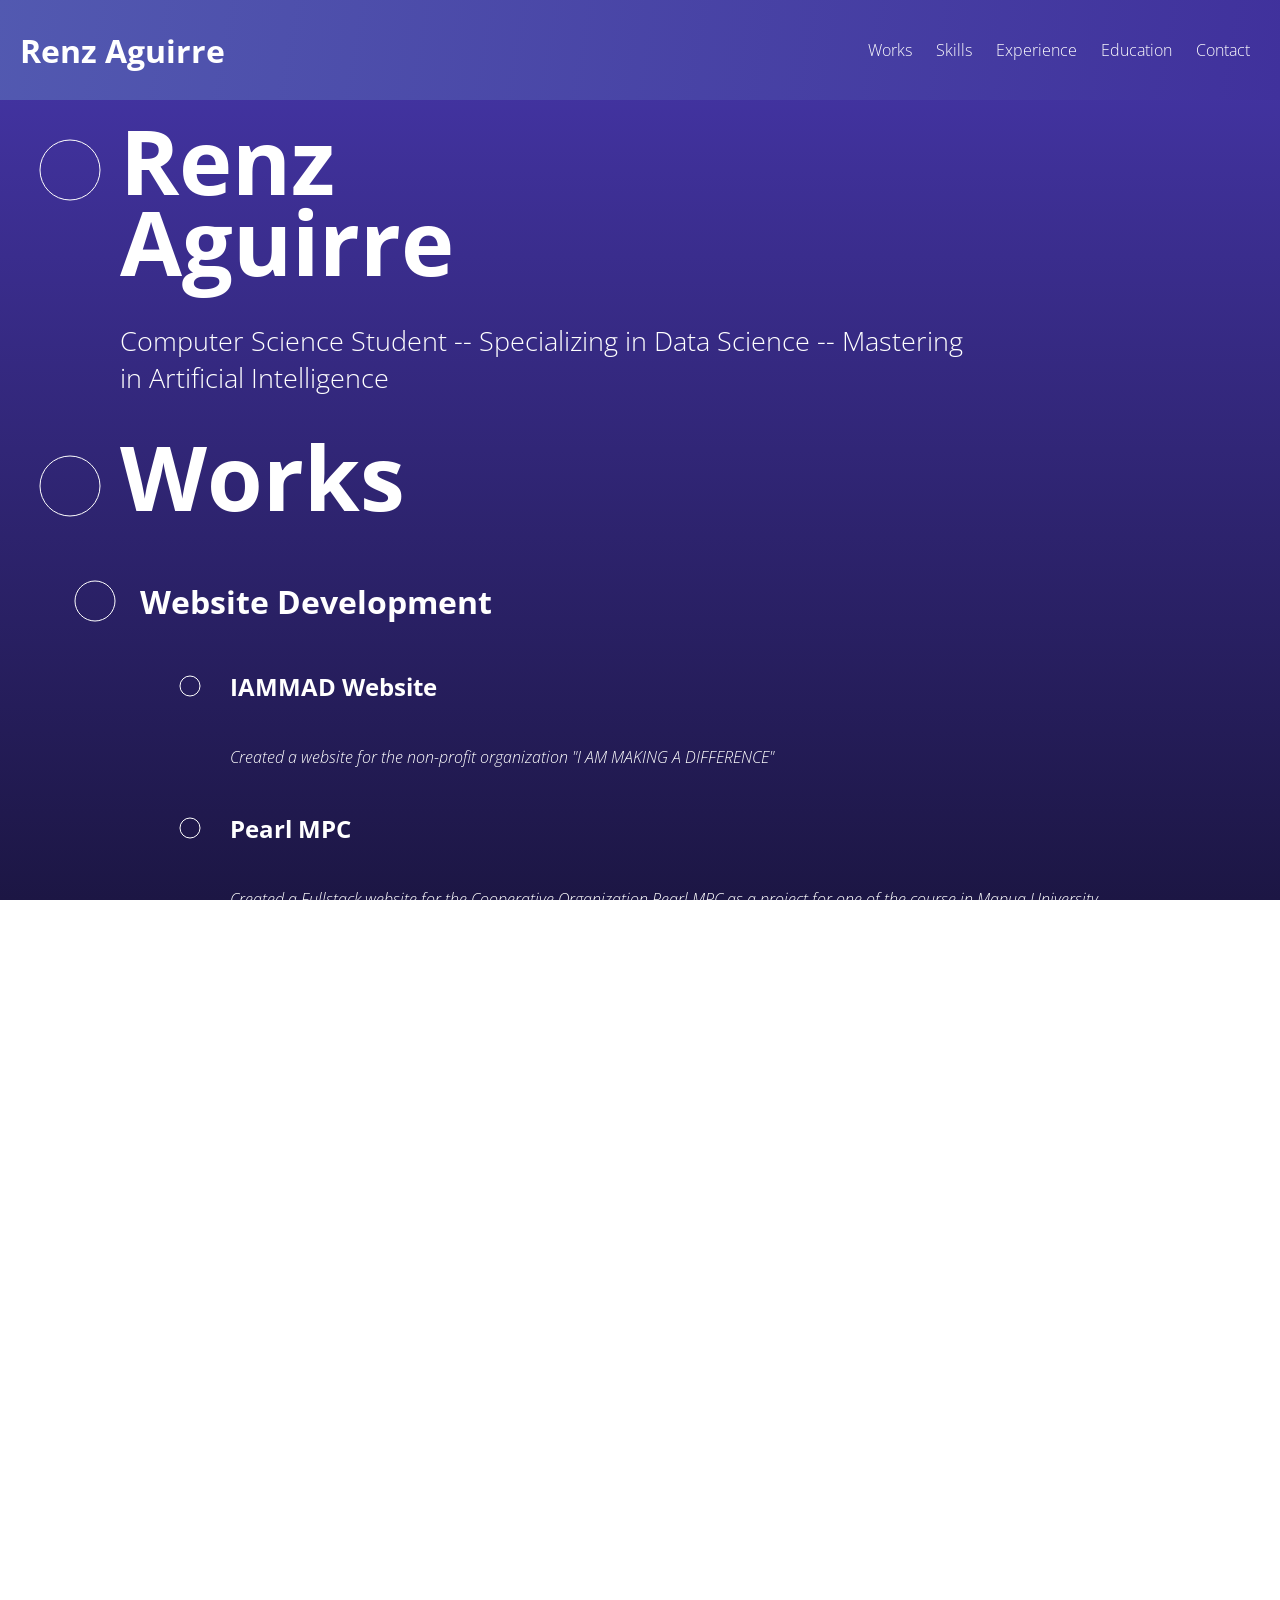
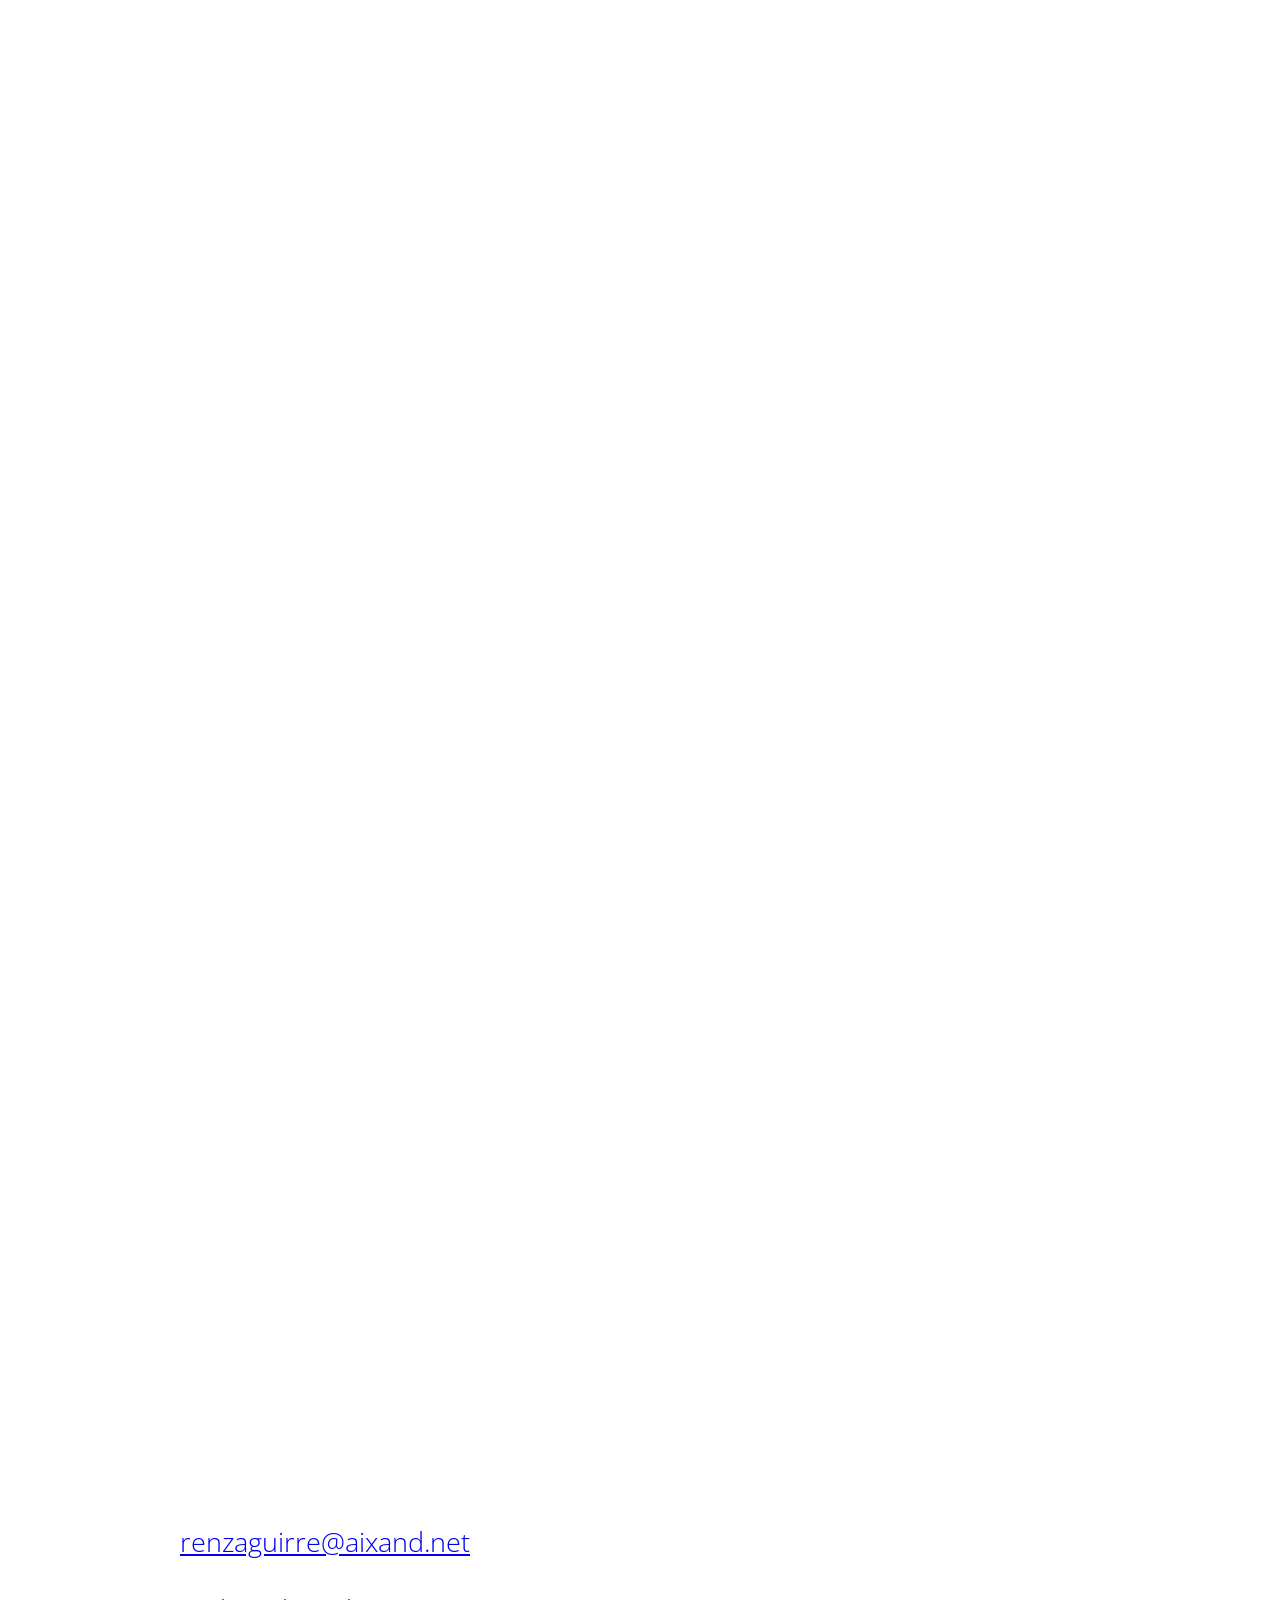
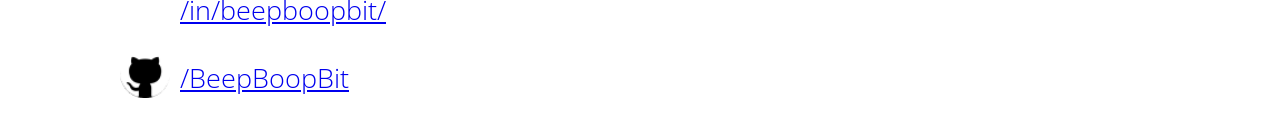
==== index.html @ 914a6bed "Added all contents (only responsive css no design)" ====
<!DOCTYPE html>
<html lang="en">

<head>
    <meta charset="UTF-8">
    <meta name="viewport" content="width=device-width, initial-scale=1.0">
    <title>BeepBoopBit | Github Portfolio</title>
    <link rel="stylesheet" href="main.css">
    <link rel="preconnect" href="https://fonts.googleapis.com">
    <link rel="preconnect" href="https://fonts.gstatic.com" crossorigin>
    <link href="https://fonts.googleapis.com/css2?family=Open+Sans:ital,wght@0,300..800;1,300..800&display=swap"
        rel="stylesheet">

    <script>

        function init_svg(el_name, h, w, cx, cy, r, fill = "none", stroke = "white", stroke_width = 1) {

            // Get all the SVGs with the same class name
            var svgs = document.getElementsByClassName(el_name);
            for (let i = 0; i < svgs.length; i++) {

                // Set the attributes of the SVG
                svgs[i].setAttribute("height", h);
                svgs[i].setAttribute("width", w);
                svgs[i].setAttribute("xmlns", "http://www.w3.org/2000/svg");

                // Create a circle element
                let create_circle = document.createElementNS("http://www.w3.org/2000/svg", "circle");
                create_circle.setAttribute("cx", cx);
                create_circle.setAttribute("cy", cy);
                create_circle.setAttribute("r", r);
                create_circle.setAttribute("fill", fill);
                create_circle.setAttribute("stroke", stroke);
                create_circle.setAttribute("stroke-width", stroke_width);

                // Append the circle element to the SVG
                svgs[i].appendChild(create_circle);
            }

        }

        window.onload = function () {
            init_svg("big-svg", 100, 100, 50, 50, 30);
            init_svg("small-svg", 50, 50, 25, 25, 20);
            init_svg("tiny-svg", 40, 40, 20, 20, 10);
        }

    </script>
</head>

<body>
    <!-- NAVIGATION -->
    <nav id="top-nav">
        <span id="top-nav__title">
            Renz Aguirre
        </span>

        <ul id="top-nav__links">
            <li>
                <a href="#my-works-link">Works</a>
                <a href="#my-skills-link"> Skills</a>
                <a href="#my-experiences-link"> Experience</a>
                <a href="#my-education-link"> Education </a>
                <a href="#my-contact-link"> Contact</a>
            </li>
        </ul>
    </nav>

    <!-- Content -->
    <section class="main-container">
        <article class="main-title title">
            <svg class="big-svg svg"></svg>
            <span>
                Renz <br> Aguirre
            </span>
        </article>
        <article class="main-subtitle subtitle">
            <span>
                Computer Science Student -- Specializing in Data Science -- Mastering in Artificial Intelligence
            </span>
        </article>
    </section>

    <section class="main-container" id="my-works-link">
        <article class="main-title title">
            <svg class="big-svg svg"></svg>
            <span>Works</span>
        </article>


        <section class="sub-container">
            <article class="sub-title">
                <svg class="small-svg svg"></svg>
                <span>Website Development</span>
            </article>

            <section class="data-container">
                <article class="data-title">
                    <svg class="tiny-svg svg"></svg>
                    <span>
                        IAMMAD Website
                    </span>
                </article>
                <article class="data-subtitle">
                    <span>
                        Created a website for the non-profit organization
                        "I AM MAKING A DIFFERENCE"
                    </span>
                </article>
            </section>

            <section class="data-container">
                <article class="data-title">
                    <svg class="tiny-svg svg"></svg>
                    <span>
                        Pearl MPC
                    </span>
                </article>
                <article class="data-subtitle">
                    <span>
                        Created a Fullstack website for the Cooperative Organization Pearl MPC as a project for one of
                        the course in Mapua University.
                    </span>
                </article>
            </section>

            <section class="data-container">
                <article class="data-title">
                    <svg class="tiny-svg svg"></svg>
                    <span>
                        Sweet Solution Website
                    </span>
                </article>
                <article class="data-subtitle">
                    <span>
                        Created a Fullstack website for the Cooperative Organization Pearl MPC as a project for one of
                        the course in Mapua University.
                    </span>
                </article>
            </section>

            <section class="data-container">
                <article class="data-title">
                    <svg class="tiny-svg svg"></svg>
                    <span>
                        Other Website Commissions
                    </span>
                </article>
                <article class="data-subtitle">
                    <span>
                        Created some frontend-only and fullstack commissions websites
                    </span>
                </article>
            </section>
        </section>

        <section class="sub-container">
            <article class="sub-title">
                <svg class="small-svg svg"></svg>
                <span>Software Development</span>
            </article>

            <section class="data-container">
                <article class="data-title">
                    <svg class="tiny-svg svg"></svg>
                    <span>
                        Laboratory Environment
                    </span>
                </article>
                <article class="data-subtitle">
                    <span>
                        A Digital Twin project that lets a user simulate a laboratory environment for observing
                        reactions.
                    </span>
                </article>
            </section>

            <section class="data-container">
                <article class="data-title">
                    <svg class="tiny-svg svg"></svg>
                    <span>
                        Condo Management System
                    </span>
                </article>
                <article class="data-subtitle">
                    <span>
                        A CRUD Project to create a condo management system using Java.
                    </span>
                </article>
            </section>

            <section class="data-container">
                <article class="data-title">
                    <svg class="tiny-svg svg"></svg>
                    <span>
                        Ticket System
                    </span>
                </article>
                <article class="data-subtitle">
                    <span>
                        A CRUD Project for ticketing system
                    </span>
                </article>
            </section>

            <section class="data-container">
                <article class="data-title">
                    <svg class="tiny-svg svg"></svg>
                    <span>
                        Memory Viewer
                    </span>
                </article>
                <article class="data-subtitle">
                    <span>
                        A Memory Viewer Simulator with different scheduling algorithms.
                    </span>
                </article>
            </section>
        </section>


        <section class="sub-container">
            <article class="sub-title">
                <svg class="small-svg svg"></svg>
                <span>Game Development</span>
            </article>

            <section class="data-container">
                <article class="data-title">
                    <svg class="tiny-svg svg"></svg>
                    <span>
                        The Night Of Juan
                    </span>
                </article>
                <article class="data-subtitle">
                    <span>
                        Created a 2D RPG Game for a bootcamp.
                    </span>
                </article>
            </section>

            <section class="data-container">
                <article class="data-title">
                    <svg class="tiny-svg svg"></svg>
                    <span>
                        Whack-A-Melon
                    </span>
                </article>
                <article class="data-subtitle">
                    <span>
                        A simple Whack-A-Mole game with a twist.
                    </span>
                </article>
            </section>

            <section class="data-container">
                <article class="data-title">
                    <svg class="tiny-svg svg"></svg>
                    <span>
                        Console Snake Game
                    </span>
                </article>
                <article class="data-subtitle">
                    <span>
                        Testing Snake Game but in the console.
                    </span>
                </article>
            </section>
        </section>

        <section class="sub-container">
            <article class="sub-title">
                <svg class="small-svg svg"></svg>
                <span>Others</span>
            </article>

            <section class="data-container">
                <article class="data-title">
                    <svg class="tiny-svg svg"></svg>
                    <span>
                        HLint
                    </span>
                </article>
                <article class="data-subtitle">
                    <span>
                        A Basic Interpreter that can do mathematical and conditional operations
                    </span>
                </article>
            </section>

            <section class="data-container">
                <article class="data-title">
                    <svg class="tiny-svg svg"></svg>
                    <span>
                        Assembly Calculator
                    </span>
                </article>
                <article class="data-subtitle">
                    <span>
                        An 8-bit Calculator with some UI made in Assembly Language.
                    </span>
                </article>
            </section>
        </section>
    </section>


    <section class="main-container" id="my-skills-link">
        <article class="main-title title">
            <svg class="big-svg svg"></svg>
            <span>Skills</span>
        </article>
        <section class="sub-container">
            <article class="sub-title">
                <svg class="small-svg svg"></svg>
                <span>Languages</span>
            </article>

            <section class="data-container">
                <table class="data-table">
                    <tr>
                        <th> Beginner </th>
                        <th> Intermediate </th>
                        <th> Advanced </th>
                    </tr>
                    <tr>
                        <td>C</td>
                        <td>C++</td>
                        <td>HTML</td>
                    </tr>
                    <tr>
                        <td>RUST</td>
                        <td>Python</td>
                        <td>CSS</td>
                    </tr>
                    <tr>
                        <td></td>
                        <td>Typescript</td>
                        <td></td>
                    </tr>
                    <tr>
                        <td></td>
                        <td>Javascript</td>
                        <td></td>
                    </tr>

                </table>
            </section>
        </section>
        <section class="sub-container">
            <article class="sub-title">
                <svg class="small-svg svg"></svg>
                <span>Tools and Frameworks</span>
            </article>

            <section class="data-container">
                <table class="data-table">
                    <tr>
                        <th> Beginner </th>
                        <th> Intermediate </th>
                        <th> Advanced </th>
                    </tr>
                    <tr>
                        <td>React</td>
                        <td>Angular</td>
                        <td>Neovim</td>
                    </tr>
                    <tr>
                        <td>Unity</td>
                        <td>Linux CLI</td>
                        <td>VS Code</td>
                    </tr>
                    <tr>
                        <td>Tensortflow</td>
                        <td>Git</td>
                        <td></td>
                    </tr>
                    <tr>
                        <td>Keras</td>
                        <td>MySQL</td>
                        <td></td>
                    </tr>
                    <tr>
                        <td>Pytorch</td>
                        <td>PostgreSQL</td>
                        <td></td>
                    </tr>
                    <tr>
                        <td>Docker</td>
                        <td>MongoDB</td>
                        <td></td>
                    </tr>

                </table>
            </section>
        </section>
        <section class="sub-container">
            <article class="sub-title">
                <svg class="small-svg svg"></svg>
                <span>Soft Skills</span>
            </article>

            <section class="data-container">
                <table class="data-table">
                    <tr>
                        <th> Beginner </th>
                        <th> Intermediate </th>
                        <th> Advanced </th>
                    </tr>
                    <tr>
                        <td>Emotional</br>Intelligence</td>
                        <td>Presentation</td>
                        <td>Reliability</td>
                    </tr>
                    <tr>
                        <td></td>
                        <td>Communication</td>
                        <td>Research</td>
                    </tr>
                    <tr>
                        <td></td>
                        <td>Management</td>
                        <td></td>
                    </tr>
                    <tr>
                        <td></td>
                        <td>Leadership</td>
                        <td></td>
                    </tr>
                    <tr>
                        <td></td>
                        <td>Analysis</td>
                        <td></td>
                    </tr>
                    <tr>
                        <td></td>
                        <td>Confidence</td>
                        <td></td>
                    </tr>

                </table>
            </section>
        </section>
        <section class="sub-container">
            <article class="sub-title">
                <svg class="small-svg svg"></svg>
                <span>Others</span>
            </article>

            <section class="data-container">
                <table class="data-table">
                    <tr>
                        <th> Beginner </th>
                        <th> Intermediate </th>
                        <th> Advanced </th>
                    </tr>
                    <tr>
                        <td>REST</td>
                        <td>Data Structure</td>
                        <td></td>
                    </tr>
                    <tr>
                        <td>System Design</td>
                        <td>AI Architecture</td>
                        <td></td>
                    </tr>
                    <tr>
                        <td>Algorithms</td>
                        <td></td>
                        <td></td>
                    </tr>
                    <tr>
                        <td>SDLC</td>
                        <td></td>
                        <td></td>
                    </tr>
                </table>
            </section>
        </section>
    </section>

    <section class="main-container" id="my-experiences-link">
        <article class="main-title title">
            <svg class="big-svg svg"></svg>
            <span>Experiences</span>
        </article>
        <section class="sub-container">
            <article class="sub-title">
                <svg class="small-svg svg"></svg>
                <span>Freelancing</span>
            </article>
            <article class="sub-subtitle">
                <span>
                    Created software and applications using different tools and languages such as HTML, CSS, Javascript,
                    Python, and Java; accepted some data analysis commissions; and has experience creating technical and
                    product requirement document for software
                </span>
            </article>
        </section>
        <section class="sub-container">
            <article class="sub-title">
                <svg class="small-svg svg"></svg>
                <span>Information System Next-Gen</span>
            </article>
            <article class="sub-subtitle">
                <span>
                    Leads the Information System Next-Gen student organization. Applied leadership, management,
                    communication, documentation, etc. for different
                </span>
            </article>

            <section class="data-container">
                <article class="data-title">
                    <svg class="tiny-svg svg"></svg>
                    <span>
                        Chairperson of the Board
                    </span>
                </article>
                <article class="data-subtitle">
                    <span>
                        Leads the Board Members to develop strategies and future plans for the organization.<br/>
                        • Advices executives for their plans and goals<br/>
                        • Sets goals and makes decisions for the organization<br/>
                        • Support the organization through finding possible opportunities
                    </span>
                </article>
                <article class="data-title">
                    <svg class="tiny-svg svg"></svg>
                    <span>
                        President
                    </span>
                </article>
                <article class="data-subtitle">
                    <span>
                        Makes decisions, plans events, and engages the community of the organization. As a previous
                        creatives committee of this organization, I was able to experience problems that made
                        managing the organization hard but with a direction. This then enabled me to:<br/>
                        • Make the organization as the top 1 organization in Mapua University<br/>
                        • Enabled the communication between the organization and different companies such as PwC<br/>
                        Manila and Capgemini
                        • Rebuilt the Information System Next Generation Organization from three to 70+ Members<br/>
                        • Connect with Local Organizations for events and partnerships.
                    </span>
                </article>
                <article class="data-title">
                    <svg class="tiny-svg svg"></svg>
                    <span>
                        Creatives Committee
                    </span>
                </article>
                <article class="data-subtitle">
                    <span>
                        Part of improving my communication and creative skills. I joined the Information System
                        Next-Gen Organization and became a creative committee. While there's not a lot of
                        substantial achievement that we've done, I was able to learn Communication and Leadership
                        skills by carefully laying out my plans and ideas to the creative head and helping with the
                        management.
                    </span>
                </article>
            </section>
            <section class="sub-container">
                <article class="sub-title">
                    <svg class="small-svg svg"></svg>
                    <span>College Tutor</span>
                </article>
                <article class="sub-subtitle">
                    <span>
                        Teach college students full-stack development focusing on HTML, CSS, JavaScript, PHP,
                        MongoDB,
                        MySQL, Angular, and React. Also taught some information management concepts particularly
                        focusing on
                        databases.
                    </span>
                </article>
            </section>
            <section class="sub-container">
                <article class="sub-title">
                    <svg class="small-svg svg"></svg>
                    <span>Logistics Committee</span>
                </article>
                <article class="sub-subtitle">
                    <span>
                        Being a part of the Student Council in the School of Information Technology provided me with
                        soft skills that I practice even to this day. As part of the logistics committee, I was
                        tasked to facilitate events in different ways such as engaging the people, managing
                        requirements, and ensuring that everything was in place. I also was introduced to the
                        leadership summit as part of my performance.<br/><br/>

                        Key Skills Applied:<br/>
                        • Communication<br/>
                        • Management<br/>
                        • Leadership
                    </span>
                </article>
            </section>
        </section>

        <section class="main-container" id="my-education-link">
            <article class="main-title title">
                <svg class="big-svg svg"></svg>
                <span>
                    Education
                </span>
            </article>

            <section class="sub-container">
                <article class="sub-title">
                    <svg class="small-svg svg"></svg>
                    <span>Mapua University</span>
                </article>

                <section class="data-container">
                    <article class="data-title">
                        <svg class="tiny-svg svg"></svg>
                        <span>
                            Bachelor of Science in Computer Science -- Specializing in Data Science <br />
                            (2021 - 2025)
                        </span>
                    </article>
                    <article class="data-title">
                        <svg class="tiny-svg svg"></svg>
                        <span>
                            Master of Science in Artificial Intelligence <br />
                            (2021 - 2025)
                        </span>
                    </article>
                </section>
            </section>
        </section>

        <section class="main-container" id="my-contact-link">
            <article class="main-title title">
                <svg class="big-svg svg"></svg>
                <span>
                    Contacts
                </span>
            </article>
            <article class="main-subtitle subtitle">
                <ul id="main__contacts">
                    <li>
                        <a href="mailto:renzaguirre@aixand.com"><img src="assets/email.png" alt=""></a>
                        <a href="mailto:renzaguirre@aixand.com">renzaguirre@aixand.net</a>
                    </li>
                    <li>
                        <a href="https://www.linkedin.com/in/beepboopbit/"><img src="assets/linkedin.png" alt=""></a>
                        <a href="https://www.linkedin.com/in/beepboopbit/"> /in/beepboopbit/ </a>
                    </li>
                    <li>
                        <a href="https://github.com/BeepBoopBit"><img src="assets/github-white.png" alt=""></a>
                        <a href="https://github.com/BeepBoopBit"> /BeepBoopBit </a>
                    </li>
                </ul>
            </article>
        </section>

</body>

</html>
---- main.css ----
*, *::before, *::after {
    box-sizing: border-box;
    margin: 0;
    padding: 0;
    font-family: "Open Sans", sans-serif;
}

html{
    height: 100%;
}

body{
    height: 100%;
    background: rgb(70,54,170);
    background: linear-gradient(180deg, rgba(70,54,170,1) 0%, rgba(28,22,68,1) 100%);
    background-repeat: no-repeat;
    background-attachment: fixed;
}




/* Top Navigation */

#top-nav{
    background: rgb(64,49,156);
    background: linear-gradient(-80deg, rgba(64,49,156,1) 0%, rgba(100,129,197,1) 200%);
    display:flex;
    height: 100px;
    width: 100%;
    justify-content: space-between;
    align-items: center;
}

#top-nav__title{
    color: white;
    margin: 0px 20px;
    font-size: 2em;
    font-weight: bold;
}

#top-nav__links{
    display: flex;
    justify-content: space-between;
    margin: 0px 20px;
}

#top-nav__links li{
    list-style: none;
}

#top-nav__links li a{
    color: white;
    text-decoration: none;
    margin: 0px 10px;
    font-weight: 300;
}

#top-nav__links li a:hover{
    color: black;
}

@media screen and (max-width: 600px){
    #top-nav{
        justify-content: center;
    }
    #top-nav__links{
        display: none;
    }
    
    #top-nav__title{
        margin: 0px auto;
    }
}


/* General */
.title{
    font-size: 10vh;
}

.subtitle{
    font-size: 3vh;
    font-weight: 300;
}

.normal-text{
    font-size: 1vh;
    font-weight: 300;
}

@media screen and (max-width: 720px){
    .title{
        font-size: 12vw;
    }

    .subtitle{
        font-size: 5vw;
    }

    .normal-text{
        font-size: 1.5vw;
    }
}

/* Container */

.sub-container{
    margin-left: 50px;
}

.data-container{
    margin-left: 100px;
}

@media screen and (max-width: 720px){
    .sub-container{
        margin: 0;
    }
    .data-container{
        margin: 0;
    }
}

/* SVG */

.small-svg{
    margin-right: 20px;
}

.tiny-svg{
    margin-right: 20px;
}


/* Contents */

.main-title{
    display:flex;
    flex-direction: row;
    color: white;
    line-height: 0.9;
    padding: 20px;
    font-weight: bold;
}

.main-subtitle{
    color: white;
    font-weight: 300;
    margin-left: 100px;
    min-width: 884px;
    max-width: 884px;
    padding: 20px;
}

@media screen and (max-width: 905px){
    .main-subtitle{
        min-width: 400px;
    }
}


@media screen and (max-width: 720px){
    .main-title{
        align-items: center;
        justify-content: center;
        margin: 0;
        text-align: center;
        width: 100%;
    }

    .main-subtitle{
        min-width: 0;
        margin: 0;
        text-align: center;
        width: 100%;
    }
    .svg{
        display: none;
    }
}

.sub-title{
    align-items: center;
    color: white;
    display: flex;
    flex-direction: row;
    font-size: 2em;
    font-weight: bold;
    padding: 20px;
}

.sub-subtitle{
    color: white;
    font-weight: 300;
    padding: 20px;
}

@media screen and (max-width: 720px){
    .sub-title{
        align-items: center;
        justify-content: center;
        margin: 0;
        text-align: center;
        width: 100%;
    }

    .sub-subtitle{
        margin: 0;
        text-align: center;
        width: 100%;
    }
}

.data-title{
    align-items: center;
    color: white;
    display: flex;
    flex-direction: row;
    font-size: 1.5em;
    font-weight: bold;
    padding: 20px;
}

.data-subtitle{
    color: white;
    font-weight: 300;
    font-style: italic;
    padding: 20px;
    margin-left: 60px;
}

.data-table{
    color: white;
    font-weight: 300;
    text-align: center;
}

.data-table table{
    border-collapse: collapse;
    width: 100%;
}

.data-table td, .data-table th{
    padding: 5px 20px;
}

@media screen and (max-width: 720px){
    .data-title{
        align-items: center;
        justify-content: center;
        margin: 0;
        text-align: center;
        width: 100%;
    }

    .data-subtitle{
        margin: 0;
        text-align: center;
        width: 100%;
    }
    .data-table{
        display: flex;
        justify-content: center;
        align-items:center;
        margin-left: 0;
    }
}

#main__contacts{
    list-style-type: none;
}

#main__contacts li{
    display: flex;
    flex-direction: row;
    align-items: center;
    margin: 10px 0;
}

#main__contacts li img{
    margin-right: 10px;
    width: 50px;
    height: 50px;
}

@media screen and (max-width: 720px){
    #main__contacts{
        display: flex;
        flex-direction: column;
        justify-content: center;
        align-items: center;
        margin: 0;
    }
    #main__contacts li img{
        width: 30px;
        height: 30px;
    }
}
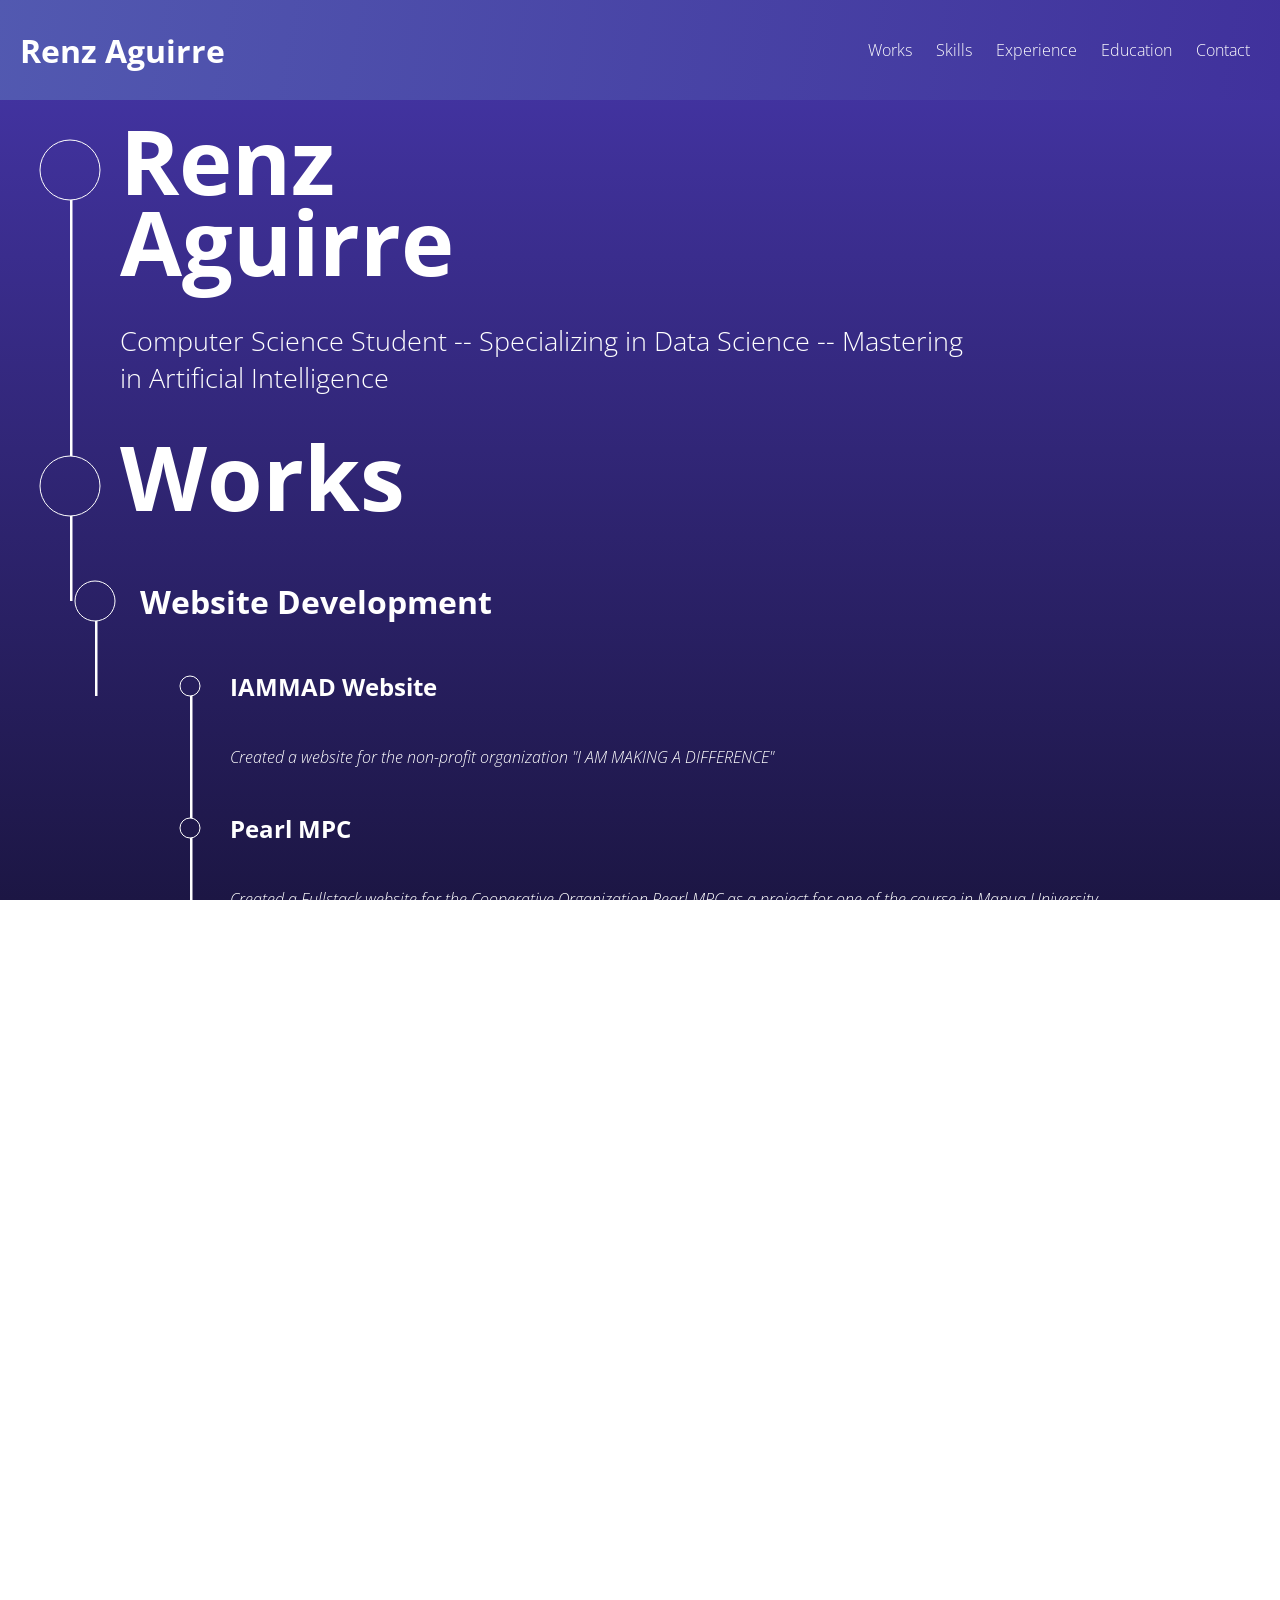
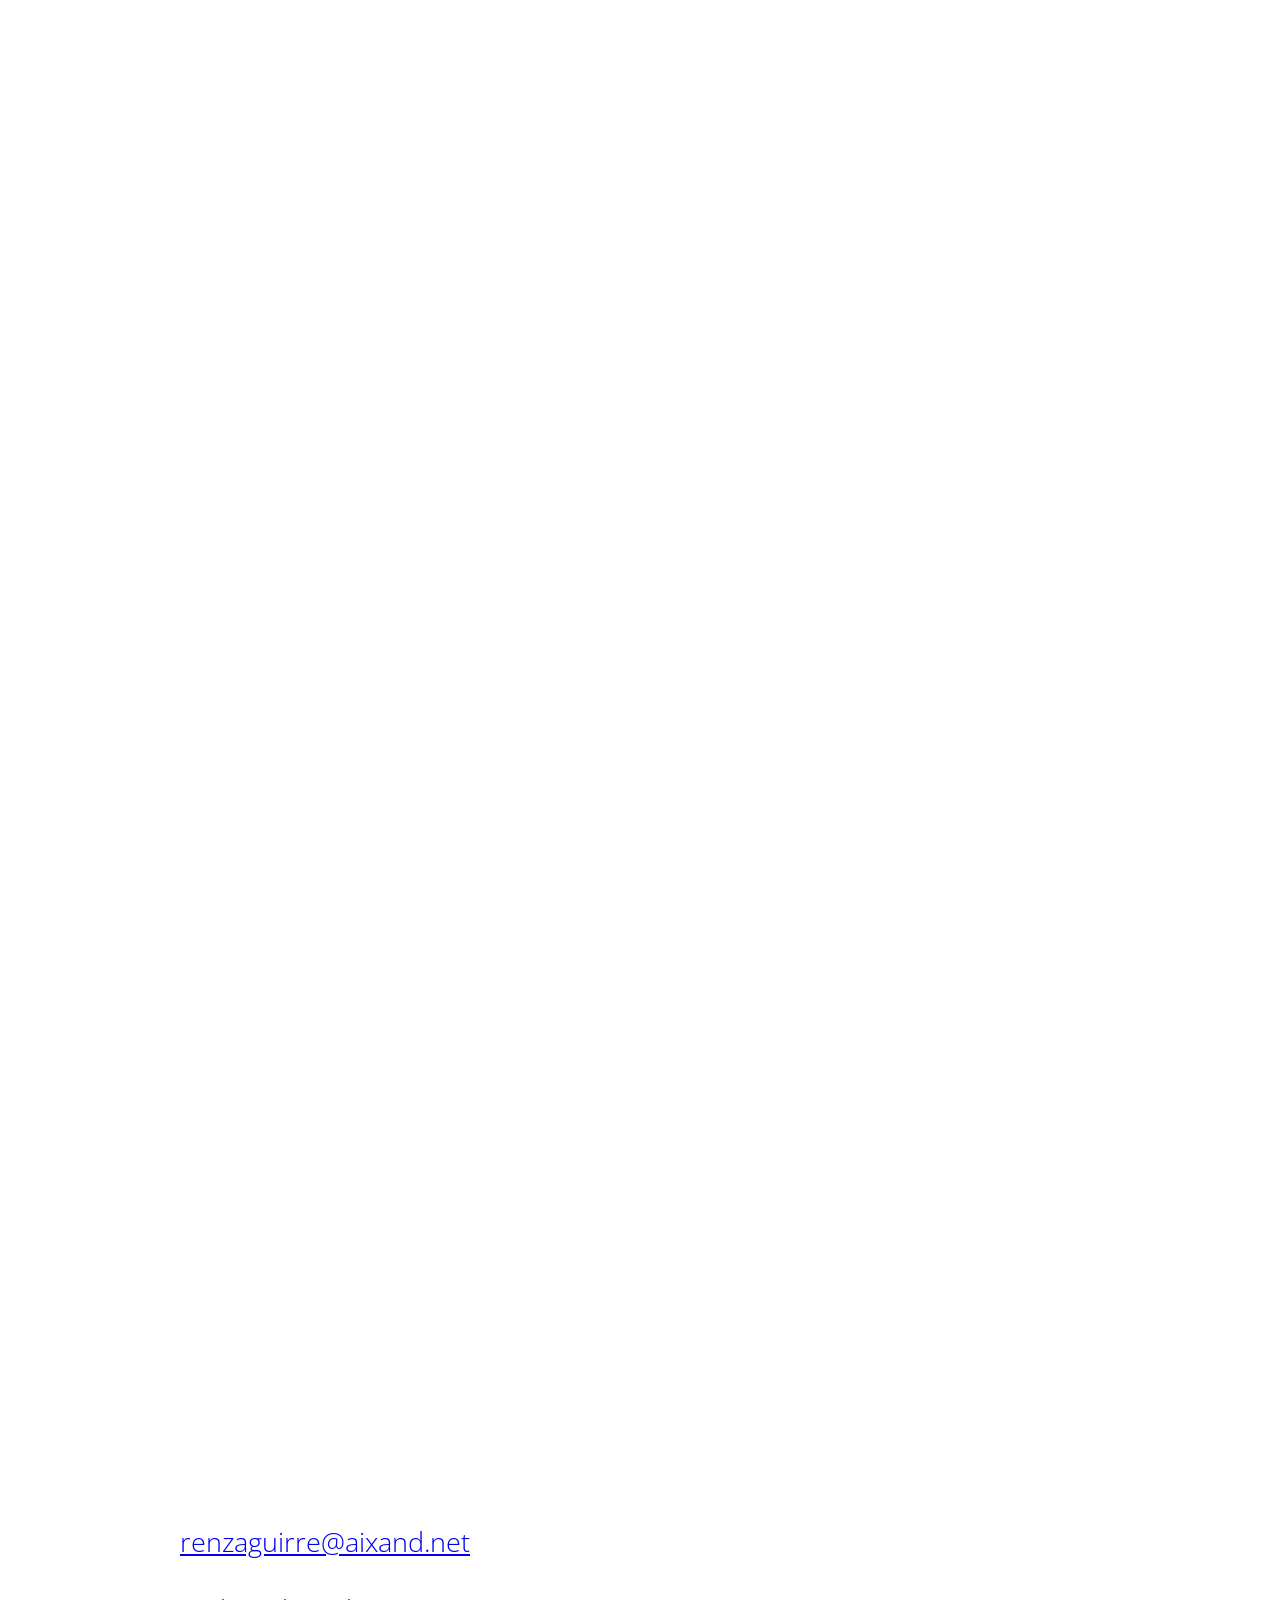
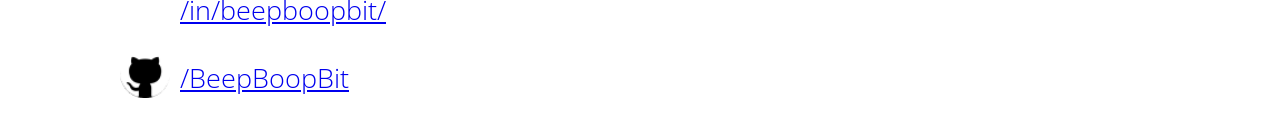
==== commit 625980b4: "Added line JS functionality (non-responsive, no-css)" ====
--- a/index.html
+++ b/index.html
@@ -12,12 +12,31 @@
         rel="stylesheet">
 
     <script>
+        /*
+            TODO: Create an Update Function per each change in viewport
+            TODO: Create a function to smooth the curves of the lines
+        */
+
+
+        // Get the real position of element with respect to the page
+        function getOffset(el) {
+            const rect = el.getBoundingClientRect();
+            return {
+                x: rect.left + window.scrollX,
+                y: rect.top + window.scrollY,
+                left: rect.left + window.scrollX,
+                top: rect.top + window.scrollY,
+                width: rect.width,
+                height: rect.height
+            };
+        }
 
         function init_svg(el_name, h, w, cx, cy, r, fill = "none", stroke = "white", stroke_width = 1) {
 
             // Get all the SVGs with the same class name
             var svgs = document.getElementsByClassName(el_name);
             for (let i = 0; i < svgs.length; i++) {
+
 
                 // Set the attributes of the SVG
                 svgs[i].setAttribute("height", h);
@@ -33,16 +52,108 @@
                 create_circle.setAttribute("stroke", stroke);
                 create_circle.setAttribute("stroke-width", stroke_width);
 
+                var id = el_name + "-id-" + i;
+                create_circle.setAttribute("id", id);
+
                 // Append the circle element to the SVG
                 svgs[i].appendChild(create_circle);
+
             }
-
         }
+        
+        function connect_line(el_0, el_1, stroke = "white", stroke_width = 5) {
+
+            // Get the circle elements
+            var circle_0 = document.getElementById(el_0);
+            var circle_1 = document.getElementById(el_1);
+
+            // Create SVG Element
+            var svg = document.createElementNS("http://www.w3.org/2000/svg", "svg");
+            svg.style.position = "absolute";
+
+            // Get the bounding rectangle of the circle elements
+            var rect_0 = getOffset(circle_0);
+            var rect_1 = getOffset(circle_1);
+            //var rect_1 = circle_1.getBoundingClientRect();
+
+
+            // Set the width and height of the SVG
+            svg.style.width = "10px";
+            svg.style.height =  Math.max(rect_0.top, rect_1.top) - Math.min(rect_0.top, rect_1.top) + "px";
+
+            // set the left and top of the SVG
+            var left = Math.min(rect_0.x, rect_1.x) + (Math.max(rect_0.width, rect_1.width) / 2);
+            var top = Math.min(rect_0.y, rect_1.y) + Math.max(rect_0.height, rect_1.height);
+
+            svg.style.left = left + "px";
+            svg.style.top = top + "px";
+
+            var x0 = 0;
+            var y0 = 0;
+
+            var x1 = 0;
+            var y1 = (rect_1.y - rect_0.y) - rect_1.height;
+
+            var line = document.createElementNS("http://www.w3.org/2000/svg", "line");
+            line.setAttribute("x1", 0);
+            line.setAttribute("y1", 0);
+            line.setAttribute("x2", 0);
+            line.setAttribute("y2", y1);
+            line.setAttribute("stroke", stroke);
+            line.setAttribute("stroke-width", stroke_width);
+            line.style.zIndex = -1;
+
+
+            svg.appendChild(line);
+            document.body.appendChild(svg);
+        }
 
         window.onload = function () {
+            // Ensure that the user is at the top of the page
+
             init_svg("big-svg", 100, 100, 50, 50, 30);
             init_svg("small-svg", 50, 50, 25, 25, 20);
             init_svg("tiny-svg", 40, 40, 20, 20, 10);
+
+            // TImeout for 1 second
+            setTimeout(() => { }, 1000);
+
+            connect_line("big-svg-id-0", "big-svg-id-1");
+            connect_line("big-svg-id-1", "small-svg-id-0");
+            connect_line("small-svg-id-0", "tiny-svg-id-0");
+            connect_line("tiny-svg-id-0", "tiny-svg-id-1");
+            connect_line("tiny-svg-id-1", "tiny-svg-id-2");
+            connect_line("tiny-svg-id-2", "tiny-svg-id-3");
+            connect_line("tiny-svg-id-3", "small-svg-id-1");
+            connect_line("small-svg-id-1", "tiny-svg-id-4");
+            connect_line("tiny-svg-id-4", "tiny-svg-id-5");
+            connect_line("tiny-svg-id-5", "tiny-svg-id-6");
+            connect_line("tiny-svg-id-6", "tiny-svg-id-7");
+            connect_line("tiny-svg-id-7", "small-svg-id-2");
+            connect_line("small-svg-id-2", "tiny-svg-id-8");
+            connect_line("tiny-svg-id-8", "tiny-svg-id-9");
+            connect_line("tiny-svg-id-9", "tiny-svg-id-10");
+            connect_line("tiny-svg-id-10", "small-svg-id-3");
+            connect_line("small-svg-id-3", "tiny-svg-id-11");
+            connect_line("tiny-svg-id-11", "tiny-svg-id-12");
+            connect_line("tiny-svg-id-12", "big-svg-id-2");
+            connect_line("big-svg-id-2", "small-svg-id-4");
+            connect_line("small-svg-id-4", "small-svg-id-5");
+            connect_line("small-svg-id-5", "small-svg-id-6");
+            connect_line("small-svg-id-6", "small-svg-id-7");
+            connect_line("small-svg-id-7", "big-svg-id-3");
+            connect_line("big-svg-id-3", "small-svg-id-8");
+            connect_line("small-svg-id-8", "small-svg-id-9");
+            connect_line("small-svg-id-9", "tiny-svg-id-13");
+            connect_line("tiny-svg-id-13", "tiny-svg-id-14");
+            connect_line("tiny-svg-id-14", "tiny-svg-id-15");
+            connect_line("tiny-svg-id-15", "small-svg-id-10");
+            connect_line("small-svg-id-10", "small-svg-id-11");
+            connect_line("small-svg-id-11", "big-svg-id-4");
+            connect_line("big-svg-id-4", "small-svg-id-12");
+            connect_line("small-svg-id-12", "tiny-svg-id-16");
+            connect_line("tiny-svg-id-16", "tiny-svg-id-17");
+            connect_line("tiny-svg-id-17", "big-svg-id-5");
         }
 
     </script>
@@ -518,9 +629,9 @@
                 </article>
                 <article class="data-subtitle">
                     <span>
-                        Leads the Board Members to develop strategies and future plans for the organization.<br/>
-                        • Advices executives for their plans and goals<br/>
-                        • Sets goals and makes decisions for the organization<br/>
+                        Leads the Board Members to develop strategies and future plans for the organization.<br />
+                        • Advices executives for their plans and goals<br />
+                        • Sets goals and makes decisions for the organization<br />
                         • Support the organization through finding possible opportunities
                     </span>
                 </article>
@@ -534,11 +645,11 @@
                     <span>
                         Makes decisions, plans events, and engages the community of the organization. As a previous
                         creatives committee of this organization, I was able to experience problems that made
-                        managing the organization hard but with a direction. This then enabled me to:<br/>
-                        • Make the organization as the top 1 organization in Mapua University<br/>
-                        • Enabled the communication between the organization and different companies such as PwC<br/>
+                        managing the organization hard but with a direction. This then enabled me to:<br />
+                        • Make the organization as the top 1 organization in Mapua University<br />
+                        • Enabled the communication between the organization and different companies such as PwC<br />
                         Manila and Capgemini
-                        • Rebuilt the Information System Next Generation Organization from three to 70+ Members<br/>
+                        • Rebuilt the Information System Next Generation Organization from three to 70+ Members<br />
                         • Connect with Local Organizations for events and partnerships.
                     </span>
                 </article>
@@ -584,11 +695,11 @@
                         soft skills that I practice even to this day. As part of the logistics committee, I was
                         tasked to facilitate events in different ways such as engaging the people, managing
                         requirements, and ensuring that everything was in place. I also was introduced to the
-                        leadership summit as part of my performance.<br/><br/>
-
-                        Key Skills Applied:<br/>
-                        • Communication<br/>
-                        • Management<br/>
+                        leadership summit as part of my performance.<br /><br />
+
+                        Key Skills Applied:<br />
+                        • Communication<br />
+                        • Management<br />
                         • Leadership
                     </span>
                 </article>
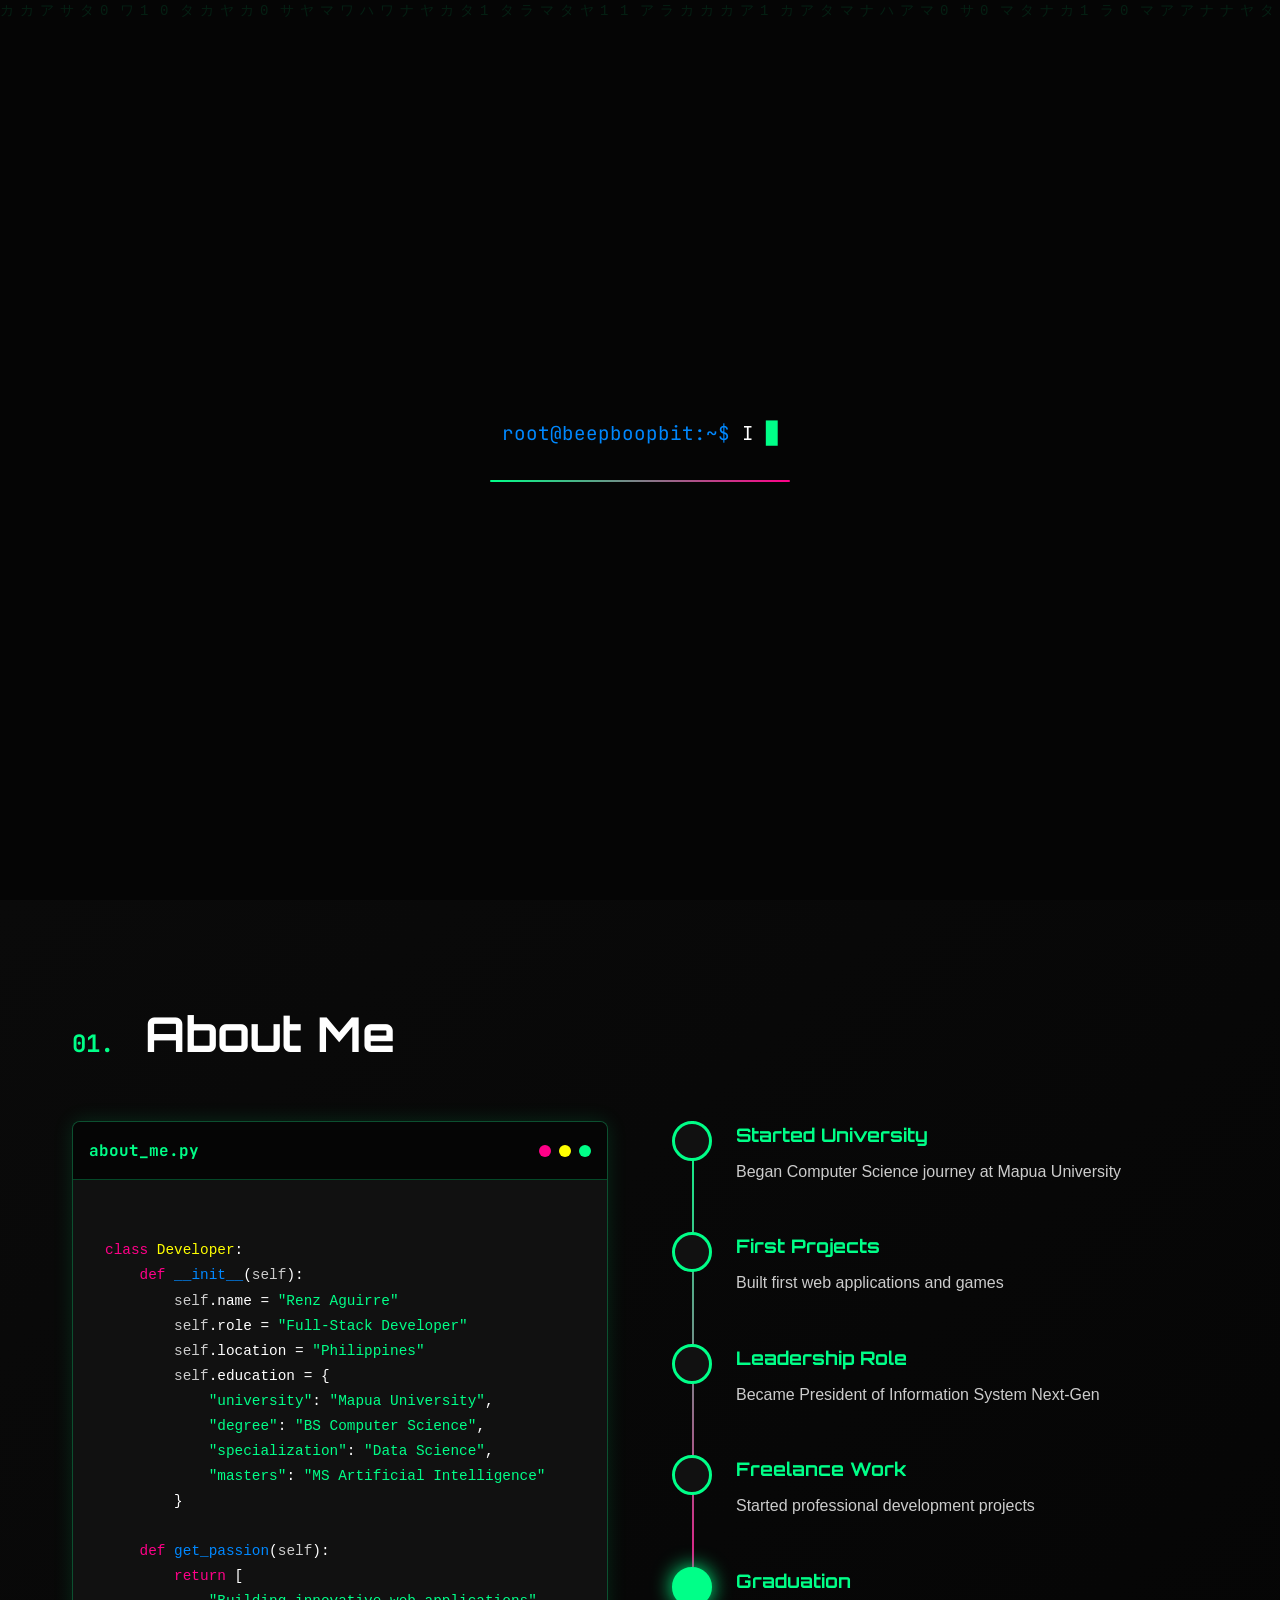
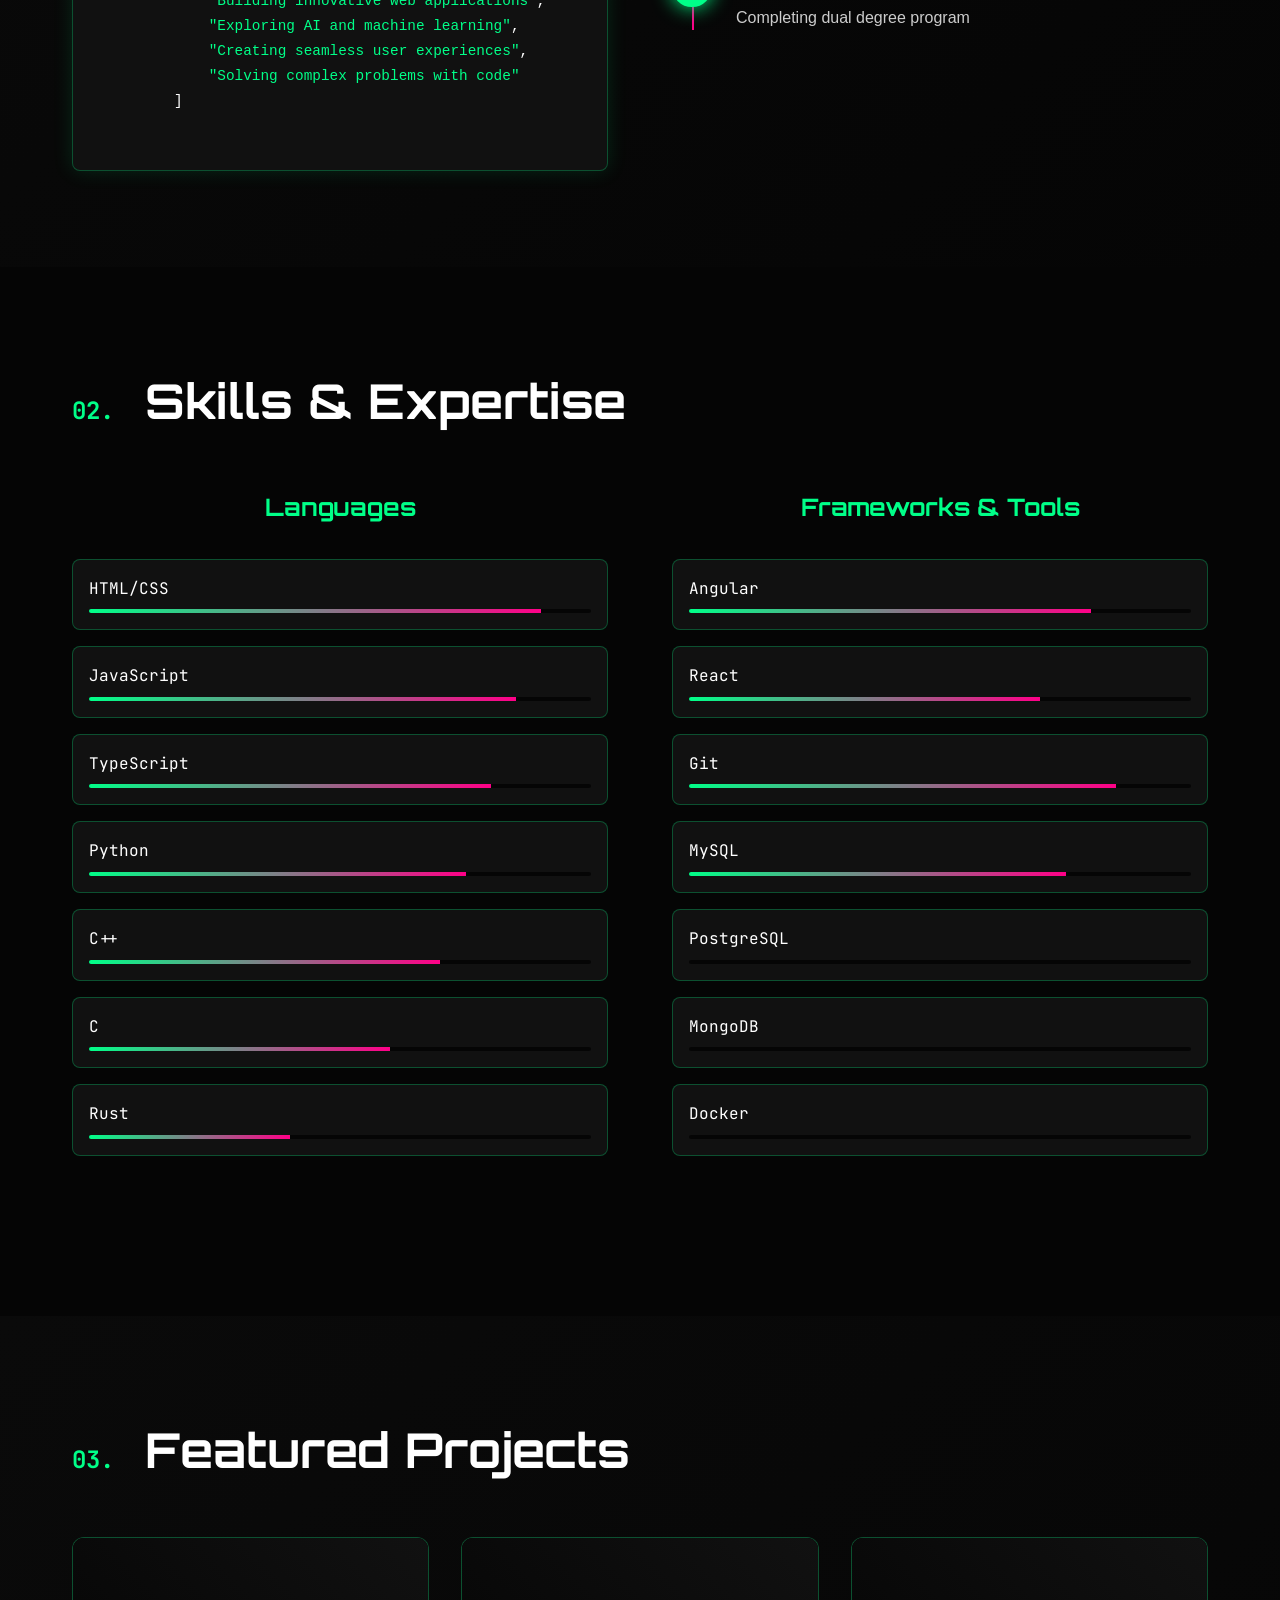
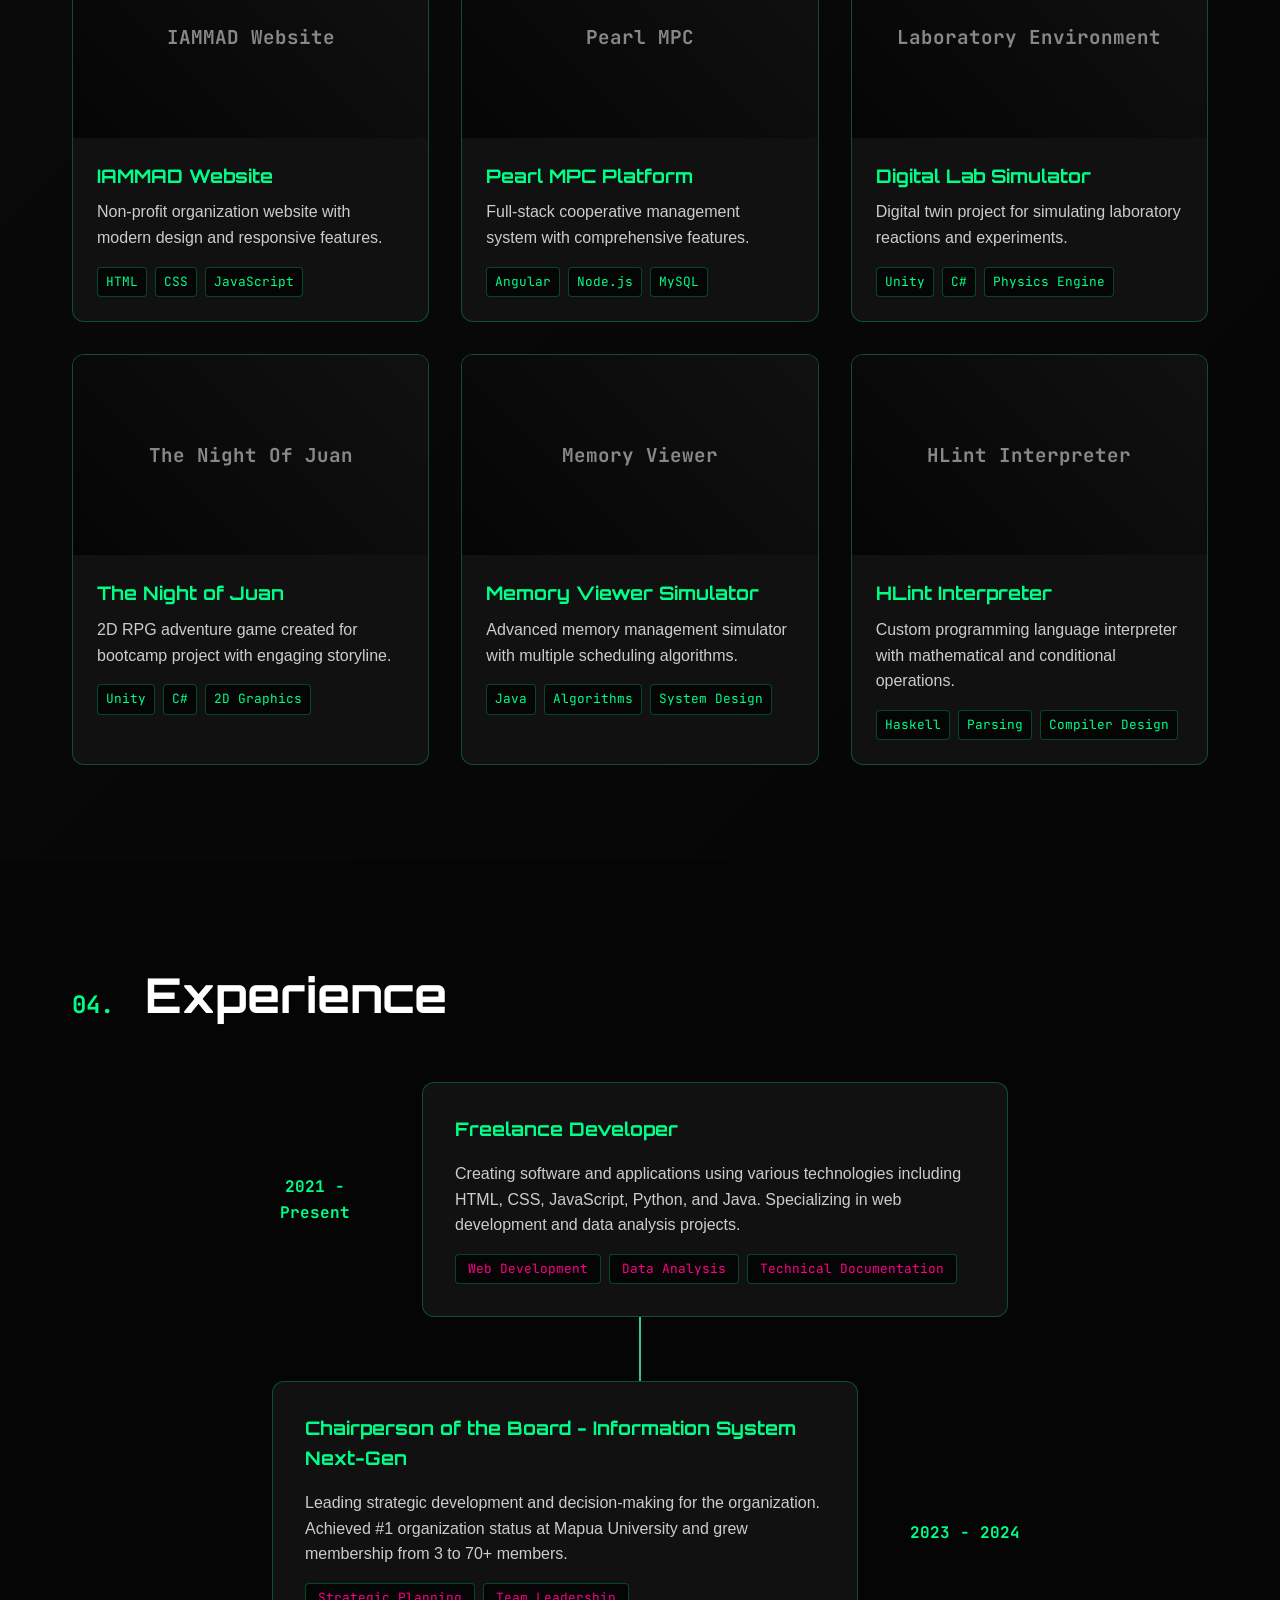
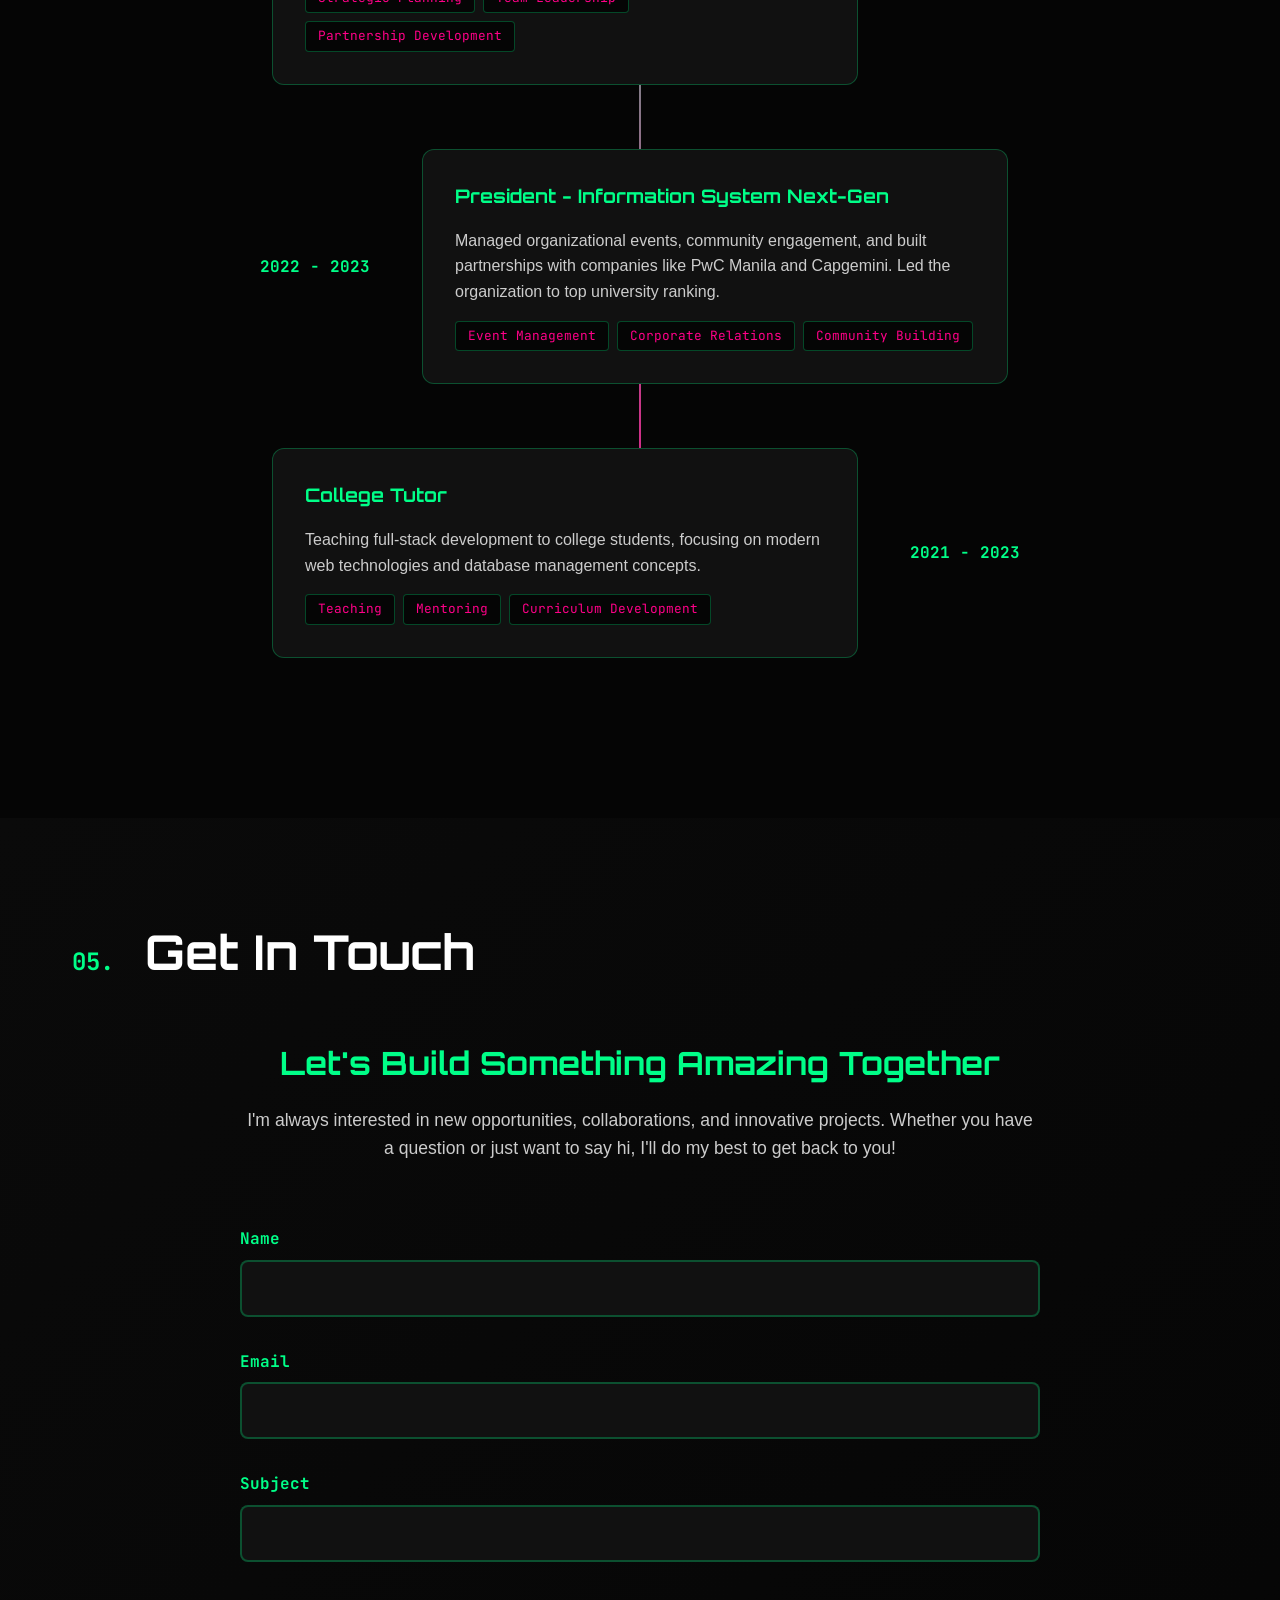
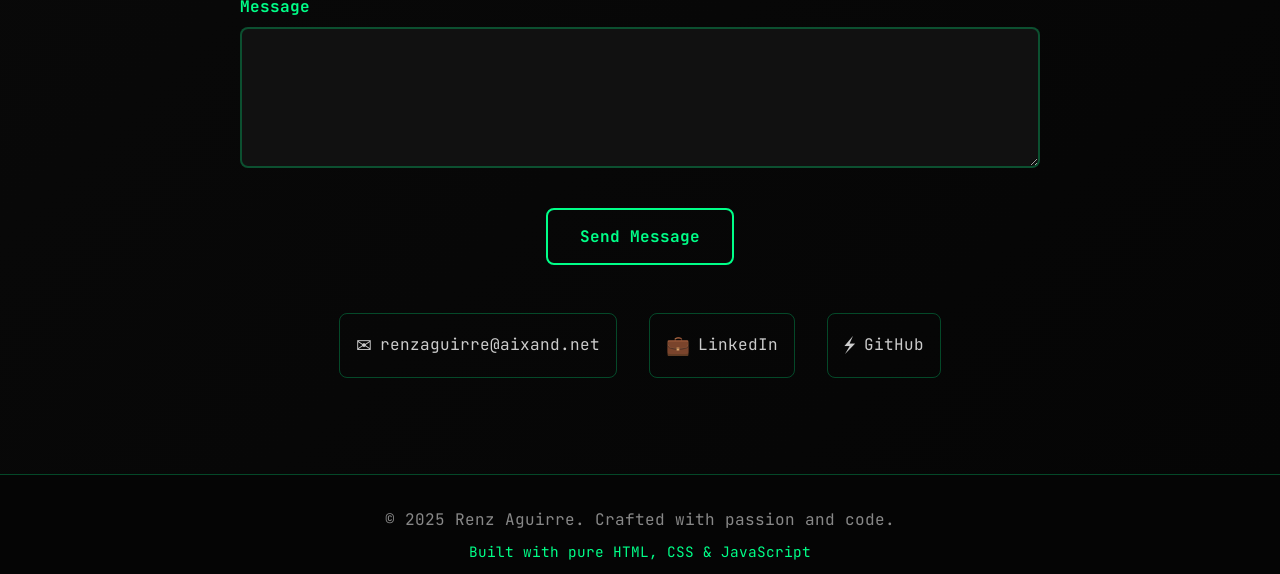
==== commit 8726797a: "Atomic Bomb" ====
--- a/index.html
+++ b/index.html
@@ -1,769 +1,592 @@
 <!DOCTYPE html>
 <html lang="en">
-
 <head>
     <meta charset="UTF-8">
     <meta name="viewport" content="width=device-width, initial-scale=1.0">
-    <title>BeepBoopBit | Github Portfolio</title>
-    <link rel="stylesheet" href="main.css">
+    <title>Renz Aguirre | Cyber Portfolio</title>
+    <link rel="stylesheet" href="styles.css">
     <link rel="preconnect" href="https://fonts.googleapis.com">
     <link rel="preconnect" href="https://fonts.gstatic.com" crossorigin>
-    <link href="https://fonts.googleapis.com/css2?family=Open+Sans:ital,wght@0,300..800;1,300..800&display=swap"
-        rel="stylesheet">
-
-    <script>
-        /*
-            TODO: Create an Update Function per each change in viewport
-            TODO: Create a function to smooth the curves of the lines
-        */
-
-
-        // Get the real position of element with respect to the page
-        function getOffset(el) {
-            const rect = el.getBoundingClientRect();
-            return {
-                x: rect.left + window.scrollX,
-                y: rect.top + window.scrollY,
-                left: rect.left + window.scrollX,
-                top: rect.top + window.scrollY,
-                width: rect.width,
-                height: rect.height
-            };
+    <link href="https://fonts.googleapis.com/css2?family=JetBrains+Mono:wght@300;400;500;700&family=Orbitron:wght@400;700;900&display=swap" rel="stylesheet">
+</head>
+<body>
+    <!-- Custom Cursor -->
+    <div class="cursor"></div>
+    <div class="cursor-trail"></div>
+    
+    <!-- Loading Screen -->
+    <div id="loading-screen" class="loading-screen">
+        <div class="loading-content">
+            <div class="loading-text">
+                <span class="loading-prompt">root@beepboopbit:~$</span>
+                <span class="loading-command"></span>
+                <span class="loading-cursor">█</span>
+            </div>
+            <div class="loading-progress">
+                <div class="loading-bar"></div>
+            </div>
+        </div>
+        <div class="matrix-rain"></div>
+    </div>
+
+    <!-- Scroll Progress Indicator -->
+    <div class="scroll-progress"></div>
+
+    <!-- Navigation -->
+    <nav class="nav" id="nav">
+        <div class="nav-brand">
+            <span class="nav-logo">&lt;/&gt;</span>
+            <span class="nav-name">Renz.exe</span>
+        </div>
+        <ul class="nav-links">
+            <li><a href="#hero" data-text="home">home</a></li>
+            <li><a href="#about" data-text="about">about</a></li>
+            <li><a href="#skills" data-text="skills">skills</a></li>
+            <li><a href="#projects" data-text="projects">projects</a></li>
+            <li><a href="#experience" data-text="experience">experience</a></li>
+            <li><a href="#contact" data-text="contact">contact</a></li>
+        </ul>
+        <div class="nav-toggle">
+            <span></span>
+            <span></span>
+            <span></span>
+        </div>
+    </nav>
+
+    <!-- Hero Section -->
+    <section id="hero" class="hero">
+        <div class="hero-bg">
+            <div class="particles" id="particles"></div>
+            <div class="grid-overlay"></div>
+        </div>
+        <div class="hero-content">
+            <div class="glitch-text">
+                <h1 class="hero-title">
+                    <span class="glitch" data-text="Renz Aguirre">Renz Aguirre</span>
+                </h1>
+            </div>
+            <div class="typewriter-container">
+                <span class="typewriter-prefix">I am a </span>
+                <span class="typewriter" id="typewriter"></span>
+                <span class="typewriter-cursor">█</span>
+            </div>
+            <p class="hero-subtitle">Computer Science Student • Data Science Specialist • AI Enthusiast</p>
+            <div class="hero-cta">
+                <a href="#projects" class="cta-button">
+                    <span>View My Work</span>
+                    <div class="cta-effects"></div>
+                </a>
+            </div>
+        </div>
+        <div class="scroll-indicator">
+            <div class="scroll-mouse">
+                <div class="scroll-wheel"></div>
+            </div>
+            <span>Scroll to explore</span>
+        </div>
+    </section>
+
+    <!-- About Section -->
+    <section id="about" class="section about">
+        <div class="container">
+            <h2 class="section-title">
+                <span class="section-number">01.</span>
+                About Me
+            </h2>
+            <div class="about-content">
+                <div class="about-text">
+                    <div class="code-block">
+                        <div class="code-header">
+                            <span class="code-title">about_me.py</span>
+                            <div class="code-controls">
+                                <span class="control close"></span>
+                                <span class="control minimize"></span>
+                                <span class="control maximize"></span>
+                            </div>
+                        </div>
+                        <div class="code-content">
+                            <pre><code class="code-animation">
+<span class="code-keyword">class</span> <span class="code-class">Developer</span>:
+    <span class="code-keyword">def</span> <span class="code-function">__init__</span>(<span class="code-self">self</span>):
+        <span class="code-self">self</span>.name = <span class="code-string">"Renz Aguirre"</span>
+        <span class="code-self">self</span>.role = <span class="code-string">"Full-Stack Developer"</span>
+        <span class="code-self">self</span>.location = <span class="code-string">"Philippines"</span>
+        <span class="code-self">self</span>.education = {
+            <span class="code-string">"university"</span>: <span class="code-string">"Mapua University"</span>,
+            <span class="code-string">"degree"</span>: <span class="code-string">"BS Computer Science"</span>,
+            <span class="code-string">"specialization"</span>: <span class="code-string">"Data Science"</span>,
+            <span class="code-string">"masters"</span>: <span class="code-string">"MS Artificial Intelligence"</span>
         }
 
-        function init_svg(el_name, h, w, cx, cy, r, fill = "none", stroke = "white", stroke_width = 1) {
-
-            // Get all the SVGs with the same class name
-            var svgs = document.getElementsByClassName(el_name);
-            for (let i = 0; i < svgs.length; i++) {
-
-
-                // Set the attributes of the SVG
-                svgs[i].setAttribute("height", h);
-                svgs[i].setAttribute("width", w);
-                svgs[i].setAttribute("xmlns", "http://www.w3.org/2000/svg");
-
-                // Create a circle element
-                let create_circle = document.createElementNS("http://www.w3.org/2000/svg", "circle");
-                create_circle.setAttribute("cx", cx);
-                create_circle.setAttribute("cy", cy);
-                create_circle.setAttribute("r", r);
-                create_circle.setAttribute("fill", fill);
-                create_circle.setAttribute("stroke", stroke);
-                create_circle.setAttribute("stroke-width", stroke_width);
-
-                var id = el_name + "-id-" + i;
-                create_circle.setAttribute("id", id);
-
-                // Append the circle element to the SVG
-                svgs[i].appendChild(create_circle);
-
-            }
-        }
-        
-        function connect_line(el_0, el_1, stroke = "white", stroke_width = 5) {
-
-            // Get the circle elements
-            var circle_0 = document.getElementById(el_0);
-            var circle_1 = document.getElementById(el_1);
-
-            // Create SVG Element
-            var svg = document.createElementNS("http://www.w3.org/2000/svg", "svg");
-            svg.style.position = "absolute";
-
-            // Get the bounding rectangle of the circle elements
-            var rect_0 = getOffset(circle_0);
-            var rect_1 = getOffset(circle_1);
-            //var rect_1 = circle_1.getBoundingClientRect();
-
-
-            // Set the width and height of the SVG
-            svg.style.width = "10px";
-            svg.style.height =  Math.max(rect_0.top, rect_1.top) - Math.min(rect_0.top, rect_1.top) + "px";
-
-            // set the left and top of the SVG
-            var left = Math.min(rect_0.x, rect_1.x) + (Math.max(rect_0.width, rect_1.width) / 2);
-            var top = Math.min(rect_0.y, rect_1.y) + Math.max(rect_0.height, rect_1.height);
-
-            svg.style.left = left + "px";
-            svg.style.top = top + "px";
-
-            var x0 = 0;
-            var y0 = 0;
-
-            var x1 = 0;
-            var y1 = (rect_1.y - rect_0.y) - rect_1.height;
-
-            var line = document.createElementNS("http://www.w3.org/2000/svg", "line");
-            line.setAttribute("x1", 0);
-            line.setAttribute("y1", 0);
-            line.setAttribute("x2", 0);
-            line.setAttribute("y2", y1);
-            line.setAttribute("stroke", stroke);
-            line.setAttribute("stroke-width", stroke_width);
-            line.style.zIndex = -1;
-
-
-            svg.appendChild(line);
-            document.body.appendChild(svg);
-        }
-
-        window.onload = function () {
-            // Ensure that the user is at the top of the page
-
-            init_svg("big-svg", 100, 100, 50, 50, 30);
-            init_svg("small-svg", 50, 50, 25, 25, 20);
-            init_svg("tiny-svg", 40, 40, 20, 20, 10);
-
-            // TImeout for 1 second
-            setTimeout(() => { }, 1000);
-
-            connect_line("big-svg-id-0", "big-svg-id-1");
-            connect_line("big-svg-id-1", "small-svg-id-0");
-            connect_line("small-svg-id-0", "tiny-svg-id-0");
-            connect_line("tiny-svg-id-0", "tiny-svg-id-1");
-            connect_line("tiny-svg-id-1", "tiny-svg-id-2");
-            connect_line("tiny-svg-id-2", "tiny-svg-id-3");
-            connect_line("tiny-svg-id-3", "small-svg-id-1");
-            connect_line("small-svg-id-1", "tiny-svg-id-4");
-            connect_line("tiny-svg-id-4", "tiny-svg-id-5");
-            connect_line("tiny-svg-id-5", "tiny-svg-id-6");
-            connect_line("tiny-svg-id-6", "tiny-svg-id-7");
-            connect_line("tiny-svg-id-7", "small-svg-id-2");
-            connect_line("small-svg-id-2", "tiny-svg-id-8");
-            connect_line("tiny-svg-id-8", "tiny-svg-id-9");
-            connect_line("tiny-svg-id-9", "tiny-svg-id-10");
-            connect_line("tiny-svg-id-10", "small-svg-id-3");
-            connect_line("small-svg-id-3", "tiny-svg-id-11");
-            connect_line("tiny-svg-id-11", "tiny-svg-id-12");
-            connect_line("tiny-svg-id-12", "big-svg-id-2");
-            connect_line("big-svg-id-2", "small-svg-id-4");
-            connect_line("small-svg-id-4", "small-svg-id-5");
-            connect_line("small-svg-id-5", "small-svg-id-6");
-            connect_line("small-svg-id-6", "small-svg-id-7");
-            connect_line("small-svg-id-7", "big-svg-id-3");
-            connect_line("big-svg-id-3", "small-svg-id-8");
-            connect_line("small-svg-id-8", "small-svg-id-9");
-            connect_line("small-svg-id-9", "tiny-svg-id-13");
-            connect_line("tiny-svg-id-13", "tiny-svg-id-14");
-            connect_line("tiny-svg-id-14", "tiny-svg-id-15");
-            connect_line("tiny-svg-id-15", "small-svg-id-10");
-            connect_line("small-svg-id-10", "small-svg-id-11");
-            connect_line("small-svg-id-11", "big-svg-id-4");
-            connect_line("big-svg-id-4", "small-svg-id-12");
-            connect_line("small-svg-id-12", "tiny-svg-id-16");
-            connect_line("tiny-svg-id-16", "tiny-svg-id-17");
-            connect_line("tiny-svg-id-17", "big-svg-id-5");
-        }
-
-    </script>
-</head>
-
-<body>
-    <!-- NAVIGATION -->
-    <nav id="top-nav">
-        <span id="top-nav__title">
-            Renz Aguirre
-        </span>
-
-        <ul id="top-nav__links">
-            <li>
-                <a href="#my-works-link">Works</a>
-                <a href="#my-skills-link"> Skills</a>
-                <a href="#my-experiences-link"> Experience</a>
-                <a href="#my-education-link"> Education </a>
-                <a href="#my-contact-link"> Contact</a>
-            </li>
-        </ul>
-    </nav>
-
-    <!-- Content -->
-    <section class="main-container">
-        <article class="main-title title">
-            <svg class="big-svg svg"></svg>
-            <span>
-                Renz <br> Aguirre
-            </span>
-        </article>
-        <article class="main-subtitle subtitle">
-            <span>
-                Computer Science Student -- Specializing in Data Science -- Mastering in Artificial Intelligence
-            </span>
-        </article>
+    <span class="code-keyword">def</span> <span class="code-function">get_passion</span>(<span class="code-self">self</span>):
+        <span class="code-keyword">return</span> [
+            <span class="code-string">"Building innovative web applications"</span>,
+            <span class="code-string">"Exploring AI and machine learning"</span>,
+            <span class="code-string">"Creating seamless user experiences"</span>,
+            <span class="code-string">"Solving complex problems with code"</span>
+        ]
+                            </code></pre>
+                        </div>
+                    </div>
+                </div>
+                <div class="about-visual">
+                    <div class="timeline-container">
+                        <div class="timeline-line"></div>
+                        <div class="timeline-item" data-year="2021">
+                            <div class="timeline-marker"></div>
+                            <div class="timeline-content">
+                                <h3>Started University</h3>
+                                <p>Began Computer Science journey at Mapua University</p>
+                            </div>
+                        </div>
+                        <div class="timeline-item" data-year="2022">
+                            <div class="timeline-marker"></div>
+                            <div class="timeline-content">
+                                <h3>First Projects</h3>
+                                <p>Built first web applications and games</p>
+                            </div>
+                        </div>
+                        <div class="timeline-item" data-year="2023">
+                            <div class="timeline-marker"></div>
+                            <div class="timeline-content">
+                                <h3>Leadership Role</h3>
+                                <p>Became President of Information System Next-Gen</p>
+                            </div>
+                        </div>
+                        <div class="timeline-item" data-year="2024">
+                            <div class="timeline-marker"></div>
+                            <div class="timeline-content">
+                                <h3>Freelance Work</h3>
+                                <p>Started professional development projects</p>
+                            </div>
+                        </div>
+                        <div class="timeline-item" data-year="2025">
+                            <div class="timeline-marker active"></div>
+                            <div class="timeline-content">
+                                <h3>Graduation</h3>
+                                <p>Completing dual degree program</p>
+                            </div>
+                        </div>
+                    </div>
+                </div>
+            </div>
+        </div>
     </section>
 
-    <section class="main-container" id="my-works-link">
-        <article class="main-title title">
-            <svg class="big-svg svg"></svg>
-            <span>Works</span>
-        </article>
-
-
-        <section class="sub-container">
-            <article class="sub-title">
-                <svg class="small-svg svg"></svg>
-                <span>Website Development</span>
-            </article>
-
-            <section class="data-container">
-                <article class="data-title">
-                    <svg class="tiny-svg svg"></svg>
-                    <span>
-                        IAMMAD Website
-                    </span>
-                </article>
-                <article class="data-subtitle">
-                    <span>
-                        Created a website for the non-profit organization
-                        "I AM MAKING A DIFFERENCE"
-                    </span>
-                </article>
-            </section>
-
-            <section class="data-container">
-                <article class="data-title">
-                    <svg class="tiny-svg svg"></svg>
-                    <span>
-                        Pearl MPC
-                    </span>
-                </article>
-                <article class="data-subtitle">
-                    <span>
-                        Created a Fullstack website for the Cooperative Organization Pearl MPC as a project for one of
-                        the course in Mapua University.
-                    </span>
-                </article>
-            </section>
-
-            <section class="data-container">
-                <article class="data-title">
-                    <svg class="tiny-svg svg"></svg>
-                    <span>
-                        Sweet Solution Website
-                    </span>
-                </article>
-                <article class="data-subtitle">
-                    <span>
-                        Created a Fullstack website for the Cooperative Organization Pearl MPC as a project for one of
-                        the course in Mapua University.
-                    </span>
-                </article>
-            </section>
-
-            <section class="data-container">
-                <article class="data-title">
-                    <svg class="tiny-svg svg"></svg>
-                    <span>
-                        Other Website Commissions
-                    </span>
-                </article>
-                <article class="data-subtitle">
-                    <span>
-                        Created some frontend-only and fullstack commissions websites
-                    </span>
-                </article>
-            </section>
-        </section>
-
-        <section class="sub-container">
-            <article class="sub-title">
-                <svg class="small-svg svg"></svg>
-                <span>Software Development</span>
-            </article>
-
-            <section class="data-container">
-                <article class="data-title">
-                    <svg class="tiny-svg svg"></svg>
-                    <span>
-                        Laboratory Environment
-                    </span>
-                </article>
-                <article class="data-subtitle">
-                    <span>
-                        A Digital Twin project that lets a user simulate a laboratory environment for observing
-                        reactions.
-                    </span>
-                </article>
-            </section>
-
-            <section class="data-container">
-                <article class="data-title">
-                    <svg class="tiny-svg svg"></svg>
-                    <span>
-                        Condo Management System
-                    </span>
-                </article>
-                <article class="data-subtitle">
-                    <span>
-                        A CRUD Project to create a condo management system using Java.
-                    </span>
-                </article>
-            </section>
-
-            <section class="data-container">
-                <article class="data-title">
-                    <svg class="tiny-svg svg"></svg>
-                    <span>
-                        Ticket System
-                    </span>
-                </article>
-                <article class="data-subtitle">
-                    <span>
-                        A CRUD Project for ticketing system
-                    </span>
-                </article>
-            </section>
-
-            <section class="data-container">
-                <article class="data-title">
-                    <svg class="tiny-svg svg"></svg>
-                    <span>
-                        Memory Viewer
-                    </span>
-                </article>
-                <article class="data-subtitle">
-                    <span>
-                        A Memory Viewer Simulator with different scheduling algorithms.
-                    </span>
-                </article>
-            </section>
-        </section>
-
-
-        <section class="sub-container">
-            <article class="sub-title">
-                <svg class="small-svg svg"></svg>
-                <span>Game Development</span>
-            </article>
-
-            <section class="data-container">
-                <article class="data-title">
-                    <svg class="tiny-svg svg"></svg>
-                    <span>
-                        The Night Of Juan
-                    </span>
-                </article>
-                <article class="data-subtitle">
-                    <span>
-                        Created a 2D RPG Game for a bootcamp.
-                    </span>
-                </article>
-            </section>
-
-            <section class="data-container">
-                <article class="data-title">
-                    <svg class="tiny-svg svg"></svg>
-                    <span>
-                        Whack-A-Melon
-                    </span>
-                </article>
-                <article class="data-subtitle">
-                    <span>
-                        A simple Whack-A-Mole game with a twist.
-                    </span>
-                </article>
-            </section>
-
-            <section class="data-container">
-                <article class="data-title">
-                    <svg class="tiny-svg svg"></svg>
-                    <span>
-                        Console Snake Game
-                    </span>
-                </article>
-                <article class="data-subtitle">
-                    <span>
-                        Testing Snake Game but in the console.
-                    </span>
-                </article>
-            </section>
-        </section>
-
-        <section class="sub-container">
-            <article class="sub-title">
-                <svg class="small-svg svg"></svg>
-                <span>Others</span>
-            </article>
-
-            <section class="data-container">
-                <article class="data-title">
-                    <svg class="tiny-svg svg"></svg>
-                    <span>
-                        HLint
-                    </span>
-                </article>
-                <article class="data-subtitle">
-                    <span>
-                        A Basic Interpreter that can do mathematical and conditional operations
-                    </span>
-                </article>
-            </section>
-
-            <section class="data-container">
-                <article class="data-title">
-                    <svg class="tiny-svg svg"></svg>
-                    <span>
-                        Assembly Calculator
-                    </span>
-                </article>
-                <article class="data-subtitle">
-                    <span>
-                        An 8-bit Calculator with some UI made in Assembly Language.
-                    </span>
-                </article>
-            </section>
-        </section>
+    <!-- Skills Section -->
+    <section id="skills" class="section skills">
+        <div class="container">
+            <h2 class="section-title">
+                <span class="section-number">02.</span>
+                Skills & Expertise
+            </h2>
+            <div class="skills-content">
+                <div class="skill-categories">
+                    <div class="skill-category">
+                        <h3>Languages</h3>
+                        <div class="skill-grid">
+                            <div class="skill-item" data-level="90">
+                                <span>HTML/CSS</span>
+                                <div class="skill-bar">
+                                    <div class="skill-fill"></div>
+                                </div>
+                            </div>
+                            <div class="skill-item" data-level="85">
+                                <span>JavaScript</span>
+                                <div class="skill-bar">
+                                    <div class="skill-fill"></div>
+                                </div>
+                            </div>
+                            <div class="skill-item" data-level="80">
+                                <span>TypeScript</span>
+                                <div class="skill-bar">
+                                    <div class="skill-fill"></div>
+                                </div>
+                            </div>
+                            <div class="skill-item" data-level="75">
+                                <span>Python</span>
+                                <div class="skill-bar">
+                                    <div class="skill-fill"></div>
+                                </div>
+                            </div>
+                            <div class="skill-item" data-level="70">
+                                <span>C++</span>
+                                <div class="skill-bar">
+                                    <div class="skill-fill"></div>
+                                </div>
+                            </div>
+                            <div class="skill-item" data-level="60">
+                                <span>C</span>
+                                <div class="skill-bar">
+                                    <div class="skill-fill"></div>
+                                </div>
+                            </div>
+                            <div class="skill-item" data-level="40">
+                                <span>Rust</span>
+                                <div class="skill-bar">
+                                    <div class="skill-fill"></div>
+                                </div>
+                            </div>
+                        </div>
+                    </div>
+                    
+                    <div class="skill-category">
+                        <h3>Frameworks & Tools</h3>
+                        <div class="skill-grid">
+                            <div class="skill-item" data-level="80">
+                                <span>Angular</span>
+                                <div class="skill-bar">
+                                    <div class="skill-fill"></div>
+                                </div>
+                            </div>
+                            <div class="skill-item" data-level="70">
+                                <span>React</span>
+                                <div class="skill-bar">
+                                    <div class="skill-fill"></div>
+                                </div>
+                            </div>
+                            <div class="skill-item" data-level="85">
+                                <span>Git</span>
+                                <div class="skill-bar">
+                                    <div class="skill-fill"></div>
+                                </div>
+                            </div>
+                            <div class="skill-item" data-level="75">
+                                <span>MySQL</span>
+                                <div class="skill-bar">
+                                    <div class="skill-fill"></div>
+                                </div>
+                            </div>
+                            <div class="skill-item" data-level="70">
+                                <span>PostgreSQL</span>
+                                <div class="skill-bar">
+                                    <div class="skill-fill"></div>
+                                </div>
+                            </div>
+                            <div class="skill-item" data-level="70">
+                                <span>MongoDB</span>
+                                <div class="skill-bar">
+                                    <div class="skill-fill"></div>
+                                </div>
+                            </div>
+                            <div class="skill-item" data-level="65">
+                                <span>Docker</span>
+                                <div class="skill-bar">
+                                    <div class="skill-fill"></div>
+                                </div>
+                            </div>
+                        </div>
+                    </div>
+                </div>
+                
+                <div class="skill-cloud">
+                    <div class="floating-skill" style="--delay: 0s">AI</div>
+                    <div class="floating-skill" style="--delay: 1s">Machine Learning</div>
+                    <div class="floating-skill" style="--delay: 2s">Web Development</div>
+                    <div class="floating-skill" style="--delay: 3s">Data Science</div>
+                    <div class="floating-skill" style="--delay: 4s">Game Development</div>
+                    <div class="floating-skill" style="--delay: 5s">Full-Stack</div>
+                    <div class="floating-skill" style="--delay: 6s">Leadership</div>
+                    <div class="floating-skill" style="--delay: 7s">Problem Solving</div>
+                </div>
+            </div>
+        </div>
     </section>
 
-
-    <section class="main-container" id="my-skills-link">
-        <article class="main-title title">
-            <svg class="big-svg svg"></svg>
-            <span>Skills</span>
-        </article>
-        <section class="sub-container">
-            <article class="sub-title">
-                <svg class="small-svg svg"></svg>
-                <span>Languages</span>
-            </article>
-
-            <section class="data-container">
-                <table class="data-table">
-                    <tr>
-                        <th> Beginner </th>
-                        <th> Intermediate </th>
-                        <th> Advanced </th>
-                    </tr>
-                    <tr>
-                        <td>C</td>
-                        <td>C++</td>
-                        <td>HTML</td>
-                    </tr>
-                    <tr>
-                        <td>RUST</td>
-                        <td>Python</td>
-                        <td>CSS</td>
-                    </tr>
-                    <tr>
-                        <td></td>
-                        <td>Typescript</td>
-                        <td></td>
-                    </tr>
-                    <tr>
-                        <td></td>
-                        <td>Javascript</td>
-                        <td></td>
-                    </tr>
-
-                </table>
-            </section>
-        </section>
-        <section class="sub-container">
-            <article class="sub-title">
-                <svg class="small-svg svg"></svg>
-                <span>Tools and Frameworks</span>
-            </article>
-
-            <section class="data-container">
-                <table class="data-table">
-                    <tr>
-                        <th> Beginner </th>
-                        <th> Intermediate </th>
-                        <th> Advanced </th>
-                    </tr>
-                    <tr>
-                        <td>React</td>
-                        <td>Angular</td>
-                        <td>Neovim</td>
-                    </tr>
-                    <tr>
-                        <td>Unity</td>
-                        <td>Linux CLI</td>
-                        <td>VS Code</td>
-                    </tr>
-                    <tr>
-                        <td>Tensortflow</td>
-                        <td>Git</td>
-                        <td></td>
-                    </tr>
-                    <tr>
-                        <td>Keras</td>
-                        <td>MySQL</td>
-                        <td></td>
-                    </tr>
-                    <tr>
-                        <td>Pytorch</td>
-                        <td>PostgreSQL</td>
-                        <td></td>
-                    </tr>
-                    <tr>
-                        <td>Docker</td>
-                        <td>MongoDB</td>
-                        <td></td>
-                    </tr>
-
-                </table>
-            </section>
-        </section>
-        <section class="sub-container">
-            <article class="sub-title">
-                <svg class="small-svg svg"></svg>
-                <span>Soft Skills</span>
-            </article>
-
-            <section class="data-container">
-                <table class="data-table">
-                    <tr>
-                        <th> Beginner </th>
-                        <th> Intermediate </th>
-                        <th> Advanced </th>
-                    </tr>
-                    <tr>
-                        <td>Emotional</br>Intelligence</td>
-                        <td>Presentation</td>
-                        <td>Reliability</td>
-                    </tr>
-                    <tr>
-                        <td></td>
-                        <td>Communication</td>
-                        <td>Research</td>
-                    </tr>
-                    <tr>
-                        <td></td>
-                        <td>Management</td>
-                        <td></td>
-                    </tr>
-                    <tr>
-                        <td></td>
-                        <td>Leadership</td>
-                        <td></td>
-                    </tr>
-                    <tr>
-                        <td></td>
-                        <td>Analysis</td>
-                        <td></td>
-                    </tr>
-                    <tr>
-                        <td></td>
-                        <td>Confidence</td>
-                        <td></td>
-                    </tr>
-
-                </table>
-            </section>
-        </section>
-        <section class="sub-container">
-            <article class="sub-title">
-                <svg class="small-svg svg"></svg>
-                <span>Others</span>
-            </article>
-
-            <section class="data-container">
-                <table class="data-table">
-                    <tr>
-                        <th> Beginner </th>
-                        <th> Intermediate </th>
-                        <th> Advanced </th>
-                    </tr>
-                    <tr>
-                        <td>REST</td>
-                        <td>Data Structure</td>
-                        <td></td>
-                    </tr>
-                    <tr>
-                        <td>System Design</td>
-                        <td>AI Architecture</td>
-                        <td></td>
-                    </tr>
-                    <tr>
-                        <td>Algorithms</td>
-                        <td></td>
-                        <td></td>
-                    </tr>
-                    <tr>
-                        <td>SDLC</td>
-                        <td></td>
-                        <td></td>
-                    </tr>
-                </table>
-            </section>
-        </section>
+    <!-- Projects Section -->
+    <section id="projects" class="section projects">
+        <div class="container">
+            <h2 class="section-title">
+                <span class="section-number">03.</span>
+                Featured Projects
+            </h2>
+            <div class="projects-grid">
+                <div class="project-card" data-category="web">
+                    <div class="project-image">
+                        <div class="project-overlay">
+                            <div class="project-links">
+                                <a href="#" class="project-link">
+                                    <span>View Code</span>
+                                </a>
+                                <a href="#" class="project-link">
+                                    <span>Live Demo</span>
+                                </a>
+                            </div>
+                        </div>
+                        <div class="project-placeholder">
+                            <span>IAMMAD Website</span>
+                        </div>
+                    </div>
+                    <div class="project-content">
+                        <h3>IAMMAD Website</h3>
+                        <p>Non-profit organization website with modern design and responsive features.</p>
+                        <div class="project-tech">
+                            <span>HTML</span>
+                            <span>CSS</span>
+                            <span>JavaScript</span>
+                        </div>
+                    </div>
+                </div>
+
+                <div class="project-card" data-category="web">
+                    <div class="project-image">
+                        <div class="project-overlay">
+                            <div class="project-links">
+                                <a href="#" class="project-link">
+                                    <span>View Code</span>
+                                </a>
+                                <a href="#" class="project-link">
+                                    <span>Live Demo</span>
+                                </a>
+                            </div>
+                        </div>
+                        <div class="project-placeholder">
+                            <span>Pearl MPC</span>
+                        </div>
+                    </div>
+                    <div class="project-content">
+                        <h3>Pearl MPC Platform</h3>
+                        <p>Full-stack cooperative management system with comprehensive features.</p>
+                        <div class="project-tech">
+                            <span>Angular</span>
+                            <span>Node.js</span>
+                            <span>MySQL</span>
+                        </div>
+                    </div>
+                </div>
+
+                <div class="project-card" data-category="software">
+                    <div class="project-image">
+                        <div class="project-overlay">
+                            <div class="project-links">
+                                <a href="#" class="project-link">
+                                    <span>View Code</span>
+                                </a>
+                            </div>
+                        </div>
+                        <div class="project-placeholder">
+                            <span>Laboratory Environment</span>
+                        </div>
+                    </div>
+                    <div class="project-content">
+                        <h3>Digital Lab Simulator</h3>
+                        <p>Digital twin project for simulating laboratory reactions and experiments.</p>
+                        <div class="project-tech">
+                            <span>Unity</span>
+                            <span>C#</span>
+                            <span>Physics Engine</span>
+                        </div>
+                    </div>
+                </div>
+
+                <div class="project-card" data-category="game">
+                    <div class="project-image">
+                        <div class="project-overlay">
+                            <div class="project-links">
+                                <a href="#" class="project-link">
+                                    <span>Play Game</span>
+                                </a>
+                            </div>
+                        </div>
+                        <div class="project-placeholder">
+                            <span>The Night Of Juan</span>
+                        </div>
+                    </div>
+                    <div class="project-content">
+                        <h3>The Night of Juan</h3>
+                        <p>2D RPG adventure game created for bootcamp project with engaging storyline.</p>
+                        <div class="project-tech">
+                            <span>Unity</span>
+                            <span>C#</span>
+                            <span>2D Graphics</span>
+                        </div>
+                    </div>
+                </div>
+
+                <div class="project-card" data-category="software">
+                    <div class="project-image">
+                        <div class="project-overlay">
+                            <div class="project-links">
+                                <a href="#" class="project-link">
+                                    <span>View Code</span>
+                                </a>
+                            </div>
+                        </div>
+                        <div class="project-placeholder">
+                            <span>Memory Viewer</span>
+                        </div>
+                    </div>
+                    <div class="project-content">
+                        <h3>Memory Viewer Simulator</h3>
+                        <p>Advanced memory management simulator with multiple scheduling algorithms.</p>
+                        <div class="project-tech">
+                            <span>Java</span>
+                            <span>Algorithms</span>
+                            <span>System Design</span>
+                        </div>
+                    </div>
+                </div>
+
+                <div class="project-card" data-category="other">
+                    <div class="project-image">
+                        <div class="project-overlay">
+                            <div class="project-links">
+                                <a href="#" class="project-link">
+                                    <span>View Code</span>
+                                </a>
+                            </div>
+                        </div>
+                        <div class="project-placeholder">
+                            <span>HLint Interpreter</span>
+                        </div>
+                    </div>
+                    <div class="project-content">
+                        <h3>HLint Interpreter</h3>
+                        <p>Custom programming language interpreter with mathematical and conditional operations.</p>
+                        <div class="project-tech">
+                            <span>Haskell</span>
+                            <span>Parsing</span>
+                            <span>Compiler Design</span>
+                        </div>
+                    </div>
+                </div>
+            </div>
+        </div>
     </section>
 
-    <section class="main-container" id="my-experiences-link">
-        <article class="main-title title">
-            <svg class="big-svg svg"></svg>
-            <span>Experiences</span>
-        </article>
-        <section class="sub-container">
-            <article class="sub-title">
-                <svg class="small-svg svg"></svg>
-                <span>Freelancing</span>
-            </article>
-            <article class="sub-subtitle">
-                <span>
-                    Created software and applications using different tools and languages such as HTML, CSS, Javascript,
-                    Python, and Java; accepted some data analysis commissions; and has experience creating technical and
-                    product requirement document for software
-                </span>
-            </article>
-        </section>
-        <section class="sub-container">
-            <article class="sub-title">
-                <svg class="small-svg svg"></svg>
-                <span>Information System Next-Gen</span>
-            </article>
-            <article class="sub-subtitle">
-                <span>
-                    Leads the Information System Next-Gen student organization. Applied leadership, management,
-                    communication, documentation, etc. for different
-                </span>
-            </article>
-
-            <section class="data-container">
-                <article class="data-title">
-                    <svg class="tiny-svg svg"></svg>
-                    <span>
-                        Chairperson of the Board
-                    </span>
-                </article>
-                <article class="data-subtitle">
-                    <span>
-                        Leads the Board Members to develop strategies and future plans for the organization.<br />
-                        • Advices executives for their plans and goals<br />
-                        • Sets goals and makes decisions for the organization<br />
-                        • Support the organization through finding possible opportunities
-                    </span>
-                </article>
-                <article class="data-title">
-                    <svg class="tiny-svg svg"></svg>
-                    <span>
-                        President
-                    </span>
-                </article>
-                <article class="data-subtitle">
-                    <span>
-                        Makes decisions, plans events, and engages the community of the organization. As a previous
-                        creatives committee of this organization, I was able to experience problems that made
-                        managing the organization hard but with a direction. This then enabled me to:<br />
-                        • Make the organization as the top 1 organization in Mapua University<br />
-                        • Enabled the communication between the organization and different companies such as PwC<br />
-                        Manila and Capgemini
-                        • Rebuilt the Information System Next Generation Organization from three to 70+ Members<br />
-                        • Connect with Local Organizations for events and partnerships.
-                    </span>
-                </article>
-                <article class="data-title">
-                    <svg class="tiny-svg svg"></svg>
-                    <span>
-                        Creatives Committee
-                    </span>
-                </article>
-                <article class="data-subtitle">
-                    <span>
-                        Part of improving my communication and creative skills. I joined the Information System
-                        Next-Gen Organization and became a creative committee. While there's not a lot of
-                        substantial achievement that we've done, I was able to learn Communication and Leadership
-                        skills by carefully laying out my plans and ideas to the creative head and helping with the
-                        management.
-                    </span>
-                </article>
-            </section>
-            <section class="sub-container">
-                <article class="sub-title">
-                    <svg class="small-svg svg"></svg>
-                    <span>College Tutor</span>
-                </article>
-                <article class="sub-subtitle">
-                    <span>
-                        Teach college students full-stack development focusing on HTML, CSS, JavaScript, PHP,
-                        MongoDB,
-                        MySQL, Angular, and React. Also taught some information management concepts particularly
-                        focusing on
-                        databases.
-                    </span>
-                </article>
-            </section>
-            <section class="sub-container">
-                <article class="sub-title">
-                    <svg class="small-svg svg"></svg>
-                    <span>Logistics Committee</span>
-                </article>
-                <article class="sub-subtitle">
-                    <span>
-                        Being a part of the Student Council in the School of Information Technology provided me with
-                        soft skills that I practice even to this day. As part of the logistics committee, I was
-                        tasked to facilitate events in different ways such as engaging the people, managing
-                        requirements, and ensuring that everything was in place. I also was introduced to the
-                        leadership summit as part of my performance.<br /><br />
-
-                        Key Skills Applied:<br />
-                        • Communication<br />
-                        • Management<br />
-                        • Leadership
-                    </span>
-                </article>
-            </section>
-        </section>
-
-        <section class="main-container" id="my-education-link">
-            <article class="main-title title">
-                <svg class="big-svg svg"></svg>
-                <span>
-                    Education
-                </span>
-            </article>
-
-            <section class="sub-container">
-                <article class="sub-title">
-                    <svg class="small-svg svg"></svg>
-                    <span>Mapua University</span>
-                </article>
-
-                <section class="data-container">
-                    <article class="data-title">
-                        <svg class="tiny-svg svg"></svg>
-                        <span>
-                            Bachelor of Science in Computer Science -- Specializing in Data Science <br />
-                            (2021 - 2025)
-                        </span>
-                    </article>
-                    <article class="data-title">
-                        <svg class="tiny-svg svg"></svg>
-                        <span>
-                            Master of Science in Artificial Intelligence <br />
-                            (2021 - 2025)
-                        </span>
-                    </article>
-                </section>
-            </section>
-        </section>
-
-        <section class="main-container" id="my-contact-link">
-            <article class="main-title title">
-                <svg class="big-svg svg"></svg>
-                <span>
-                    Contacts
-                </span>
-            </article>
-            <article class="main-subtitle subtitle">
-                <ul id="main__contacts">
-                    <li>
-                        <a href="mailto:renzaguirre@aixand.com"><img src="assets/email.png" alt=""></a>
-                        <a href="mailto:renzaguirre@aixand.com">renzaguirre@aixand.net</a>
-                    </li>
-                    <li>
-                        <a href="https://www.linkedin.com/in/beepboopbit/"><img src="assets/linkedin.png" alt=""></a>
-                        <a href="https://www.linkedin.com/in/beepboopbit/"> /in/beepboopbit/ </a>
-                    </li>
-                    <li>
-                        <a href="https://github.com/BeepBoopBit"><img src="assets/github-white.png" alt=""></a>
-                        <a href="https://github.com/BeepBoopBit"> /BeepBoopBit </a>
-                    </li>
-                </ul>
-            </article>
-        </section>
-
+    <!-- Experience Section -->
+    <section id="experience" class="section experience">
+        <div class="container">
+            <h2 class="section-title">
+                <span class="section-number">04.</span>
+                Experience
+            </h2>
+            <div class="experience-timeline">
+                <div class="experience-item">
+                    <div class="experience-date">2021 - Present</div>
+                    <div class="experience-content">
+                        <h3>Freelance Developer</h3>
+                        <p>Creating software and applications using various technologies including HTML, CSS, JavaScript, Python, and Java. Specializing in web development and data analysis projects.</p>
+                        <div class="experience-highlights">
+                            <span>Web Development</span>
+                            <span>Data Analysis</span>
+                            <span>Technical Documentation</span>
+                        </div>
+                    </div>
+                </div>
+
+                <div class="experience-item">
+                    <div class="experience-date">2023 - 2024</div>
+                    <div class="experience-content">
+                        <h3>Chairperson of the Board - Information System Next-Gen</h3>
+                        <p>Leading strategic development and decision-making for the organization. Achieved #1 organization status at Mapua University and grew membership from 3 to 70+ members.</p>
+                        <div class="experience-highlights">
+                            <span>Strategic Planning</span>
+                            <span>Team Leadership</span>
+                            <span>Partnership Development</span>
+                        </div>
+                    </div>
+                </div>
+
+                <div class="experience-item">
+                    <div class="experience-date">2022 - 2023</div>
+                    <div class="experience-content">
+                        <h3>President - Information System Next-Gen</h3>
+                        <p>Managed organizational events, community engagement, and built partnerships with companies like PwC Manila and Capgemini. Led the organization to top university ranking.</p>
+                        <div class="experience-highlights">
+                            <span>Event Management</span>
+                            <span>Corporate Relations</span>
+                            <span>Community Building</span>
+                        </div>
+                    </div>
+                </div>
+
+                <div class="experience-item">
+                    <div class="experience-date">2021 - 2023</div>
+                    <div class="experience-content">
+                        <h3>College Tutor</h3>
+                        <p>Teaching full-stack development to college students, focusing on modern web technologies and database management concepts.</p>
+                        <div class="experience-highlights">
+                            <span>Teaching</span>
+                            <span>Mentoring</span>
+                            <span>Curriculum Development</span>
+                        </div>
+                    </div>
+                </div>
+            </div>
+        </div>
+    </section>
+
+    <!-- Contact Section -->
+    <section id="contact" class="section contact">
+        <div class="container">
+            <h2 class="section-title">
+                <span class="section-number">05.</span>
+                Get In Touch
+            </h2>
+            <div class="contact-content">
+                <div class="contact-text">
+                    <h3>Let's Build Something Amazing Together</h3>
+                    <p>I'm always interested in new opportunities, collaborations, and innovative projects. Whether you have a question or just want to say hi, I'll do my best to get back to you!</p>
+                </div>
+                <div class="contact-form-container">
+                    <form class="contact-form" id="contactForm">
+                        <div class="form-group">
+                            <label for="name">Name</label>
+                            <input type="text" id="name" name="name" required>
+                            <span class="form-highlight"></span>
+                        </div>
+                        <div class="form-group">
+                            <label for="email">Email</label>
+                            <input type="email" id="email" name="email" required>
+                            <span class="form-highlight"></span>
+                        </div>
+                        <div class="form-group">
+                            <label for="subject">Subject</label>
+                            <input type="text" id="subject" name="subject" required>
+                            <span class="form-highlight"></span>
+                        </div>
+                        <div class="form-group">
+                            <label for="message">Message</label>
+                            <textarea id="message" name="message" rows="5" required></textarea>
+                            <span class="form-highlight"></span>
+                        </div>
+                        <button type="submit" class="submit-btn">
+                            <span>Send Message</span>
+                            <div class="btn-effect"></div>
+                        </button>
+                    </form>
+                </div>
+                <div class="contact-links">
+                    <a href="mailto:renzaguirre@aixand.net" class="contact-link">
+                        <span class="contact-icon">✉</span>
+                        <span>renzaguirre@aixand.net</span>
+                    </a>
+                    <a href="https://www.linkedin.com/in/beepboopbit/" class="contact-link" target="_blank">
+                        <span class="contact-icon">💼</span>
+                        <span>LinkedIn</span>
+                    </a>
+                    <a href="https://github.com/BeepBoopBit" class="contact-link" target="_blank">
+                        <span class="contact-icon">⚡</span>
+                        <span>GitHub</span>
+                    </a>
+                </div>
+            </div>
+        </div>
+    </section>
+
+    <!-- Footer -->
+    <footer class="footer">
+        <div class="container">
+            <div class="footer-content">
+                <p>&copy; 2025 Renz Aguirre. Crafted with passion and code.</p>
+                <div class="footer-tech">
+                    <span>Built with pure HTML, CSS & JavaScript</span>
+                </div>
+            </div>
+        </div>
+    </footer>
+
+    <script src="script.js"></script>
 </body>
-
 </html>
--- a/styles.css
+++ b/styles.css
@@ -0,0 +1,1306 @@
+/* Reset and Base Styles */
+* {
+    margin: 0;
+    padding: 0;
+    box-sizing: border-box;
+}
+
+:root {
+    /* Cyber Color Palette */
+    --primary-neon: #00ff88;
+    --secondary-neon: #ff0088;
+    --accent-neon: #0088ff;
+    --warning-neon: #ffff00;
+    --bg-dark: #0a0a0a;
+    --bg-darker: #050505;
+    --bg-card: #111111;
+    --text-primary: #ffffff;
+    --text-secondary: #cccccc;
+    --text-muted: #888888;
+    --border-glow: #00ff8844;
+    --shadow-glow: 0 0 20px #00ff8822;
+    
+    /* Fonts */
+    --font-mono: 'JetBrains Mono', 'Courier New', monospace;
+    --font-display: 'Orbitron', sans-serif;
+    --font-body: -apple-system, BlinkMacSystemFont, 'Segoe UI', Roboto, sans-serif;
+    
+    /* Animation Timings */
+    --transition-fast: 0.2s ease;
+    --transition-normal: 0.4s ease;
+    --transition-slow: 0.8s ease;
+}
+
+html {
+    scroll-behavior: smooth;
+    font-size: 16px;
+}
+
+body {
+    font-family: var(--font-body);
+    background: var(--bg-dark);
+    color: var(--text-primary);
+    line-height: 1.6;
+    overflow-x: hidden;
+    cursor: none;
+}
+
+/* Custom Cursor */
+.cursor {
+    position: fixed;
+    width: 20px;
+    height: 20px;
+    background: var(--primary-neon);
+    border-radius: 50%;
+    pointer-events: none;
+    z-index: 9999;
+    mix-blend-mode: difference;
+    transition: transform 0.1s ease;
+}
+
+.cursor-trail {
+    position: fixed;
+    width: 8px;
+    height: 8px;
+    background: var(--secondary-neon);
+    border-radius: 50%;
+    pointer-events: none;
+    z-index: 9998;
+    opacity: 0.6;
+    transition: all 0.3s ease;
+}
+
+/* Loading Screen */
+.loading-screen {
+    position: fixed;
+    top: 0;
+    left: 0;
+    width: 100%;
+    height: 100%;
+    background: var(--bg-darker);
+    z-index: 10000;
+    display: flex;
+    align-items: center;
+    justify-content: center;
+    transition: opacity 1s ease, visibility 1s ease;
+}
+
+.loading-screen.hidden {
+    opacity: 0;
+    visibility: hidden;
+}
+
+.loading-content {
+    text-align: center;
+    font-family: var(--font-mono);
+}
+
+.loading-text {
+    font-size: 1.2rem;
+    color: var(--primary-neon);
+    margin-bottom: 2rem;
+}
+
+.loading-prompt {
+    color: var(--accent-neon);
+}
+
+.loading-command {
+    color: var(--text-primary);
+}
+
+.loading-cursor {
+    animation: blink 1s infinite;
+}
+
+.loading-progress {
+    width: 300px;
+    height: 2px;
+    background: var(--bg-card);
+    border-radius: 2px;
+    overflow: hidden;
+}
+
+.loading-bar {
+    height: 100%;
+    background: linear-gradient(90deg, var(--primary-neon), var(--secondary-neon));
+    width: 0;
+    animation: loadingProgress 3s ease-in-out forwards;
+}
+
+.matrix-rain {
+    position: absolute;
+    top: 0;
+    left: 0;
+    width: 100%;
+    height: 100%;
+    pointer-events: none;
+    opacity: 0.1;
+}
+
+/* Scroll Progress */
+.scroll-progress {
+    position: fixed;
+    top: 0;
+    left: 0;
+    width: 0;
+    height: 3px;
+    background: linear-gradient(90deg, var(--primary-neon), var(--secondary-neon));
+    z-index: 1000;
+    transition: width 0.3s ease;
+}
+
+/* Navigation */
+.nav {
+    position: fixed;
+    top: 0;
+    width: 100%;
+    padding: 1rem 2rem;
+    background: rgba(10, 10, 10, 0.9);
+    backdrop-filter: blur(10px);
+    border-bottom: 1px solid var(--border-glow);
+    z-index: 1000;
+    transition: transform 0.3s ease;
+}
+
+.nav.hidden {
+    transform: translateY(-100%);
+}
+
+.nav {
+    display: flex;
+    align-items: center;
+    justify-content: space-between;
+}
+
+.nav-brand {
+    display: flex;
+    align-items: center;
+    gap: 0.5rem;
+    font-family: var(--font-mono);
+    font-weight: bold;
+}
+
+.nav-logo {
+    color: var(--primary-neon);
+    font-size: 1.5rem;
+}
+
+.nav-name {
+    color: var(--text-primary);
+    font-size: 1.2rem;
+}
+
+.nav-links {
+    display: flex;
+    list-style: none;
+    gap: 2rem;
+}
+
+.nav-links a {
+    color: var(--text-secondary);
+    text-decoration: none;
+    font-family: var(--font-mono);
+    font-size: 0.9rem;
+    position: relative;
+    padding: 0.5rem 1rem;
+    transition: color var(--transition-fast);
+}
+
+.nav-links a::before {
+    content: attr(data-text);
+    position: absolute;
+    top: 0;
+    left: 0;
+    padding: 0.5rem 1rem;
+    color: var(--primary-neon);
+    opacity: 0;
+    transition: opacity var(--transition-fast);
+    pointer-events: none;
+}
+
+.nav-links a:hover {
+    color: transparent;
+}
+
+.nav-links a:hover::before {
+    opacity: 1;
+    text-shadow: 0 0 10px var(--primary-neon);
+}
+
+.nav-toggle {
+    display: none;
+    flex-direction: column;
+    gap: 4px;
+    cursor: pointer;
+}
+
+.nav-toggle span {
+    width: 25px;
+    height: 3px;
+    background: var(--primary-neon);
+    transition: var(--transition-fast);
+}
+
+/* Container */
+.container {
+    max-width: 1200px;
+    margin: 0 auto;
+    padding: 0 2rem;
+}
+
+.section {
+    min-height: 100vh;
+    padding: 6rem 0;
+    position: relative;
+}
+
+.section-title {
+    font-family: var(--font-display);
+    font-size: 3rem;
+    font-weight: 700;
+    margin-bottom: 3rem;
+    color: var(--text-primary);
+    position: relative;
+}
+
+.section-number {
+    color: var(--primary-neon);
+    font-family: var(--font-mono);
+    font-size: 1.5rem;
+    margin-right: 1rem;
+}
+
+/* Hero Section */
+.hero {
+    height: 100vh;
+    position: relative;
+    display: flex;
+    align-items: center;
+    justify-content: center;
+    overflow: hidden;
+}
+
+.hero-bg {
+    position: absolute;
+    top: 0;
+    left: 0;
+    width: 100%;
+    height: 100%;
+    z-index: -1;
+}
+
+.particles {
+    position: absolute;
+    width: 100%;
+    height: 100%;
+}
+
+.particle {
+    position: absolute;
+    width: 2px;
+    height: 2px;
+    background: var(--primary-neon);
+    border-radius: 50%;
+    opacity: 0.8;
+    animation: float 6s ease-in-out infinite;
+}
+
+.grid-overlay {
+    position: absolute;
+    width: 100%;
+    height: 100%;
+    background-image: 
+        linear-gradient(rgba(0, 255, 136, 0.1) 1px, transparent 1px),
+        linear-gradient(90deg, rgba(0, 255, 136, 0.1) 1px, transparent 1px);
+    background-size: 50px 50px;
+    animation: gridMove 20s linear infinite;
+}
+
+.hero-content {
+    text-align: center;
+    z-index: 2;
+}
+
+.glitch-text {
+    margin-bottom: 2rem;
+}
+
+.hero-title {
+    font-family: var(--font-display);
+    font-size: 4rem;
+    font-weight: 900;
+    margin-bottom: 1rem;
+}
+
+.glitch {
+    position: relative;
+    color: var(--text-primary);
+    display: inline-block;
+}
+
+.glitch::before,
+.glitch::after {
+    content: attr(data-text);
+    position: absolute;
+    top: 0;
+    left: 0;
+    width: 100%;
+    height: 100%;
+}
+
+.glitch::before {
+    animation: glitch-1 0.5s infinite;
+    color: var(--secondary-neon);
+    z-index: -1;
+}
+
+.glitch::after {
+    animation: glitch-2 0.5s infinite;
+    color: var(--accent-neon);
+    z-index: -2;
+}
+
+.typewriter-container {
+    font-family: var(--font-mono);
+    font-size: 2rem;
+    margin-bottom: 2rem;
+    min-height: 60px;
+    display: flex;
+    align-items: center;
+    justify-content: center;
+    gap: 0.5rem;
+}
+
+.typewriter-prefix {
+    color: var(--text-secondary);
+}
+
+.typewriter {
+    color: var(--primary-neon);
+    min-width: 300px;
+    text-align: left;
+}
+
+.typewriter-cursor {
+    color: var(--primary-neon);
+    animation: blink 1s infinite;
+}
+
+.hero-subtitle {
+    font-size: 1.2rem;
+    color: var(--text-secondary);
+    margin-bottom: 3rem;
+    font-family: var(--font-mono);
+}
+
+.hero-cta {
+    margin-bottom: 4rem;
+}
+
+.cta-button {
+    display: inline-block;
+    padding: 1rem 2rem;
+    background: transparent;
+    border: 2px solid var(--primary-neon);
+    color: var(--primary-neon);
+    text-decoration: none;
+    font-family: var(--font-mono);
+    font-weight: bold;
+    position: relative;
+    overflow: hidden;
+    transition: var(--transition-normal);
+}
+
+.cta-button:hover {
+    color: var(--bg-dark);
+    box-shadow: var(--shadow-glow);
+}
+
+.cta-effects {
+    position: absolute;
+    top: 0;
+    left: -100%;
+    width: 100%;
+    height: 100%;
+    background: var(--primary-neon);
+    transition: left var(--transition-normal);
+    z-index: -1;
+}
+
+.cta-button:hover .cta-effects {
+    left: 0;
+}
+
+.scroll-indicator {
+    position: absolute;
+    bottom: 2rem;
+    left: 50%;
+    transform: translateX(-50%);
+    text-align: center;
+    color: var(--text-muted);
+    font-family: var(--font-mono);
+    font-size: 0.9rem;
+}
+
+.scroll-mouse {
+    width: 24px;
+    height: 40px;
+    border: 2px solid var(--primary-neon);
+    border-radius: 12px;
+    margin: 0 auto 1rem;
+    position: relative;
+}
+
+.scroll-wheel {
+    width: 4px;
+    height: 8px;
+    background: var(--primary-neon);
+    border-radius: 2px;
+    position: absolute;
+    top: 6px;
+    left: 50%;
+    transform: translateX(-50%);
+    animation: scrollWheel 2s infinite;
+}
+
+/* About Section */
+.about {
+    background: linear-gradient(135deg, var(--bg-dark) 0%, var(--bg-darker) 100%);
+}
+
+.about-content {
+    display: grid;
+    grid-template-columns: 1fr 1fr;
+    gap: 4rem;
+    align-items: start;
+}
+
+.code-block {
+    background: var(--bg-card);
+    border: 1px solid var(--border-glow);
+    border-radius: 8px;
+    overflow: hidden;
+    box-shadow: var(--shadow-glow);
+}
+
+.code-header {
+    background: var(--bg-darker);
+    padding: 1rem;
+    display: flex;
+    align-items: center;
+    justify-content: space-between;
+    border-bottom: 1px solid var(--border-glow);
+}
+
+.code-title {
+    font-family: var(--font-mono);
+    color: var(--primary-neon);
+    font-weight: bold;
+}
+
+.code-controls {
+    display: flex;
+    gap: 0.5rem;
+}
+
+.control {
+    width: 12px;
+    height: 12px;
+    border-radius: 50%;
+}
+
+.control.close { background: var(--secondary-neon); }
+.control.minimize { background: var(--warning-neon); }
+.control.maximize { background: var(--primary-neon); }
+
+.code-content {
+    padding: 2rem;
+}
+
+.code-content pre {
+    font-family: var(--font-mono);
+    font-size: 0.9rem;
+    line-height: 1.6;
+    overflow-x: auto;
+}
+
+.code-keyword { color: var(--secondary-neon); }
+.code-class { color: var(--warning-neon); }
+.code-function { color: var(--accent-neon); }
+.code-string { color: var(--primary-neon); }
+.code-self { color: var(--text-secondary); }
+
+.code-animation {
+    opacity: 0;
+    animation: typeCode 3s ease-out forwards;
+}
+
+/* Timeline */
+.timeline-container {
+    position: relative;
+}
+
+.timeline-line {
+    position: absolute;
+    left: 20px;
+    top: 0;
+    bottom: 0;
+    width: 2px;
+    background: linear-gradient(180deg, var(--primary-neon), var(--secondary-neon));
+}
+
+.timeline-item {
+    position: relative;
+    margin-bottom: 3rem;
+    padding-left: 4rem;
+}
+
+.timeline-marker {
+    position: absolute;
+    left: 0;
+    top: 0;
+    width: 40px;
+    height: 40px;
+    background: var(--bg-card);
+    border: 3px solid var(--primary-neon);
+    border-radius: 50%;
+    display: flex;
+    align-items: center;
+    justify-content: center;
+    font-family: var(--font-mono);
+    font-size: 0.8rem;
+    font-weight: bold;
+    color: var(--primary-neon);
+}
+
+.timeline-marker.active {
+    background: var(--primary-neon);
+    color: var(--bg-dark);
+    box-shadow: 0 0 20px var(--primary-neon);
+}
+
+.timeline-marker::before {
+    content: attr(data-year);
+}
+
+.timeline-content h3 {
+    color: var(--primary-neon);
+    margin-bottom: 0.5rem;
+    font-family: var(--font-display);
+}
+
+.timeline-content p {
+    color: var(--text-secondary);
+    line-height: 1.6;
+}
+
+/* Skills Section */
+.skills {
+    background: var(--bg-darker);
+}
+
+.skills-content {
+    position: relative;
+}
+
+.skill-categories {
+    display: grid;
+    grid-template-columns: 1fr 1fr;
+    gap: 4rem;
+    margin-bottom: 4rem;
+}
+
+.skill-category h3 {
+    color: var(--primary-neon);
+    font-family: var(--font-display);
+    font-size: 1.5rem;
+    margin-bottom: 2rem;
+    text-align: center;
+}
+
+.skill-grid {
+    display: flex;
+    flex-direction: column;
+    gap: 1rem;
+}
+
+.skill-item {
+    background: var(--bg-card);
+    padding: 1rem;
+    border: 1px solid var(--border-glow);
+    border-radius: 8px;
+    transition: var(--transition-normal);
+}
+
+.skill-item:hover {
+    border-color: var(--primary-neon);
+    box-shadow: var(--shadow-glow);
+}
+
+.skill-item span {
+    display: block;
+    color: var(--text-primary);
+    font-family: var(--font-mono);
+    margin-bottom: 0.5rem;
+}
+
+.skill-bar {
+    height: 4px;
+    background: var(--bg-darker);
+    border-radius: 2px;
+    overflow: hidden;
+}
+
+.skill-fill {
+    height: 100%;
+    background: linear-gradient(90deg, var(--primary-neon), var(--secondary-neon));
+    width: 0;
+    transition: width 1s ease;
+}
+
+.skill-cloud {
+    position: absolute;
+    top: 0;
+    left: 0;
+    width: 100%;
+    height: 100%;
+    pointer-events: none;
+    z-index: -1;
+}
+
+.floating-skill {
+    position: absolute;
+    color: var(--text-muted);
+    font-family: var(--font-mono);
+    font-size: 0.8rem;
+    opacity: 0.3;
+    animation: floatSkill 10s ease-in-out infinite;
+    animation-delay: var(--delay);
+}
+
+/* Projects Section */
+.projects {
+    background: linear-gradient(135deg, var(--bg-dark) 0%, var(--bg-darker) 100%);
+}
+
+.projects-grid {
+    display: grid;
+    grid-template-columns: repeat(auto-fit, minmax(350px, 1fr));
+    gap: 2rem;
+}
+
+.project-card {
+    background: var(--bg-card);
+    border: 1px solid var(--border-glow);
+    border-radius: 12px;
+    overflow: hidden;
+    transition: var(--transition-normal);
+    cursor: pointer;
+}
+
+.project-card:hover {
+    transform: translateY(-10px) rotateY(5deg);
+    border-color: var(--primary-neon);
+    box-shadow: 0 20px 40px rgba(0, 255, 136, 0.2);
+}
+
+.project-image {
+    position: relative;
+    height: 200px;
+    background: var(--bg-darker);
+    overflow: hidden;
+}
+
+.project-placeholder {
+    position: absolute;
+    top: 0;
+    left: 0;
+    width: 100%;
+    height: 100%;
+    display: flex;
+    align-items: center;
+    justify-content: center;
+    background: linear-gradient(45deg, var(--bg-darker), var(--bg-card));
+    color: var(--text-muted);
+    font-family: var(--font-mono);
+    font-size: 1.2rem;
+    font-weight: bold;
+}
+
+.project-overlay {
+    position: absolute;
+    top: 0;
+    left: 0;
+    width: 100%;
+    height: 100%;
+    background: rgba(0, 255, 136, 0.9);
+    display: flex;
+    align-items: center;
+    justify-content: center;
+    opacity: 0;
+    transition: var(--transition-normal);
+}
+
+.project-card:hover .project-overlay {
+    opacity: 1;
+}
+
+.project-links {
+    display: flex;
+    gap: 1rem;
+}
+
+.project-link {
+    padding: 0.5rem 1rem;
+    background: var(--bg-dark);
+    color: var(--primary-neon);
+    text-decoration: none;
+    font-family: var(--font-mono);
+    font-weight: bold;
+    border-radius: 4px;
+    border: 1px solid var(--primary-neon);
+    transition: var(--transition-fast);
+}
+
+.project-link:hover {
+    background: var(--primary-neon);
+    color: var(--bg-dark);
+}
+
+.project-content {
+    padding: 1.5rem;
+}
+
+.project-content h3 {
+    color: var(--primary-neon);
+    font-family: var(--font-display);
+    margin-bottom: 0.5rem;
+}
+
+.project-content p {
+    color: var(--text-secondary);
+    margin-bottom: 1rem;
+    line-height: 1.6;
+}
+
+.project-tech {
+    display: flex;
+    flex-wrap: wrap;
+    gap: 0.5rem;
+}
+
+.project-tech span {
+    padding: 0.25rem 0.5rem;
+    background: var(--bg-darker);
+    color: var(--primary-neon);
+    font-family: var(--font-mono);
+    font-size: 0.8rem;
+    border-radius: 4px;
+    border: 1px solid var(--border-glow);
+}
+
+/* Experience Section */
+.experience {
+    background: var(--bg-darker);
+}
+
+.experience-timeline {
+    position: relative;
+    max-width: 800px;
+    margin: 0 auto;
+}
+
+.experience-timeline::before {
+    content: '';
+    position: absolute;
+    left: 50%;
+    top: 0;
+    bottom: 0;
+    width: 2px;
+    background: linear-gradient(180deg, var(--primary-neon), var(--secondary-neon));
+    transform: translateX(-50%);
+}
+
+.experience-item {
+    position: relative;
+    margin-bottom: 4rem;
+    display: flex;
+    align-items: center;
+}
+
+.experience-item:nth-child(odd) {
+    flex-direction: row;
+}
+
+.experience-item:nth-child(even) {
+    flex-direction: row-reverse;
+}
+
+.experience-date {
+    flex: 0 0 150px;
+    text-align: center;
+    font-family: var(--font-mono);
+    color: var(--primary-neon);
+    font-weight: bold;
+    padding: 1rem;
+}
+
+.experience-content {
+    flex: 1;
+    background: var(--bg-card);
+    padding: 2rem;
+    border: 1px solid var(--border-glow);
+    border-radius: 12px;
+    margin: 0 2rem;
+    position: relative;
+    transition: var(--transition-normal);
+}
+
+.experience-content:hover {
+    border-color: var(--primary-neon);
+    box-shadow: var(--shadow-glow);
+}
+
+.experience-content h3 {
+    color: var(--primary-neon);
+    font-family: var(--font-display);
+    margin-bottom: 1rem;
+}
+
+.experience-content p {
+    color: var(--text-secondary);
+    margin-bottom: 1rem;
+    line-height: 1.6;
+}
+
+.experience-highlights {
+    display: flex;
+    flex-wrap: wrap;
+    gap: 0.5rem;
+}
+
+.experience-highlights span {
+    padding: 0.25rem 0.75rem;
+    background: var(--bg-darker);
+    color: var(--secondary-neon);
+    font-family: var(--font-mono);
+    font-size: 0.8rem;
+    border-radius: 4px;
+    border: 1px solid var(--border-glow);
+}
+
+/* Contact Section */
+.contact {
+    background: linear-gradient(135deg, var(--bg-dark) 0%, var(--bg-darker) 100%);
+}
+
+.contact-content {
+    max-width: 800px;
+    margin: 0 auto;
+}
+
+.contact-text {
+    text-align: center;
+    margin-bottom: 4rem;
+}
+
+.contact-text h3 {
+    color: var(--primary-neon);
+    font-family: var(--font-display);
+    font-size: 2rem;
+    margin-bottom: 1rem;
+}
+
+.contact-text p {
+    color: var(--text-secondary);
+    font-size: 1.1rem;
+    line-height: 1.6;
+}
+
+.contact-form-container {
+    margin-bottom: 3rem;
+}
+
+.contact-form {
+    display: grid;
+    gap: 2rem;
+}
+
+.form-group {
+    position: relative;
+}
+
+.form-group label {
+    display: block;
+    color: var(--primary-neon);
+    font-family: var(--font-mono);
+    font-weight: bold;
+    margin-bottom: 0.5rem;
+}
+
+.form-group input,
+.form-group textarea {
+    width: 100%;
+    padding: 1rem;
+    background: var(--bg-card);
+    border: 2px solid var(--border-glow);
+    border-radius: 8px;
+    color: var(--text-primary);
+    font-family: var(--font-mono);
+    font-size: 1rem;
+    transition: var(--transition-fast);
+    resize: vertical;
+}
+
+.form-group input:focus,
+.form-group textarea:focus {
+    outline: none;
+    border-color: var(--primary-neon);
+    box-shadow: var(--shadow-glow);
+}
+
+.form-highlight {
+    position: absolute;
+    bottom: 0;
+    left: 0;
+    width: 0;
+    height: 2px;
+    background: var(--primary-neon);
+    transition: width var(--transition-normal);
+}
+
+.form-group input:focus + .form-highlight,
+.form-group textarea:focus + .form-highlight {
+    width: 100%;
+}
+
+.submit-btn {
+    padding: 1rem 2rem;
+    background: transparent;
+    border: 2px solid var(--primary-neon);
+    color: var(--primary-neon);
+    font-family: var(--font-mono);
+    font-weight: bold;
+    font-size: 1rem;
+    border-radius: 8px;
+    cursor: pointer;
+    position: relative;
+    overflow: hidden;
+    transition: var(--transition-normal);
+    justify-self: center;
+}
+
+.submit-btn:hover {
+    color: var(--bg-dark);
+    box-shadow: var(--shadow-glow);
+}
+
+.btn-effect {
+    position: absolute;
+    top: 0;
+    left: -100%;
+    width: 100%;
+    height: 100%;
+    background: var(--primary-neon);
+    transition: left var(--transition-normal);
+    z-index: -1;
+}
+
+.submit-btn:hover .btn-effect {
+    left: 0;
+}
+
+.contact-links {
+    display: flex;
+    justify-content: center;
+    gap: 2rem;
+}
+
+.contact-link {
+    display: flex;
+    align-items: center;
+    gap: 0.5rem;
+    color: var(--text-secondary);
+    text-decoration: none;
+    font-family: var(--font-mono);
+    padding: 1rem;
+    border: 1px solid var(--border-glow);
+    border-radius: 8px;
+    transition: var(--transition-fast);
+}
+
+.contact-link:hover {
+    color: var(--primary-neon);
+    border-color: var(--primary-neon);
+    box-shadow: var(--shadow-glow);
+}
+
+.contact-icon {
+    font-size: 1.2rem;
+}
+
+/* Footer */
+.footer {
+    background: var(--bg-darker);
+    padding: 2rem 0;
+    border-top: 1px solid var(--border-glow);
+}
+
+.footer-content {
+    text-align: center;
+}
+
+.footer-content p {
+    color: var(--text-muted);
+    font-family: var(--font-mono);
+    margin-bottom: 0.5rem;
+}
+
+.footer-tech {
+    color: var(--primary-neon);
+    font-family: var(--font-mono);
+    font-size: 0.9rem;
+}
+
+/* Animations */
+@keyframes blink {
+    0%, 50% { opacity: 1; }
+    51%, 100% { opacity: 0; }
+}
+
+@keyframes loadingProgress {
+    0% { width: 0; }
+    100% { width: 100%; }
+}
+
+@keyframes glitch-1 {
+    0% { transform: translate(0); }
+    20% { transform: translate(-2px, 2px); }
+    40% { transform: translate(-2px, -2px); }
+    60% { transform: translate(2px, 2px); }
+    80% { transform: translate(2px, -2px); }
+    100% { transform: translate(0); }
+}
+
+@keyframes glitch-2 {
+    0% { transform: translate(0); }
+    20% { transform: translate(2px, -2px); }
+    40% { transform: translate(2px, 2px); }
+    60% { transform: translate(-2px, -2px); }
+    80% { transform: translate(-2px, 2px); }
+    100% { transform: translate(0); }
+}
+
+@keyframes float {
+    0%, 100% { transform: translateY(0px) rotate(0deg); }
+    33% { transform: translateY(-20px) rotate(120deg); }
+    66% { transform: translateY(10px) rotate(240deg); }
+}
+
+@keyframes gridMove {
+    0% { transform: translate(0, 0); }
+    100% { transform: translate(50px, 50px); }
+}
+
+@keyframes scrollWheel {
+    0% { transform: translateX(-50%) translateY(0); opacity: 0; }
+    50% { opacity: 1; }
+    100% { transform: translateX(-50%) translateY(16px); opacity: 0; }
+}
+
+@keyframes typeCode {
+    0% { opacity: 0; }
+    100% { opacity: 1; }
+}
+
+@keyframes floatSkill {
+    0%, 100% { 
+        transform: translate(0, 0) rotate(0deg);
+        opacity: 0.3;
+    }
+    25% { 
+        transform: translate(100px, -50px) rotate(90deg);
+        opacity: 0.5;
+    }
+    50% { 
+        transform: translate(200px, 0) rotate(180deg);
+        opacity: 0.3;
+    }
+    75% { 
+        transform: translate(100px, 50px) rotate(270deg);
+        opacity: 0.5;
+    }
+}
+
+/* Reveal Animation */
+.reveal {
+    opacity: 0;
+    transform: translateY(50px);
+    transition: all 0.8s ease;
+}
+
+.reveal.revealed {
+    opacity: 1;
+    transform: translateY(0);
+}
+
+/* Responsive Design */
+@media (max-width: 1024px) {
+    .about-content {
+        grid-template-columns: 1fr;
+        gap: 2rem;
+    }
+    
+    .skill-categories {
+        grid-template-columns: 1fr;
+        gap: 2rem;
+    }
+    
+    .projects-grid {
+        grid-template-columns: repeat(auto-fit, minmax(300px, 1fr));
+    }
+    
+    .experience-timeline::before {
+        left: 20px;
+    }
+    
+    .experience-item {
+        flex-direction: column;
+        align-items: flex-start;
+        padding-left: 3rem;
+    }
+    
+    .experience-item:nth-child(even) {
+        flex-direction: column;
+        align-items: flex-start;
+    }
+    
+    .experience-date {
+        flex: none;
+        text-align: left;
+        padding: 0;
+        margin-bottom: 1rem;
+    }
+    
+    .experience-content {
+        margin: 0;
+    }
+}
+
+@media (max-width: 768px) {
+    .container {
+        padding: 0 1rem;
+    }
+    
+    .nav {
+        padding: 1rem;
+    }
+    
+    .nav-links {
+        display: none;
+        position: absolute;
+        top: 100%;
+        left: 0;
+        width: 100%;
+        background: rgba(10, 10, 10, 0.95);
+        backdrop-filter: blur(10px);
+        flex-direction: column;
+        padding: 2rem;
+        border-top: 1px solid var(--border-glow);
+    }
+    
+    .nav-links.active {
+        display: flex;
+    }
+    
+    .nav-toggle {
+        display: flex;
+    }
+    
+    .hero-title {
+        font-size: 2.5rem;
+    }
+    
+    .typewriter-container {
+        font-size: 1.2rem;
+        flex-direction: column;
+        gap: 0;
+    }
+    
+    .typewriter {
+        min-width: auto;
+        text-align: center;
+    }
+    
+    .section-title {
+        font-size: 2rem;
+    }
+    
+    .projects-grid {
+        grid-template-columns: 1fr;
+    }
+    
+    .contact-links {
+        flex-direction: column;
+        align-items: center;
+    }
+    
+    .project-card:hover {
+        transform: translateY(-5px);
+    }
+}
+
+@media (max-width: 480px) {
+    .hero-title {
+        font-size: 2rem;
+    }
+    
+    .typewriter-container {
+        font-size: 1rem;
+    }
+    
+    .section {
+        padding: 4rem 0;
+    }
+    
+    .code-content {
+        padding: 1rem;
+    }
+    
+    .code-content pre {
+        font-size: 0.8rem;
+    }
+    
+    .timeline-item {
+        padding-left: 2rem;
+    }
+    
+    .timeline-marker {
+        width: 30px;
+        height: 30px;
+        font-size: 0.7rem;
+    }
+}
+
+/* Utilities */
+.text-glow {
+    text-shadow: 0 0 10px var(--primary-neon);
+}
+
+.border-glow {
+    box-shadow: 0 0 10px var(--primary-neon);
+}
+
+.hidden {
+    display: none !important;
+}
+
+.fade-in {
+    animation: fadeIn 1s ease-out;
+}
+
+@keyframes fadeIn {
+    from { opacity: 0; }
+    to { opacity: 1; }
+}
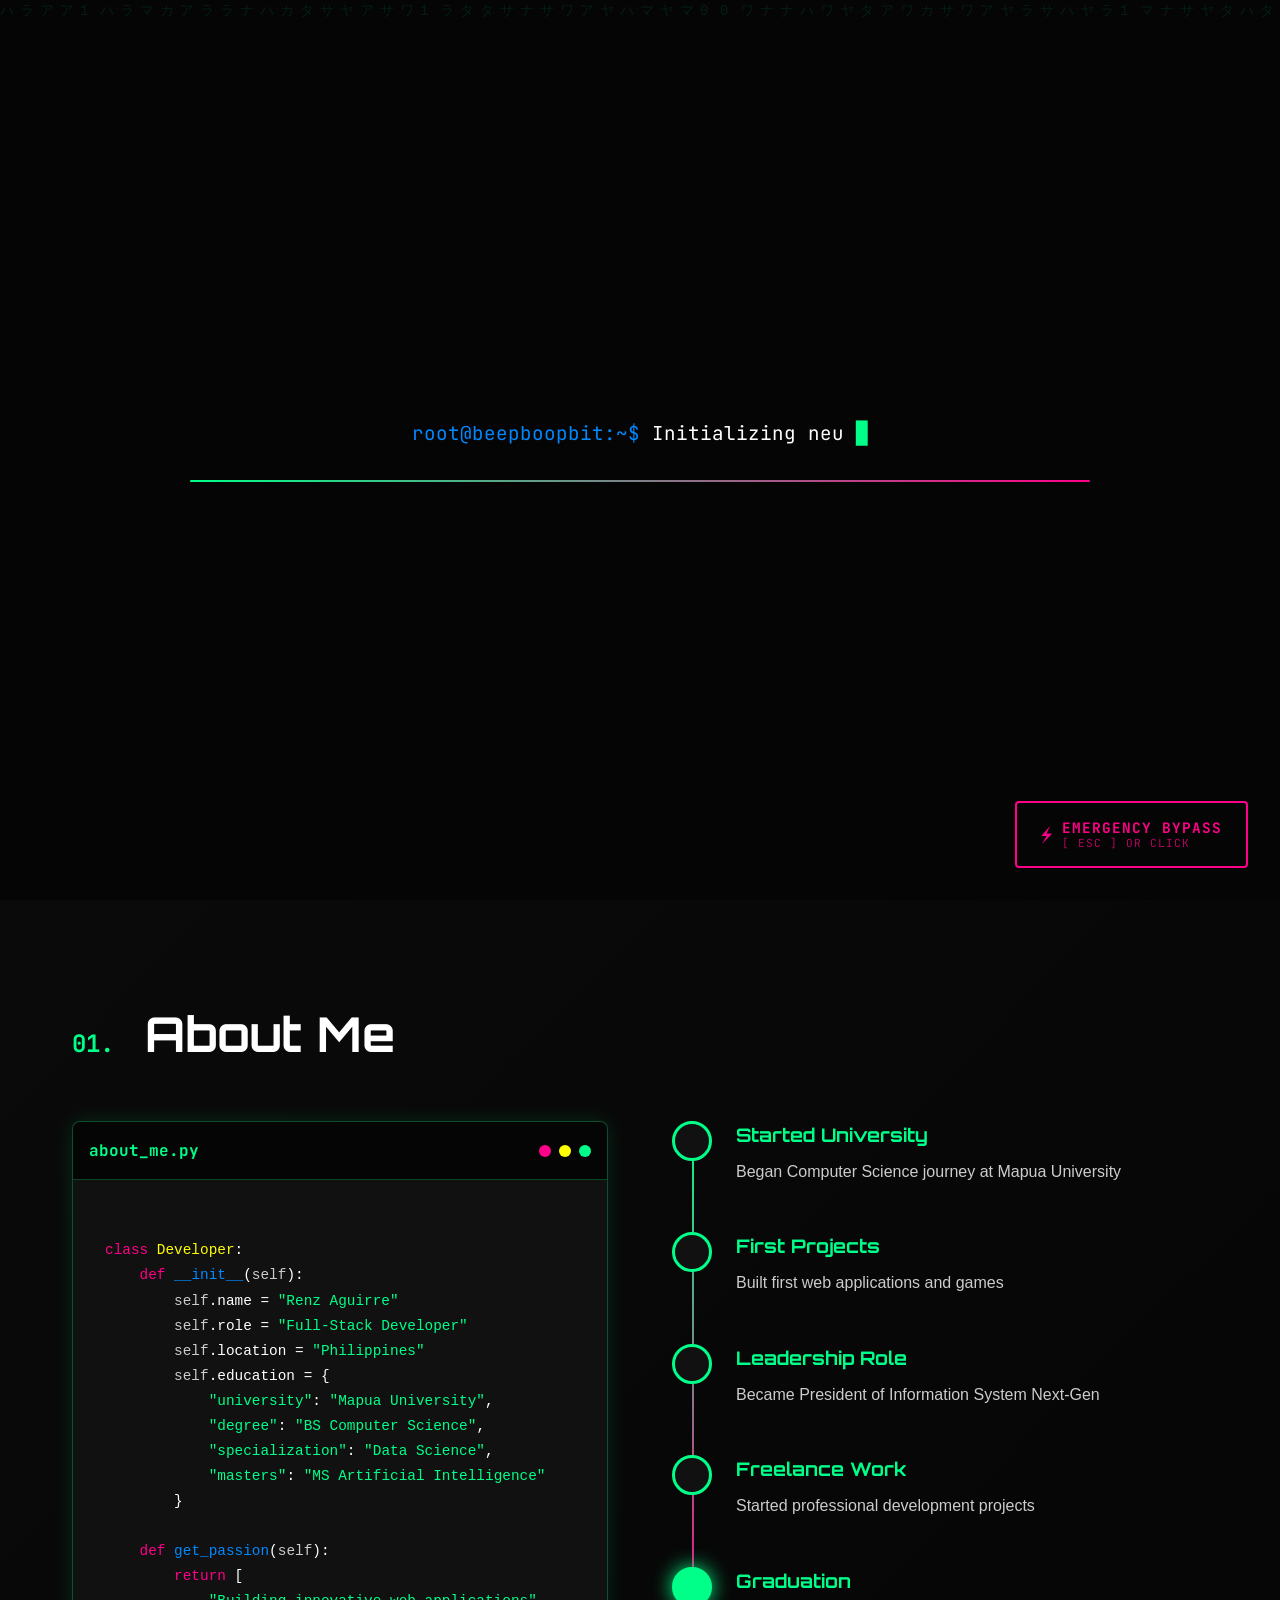
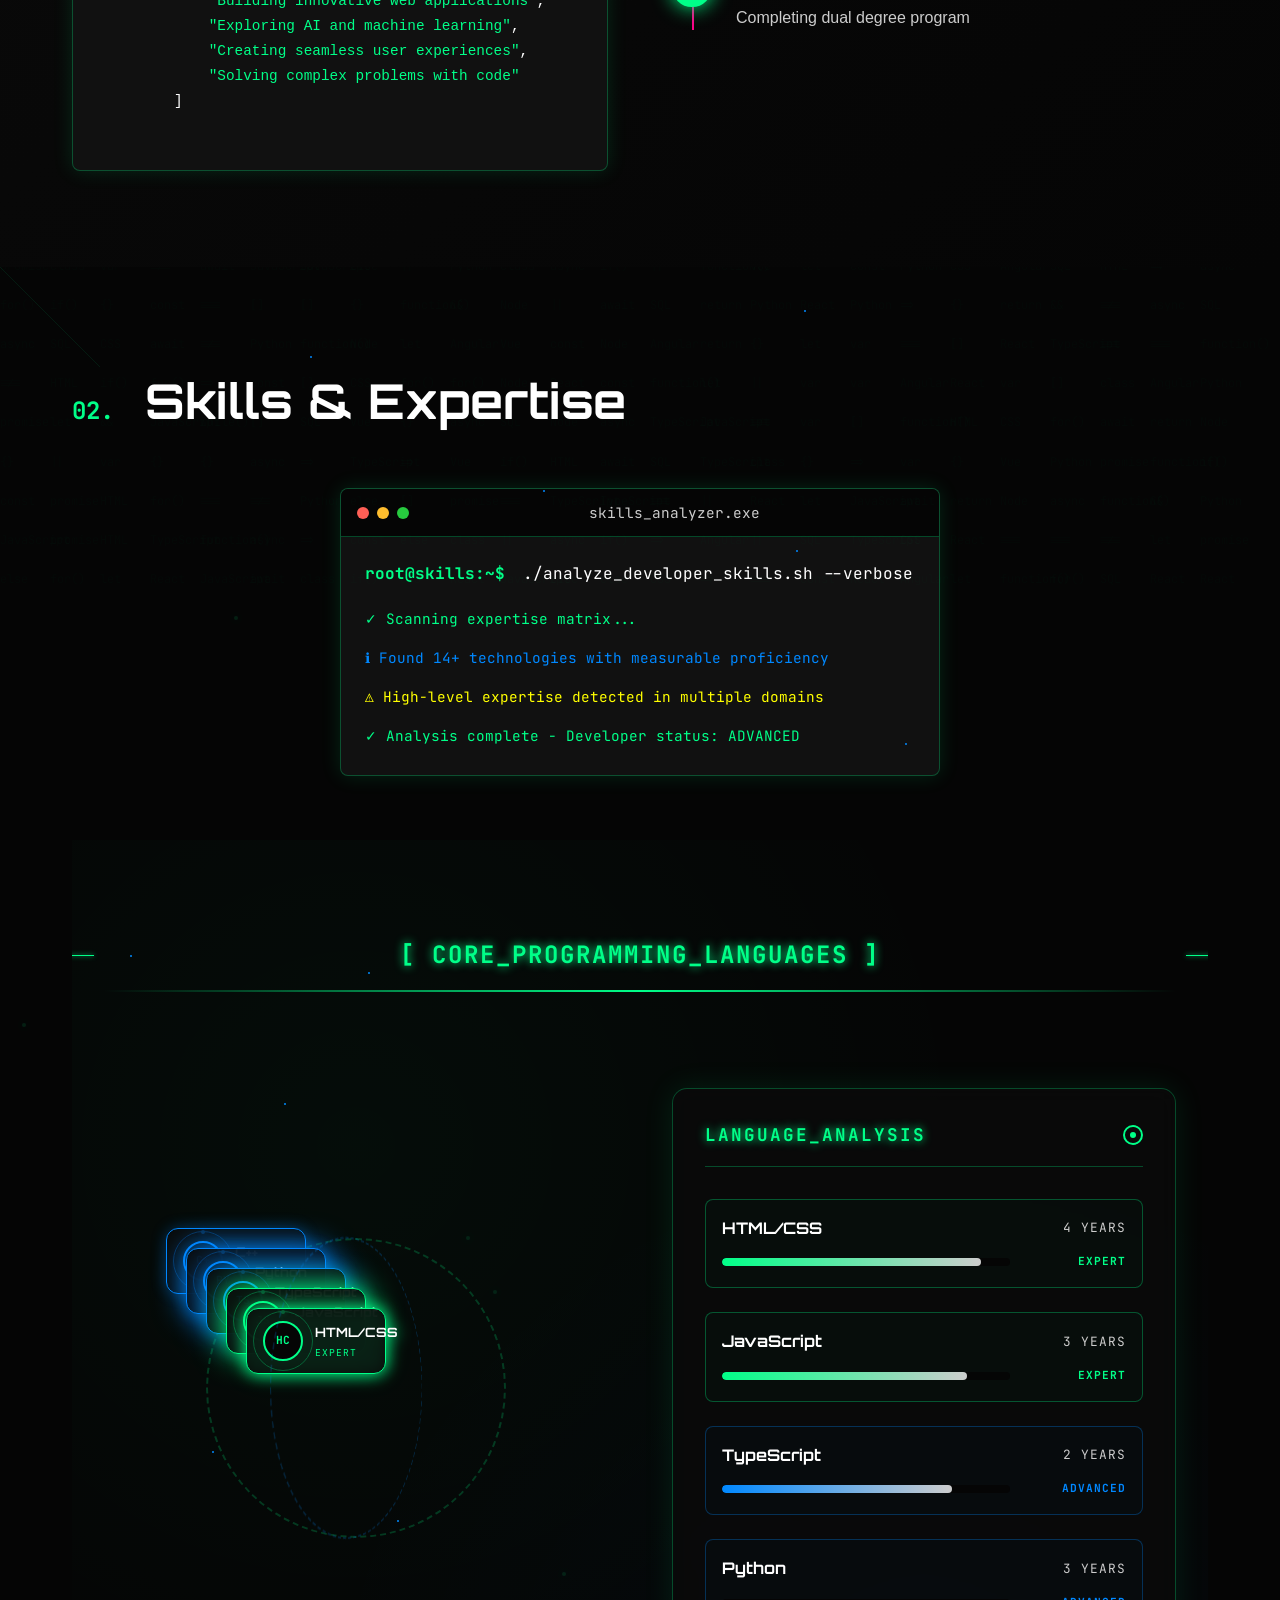
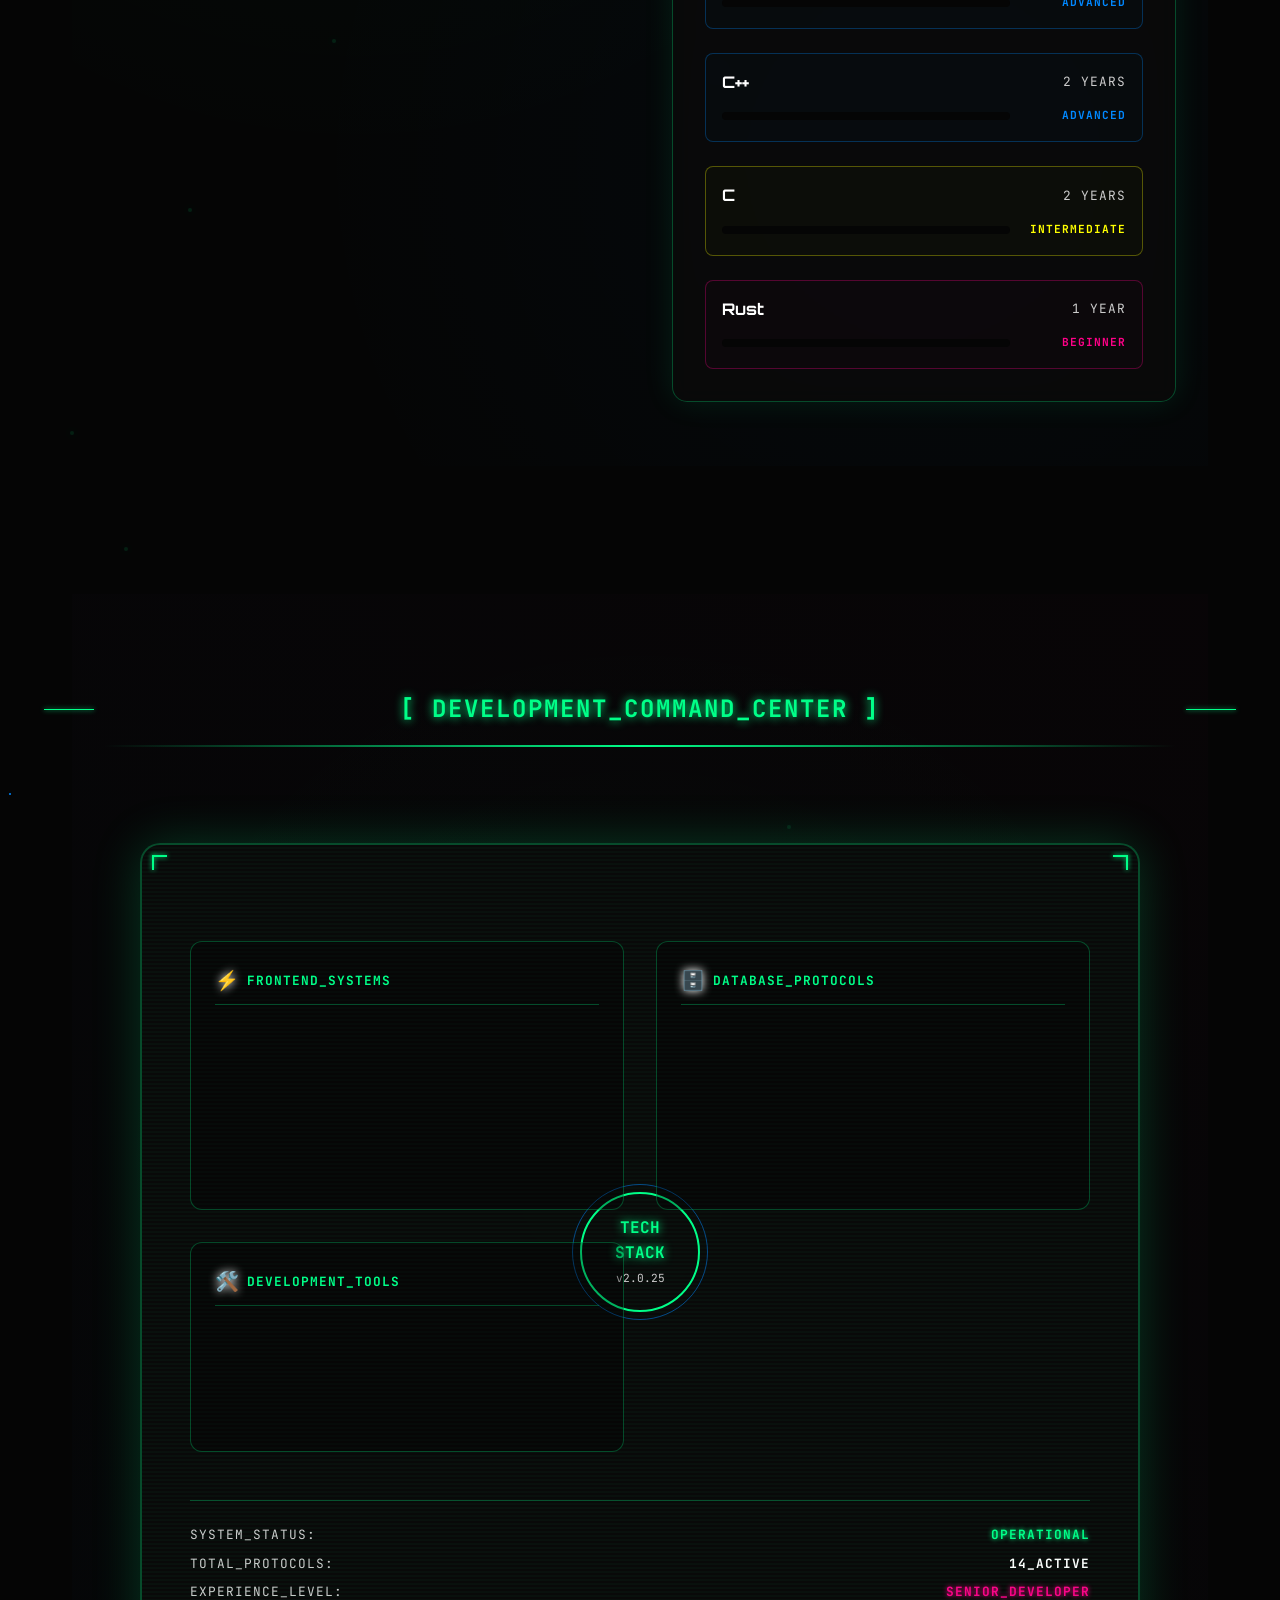
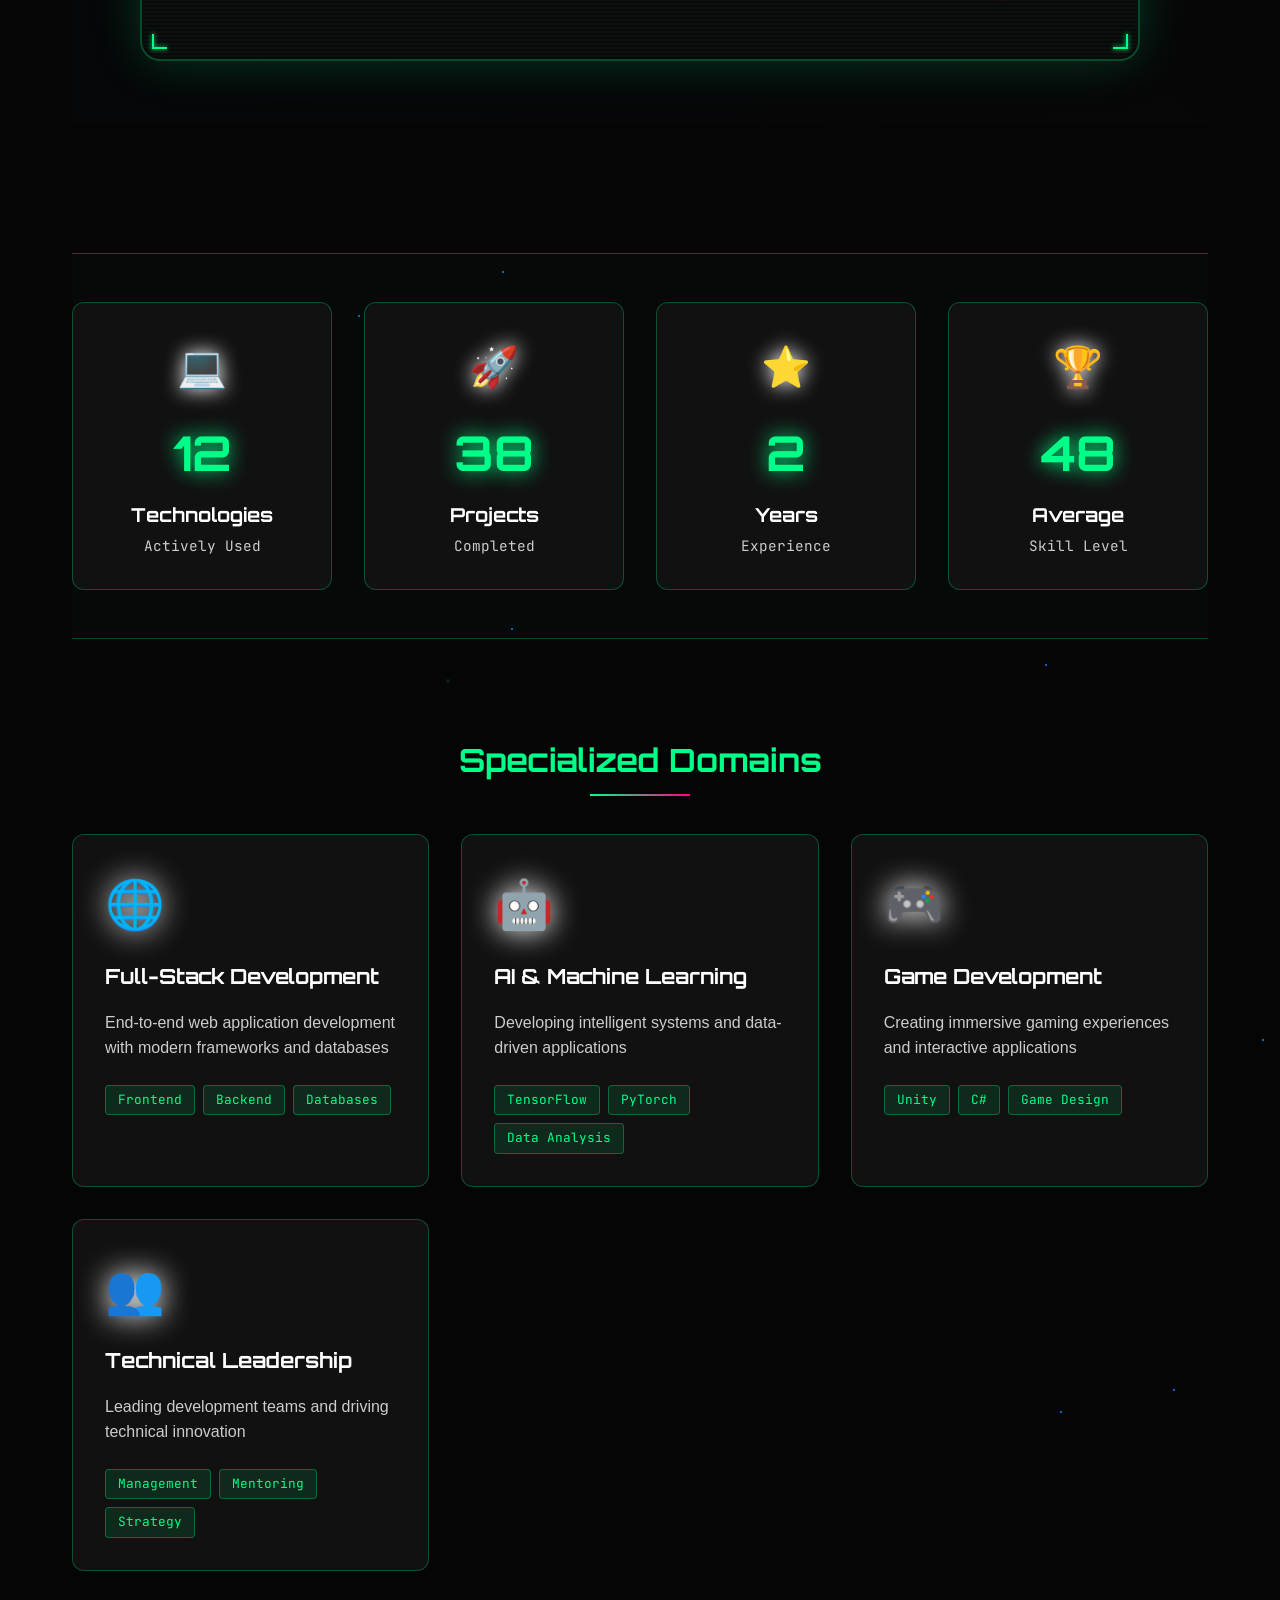
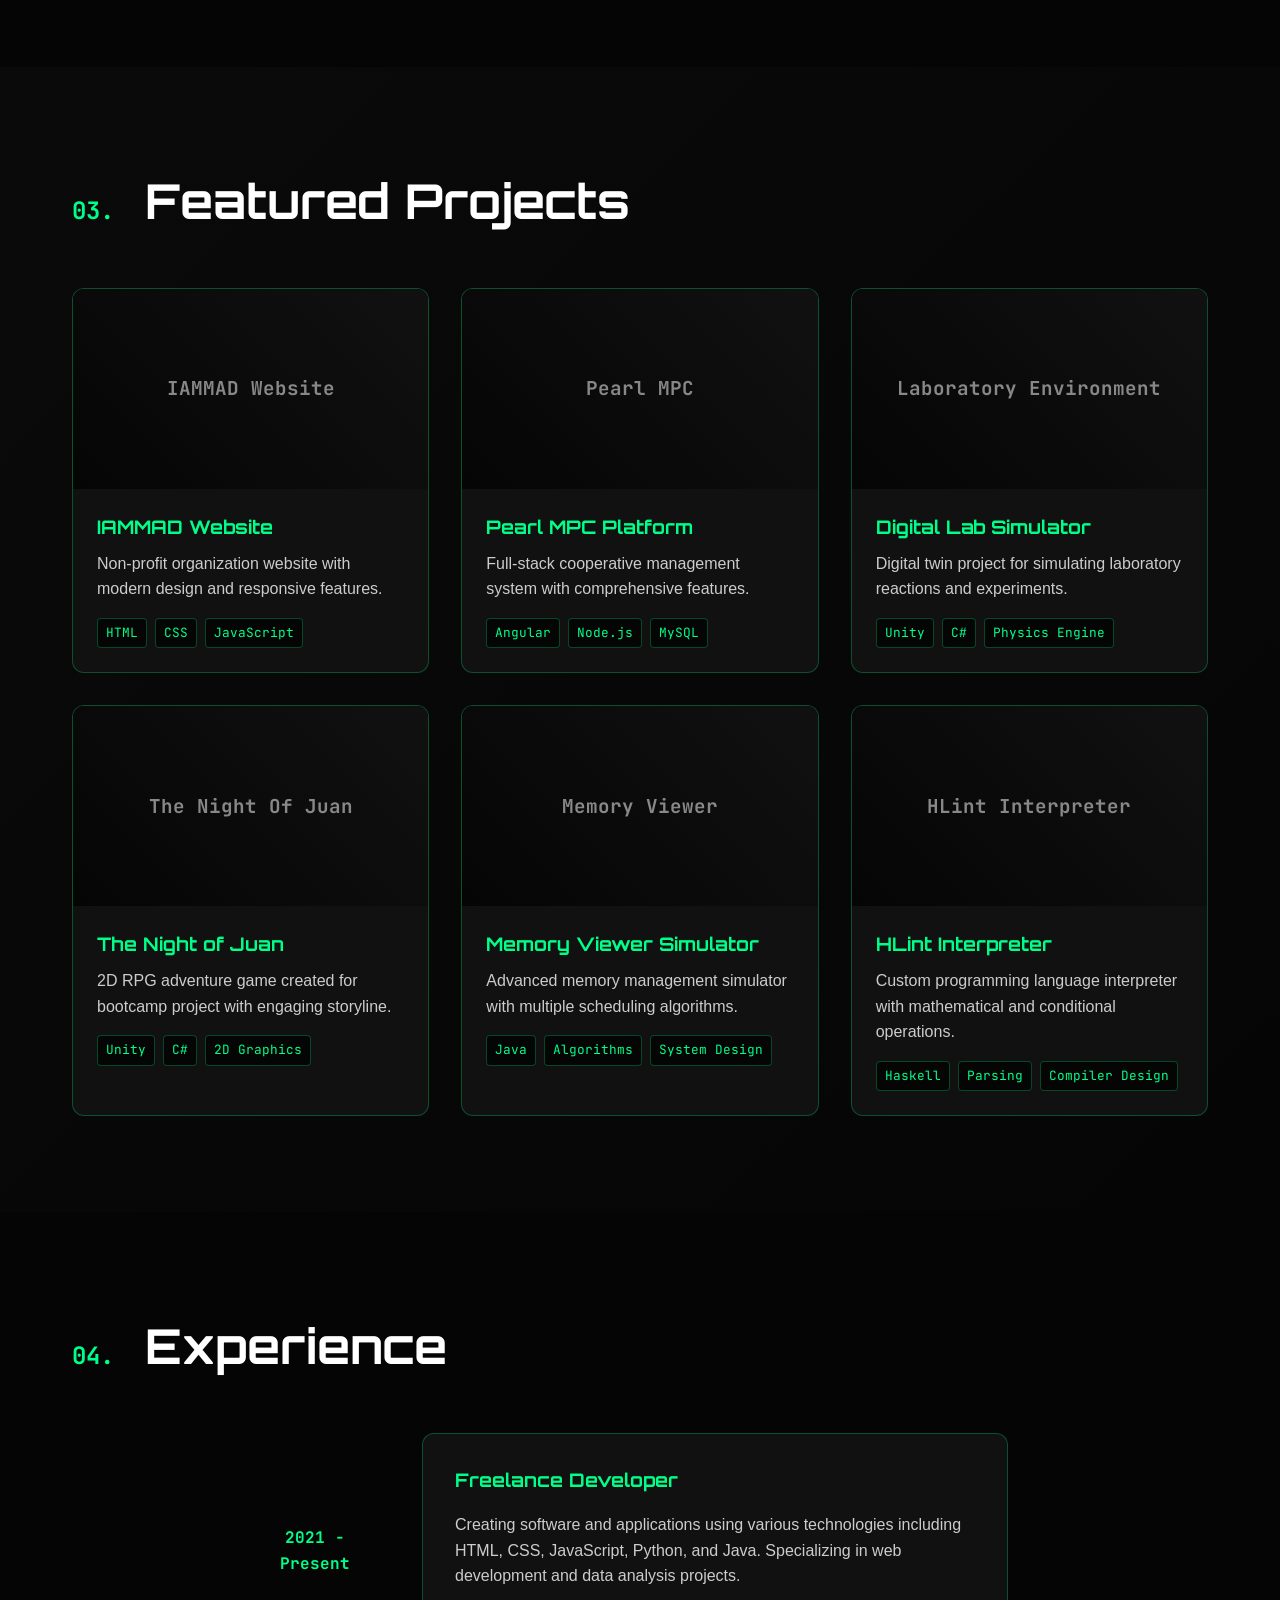
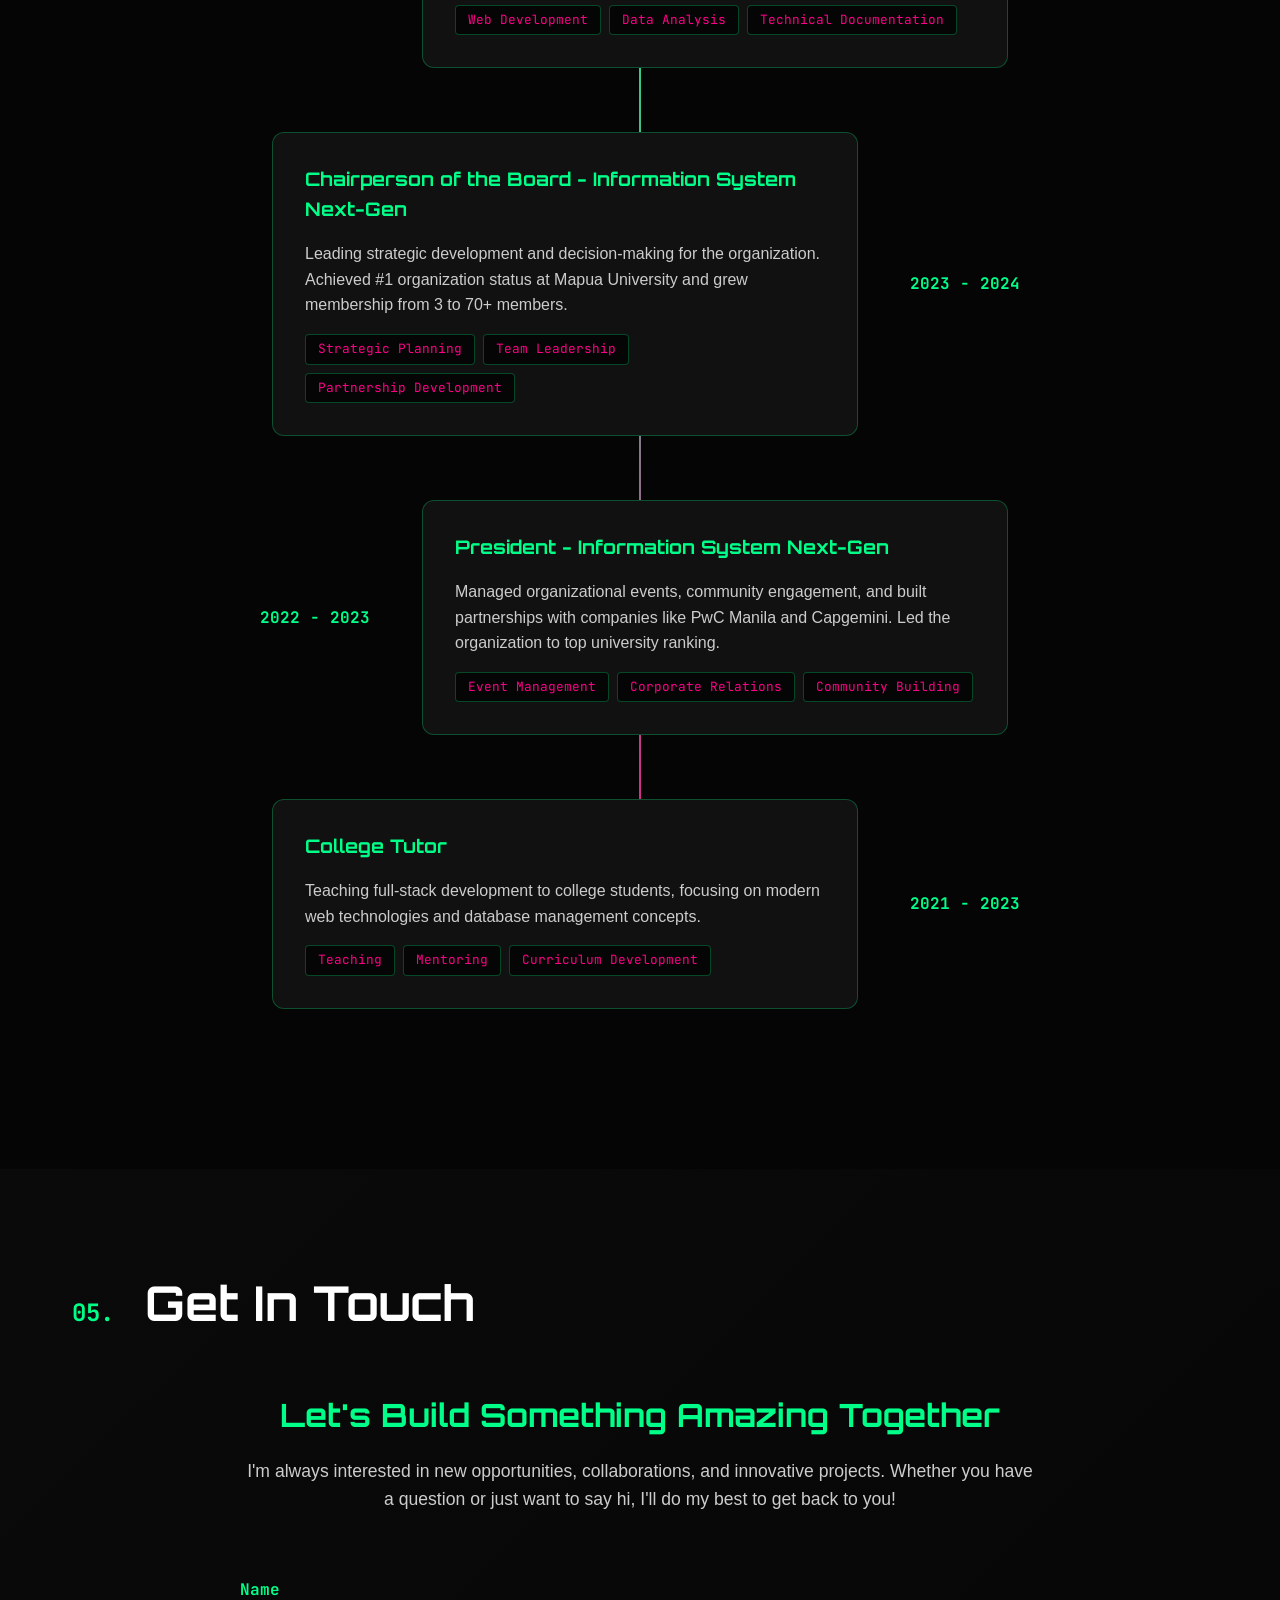
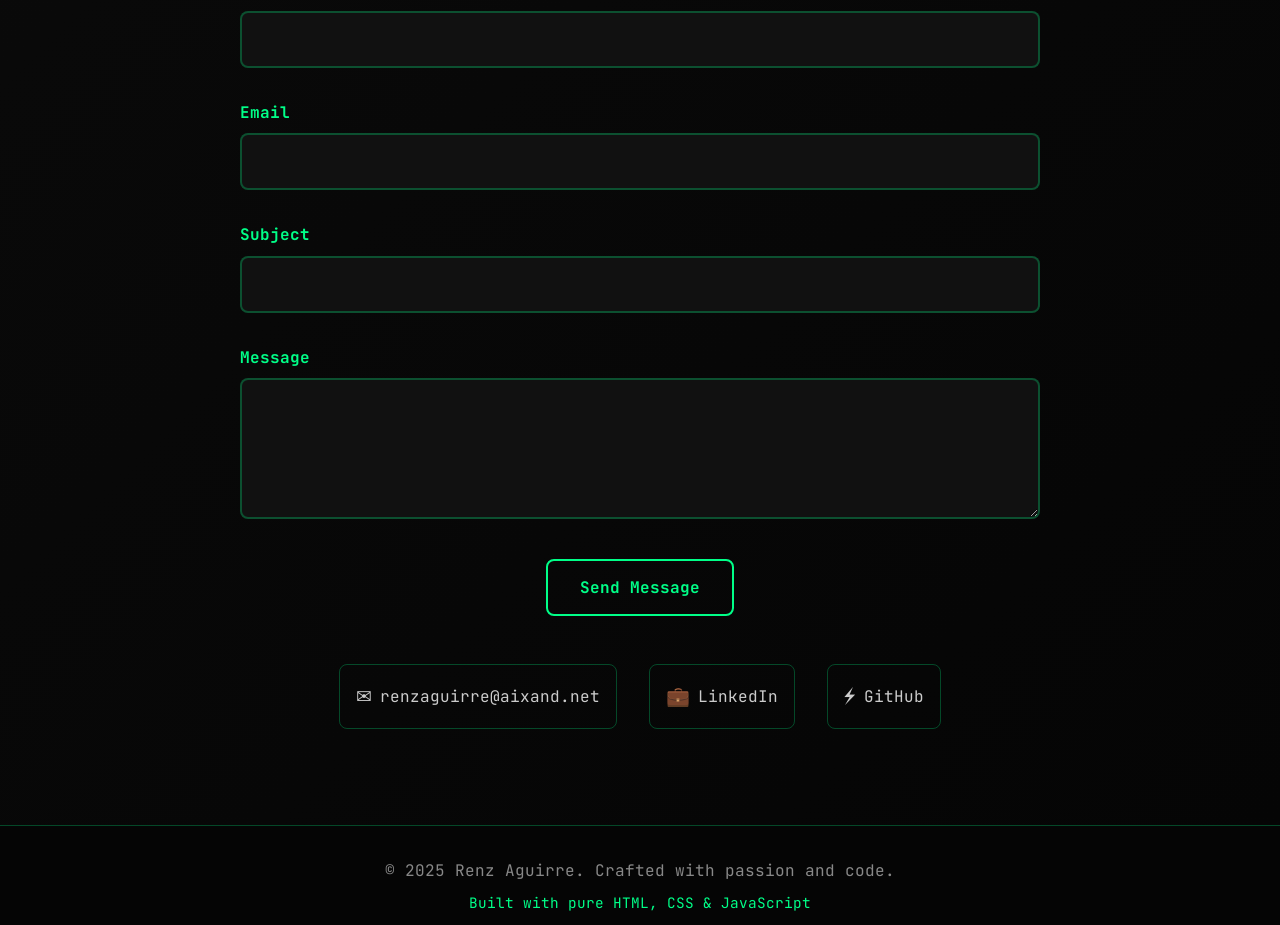
==== commit 52d23bec: "feat: better UI/UX" ====
--- a/index.html
+++ b/index.html
@@ -26,6 +26,16 @@
                 <div class="loading-bar"></div>
             </div>
         </div>
+        <div class="emergency-bypass">
+            <button class="bypass-btn" id="bypassBtn">
+                <span class="bypass-icon">⚡</span>
+                <div class="bypass-text">
+                    <div class="bypass-main">EMERGENCY BYPASS</div>
+                    <div class="bypass-sub">[ ESC ] or CLICK</div>
+                </div>
+                <div class="bypass-glow"></div>
+            </button>
+        </div>
         <div class="matrix-rain"></div>
     </div>
 
@@ -171,123 +181,479 @@
                 </div>
             </div>
         </div>
-    </section>
+            </section>
 
     <!-- Skills Section -->
     <section id="skills" class="section skills">
+        <div class="skills-background">
+            <div class="neural-network" id="neuralNetwork"></div>
+            <div class="code-rain" id="codeRain"></div>
+            <div class="skill-particles" id="skillParticles"></div>
+        </div>
         <div class="container">
             <h2 class="section-title">
                 <span class="section-number">02.</span>
                 Skills & Expertise
             </h2>
+            <div class="skills-intro">
+                <div class="terminal-window">
+                    <div class="terminal-header">
+                        <div class="terminal-controls">
+                            <span class="terminal-dot red"></span>
+                            <span class="terminal-dot yellow"></span>
+                            <span class="terminal-dot green"></span>
+                        </div>
+                        <span class="terminal-title">skills_analyzer.exe</span>
+                    </div>
+                    <div class="terminal-body">
+                        <div class="terminal-line">
+                            <span class="prompt">root@skills:~$</span>
+                            <span class="command">./analyze_developer_skills.sh --verbose</span>
+                        </div>
+                        <div class="terminal-output">
+                            <span class="success">✓ Scanning expertise matrix...</span>
+                            <span class="info">ℹ Found 14+ technologies with measurable proficiency</span>
+                            <span class="warning">⚠ High-level expertise detected in multiple domains</span>
+                            <span class="success">✓ Analysis complete - Developer status: ADVANCED</span>
+                        </div>
+                    </div>
+                </div>
+            </div>
             <div class="skills-content">
-                <div class="skill-categories">
-                    <div class="skill-category">
-                        <h3>Languages</h3>
-                        <div class="skill-grid">
-                            <div class="skill-item" data-level="90">
-                                <span>HTML/CSS</span>
-                                <div class="skill-bar">
-                                    <div class="skill-fill"></div>
-                                </div>
-                            </div>
-                            <div class="skill-item" data-level="85">
-                                <span>JavaScript</span>
-                                <div class="skill-bar">
-                                    <div class="skill-fill"></div>
-                                </div>
-                            </div>
-                            <div class="skill-item" data-level="80">
-                                <span>TypeScript</span>
-                                <div class="skill-bar">
-                                    <div class="skill-fill"></div>
-                                </div>
-                            </div>
-                            <div class="skill-item" data-level="75">
-                                <span>Python</span>
-                                <div class="skill-bar">
-                                    <div class="skill-fill"></div>
-                                </div>
-                            </div>
-                            <div class="skill-item" data-level="70">
-                                <span>C++</span>
-                                <div class="skill-bar">
-                                    <div class="skill-fill"></div>
-                                </div>
-                            </div>
-                            <div class="skill-item" data-level="60">
-                                <span>C</span>
-                                <div class="skill-bar">
-                                    <div class="skill-fill"></div>
-                                </div>
-                            </div>
-                            <div class="skill-item" data-level="40">
-                                <span>Rust</span>
-                                <div class="skill-bar">
-                                    <div class="skill-fill"></div>
-                                </div>
-                            </div>
-                        </div>
+                <!-- Programming Languages DNA Helix -->
+                <div class="languages-section">
+                    <div class="section-header">
+                        <h3>[ CORE_PROGRAMMING_LANGUAGES ]</h3>
+                        <div class="header-scanner"></div>
+                    </div>
+                    <div class="languages-layout">
+                        <div class="dna-container">
+                            <div class="dna-helix" id="dnaHelix">
+                                <div class="dna-strand strand-1"></div>
+                                <div class="dna-strand strand-2"></div>
+                                
+                                <div class="orbit-ring ring-1">
+                                    <div class="language-molecule expert" data-skill="HTML/CSS" data-level="90" data-years="4" style="--orbit-delay: 0s">
+                                        <div class="molecule-core">
+                                            <span class="molecule-symbol">HC</span>
+                                            <div class="electron-orbit">
+                                                <div class="electron"></div>
+                                            </div>
+                                        </div>
+                                        <div class="molecule-data">
+                                            <span class="molecule-name">HTML/CSS</span>
+                                            <span class="molecule-level">EXPERT</span>
+                                        </div>
+                                    </div>
+                                </div>
+                                
+                                <div class="orbit-ring ring-2">
+                                    <div class="language-molecule expert" data-skill="JavaScript" data-level="85" data-years="3" style="--orbit-delay: -5s">
+                                        <div class="molecule-core">
+                                            <span class="molecule-symbol">JS</span>
+                                            <div class="electron-orbit">
+                                                <div class="electron"></div>
+                                            </div>
+                                        </div>
+                                        <div class="molecule-data">
+                                            <span class="molecule-name">JavaScript</span>
+                                            <span class="molecule-level">EXPERT</span>
+                                        </div>
+                                    </div>
+                                </div>
+                                
+                                <div class="orbit-ring ring-3">
+                                    <div class="language-molecule advanced" data-skill="TypeScript" data-level="80" data-years="2" style="--orbit-delay: -10s">
+                                        <div class="molecule-core">
+                                            <span class="molecule-symbol">TS</span>
+                                            <div class="electron-orbit">
+                                                <div class="electron"></div>
+                                            </div>
+                                        </div>
+                                        <div class="molecule-data">
+                                            <span class="molecule-name">TypeScript</span>
+                                            <span class="molecule-level">ADVANCED</span>
+                                        </div>
+                                    </div>
+                                </div>
+                                
+                                <div class="orbit-ring ring-4">
+                                    <div class="language-molecule advanced" data-skill="Python" data-level="75" data-years="3" style="--orbit-delay: -15s">
+                                        <div class="molecule-core">
+                                            <span class="molecule-symbol">PY</span>
+                                            <div class="electron-orbit">
+                                                <div class="electron"></div>
+                                            </div>
+                                        </div>
+                                        <div class="molecule-data">
+                                            <span class="molecule-name">Python</span>
+                                            <span class="molecule-level">ADVANCED</span>
+                                        </div>
+                                    </div>
+                                </div>
+                                
+                                <div class="orbit-ring ring-5">
+                                    <div class="language-molecule advanced" data-skill="C++" data-level="70" data-years="2" style="--orbit-delay: -20s">
+                                        <div class="molecule-core">
+                                            <span class="molecule-symbol">C+</span>
+                                            <div class="electron-orbit">
+                                                <div class="electron"></div>
+                                            </div>
+                                        </div>
+                                        <div class="molecule-data">
+                                            <span class="molecule-name">C++</span>
+                                            <span class="molecule-level">ADVANCED</span>
+                                        </div>
+                                    </div>
+                                </div>
+                                
+                                <div class="orbit-ring ring-6">
+                                    <div class="language-molecule intermediate" data-skill="C" data-level="60" data-years="2" style="--orbit-delay: -25s">
+                                        <div class="molecule-core">
+                                            <span class="molecule-symbol">C</span>
+                                            <div class="electron-orbit">
+                                                <div class="electron"></div>
+                                            </div>
+                                        </div>
+                                        <div class="molecule-data">
+                                            <span class="molecule-name">C</span>
+                                            <span class="molecule-level">INTERMEDIATE</span>
+                                        </div>
+                                    </div>
+                                </div>
+                                
+                                <div class="orbit-ring ring-7">
+                                    <div class="language-molecule beginner" data-skill="Rust" data-level="40" data-years="1" style="--orbit-delay: -30s">
+                                        <div class="molecule-core">
+                                            <span class="molecule-symbol">RS</span>
+                                            <div class="electron-orbit">
+                                                <div class="electron"></div>
+                                            </div>
+                                        </div>
+                                        <div class="molecule-data">
+                                            <span class="molecule-name">Rust</span>
+                                            <span class="molecule-level">BEGINNER</span>
+                                        </div>
+                                    </div>
+                                </div>
+                            </div>
+                        </div>
+                        
+                        <div class="skills-summary">
+                            <div class="summary-header">
+                                <h4>LANGUAGE_ANALYSIS</h4>
+                                <div class="scan-indicator"></div>
+                            </div>
+                            <div class="summary-list">
+                                <div class="skill-entry expert">
+                                    <div class="skill-info">
+                                        <span class="skill-name">HTML/CSS</span>
+                                        <span class="skill-years">4 YEARS</span>
+                                    </div>
+                                    <div class="skill-bar-container">
+                                        <div class="skill-bar expert" data-level="90">
+                                            <div class="bar-fill" style="--width: 90%"></div>
+                                        </div>
+                                        <span class="skill-label">EXPERT</span>
+                                    </div>
+                                </div>
+                                
+                                <div class="skill-entry expert">
+                                    <div class="skill-info">
+                                        <span class="skill-name">JavaScript</span>
+                                        <span class="skill-years">3 YEARS</span>
+                                    </div>
+                                    <div class="skill-bar-container">
+                                        <div class="skill-bar expert" data-level="85">
+                                            <div class="bar-fill" style="--width: 85%"></div>
+                                        </div>
+                                        <span class="skill-label">EXPERT</span>
+                                    </div>
+                                </div>
+                                
+                                <div class="skill-entry advanced">
+                                    <div class="skill-info">
+                                        <span class="skill-name">TypeScript</span>
+                                        <span class="skill-years">2 YEARS</span>
+                                    </div>
+                                    <div class="skill-bar-container">
+                                        <div class="skill-bar advanced" data-level="80">
+                                            <div class="bar-fill" style="--width: 80%"></div>
+                                        </div>
+                                        <span class="skill-label">ADVANCED</span>
+                                    </div>
+                                </div>
+                                
+                                <div class="skill-entry advanced">
+                                    <div class="skill-info">
+                                        <span class="skill-name">Python</span>
+                                        <span class="skill-years">3 YEARS</span>
+                                    </div>
+                                    <div class="skill-bar-container">
+                                        <div class="skill-bar advanced" data-level="75">
+                                            <div class="bar-fill" style="--width: 75%"></div>
+                                        </div>
+                                        <span class="skill-label">ADVANCED</span>
+                                    </div>
+                                </div>
+                                
+                                <div class="skill-entry advanced">
+                                    <div class="skill-info">
+                                        <span class="skill-name">C++</span>
+                                        <span class="skill-years">2 YEARS</span>
+                                    </div>
+                                    <div class="skill-bar-container">
+                                        <div class="skill-bar advanced" data-level="70">
+                                            <div class="bar-fill" style="--width: 70%"></div>
+                                        </div>
+                                        <span class="skill-label">ADVANCED</span>
+                                    </div>
+                                </div>
+                                
+                                <div class="skill-entry intermediate">
+                                    <div class="skill-info">
+                                        <span class="skill-name">C</span>
+                                        <span class="skill-years">2 YEARS</span>
+                                    </div>
+                                    <div class="skill-bar-container">
+                                        <div class="skill-bar intermediate" data-level="60">
+                                            <div class="bar-fill" style="--width: 60%"></div>
+                                        </div>
+                                        <span class="skill-label">INTERMEDIATE</span>
+                                    </div>
+                                </div>
+                                
+                                <div class="skill-entry beginner">
+                                    <div class="skill-info">
+                                        <span class="skill-name">Rust</span>
+                                        <span class="skill-years">1 YEAR</span>
+                                    </div>
+                                    <div class="skill-bar-container">
+                                        <div class="skill-bar beginner" data-level="40">
+                                            <div class="bar-fill" style="--width: 40%"></div>
+                                        </div>
+                                        <span class="skill-label">BEGINNER</span>
+                                    </div>
+                                </div>
+                            </div>
+                        </div>
+                    </div>
+                </div>
+
+                <!-- Command Center Interface -->
+                <div class="command-center-section">
+                    <div class="section-header">
+                        <h3>[ DEVELOPMENT_COMMAND_CENTER ]</h3>
+                        <div class="header-scanner"></div>
                     </div>
                     
-                    <div class="skill-category">
-                        <h3>Frameworks & Tools</h3>
-                        <div class="skill-grid">
-                            <div class="skill-item" data-level="80">
-                                <span>Angular</span>
-                                <div class="skill-bar">
-                                    <div class="skill-fill"></div>
-                                </div>
-                            </div>
-                            <div class="skill-item" data-level="70">
-                                <span>React</span>
-                                <div class="skill-bar">
-                                    <div class="skill-fill"></div>
-                                </div>
-                            </div>
-                            <div class="skill-item" data-level="85">
-                                <span>Git</span>
-                                <div class="skill-bar">
-                                    <div class="skill-fill"></div>
-                                </div>
-                            </div>
-                            <div class="skill-item" data-level="75">
-                                <span>MySQL</span>
-                                <div class="skill-bar">
-                                    <div class="skill-fill"></div>
-                                </div>
-                            </div>
-                            <div class="skill-item" data-level="70">
-                                <span>PostgreSQL</span>
-                                <div class="skill-bar">
-                                    <div class="skill-fill"></div>
-                                </div>
-                            </div>
-                            <div class="skill-item" data-level="70">
-                                <span>MongoDB</span>
-                                <div class="skill-bar">
-                                    <div class="skill-fill"></div>
-                                </div>
-                            </div>
-                            <div class="skill-item" data-level="65">
-                                <span>Docker</span>
-                                <div class="skill-bar">
-                                    <div class="skill-fill"></div>
-                                </div>
-                            </div>
-                        </div>
-                    </div>
-                </div>
+                    <div class="command-center" id="commandCenter">
+                        <div class="hud-overlay">
+                            <div class="scan-lines"></div>
+                            <div class="corner-brackets top-left"></div>
+                            <div class="corner-brackets top-right"></div>
+                            <div class="corner-brackets bottom-left"></div>
+                            <div class="corner-brackets bottom-right"></div>
+                        </div>
+                        
+                        <div class="center-display">
+                            <div class="hologram-ring"></div>
+                            <div class="data-core">
+                                <div class="core-text">TECH STACK</div>
+                                <div class="core-version">v2.0.25</div>
+                            </div>
+                        </div>
+                        
+                        <div class="data-streams">
+                            <div class="stream-group frontend-stream" data-category="Frontend">
+                                <div class="stream-header">
+                                    <span class="stream-icon">⚡</span>
+                                    <span class="stream-title">FRONTEND_SYSTEMS</span>
+                                </div>
+                                <div class="data-flow">
+                                    <div class="data-packet expert" data-name="Angular" data-level="80" data-years="2">
+                                        <span class="packet-name">ANGULAR</span>
+                                        <div class="signal-bars">
+                                            <div class="bar"></div>
+                                            <div class="bar"></div>
+                                            <div class="bar"></div>
+                                            <div class="bar"></div>
+                                        </div>
+                                        <span class="packet-power">80%</span>
+                                    </div>
+                                    <div class="data-packet advanced" data-name="React" data-level="70" data-years="1">
+                                        <span class="packet-name">REACT</span>
+                                        <div class="signal-bars">
+                                            <div class="bar"></div>
+                                            <div class="bar"></div>
+                                            <div class="bar"></div>
+                                            <div class="bar"></div>
+                                        </div>
+                                        <span class="packet-power">70%</span>
+                                    </div>
+                                </div>
+                            </div>
+                            
+                            <div class="stream-group database-stream" data-category="Database">
+                                <div class="stream-header">
+                                    <span class="stream-icon">🗄️</span>
+                                    <span class="stream-title">DATABASE_PROTOCOLS</span>
+                                </div>
+                                <div class="data-flow">
+                                    <div class="data-packet advanced" data-name="MySQL" data-level="75" data-years="2">
+                                        <span class="packet-name">MYSQL</span>
+                                        <div class="signal-bars">
+                                            <div class="bar"></div>
+                                            <div class="bar"></div>
+                                            <div class="bar"></div>
+                                            <div class="bar"></div>
+                                        </div>
+                                        <span class="packet-power">75%</span>
+                                    </div>
+                                    <div class="data-packet advanced" data-name="PostgreSQL" data-level="70" data-years="2">
+                                        <span class="packet-name">POSTGRESQL</span>
+                                        <div class="signal-bars">
+                                            <div class="bar"></div>
+                                            <div class="bar"></div>
+                                            <div class="bar"></div>
+                                            <div class="bar"></div>
+                                        </div>
+                                        <span class="packet-power">70%</span>
+                                    </div>
+                                    <div class="data-packet advanced" data-name="MongoDB" data-level="70" data-years="2">
+                                        <span class="packet-name">MONGODB</span>
+                                        <div class="signal-bars">
+                                            <div class="bar"></div>
+                                            <div class="bar"></div>
+                                            <div class="bar"></div>
+                                            <div class="bar"></div>
+                                        </div>
+                                        <span class="packet-power">70%</span>
+                                    </div>
+                                </div>
+                            </div>
+                            
+                            <div class="stream-group devtools-stream" data-category="DevTools">
+                                <div class="stream-header">
+                                    <span class="stream-icon">🛠️</span>
+                                    <span class="stream-title">DEVELOPMENT_TOOLS</span>
+                                </div>
+                                <div class="data-flow">
+                                    <div class="data-packet expert" data-name="Git" data-level="85" data-years="3">
+                                        <span class="packet-name">GIT</span>
+                                        <div class="signal-bars">
+                                            <div class="bar"></div>
+                                            <div class="bar"></div>
+                                            <div class="bar"></div>
+                                            <div class="bar"></div>
+                                        </div>
+                                        <span class="packet-power">85%</span>
+                                    </div>
+                                    <div class="data-packet intermediate" data-name="Docker" data-level="65" data-years="1">
+                                        <span class="packet-name">DOCKER</span>
+                                        <div class="signal-bars">
+                                            <div class="bar"></div>
+                                            <div class="bar"></div>
+                                            <div class="bar"></div>
+                                            <div class="bar"></div>
+                                        </div>
+                                        <span class="packet-power">65%</span>
+                                    </div>
+                                </div>
+                            </div>
+                        </div>
+                        
+                        <div class="system-status">
+                            <div class="status-line">
+                                <span class="status-label">SYSTEM_STATUS:</span>
+                                <span class="status-value online">OPERATIONAL</span>
+                            </div>
+                            <div class="status-line">
+                                <span class="status-label">TOTAL_PROTOCOLS:</span>
+                                <span class="status-value">14_ACTIVE</span>
+                            </div>
+                            <div class="status-line">
+                                <span class="status-label">EXPERIENCE_LEVEL:</span>
+                                <span class="status-value expert">SENIOR_DEVELOPER</span>
+                            </div>
+                        </div>
+                    </div>
+                </div>
+            </div>
                 
-                <div class="skill-cloud">
-                    <div class="floating-skill" style="--delay: 0s">AI</div>
-                    <div class="floating-skill" style="--delay: 1s">Machine Learning</div>
-                    <div class="floating-skill" style="--delay: 2s">Web Development</div>
-                    <div class="floating-skill" style="--delay: 3s">Data Science</div>
-                    <div class="floating-skill" style="--delay: 4s">Game Development</div>
-                    <div class="floating-skill" style="--delay: 5s">Full-Stack</div>
-                    <div class="floating-skill" style="--delay: 6s">Leadership</div>
-                    <div class="floating-skill" style="--delay: 7s">Problem Solving</div>
+                <div class="skills-statistics">
+                    <div class="stats-grid">
+                        <div class="stat-card">
+                            <div class="stat-icon">💻</div>
+                            <div class="stat-number" data-target="14">0</div>
+                            <div class="stat-label">Technologies</div>
+                            <div class="stat-detail">Actively Used</div>
+                        </div>
+                        <div class="stat-card">
+                            <div class="stat-icon">🚀</div>
+                            <div class="stat-number" data-target="50">0</div>
+                            <div class="stat-label">Projects</div>
+                            <div class="stat-detail">Completed</div>
+                        </div>
+                        <div class="stat-card">
+                            <div class="stat-icon">⭐</div>
+                            <div class="stat-number" data-target="4">0</div>
+                            <div class="stat-label">Years</div>
+                            <div class="stat-detail">Experience</div>
+                        </div>
+                        <div class="stat-card">
+                            <div class="stat-icon">🏆</div>
+                            <div class="stat-number" data-target="85">0</div>
+                            <div class="stat-label">Average</div>
+                            <div class="stat-detail">Skill Level</div>
+                        </div>
+                    </div>
+                </div>
+                
+                <div class="skill-domains">
+                    <h3 class="domains-title">Specialized Domains</h3>
+                    <div class="domains-grid">
+                        <div class="domain-card">
+                            <div class="domain-icon">🌐</div>
+                            <h4>Full-Stack Development</h4>
+                            <p>End-to-end web application development with modern frameworks and databases</p>
+                            <div class="domain-tech">
+                                <span>Frontend</span>
+                                <span>Backend</span>
+                                <span>Databases</span>
+                            </div>
+                        </div>
+                        <div class="domain-card">
+                            <div class="domain-icon">🤖</div>
+                            <h4>AI & Machine Learning</h4>
+                            <p>Developing intelligent systems and data-driven applications</p>
+                            <div class="domain-tech">
+                                <span>TensorFlow</span>
+                                <span>PyTorch</span>
+                                <span>Data Analysis</span>
+                            </div>
+                        </div>
+                        <div class="domain-card">
+                            <div class="domain-icon">🎮</div>
+                            <h4>Game Development</h4>
+                            <p>Creating immersive gaming experiences and interactive applications</p>
+                            <div class="domain-tech">
+                                <span>Unity</span>
+                                <span>C#</span>
+                                <span>Game Design</span>
+                            </div>
+                        </div>
+                        <div class="domain-card">
+                            <div class="domain-icon">👥</div>
+                            <h4>Technical Leadership</h4>
+                            <p>Leading development teams and driving technical innovation</p>
+                            <div class="domain-tech">
+                                <span>Management</span>
+                                <span>Mentoring</span>
+                                <span>Strategy</span>
+                            </div>
+                        </div>
+                    </div>
                 </div>
             </div>
         </div>
@@ -515,7 +881,7 @@
                 </div>
             </div>
         </div>
-    </section>
+        </section>
 
     <!-- Contact Section -->
     <section id="contact" class="section contact">
@@ -573,7 +939,7 @@
                 </div>
             </div>
         </div>
-    </section>
+        </section>
 
     <!-- Footer -->
     <footer class="footer">
--- a/styles.css
+++ b/styles.css
@@ -45,6 +45,14 @@
     cursor: none;
 }
 
+body.loading {
+    overflow: hidden;
+}
+
+body.zoom-in {
+    animation: zoomInFromLoading 1.5s ease-out forwards;
+}
+
 /* Custom Cursor */
 .cursor {
     position: fixed;
@@ -114,7 +122,7 @@
 }
 
 .loading-progress {
-    width: 300px;
+    width: 900px;
     height: 2px;
     background: var(--bg-card);
     border-radius: 2px;
@@ -136,6 +144,82 @@
     height: 100%;
     pointer-events: none;
     opacity: 0.1;
+}
+
+/* Emergency Bypass Button */
+.emergency-bypass {
+    position: absolute;
+    bottom: 2rem;
+    right: 2rem;
+    z-index: 10001;
+}
+
+.bypass-btn {
+    background: transparent;
+    border: 2px solid var(--secondary-neon);
+    color: var(--secondary-neon);
+    padding: 1rem 1.5rem;
+    cursor: pointer;
+    font-family: var(--font-mono);
+    font-size: 0.9rem;
+    font-weight: bold;
+    position: relative;
+    overflow: hidden;
+    display: flex;
+    align-items: center;
+    gap: 0.5rem;
+    transition: all var(--transition-fast);
+    border-radius: 4px;
+    text-transform: uppercase;
+    letter-spacing: 1px;
+}
+
+.bypass-btn:hover {
+    border-color: var(--warning-neon);
+    color: var(--warning-neon);
+    transform: scale(1.05);
+    box-shadow: 0 0 20px var(--secondary-neon);
+}
+
+.bypass-btn:active {
+    transform: scale(0.95);
+}
+
+.bypass-icon {
+    font-size: 1.2rem;
+    animation: pulseGlow 2s ease-in-out infinite;
+}
+
+.bypass-text {
+    display: flex;
+    flex-direction: column;
+    align-items: flex-start;
+    line-height: 1.2;
+}
+
+.bypass-main {
+    font-weight: bold;
+}
+
+.bypass-sub {
+    font-size: 0.7rem;
+    opacity: 0.7;
+    font-weight: normal;
+}
+
+.bypass-glow {
+    position: absolute;
+    top: 0;
+    left: -100%;
+    width: 100%;
+    height: 100%;
+    background: linear-gradient(90deg, transparent, var(--secondary-neon), transparent);
+    opacity: 0.3;
+    transition: left 0.6s ease;
+}
+
+.bypass-btn:hover .bypass-glow {
+    left: 100%;
 }
 
 /* Scroll Progress */
@@ -598,65 +682,1113 @@
 /* Skills Section */
 .skills {
     background: var(--bg-darker);
+    position: relative;
+    overflow: hidden;
+}
+
+.skills-background {
+    position: absolute;
+    top: 0;
+    left: 0;
+    width: 100%;
+    height: 100%;
+    pointer-events: none;
+    z-index: 0;
+}
+
+.neural-network {
+    position: absolute;
+    width: 100%;
+    height: 100%;
+    opacity: 0.1;
+}
+
+.code-rain {
+    position: absolute;
+    width: 100%;
+    height: 100%;
+    opacity: 0.05;
+    font-family: var(--font-mono);
+    font-size: 12px;
+    color: var(--primary-neon);
+}
+
+.skill-particles {
+    position: absolute;
+    width: 100%;
+    height: 100%;
+    overflow: hidden;
 }
 
 .skills-content {
     position: relative;
-}
-
-.skill-categories {
+    z-index: 2;
+}
+
+.skills-intro {
+    margin-bottom: 4rem;
+    display: flex;
+    justify-content: center;
+}
+
+.terminal-window {
+    background: var(--bg-card);
+    border: 1px solid var(--border-glow);
+    border-radius: 8px;
+    box-shadow: var(--shadow-glow);
+    max-width: 600px;
+    width: 100%;
+    font-family: var(--font-mono);
+    overflow: hidden;
+}
+
+.terminal-header {
+    background: var(--bg-darker);
+    padding: 0.75rem 1rem;
+    display: flex;
+    align-items: center;
+    gap: 1rem;
+    border-bottom: 1px solid var(--border-glow);
+}
+
+.terminal-controls {
+    display: flex;
+    gap: 0.5rem;
+}
+
+.terminal-dot {
+    width: 12px;
+    height: 12px;
+    border-radius: 50%;
+}
+
+.terminal-dot.red { background: #ff5f56; }
+.terminal-dot.yellow { background: #ffbd2e; }
+.terminal-dot.green { background: #27ca3f; }
+
+.terminal-title {
+    color: var(--text-secondary);
+    font-size: 0.9rem;
+    flex: 1;
+    text-align: center;
+}
+
+.terminal-body {
+    padding: 1.5rem;
+}
+
+.terminal-line {
+    margin-bottom: 1rem;
+}
+
+.prompt {
+    color: var(--primary-neon);
+    font-weight: bold;
+}
+
+.command {
+    color: var(--text-primary);
+    margin-left: 0.5rem;
+}
+
+.terminal-output {
+    display: flex;
+    flex-direction: column;
+    gap: 0.5rem;
+}
+
+.terminal-output span {
+    font-size: 0.9rem;
+    padding: 0.25rem 0;
+}
+
+.success { color: var(--primary-neon); }
+.info { color: var(--accent-neon); }
+.warning { color: var(--warning-neon); }
+
+/* Section Headers - Sci-Fi Style */
+.section-header {
+    text-align: center;
+    margin-bottom: 4rem;
+    position: relative;
+    padding: 2rem;
+}
+
+.section-header h3 {
+    color: var(--primary-neon);
+    font-family: var(--font-mono);
+    font-size: 1.5rem;
+    font-weight: 700;
+    margin-bottom: 1rem;
+    text-shadow: 0 0 10px var(--primary-neon);
+    letter-spacing: 2px;
+    position: relative;
+}
+
+.section-header h3::before,
+.section-header h3::after {
+    content: '';
+    position: absolute;
+    top: 50%;
+    width: 50px;
+    height: 1px;
+    background: var(--primary-neon);
+    box-shadow: 0 0 5px var(--primary-neon);
+}
+
+.section-header h3::before {
+    left: -60px;
+}
+
+.section-header h3::after {
+    right: -60px;
+}
+
+.header-scanner {
+    width: 100%;
+    height: 2px;
+    background: linear-gradient(90deg, transparent, var(--primary-neon), transparent);
+    animation: scannerMove 3s ease-in-out infinite;
+}
+
+@keyframes scannerMove {
+    0%, 100% { transform: translateX(-100%); }
+    50% { transform: translateX(100%); }
+}
+
+/* DNA Helix Programming Languages */
+.languages-section {
+    margin-bottom: 8rem;
+    padding: 4rem 0;
+    background: 
+        radial-gradient(circle at 25% 25%, rgba(0, 255, 136, 0.03) 0%, transparent 50%),
+        radial-gradient(circle at 75% 75%, rgba(0, 136, 255, 0.03) 0%, transparent 50%);
+    position: relative;
+    overflow: hidden;
+}
+
+.languages-layout {
     display: grid;
     grid-template-columns: 1fr 1fr;
     gap: 4rem;
-    margin-bottom: 4rem;
-}
-
-.skill-category h3 {
-    color: var(--primary-neon);
+    align-items: start;
+    max-width: 1200px;
+    margin: 0 auto;
+    padding: 0 2rem;
+}
+
+.dna-container {
+    display: flex;
+    justify-content: center;
+    align-items: center;
+    min-height: 600px;
+    perspective: 1000px;
+}
+
+.dna-helix {
+    position: relative;
+    width: 400px;
+    height: 500px;
+    transform-style: preserve-3d;
+}
+
+.dna-strand {
+    position: absolute;
+    width: 300px;
+    height: 300px;
+    border-radius: 50%;
+    top: 50%;
+    left: 50%;
+    transform: translate(-50%, -50%);
+}
+
+.strand-1 {
+    border: 2px dashed var(--primary-neon);
+    opacity: 0.2;
+    animation: strandPulse1 8s ease-in-out infinite;
+}
+
+.strand-2 {
+    border: 2px dashed var(--accent-neon);
+    opacity: 0.2;
+    transform: translate(-50%, -50%) rotateY(60deg);
+    animation: strandPulse2 8s ease-in-out infinite 4s;
+}
+
+.orbit-ring {
+    position: absolute;
+    width: 100px;
+    height: 100px;
+    top: 50%;
+    left: 50%;
+    transform: translate(-50%, -50%);
+    animation: slowOrbit 40s linear infinite;
+}
+
+.ring-1 { 
+    width: 120px; 
+    height: 120px; 
+    animation-delay: var(--orbit-delay);
+    z-index: 7;
+}
+.ring-2 { 
+    width: 160px; 
+    height: 160px; 
+    animation-delay: var(--orbit-delay);
+    z-index: 6;
+}
+.ring-3 { 
+    width: 200px; 
+    height: 200px; 
+    animation-delay: var(--orbit-delay);
+    z-index: 5;
+}
+.ring-4 { 
+    width: 240px; 
+    height: 240px; 
+    animation-delay: var(--orbit-delay);
+    z-index: 4;
+}
+.ring-5 { 
+    width: 280px; 
+    height: 280px; 
+    animation-delay: var(--orbit-delay);
+    z-index: 3;
+}
+.ring-6 { 
+    width: 320px; 
+    height: 320px; 
+    animation-delay: var(--orbit-delay);
+    z-index: 2;
+}
+.ring-7 { 
+    width: 360px; 
+    height: 360px; 
+    animation-delay: var(--orbit-delay);
+    z-index: 1;
+}
+
+.language-molecule {
+    position: absolute;
+    display: flex;
+    align-items: center;
+    gap: 0.75rem;
+    padding: 0.75rem 1rem;
+    background: rgba(10, 10, 10, 0.9);
+    border: 1px solid;
+    border-radius: 12px;
+    backdrop-filter: blur(10px);
+    transition: all var(--transition-normal);
+    cursor: pointer;
+    top: -20px;
+    left: -50px;
+    width: 140px;
+    transform: rotate(calc(-1 * (var(--orbit-delay) / 40s) * 360deg));
+}
+
+.language-molecule.expert {
+    border-color: var(--primary-neon);
+    box-shadow: 0 0 15px rgba(0, 255, 136, 0.3);
+}
+
+.language-molecule.advanced {
+    border-color: var(--accent-neon);
+    box-shadow: 0 0 15px rgba(0, 136, 255, 0.3);
+}
+
+.language-molecule.intermediate {
+    border-color: var(--warning-neon);
+    box-shadow: 0 0 15px rgba(255, 255, 0, 0.3);
+}
+
+.language-molecule.beginner {
+    border-color: var(--secondary-neon);
+    box-shadow: 0 0 15px rgba(255, 0, 136, 0.3);
+}
+
+.language-molecule:hover {
+    transform: rotate(calc(-1 * (var(--orbit-delay) / 40s) * 360deg)) scale(1.1);
+    z-index: 10;
+    filter: brightness(1.2);
+}
+
+.molecule-core {
+    position: relative;
+    width: 40px;
+    height: 40px;
+    background: var(--bg-darker);
+    border: 2px solid currentColor;
+    border-radius: 50%;
+    display: flex;
+    align-items: center;
+    justify-content: center;
+    flex-shrink: 0;
+}
+
+.molecule-symbol {
+    font-family: var(--font-mono);
+    font-weight: bold;
+    font-size: 0.7rem;
+    color: currentColor;
+}
+
+.electron-orbit {
+    position: absolute;
+    width: 60px;
+    height: 60px;
+    border: 1px solid currentColor;
+    border-radius: 50%;
+    opacity: 0.3;
+    top: 50%;
+    left: 50%;
+    transform: translate(-50%, -50%);
+    animation: electronSpin 3s linear infinite;
+}
+
+.electron {
+    position: absolute;
+    width: 4px;
+    height: 4px;
+    background: currentColor;
+    border-radius: 50%;
+    top: -2px;
+    left: 50%;
+    transform: translateX(-50%);
+    box-shadow: 0 0 6px currentColor;
+}
+
+.molecule-data {
+    display: flex;
+    flex-direction: column;
+    flex: 1;
+}
+
+.molecule-name {
     font-family: var(--font-display);
-    font-size: 1.5rem;
+    font-weight: bold;
+    color: var(--text-primary);
+    font-size: 0.8rem;
+    margin-bottom: 0.15rem;
+    white-space: nowrap;
+}
+
+.molecule-level {
+    font-family: var(--font-mono);
+    font-size: 0.6rem;
+    color: currentColor;
+    text-transform: uppercase;
+    letter-spacing: 1px;
+}
+
+/* Skills Summary Panel */
+.skills-summary {
+    background: rgba(10, 10, 10, 0.8);
+    border: 1px solid var(--border-glow);
+    border-radius: 15px;
+    padding: 2rem;
+    backdrop-filter: blur(10px);
+    box-shadow: 0 0 30px rgba(0, 255, 136, 0.1);
+    align-self: stretch;
+}
+
+.summary-header {
+    display: flex;
+    align-items: center;
+    justify-content: space-between;
     margin-bottom: 2rem;
+    padding-bottom: 1rem;
+    border-bottom: 1px solid var(--border-glow);
+}
+
+.summary-header h4 {
+    font-family: var(--font-mono);
+    color: var(--primary-neon);
+    font-size: 1.1rem;
+    font-weight: bold;
+    letter-spacing: 2px;
+    text-shadow: 0 0 10px var(--primary-neon);
+}
+
+.scan-indicator {
+    width: 20px;
+    height: 20px;
+    border: 2px solid var(--primary-neon);
+    border-radius: 50%;
+    position: relative;
+    animation: scannerPulse 2s ease-in-out infinite;
+}
+
+.scan-indicator::after {
+    content: '';
+    position: absolute;
+    top: 50%;
+    left: 50%;
+    width: 6px;
+    height: 6px;
+    background: var(--primary-neon);
+    border-radius: 50%;
+    transform: translate(-50%, -50%);
+    animation: scannerBlink 1s ease-in-out infinite;
+}
+
+.summary-list {
+    display: flex;
+    flex-direction: column;
+    gap: 1.5rem;
+}
+
+.skill-entry {
+    padding: 1rem;
+    border: 1px solid;
+    border-radius: 8px;
+    transition: all var(--transition-normal);
+}
+
+.skill-entry.expert {
+    border-color: rgba(0, 255, 136, 0.3);
+    background: rgba(0, 255, 136, 0.02);
+}
+
+.skill-entry.advanced {
+    border-color: rgba(0, 136, 255, 0.3);
+    background: rgba(0, 136, 255, 0.02);
+}
+
+.skill-entry.intermediate {
+    border-color: rgba(255, 255, 0, 0.3);
+    background: rgba(255, 255, 0, 0.02);
+}
+
+.skill-entry.beginner {
+    border-color: rgba(255, 0, 136, 0.3);
+    background: rgba(255, 0, 136, 0.02);
+}
+
+.skill-entry:hover {
+    transform: translateX(5px);
+    border-color: currentColor;
+    box-shadow: 0 5px 20px rgba(0, 0, 0, 0.3);
+}
+
+.skill-info {
+    display: flex;
+    justify-content: space-between;
+    align-items: center;
+    margin-bottom: 0.75rem;
+}
+
+.skill-name {
+    font-family: var(--font-display);
+    color: var(--text-primary);
+    font-weight: bold;
+    font-size: 1rem;
+}
+
+.skill-years {
+    font-family: var(--font-mono);
+    color: var(--text-secondary);
+    font-size: 0.8rem;
+    letter-spacing: 1px;
+}
+
+.skill-bar-container {
+    display: flex;
+    align-items: center;
+    gap: 1rem;
+}
+
+.skill-bar {
+    flex: 1;
+    height: 8px;
+    background: var(--bg-darker);
+    border-radius: 4px;
+    overflow: hidden;
+    position: relative;
+}
+
+.bar-fill {
+    height: 100%;
+    background: linear-gradient(90deg, currentColor, rgba(255, 255, 255, 0.8));
+    border-radius: 4px;
+    width: 0;
+    transition: width 1.5s cubic-bezier(0.4, 0, 0.2, 1);
+    position: relative;
+    overflow: hidden;
+}
+
+.bar-fill::after {
+    content: '';
+    position: absolute;
+    top: 0;
+    left: -100%;
+    width: 100%;
+    height: 100%;
+    background: linear-gradient(90deg, transparent, rgba(255, 255, 255, 0.6), transparent);
+    animation: skillBarShine 2.5s ease-in-out infinite;
+}
+
+.skill-label {
+    font-family: var(--font-mono);
+    color: currentColor;
+    font-size: 0.7rem;
+    font-weight: bold;
+    text-transform: uppercase;
+    letter-spacing: 1px;
+    min-width: 100px;
+    text-align: right;
+}
+
+/* Command Center Interface */
+.command-center-section {
+    margin-bottom: 8rem;
+    padding: 4rem 0;
+    position: relative;
+    background: 
+        radial-gradient(circle at 50% 50%, rgba(0, 255, 136, 0.02) 0%, transparent 70%),
+        linear-gradient(45deg, rgba(0, 136, 255, 0.01) 0%, rgba(255, 0, 136, 0.01) 100%);
+}
+
+.command-center {
+    position: relative;
+    max-width: 1000px;
+    margin: 0 auto;
+    padding: 3rem;
+    background: rgba(10, 10, 10, 0.9);
+    border: 2px solid var(--border-glow);
+    border-radius: 20px;
+    backdrop-filter: blur(20px);
+    box-shadow: 0 0 50px rgba(0, 255, 136, 0.2);
+}
+
+.hud-overlay {
+    position: absolute;
+    top: 0;
+    left: 0;
+    right: 0;
+    bottom: 0;
+    pointer-events: none;
+    border-radius: 20px;
+    overflow: hidden;
+}
+
+.scan-lines {
+    position: absolute;
+    top: 0;
+    left: 0;
+    right: 0;
+    bottom: 0;
+    background: repeating-linear-gradient(
+        0deg,
+        transparent,
+        transparent 2px,
+        rgba(0, 255, 136, 0.03) 2px,
+        rgba(0, 255, 136, 0.03) 4px
+    );
+    animation: scanLines 2s linear infinite;
+}
+
+.corner-brackets {
+    position: absolute;
+    width: 30px;
+    height: 30px;
+}
+
+.corner-brackets::before,
+.corner-brackets::after {
+    content: '';
+    position: absolute;
+    background: var(--primary-neon);
+    box-shadow: 0 0 5px var(--primary-neon);
+}
+
+.top-left {
+    top: 10px;
+    left: 10px;
+}
+
+.top-left::before {
+    top: 0;
+    left: 0;
+    width: 15px;
+    height: 2px;
+}
+
+.top-left::after {
+    top: 0;
+    left: 0;
+    width: 2px;
+    height: 15px;
+}
+
+.top-right {
+    top: 10px;
+    right: 10px;
+}
+
+.top-right::before {
+    top: 0;
+    right: 0;
+    width: 15px;
+    height: 2px;
+}
+
+.top-right::after {
+    top: 0;
+    right: 0;
+    width: 2px;
+    height: 15px;
+}
+
+.bottom-left {
+    bottom: 10px;
+    left: 10px;
+}
+
+.bottom-left::before {
+    bottom: 0;
+    left: 0;
+    width: 15px;
+    height: 2px;
+}
+
+.bottom-left::after {
+    bottom: 0;
+    left: 0;
+    width: 2px;
+    height: 15px;
+}
+
+.bottom-right {
+    bottom: 10px;
+    right: 10px;
+}
+
+.bottom-right::before {
+    bottom: 0;
+    right: 0;
+    width: 15px;
+    height: 2px;
+}
+
+.bottom-right::after {
+    bottom: 0;
+    right: 0;
+    width: 2px;
+    height: 15px;
+}
+
+.center-display {
+    position: absolute;
+    top: 50%;
+    left: 50%;
+    transform: translate(-50%, -50%);
+    z-index: 2;
+}
+
+.hologram-ring {
+    width: 120px;
+    height: 120px;
+    border: 2px solid var(--primary-neon);
+    border-radius: 50%;
+    position: relative;
+    animation: hologramSpin 10s linear infinite;
+}
+
+.hologram-ring::before {
+    content: '';
+    position: absolute;
+    top: -10px;
+    left: -10px;
+    right: -10px;
+    bottom: -10px;
+    border: 1px solid var(--accent-neon);
+    border-radius: 50%;
+    opacity: 0.5;
+    animation: hologramSpin 15s linear infinite reverse;
+}
+
+.data-core {
+    position: absolute;
+    top: 50%;
+    left: 50%;
+    transform: translate(-50%, -50%);
     text-align: center;
 }
 
-.skill-grid {
+.core-text {
+    font-family: var(--font-mono);
+    font-weight: bold;
+    color: var(--primary-neon);
+    font-size: 1rem;
+    text-shadow: 0 0 10px var(--primary-neon);
+}
+
+.core-version {
+    font-family: var(--font-mono);
+    color: var(--text-secondary);
+    font-size: 0.7rem;
+    margin-top: 0.25rem;
+}
+
+.data-streams {
+    display: grid;
+    grid-template-columns: repeat(auto-fit, minmax(280px, 1fr));
+    gap: 2rem;
+    margin: 3rem 0;
+    position: relative;
+    z-index: 3;
+}
+
+.stream-group {
+    background: rgba(0, 0, 0, 0.3);
+    border: 1px solid var(--border-glow);
+    border-radius: 12px;
+    padding: 1.5rem;
+    transition: all var(--transition-normal);
+}
+
+.stream-group:hover {
+    border-color: var(--primary-neon);
+    box-shadow: 0 0 20px rgba(0, 255, 136, 0.2);
+    transform: translateY(-5px);
+}
+
+.stream-header {
+    display: flex;
+    align-items: center;
+    gap: 0.5rem;
+    margin-bottom: 1rem;
+    padding-bottom: 0.5rem;
+    border-bottom: 1px solid var(--border-glow);
+}
+
+.stream-icon {
+    font-size: 1.2rem;
+    filter: drop-shadow(0 0 5px currentColor);
+}
+
+.stream-title {
+    font-family: var(--font-mono);
+    color: var(--primary-neon);
+    font-weight: bold;
+    font-size: 0.8rem;
+    letter-spacing: 1px;
+}
+
+.data-flow {
     display: flex;
     flex-direction: column;
-    gap: 1rem;
-}
-
-.skill-item {
+    gap: 0.75rem;
+}
+
+.data-packet {
+    display: flex;
+    align-items: center;
+    justify-content: space-between;
+    padding: 0.75rem;
+    background: rgba(255, 255, 255, 0.02);
+    border: 1px solid;
+    border-radius: 8px;
+    transition: all var(--transition-fast);
+    position: relative;
+    overflow: hidden;
+}
+
+.data-packet.expert {
+    border-color: var(--primary-neon);
+}
+
+.data-packet.advanced {
+    border-color: var(--accent-neon);
+}
+
+.data-packet.intermediate {
+    border-color: var(--warning-neon);
+}
+
+.data-packet:hover {
+    background: rgba(0, 255, 136, 0.05);
+    transform: translateX(5px);
+}
+
+.packet-name {
+    font-family: var(--font-mono);
+    font-weight: bold;
+    color: var(--text-primary);
+    font-size: 0.8rem;
+    letter-spacing: 1px;
+}
+
+.signal-bars {
+    display: flex;
+    gap: 2px;
+    align-items: end;
+}
+
+.bar {
+    width: 3px;
+    background: currentColor;
+    border-radius: 1px;
+    transition: height 0.3s ease;
+}
+
+.expert .bar:nth-child(1) { height: 8px; }
+.expert .bar:nth-child(2) { height: 12px; }
+.expert .bar:nth-child(3) { height: 16px; }
+.expert .bar:nth-child(4) { height: 20px; }
+
+.advanced .bar:nth-child(1) { height: 8px; }
+.advanced .bar:nth-child(2) { height: 12px; }
+.advanced .bar:nth-child(3) { height: 16px; }
+.advanced .bar:nth-child(4) { height: 12px; }
+
+.intermediate .bar:nth-child(1) { height: 8px; }
+.intermediate .bar:nth-child(2) { height: 12px; }
+.intermediate .bar:nth-child(3) { height: 8px; }
+.intermediate .bar:nth-child(4) { height: 6px; }
+
+.packet-power {
+    font-family: var(--font-mono);
+    font-weight: bold;
+    color: currentColor;
+    font-size: 0.8rem;
+}
+
+.system-status {
+    border-top: 1px solid var(--border-glow);
+    padding-top: 1.5rem;
+    margin-top: 2rem;
+}
+
+.status-line {
+    display: flex;
+    justify-content: space-between;
+    align-items: center;
+    margin-bottom: 0.5rem;
+    font-family: var(--font-mono);
+    font-size: 0.8rem;
+}
+
+.status-label {
+    color: var(--text-secondary);
+    letter-spacing: 1px;
+}
+
+.status-value {
+    font-weight: bold;
+    letter-spacing: 1px;
+}
+
+.status-value.online {
+    color: var(--primary-neon);
+    text-shadow: 0 0 5px var(--primary-neon);
+}
+
+.status-value.expert {
+    color: var(--secondary-neon);
+    text-shadow: 0 0 5px var(--secondary-neon);
+}
+
+/* Skills Level Color Inheritance */
+.expert {
+    color: var(--primary-neon);
+}
+
+.advanced {
+    color: var(--accent-neon);
+}
+
+.intermediate {
+    color: var(--warning-neon);
+}
+
+.beginner {
+    color: var(--secondary-neon);
+}
+
+/* Skills Statistics */
+.skills-statistics {
+    margin: 6rem 0;
+    padding: 3rem 0;
+    border-top: 1px solid var(--border-glow);
+    border-bottom: 1px solid var(--border-glow);
+    background: rgba(0, 255, 136, 0.02);
+}
+
+.stats-grid {
+    display: grid;
+    grid-template-columns: repeat(auto-fit, minmax(200px, 1fr));
+    gap: 2rem;
+}
+
+.stat-card {
+    text-align: center;
+    padding: 2rem 1rem;
     background: var(--bg-card);
-    padding: 1rem;
     border: 1px solid var(--border-glow);
-    border-radius: 8px;
-    transition: var(--transition-normal);
-}
-
-.skill-item:hover {
+    border-radius: 12px;
+    position: relative;
+    overflow: hidden;
+    transition: all var(--transition-normal);
+    cursor: pointer;
+}
+
+.stat-card:hover {
+    transform: translateY(-10px);
     border-color: var(--primary-neon);
     box-shadow: var(--shadow-glow);
 }
 
-.skill-item span {
+.stat-card::before {
+    content: '';
+    position: absolute;
+    top: 0;
+    left: -100%;
+    width: 100%;
+    height: 2px;
+    background: linear-gradient(90deg, var(--primary-neon), var(--secondary-neon));
+    transition: left 0.5s ease;
+}
+
+.stat-card:hover::before {
+    left: 0;
+}
+
+.stat-icon {
+    font-size: 2.5rem;
+    margin-bottom: 1rem;
+    filter: drop-shadow(0 0 10px currentColor);
+}
+
+.stat-number {
+    font-size: 3rem;
+    font-weight: bold;
+    color: var(--primary-neon);
+    font-family: var(--font-display);
+    margin-bottom: 0.5rem;
+    text-shadow: 0 0 20px var(--primary-neon);
+}
+
+.stat-label {
+    font-size: 1.2rem;
+    color: var(--text-primary);
+    font-weight: bold;
+    margin-bottom: 0.25rem;
+    font-family: var(--font-display);
+}
+
+.stat-detail {
+    font-size: 0.9rem;
+    color: var(--text-secondary);
+    font-family: var(--font-mono);
+}
+
+/* Skill Domains */
+.skill-domains {
+    margin-top: 4rem;
+}
+
+.domains-title {
+    color: var(--primary-neon);
+    font-family: var(--font-display);
+    font-size: 2rem;
+    text-align: center;
+    margin-bottom: 3rem;
+    position: relative;
+}
+
+.domains-title::after {
+    content: '';
+    position: absolute;
+    bottom: -10px;
+    left: 50%;
+    transform: translateX(-50%);
+    width: 100px;
+    height: 2px;
+    background: linear-gradient(90deg, var(--primary-neon), var(--secondary-neon));
+}
+
+.domains-grid {
+    display: grid;
+    grid-template-columns: repeat(auto-fit, minmax(280px, 1fr));
+    gap: 2rem;
+}
+
+.domain-card {
+    background: var(--bg-card);
+    border: 1px solid var(--border-glow);
+    border-radius: 12px;
+    padding: 2rem;
+    position: relative;
+    transition: all var(--transition-normal);
+    cursor: pointer;
+    overflow: hidden;
+}
+
+.domain-card:hover {
+    transform: translateY(-10px) scale(1.02);
+    border-color: var(--primary-neon);
+    box-shadow: 0 20px 40px rgba(0, 255, 136, 0.15);
+}
+
+.domain-card::before {
+    content: '';
+    position: absolute;
+    top: -2px;
+    left: -2px;
+    right: -2px;
+    bottom: -2px;
+    background: linear-gradient(45deg, var(--primary-neon), var(--secondary-neon), var(--accent-neon), var(--primary-neon));
+    border-radius: 12px;
+    z-index: -1;
+    opacity: 0;
+    transition: opacity 0.3s ease;
+}
+
+.domain-card:hover::before {
+    opacity: 0.5;
+}
+
+.domain-icon {
+    font-size: 3rem;
+    margin-bottom: 1rem;
     display: block;
+    filter: drop-shadow(0 0 15px currentColor);
+}
+
+.domain-card h4 {
     color: var(--text-primary);
-    font-family: var(--font-mono);
-    margin-bottom: 0.5rem;
-}
-
-.skill-bar {
-    height: 4px;
-    background: var(--bg-darker);
-    border-radius: 2px;
-    overflow: hidden;
-}
-
-.skill-fill {
-    height: 100%;
-    background: linear-gradient(90deg, var(--primary-neon), var(--secondary-neon));
-    width: 0;
-    transition: width 1s ease;
+    font-family: var(--font-display);
+    font-size: 1.3rem;
+    margin-bottom: 1rem;
+}
+
+.domain-card p {
+    color: var(--text-secondary);
+    line-height: 1.6;
+    margin-bottom: 1.5rem;
+}
+
+.domain-tech {
+    display: flex;
+    flex-wrap: wrap;
+    gap: 0.5rem;
+}
+
+.domain-tech span {
+    padding: 0.25rem 0.75rem;
+    background: rgba(0, 255, 136, 0.1);
+    color: var(--primary-neon);
+    font-family: var(--font-mono);
+    font-size: 0.8rem;
+    border-radius: 4px;
+    border: 1px solid rgba(0, 255, 136, 0.3);
+    transition: all var(--transition-fast);
+}
+
+.domain-tech span:hover {
+    background: rgba(0, 255, 136, 0.2);
+    transform: scale(1.05);
 }
 
 .skill-cloud {
@@ -1155,6 +2287,78 @@
     .skill-categories {
         grid-template-columns: 1fr;
         gap: 2rem;
+    }
+    
+    /* Languages Layout Responsive */
+    .languages-layout {
+        grid-template-columns: 1fr;
+        gap: 3rem;
+        padding: 0 1rem;
+    }
+    
+    .dna-helix {
+        width: 350px;
+        height: 400px;
+    }
+    
+    .ring-1 { width: 100px; height: 100px; }
+    .ring-2 { width: 130px; height: 130px; }
+    .ring-3 { width: 160px; height: 160px; }
+    .ring-4 { width: 190px; height: 190px; }
+    .ring-5 { width: 220px; height: 220px; }
+    .ring-6 { width: 250px; height: 250px; }
+    .ring-7 { width: 280px; height: 280px; }
+    
+    .language-molecule {
+        width: 120px;
+        padding: 0.5rem 0.75rem;
+        gap: 0.5rem;
+    }
+    
+    .molecule-core {
+        width: 35px;
+        height: 35px;
+    }
+    
+    .electron-orbit {
+        width: 50px;
+        height: 50px;
+    }
+    
+    .molecule-symbol {
+        font-size: 0.6rem;
+    }
+    
+    .molecule-name {
+        font-size: 0.7rem;
+    }
+    
+    .molecule-level {
+        font-size: 0.55rem;
+    }
+    
+    .skills-summary {
+        padding: 1.5rem;
+    }
+    
+    /* Command Center Responsive */
+    .command-center {
+        padding: 2rem;
+        margin: 0 1rem;
+    }
+    
+    .data-streams {
+        grid-template-columns: 1fr;
+        gap: 1.5rem;
+    }
+    
+    .hologram-ring {
+        width: 100px;
+        height: 100px;
+    }
+    
+    .core-text {
+        font-size: 0.9rem;
     }
     
     .projects-grid {
@@ -1249,6 +2453,100 @@
     .project-card:hover {
         transform: translateY(-5px);
     }
+    
+    /* Emergency Bypass Mobile */
+    .emergency-bypass {
+        bottom: 1rem;
+        right: 1rem;
+    }
+    
+    .bypass-btn {
+        padding: 0.75rem 1rem;
+        font-size: 0.8rem;
+    }
+    
+    .bypass-text {
+        display: none;
+    }
+    
+    .bypass-icon {
+        font-size: 1rem;
+    }
+    
+    /* Skills Mobile */
+    .skill-matrix {
+        grid-template-columns: repeat(auto-fit, minmax(120px, 1fr));
+        gap: 1rem;
+    }
+    
+    .skill-hexagon {
+        width: 80px;
+        height: 80px;
+    }
+    
+    .hexagon-progress svg {
+        width: 80px;
+        height: 80px;
+    }
+    
+    .hexagon-progress circle {
+        r: 35;
+        cx: 40;
+        cy: 40;
+    }
+    
+    .skill-level {
+        font-size: 0.6rem;
+    }
+    
+    .skill-icon {
+        font-size: 1.2rem;
+    }
+    
+    .skill-info h4 {
+        font-size: 0.9rem;
+    }
+    
+    .skill-meta {
+        font-size: 0.7rem;
+        gap: 0.5rem;
+    }
+    
+    /* Skills Mobile */
+    .skills-intro {
+        margin-bottom: 2rem;
+    }
+    
+    .terminal-window {
+        max-width: 100%;
+        margin: 0 1rem;
+    }
+    
+    .terminal-body {
+        padding: 1rem;
+    }
+    
+    .stats-grid {
+        grid-template-columns: repeat(2, 1fr);
+        gap: 1rem;
+    }
+    
+    .stat-card {
+        padding: 1.5rem 0.5rem;
+    }
+    
+    .stat-number {
+        font-size: 2rem;
+    }
+    
+    .domains-grid {
+        grid-template-columns: 1fr;
+        gap: 1.5rem;
+    }
+    
+    .domain-card {
+        padding: 1.5rem;
+    }
 }
 
 @media (max-width: 480px) {
@@ -1281,6 +2579,135 @@
         height: 30px;
         font-size: 0.7rem;
     }
+    
+    /* Skills 480px */
+    .skills-statistics {
+        margin: 3rem 0;
+        padding: 2rem 0;
+    }
+    
+    .stats-grid {
+        grid-template-columns: 1fr;
+        gap: 1rem;
+    }
+    
+    .stat-number {
+        font-size: 1.8rem;
+    }
+    
+    .domains-title {
+        font-size: 1.5rem;
+    }
+    
+    .domain-icon {
+        font-size: 2.5rem;
+    }
+    
+    /* Mobile DNA & Command Center */
+    .dna-helix {
+        width: 250px;
+        height: 300px;
+    }
+    
+    .ring-1 { width: 80px; height: 80px; }
+    .ring-2 { width: 100px; height: 100px; }
+    .ring-3 { width: 120px; height: 120px; }
+    .ring-4 { width: 140px; height: 140px; }
+    .ring-5 { width: 160px; height: 160px; }
+    .ring-6 { width: 180px; height: 180px; }
+    .ring-7 { width: 200px; height: 200px; }
+    
+    .language-molecule {
+        width: 100px;
+        padding: 0.4rem 0.6rem;
+        gap: 0.4rem;
+        font-size: 0.7rem;
+        flex-direction: column;
+        text-align: center;
+        top: -15px;
+        left: -35px;
+    }
+    
+    .molecule-core {
+        width: 30px;
+        height: 30px;
+    }
+    
+    .electron-orbit {
+        width: 45px;
+        height: 45px;
+    }
+    
+    .molecule-symbol {
+        font-size: 0.6rem;
+    }
+    
+    .molecule-name {
+        font-size: 0.6rem;
+    }
+    
+    .molecule-level {
+        font-size: 0.5rem;
+    }
+    
+    .skills-summary {
+        padding: 1rem;
+    }
+    
+    .summary-header h4 {
+        font-size: 0.9rem;
+    }
+    
+    .skill-entry {
+        padding: 0.75rem;
+    }
+    
+    .skill-name {
+        font-size: 0.9rem;
+    }
+    
+    .skill-years {
+        font-size: 0.7rem;
+    }
+    
+    .skill-label {
+        font-size: 0.6rem;
+        min-width: 80px;
+    }
+    
+    .skill-bar {
+        height: 6px;
+    }
+    
+    .command-center {
+        padding: 1.5rem;
+        margin: 0 0.5rem;
+    }
+    
+    .center-display {
+        position: relative;
+        transform: none;
+        margin-bottom: 2rem;
+    }
+    
+    .hologram-ring {
+        width: 80px;
+        height: 80px;
+        margin: 0 auto;
+    }
+    
+    .core-text {
+        font-size: 0.8rem;
+    }
+    
+    .system-status {
+        font-size: 0.7rem;
+    }
+    
+    .section-header h3::before,
+    .section-header h3::after {
+        display: none;
+    }
 }
 
 /* Utilities */
@@ -1304,3 +2731,214 @@
     from { opacity: 0; }
     to { opacity: 1; }
 }
+
+@keyframes pulseGlow {
+    0%, 100% { 
+        opacity: 1;
+        text-shadow: 0 0 5px currentColor;
+    }
+    50% { 
+        opacity: 0.6;
+        text-shadow: 0 0 15px currentColor, 0 0 25px currentColor;
+    }
+}
+
+@keyframes neuralPulse {
+    0%, 100% {
+        opacity: 0.6;
+        transform: scale(1);
+    }
+    50% {
+        opacity: 1;
+        transform: scale(1.5);
+    }
+}
+
+@keyframes neuralFlow {
+    0% {
+        opacity: 0;
+        stroke-dasharray: 0 100;
+    }
+    50% {
+        opacity: 0.5;
+        stroke-dasharray: 50 50;
+    }
+    100% {
+        opacity: 0;
+        stroke-dasharray: 100 0;
+    }
+}
+
+@keyframes codefall {
+    to {
+        transform: translateY(100vh);
+        opacity: 0;
+    }
+}
+
+@keyframes skillParticleFloat {
+    0%, 100% {
+        transform: translateY(0px) translateX(0px);
+        opacity: 0.4;
+    }
+    25% {
+        transform: translateY(-30px) translateX(20px);
+        opacity: 0.8;
+    }
+    50% {
+        transform: translateY(-60px) translateX(-10px);
+        opacity: 0.6;
+    }
+    75% {
+        transform: translateY(-30px) translateX(-20px);
+        opacity: 0.8;
+    }
+}
+
+@keyframes zoomInFromLoading {
+    0% {
+        transform: scale(0.1) translateZ(-1000px);
+        opacity: 0;
+        filter: blur(10px);
+    }
+    20% {
+        transform: scale(0.3) translateZ(-500px);
+        opacity: 0.3;
+        filter: blur(5px);
+    }
+    60% {
+        transform: scale(0.8) translateZ(-100px);
+        opacity: 0.8;
+        filter: blur(2px);
+    }
+    80% {
+        transform: scale(1.1) translateZ(50px);
+        opacity: 0.95;
+        filter: blur(1px);
+    }
+    100% {
+        transform: scale(1) translateZ(0);
+        opacity: 1;
+        filter: blur(0);
+    }
+}
+
+/* Hyperspace particles during zoom */
+body.zoom-in::before {
+    content: '';
+    position: fixed;
+    top: 0;
+    left: 0;
+    width: 100%;
+    height: 100%;
+    pointer-events: none;
+    z-index: 10000;
+    background: 
+        radial-gradient(2px 2px at 20% 30%, #fff, transparent),
+        radial-gradient(2px 2px at 40% 70%, #fff, transparent),
+        radial-gradient(1px 1px at 60% 10%, #fff, transparent),
+        radial-gradient(1px 1px at 80% 50%, #fff, transparent),
+        radial-gradient(2px 2px at 30% 80%, #fff, transparent);
+    background-size: 200px 200px, 300px 300px, 100px 100px, 250px 250px, 150px 150px;
+    animation: hyperspaceStars 1.5s ease-out forwards;
+}
+
+@keyframes hyperspaceStars {
+    0% {
+        transform: scale(0.1) translateZ(-2000px);
+        opacity: 0;
+    }
+    50% {
+        opacity: 1;
+    }
+    100% {
+        transform: scale(20) translateZ(2000px);
+        opacity: 0;
+    }
+}
+
+@keyframes hubPulse {
+    0%, 100% {
+        box-shadow: 0 0 30px var(--primary-neon);
+        border-color: var(--primary-neon);
+    }
+    50% {
+        box-shadow: 0 0 50px var(--primary-neon), 0 0 80px rgba(0, 255, 136, 0.3);
+        border-color: var(--secondary-neon);
+    }
+}
+
+@keyframes slowOrbit {
+    from {
+        transform: translate(-50%, -50%) rotate(0deg);
+    }
+    to {
+        transform: translate(-50%, -50%) rotate(360deg);
+    }
+}
+
+@keyframes scannerPulse {
+    0%, 100% {
+        border-color: var(--primary-neon);
+        box-shadow: 0 0 10px var(--primary-neon);
+    }
+    50% {
+        border-color: var(--accent-neon);
+        box-shadow: 0 0 20px var(--accent-neon);
+    }
+}
+
+@keyframes scannerBlink {
+    0%, 100% { opacity: 1; }
+    50% { opacity: 0.3; }
+}
+
+@keyframes skillBarShine {
+    0% { left: -100%; }
+    50%, 100% { left: 100%; }
+}
+
+@keyframes progressShine {
+    0% {
+        left: -100%;
+    }
+    50%, 100% {
+        left: 100%;
+    }
+}
+
+/* DNA & Command Center Animations */
+@keyframes dnaRotate {
+    from { transform: rotateY(0deg); }
+    to { transform: rotateY(360deg); }
+}
+
+@keyframes strandPulse1 {
+    0%, 100% { opacity: 0.3; transform: scale(1); }
+    50% { opacity: 0.8; transform: scale(1.05); }
+}
+
+@keyframes strandPulse2 {
+    0%, 100% { opacity: 0.3; transform: rotateY(60deg) scale(1); }
+    50% { opacity: 0.8; transform: rotateY(60deg) scale(1.05); }
+}
+
+@keyframes electronSpin {
+    from { transform: translateX(-50%) rotate(0deg); }
+    to { transform: translateX(-50%) rotate(360deg); }
+}
+
+@keyframes hologramSpin {
+    from { transform: rotate(0deg); }
+    to { transform: rotate(360deg); }
+}
+
+@keyframes scanLines {
+    0% { transform: translateY(-100%); }
+    100% { transform: translateY(100%); }
+}
+
+@keyframes textGlow {
+    0%, 100% { text-shadow: 0 0 5px currentColor; }
+    50% { text-shadow: 0 0 20px currentColor, 0 0 30px currentColor; }
+}
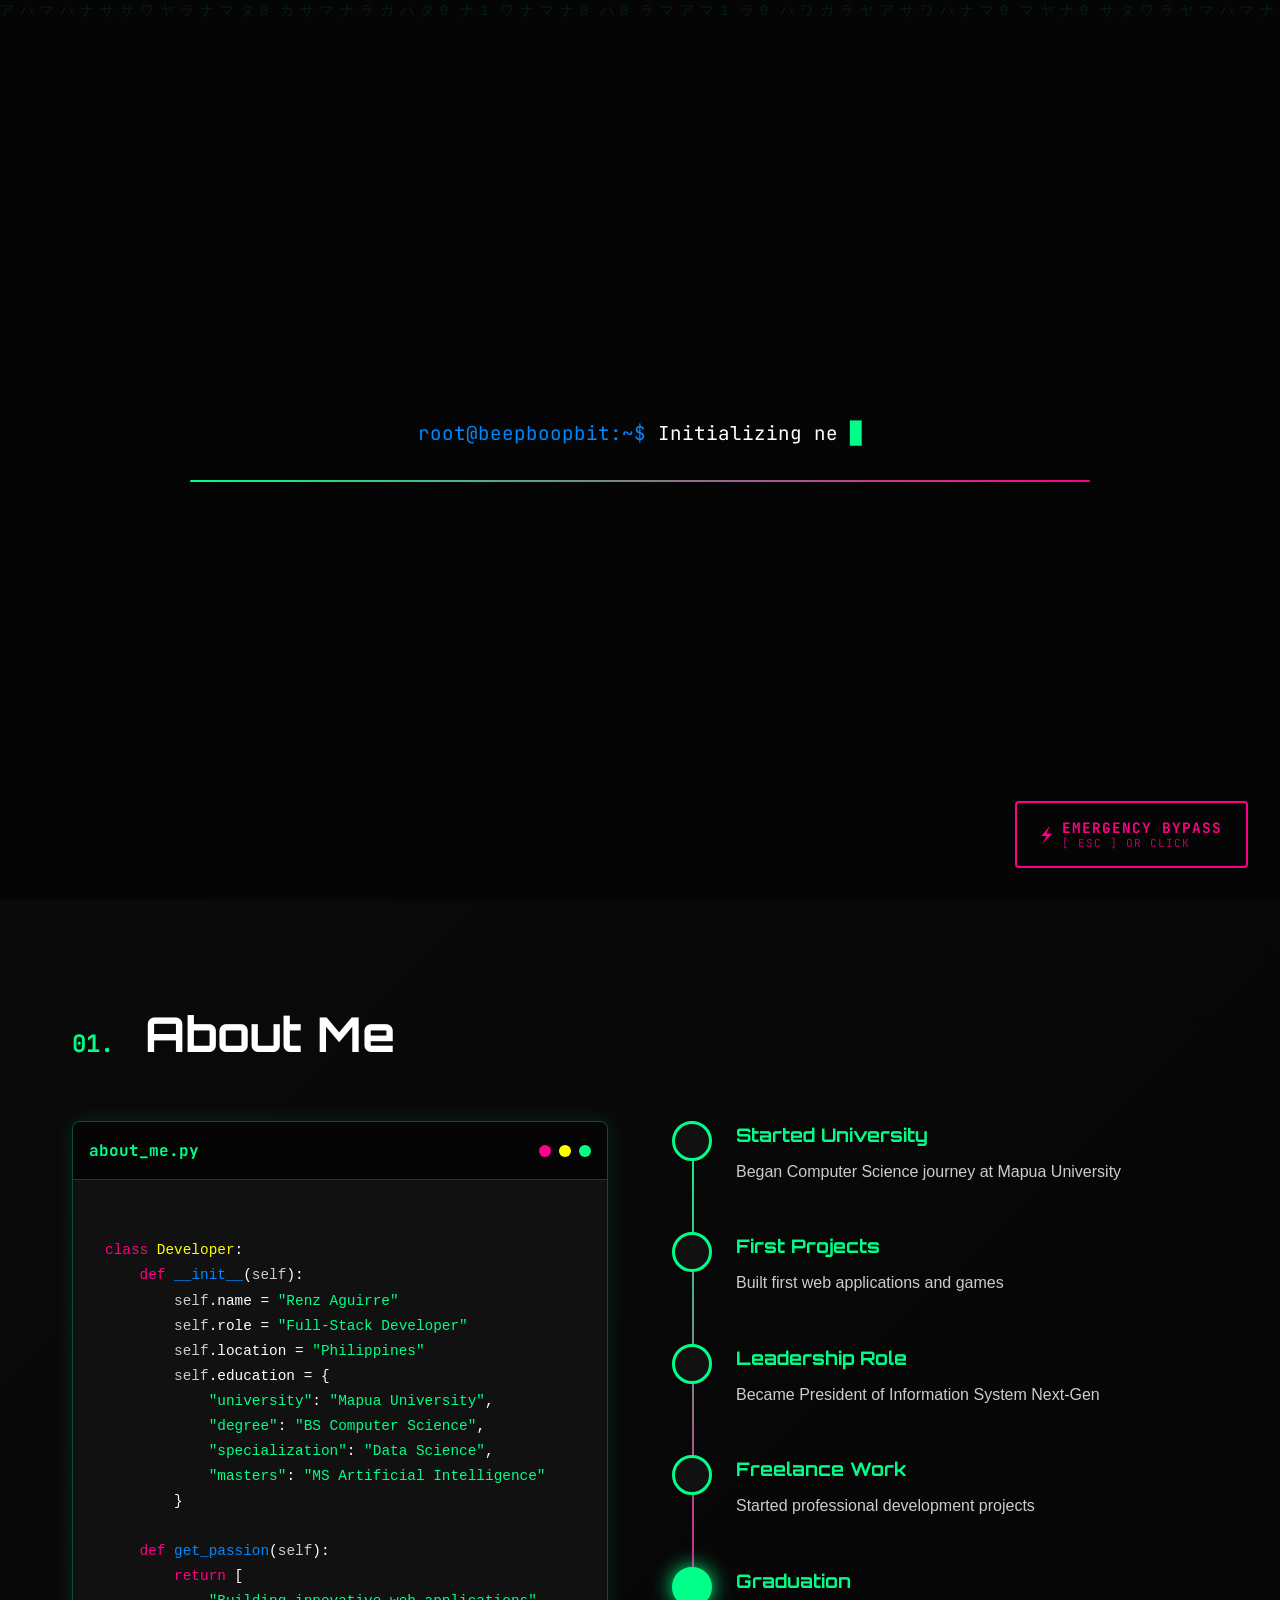
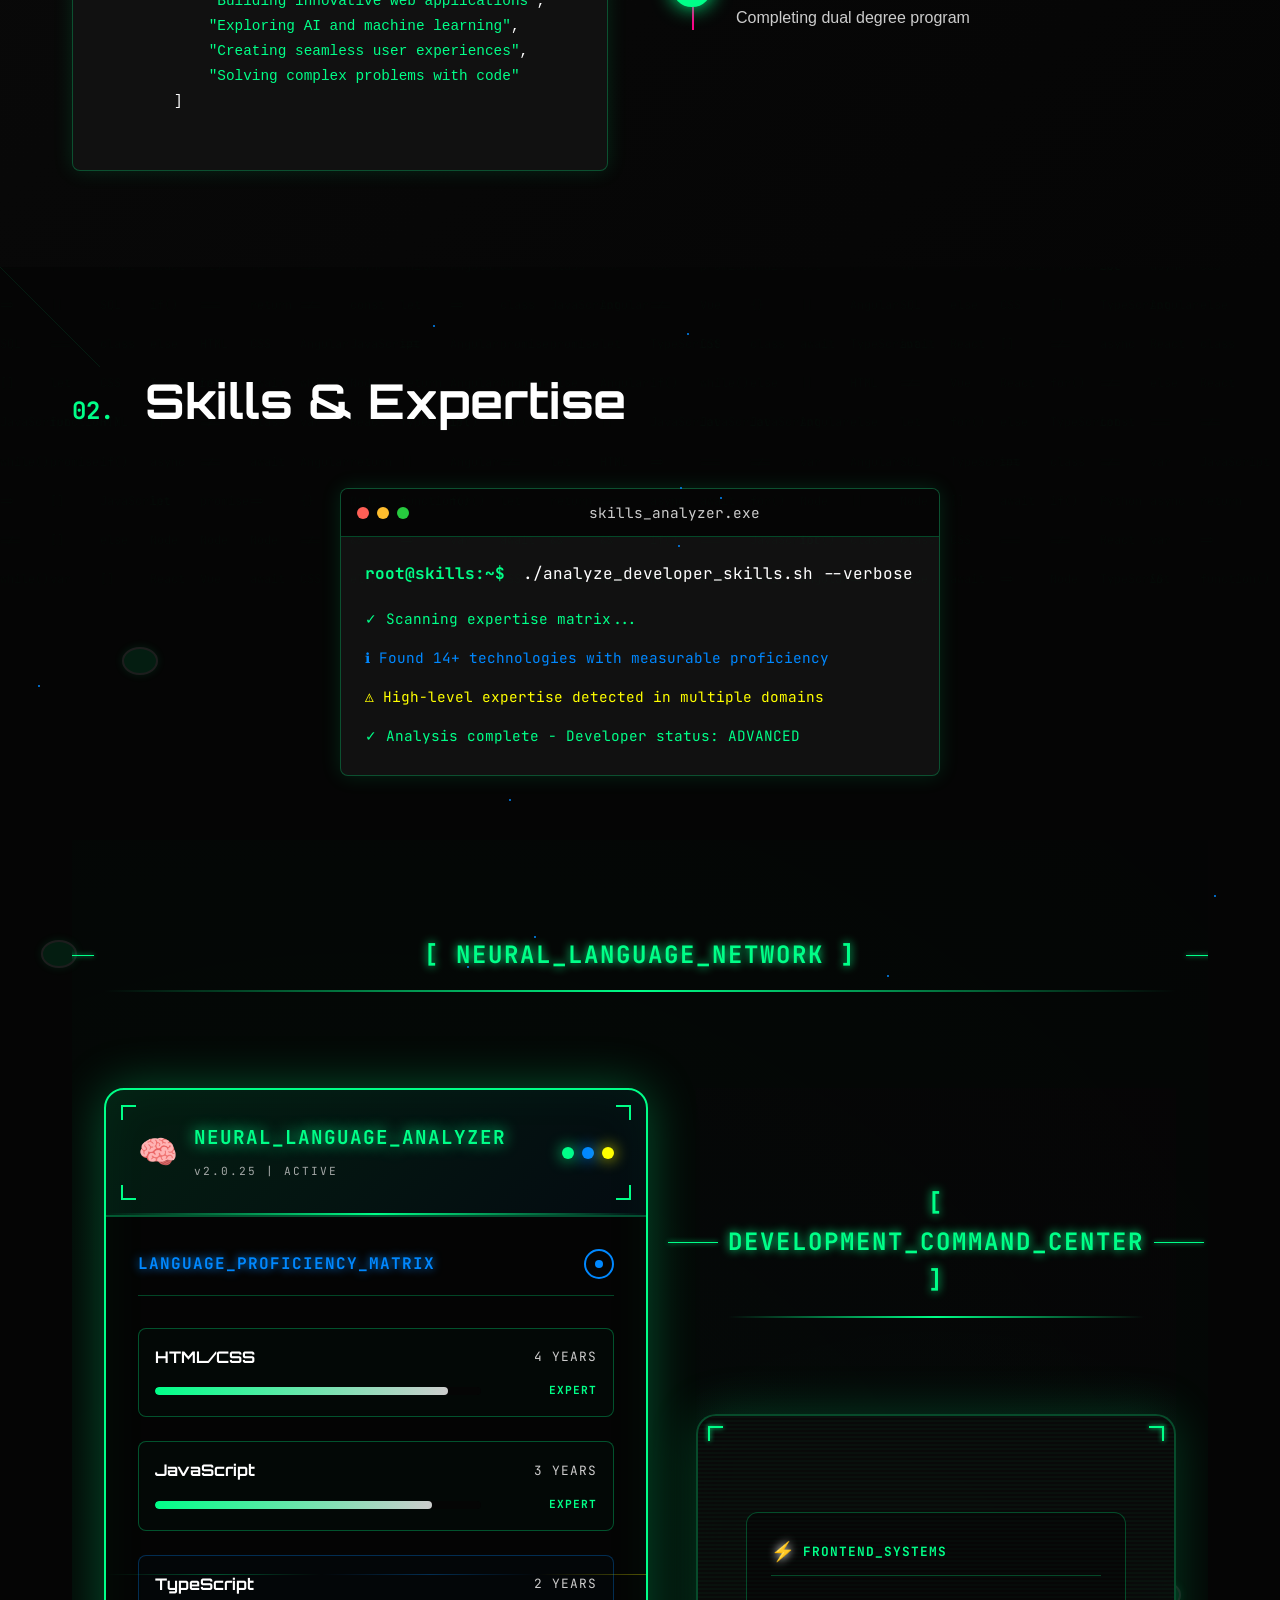
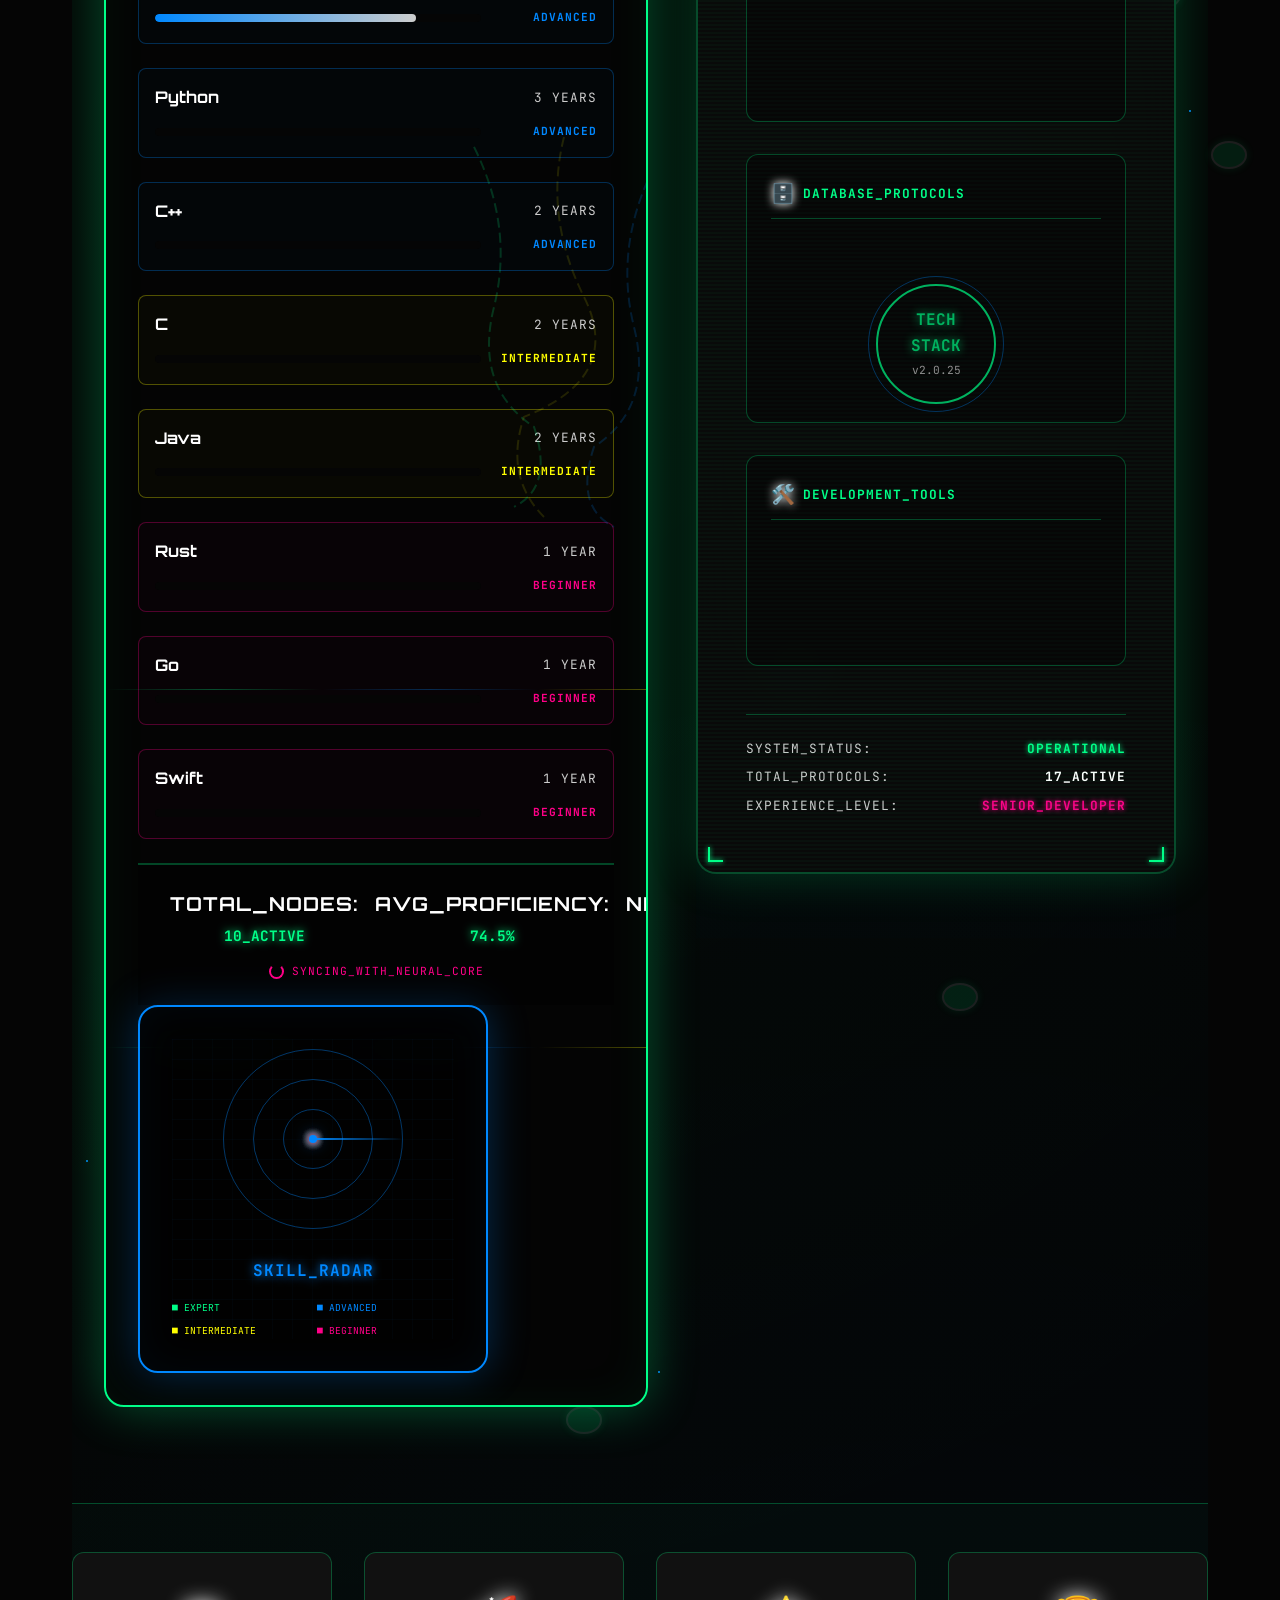
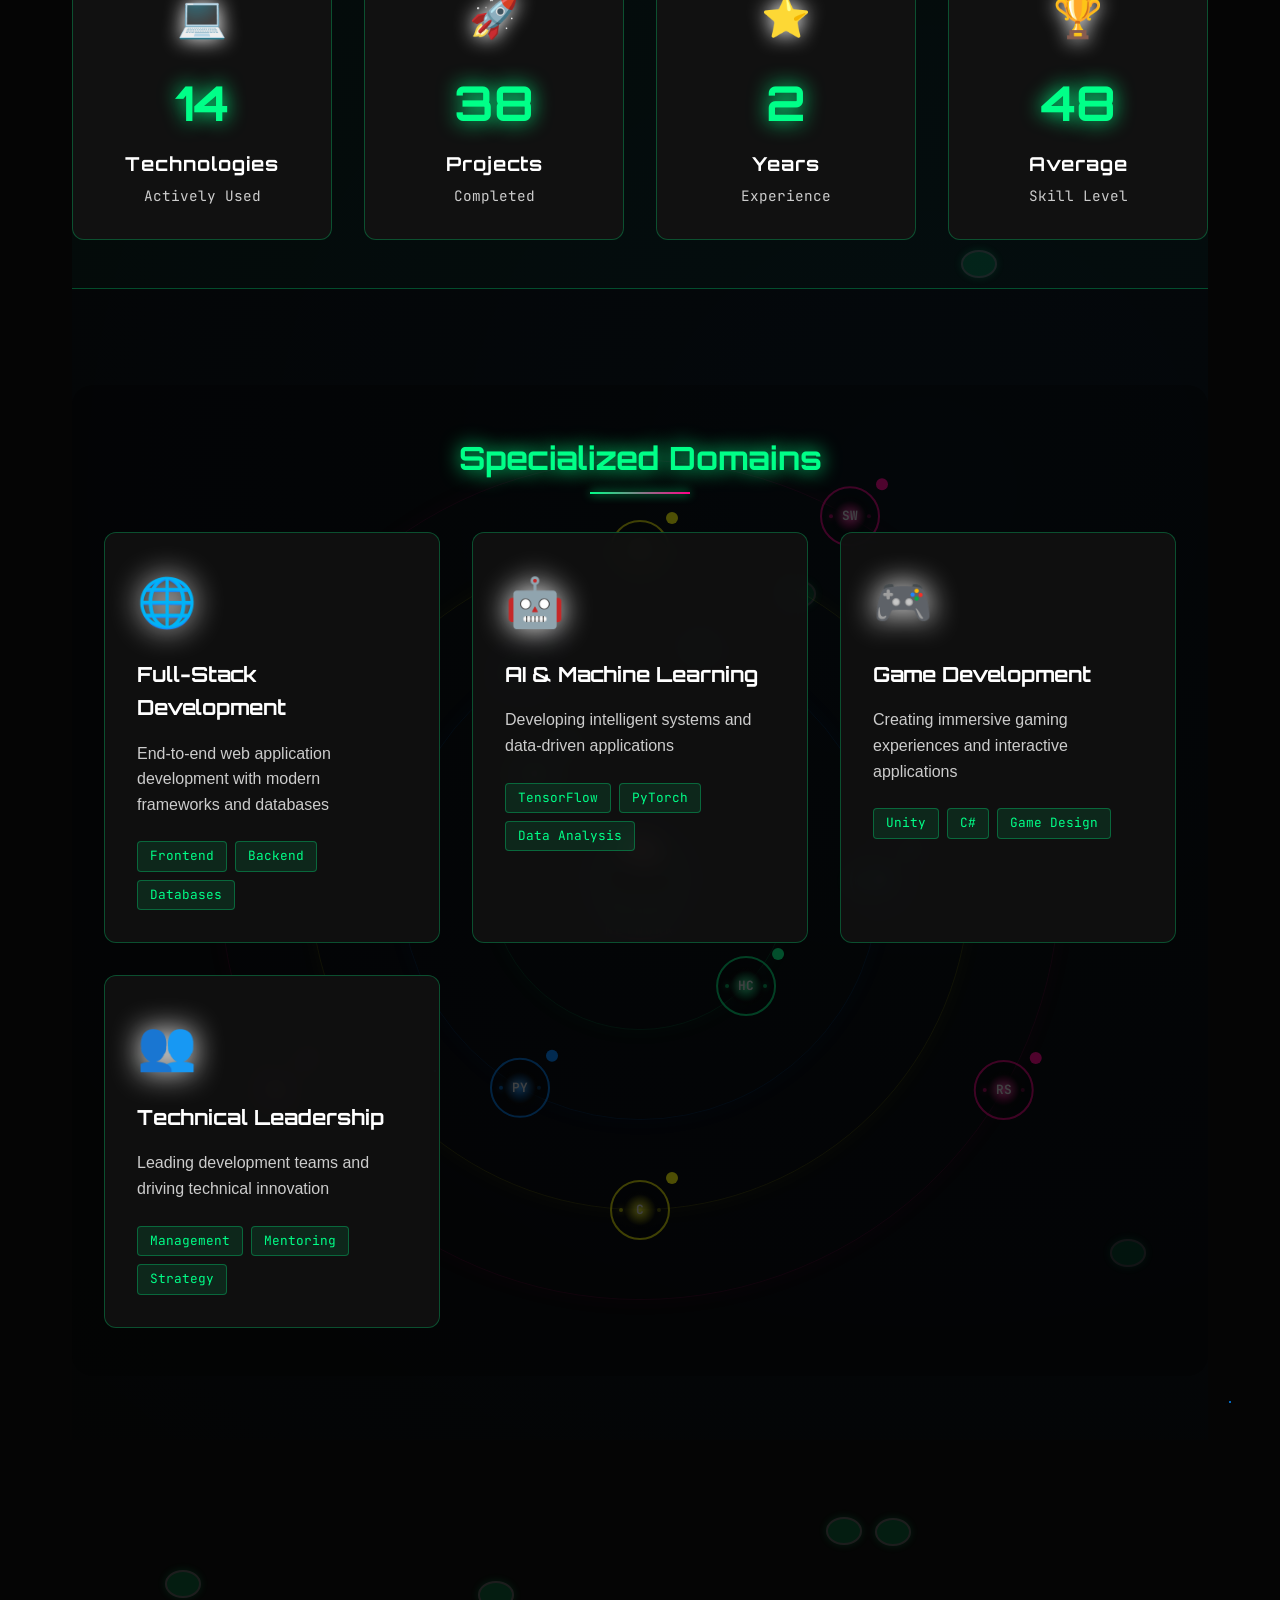
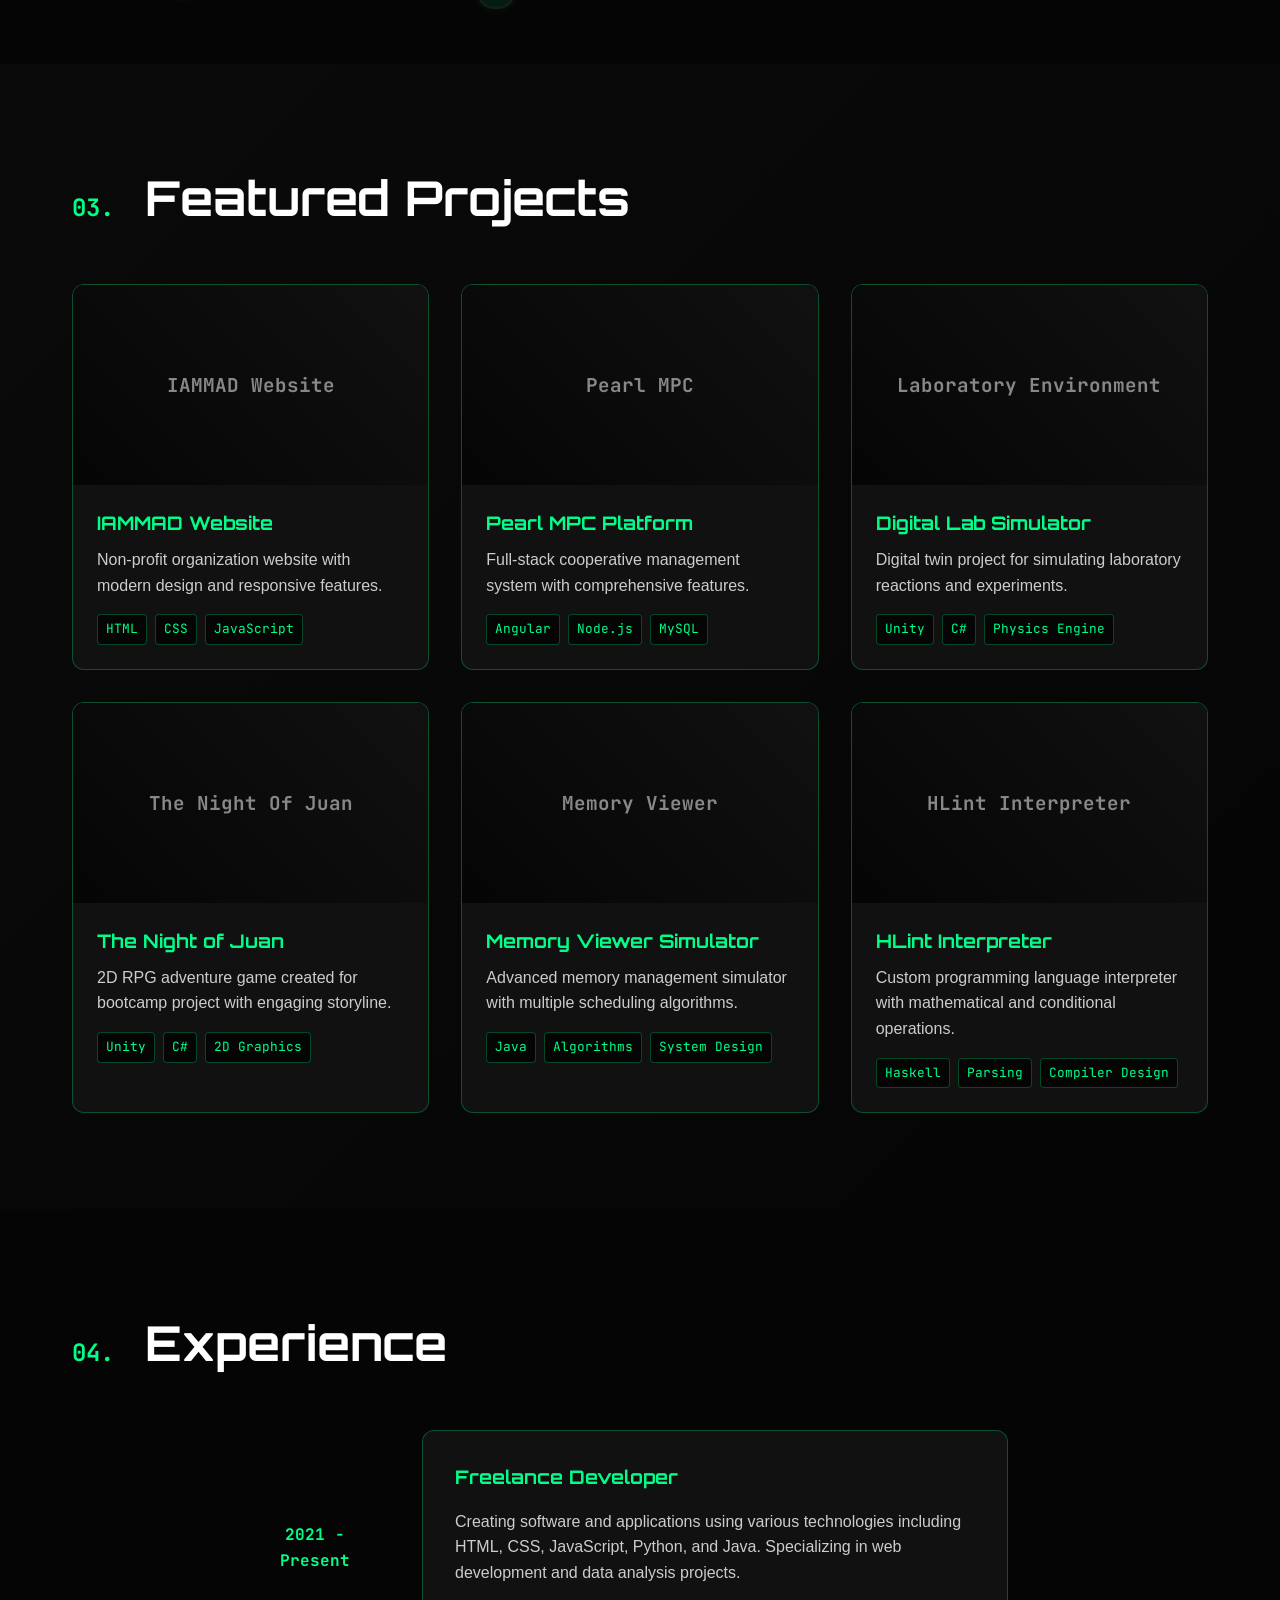
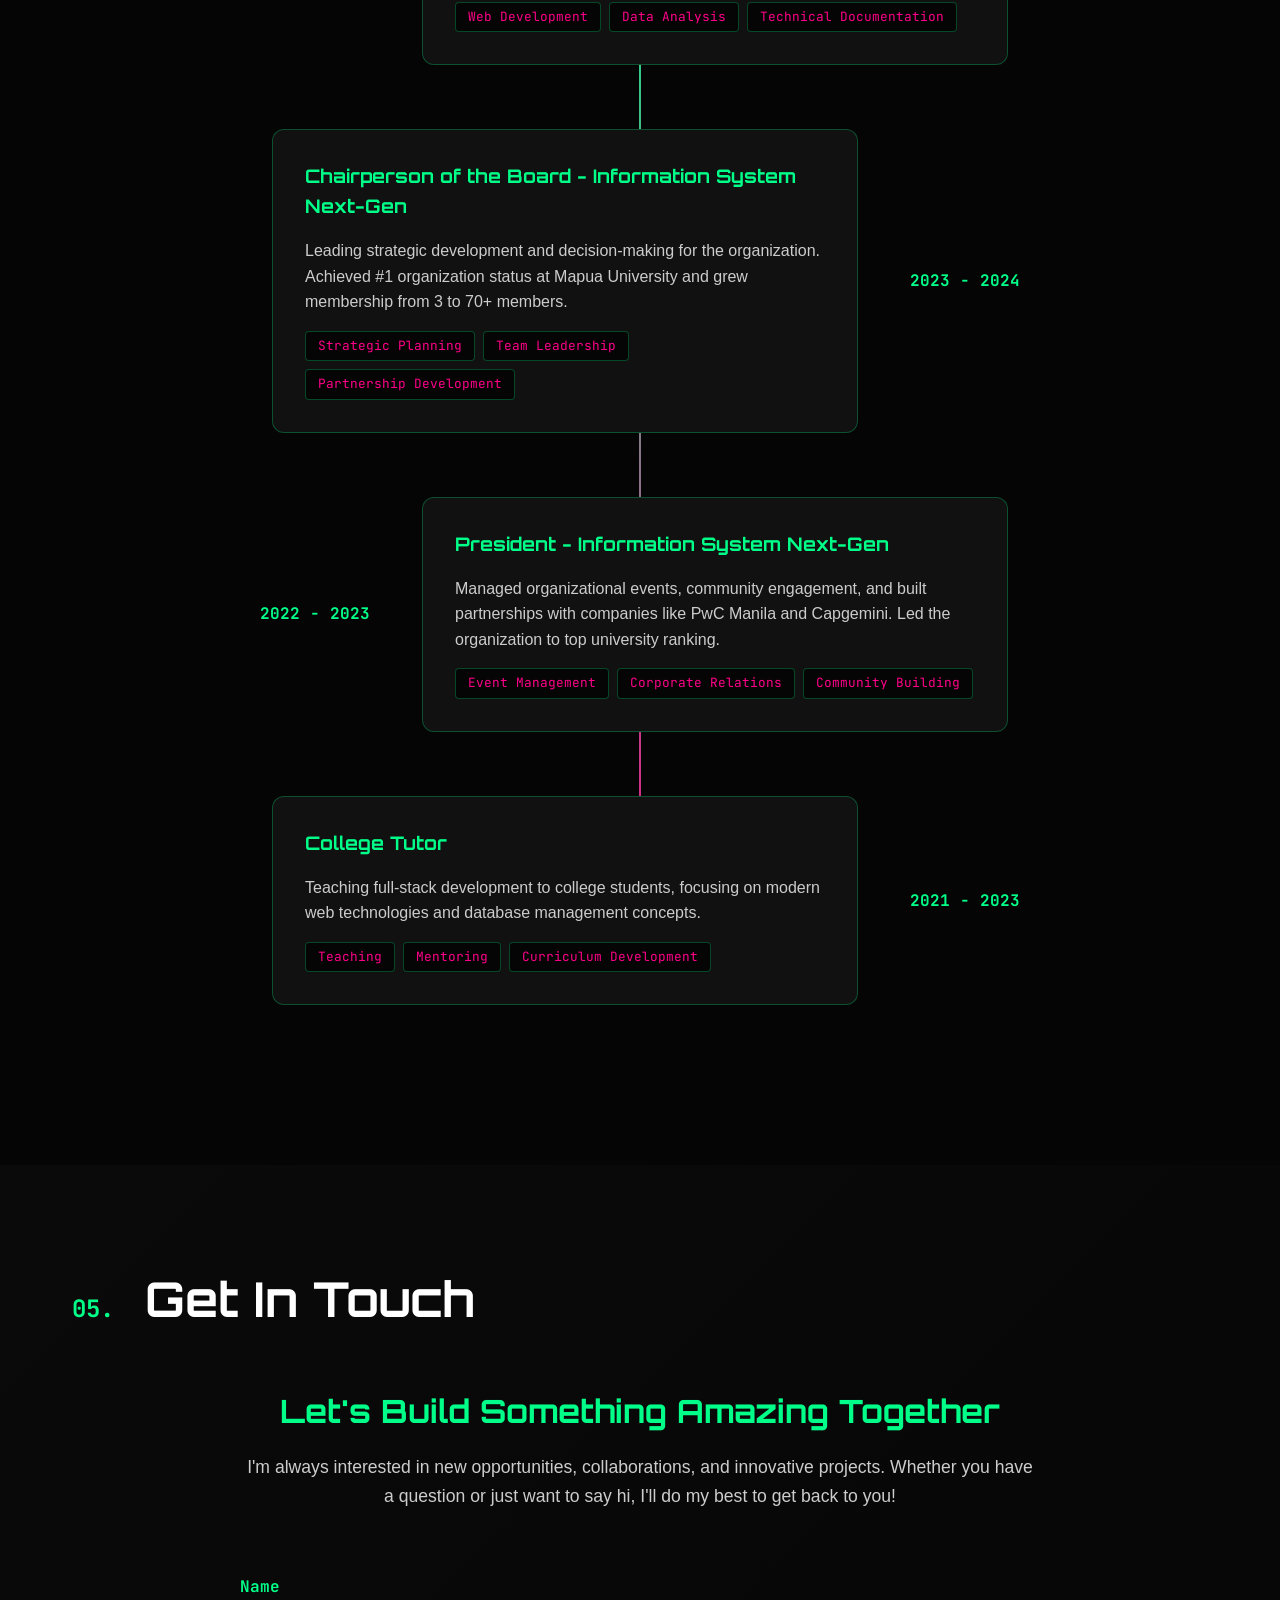
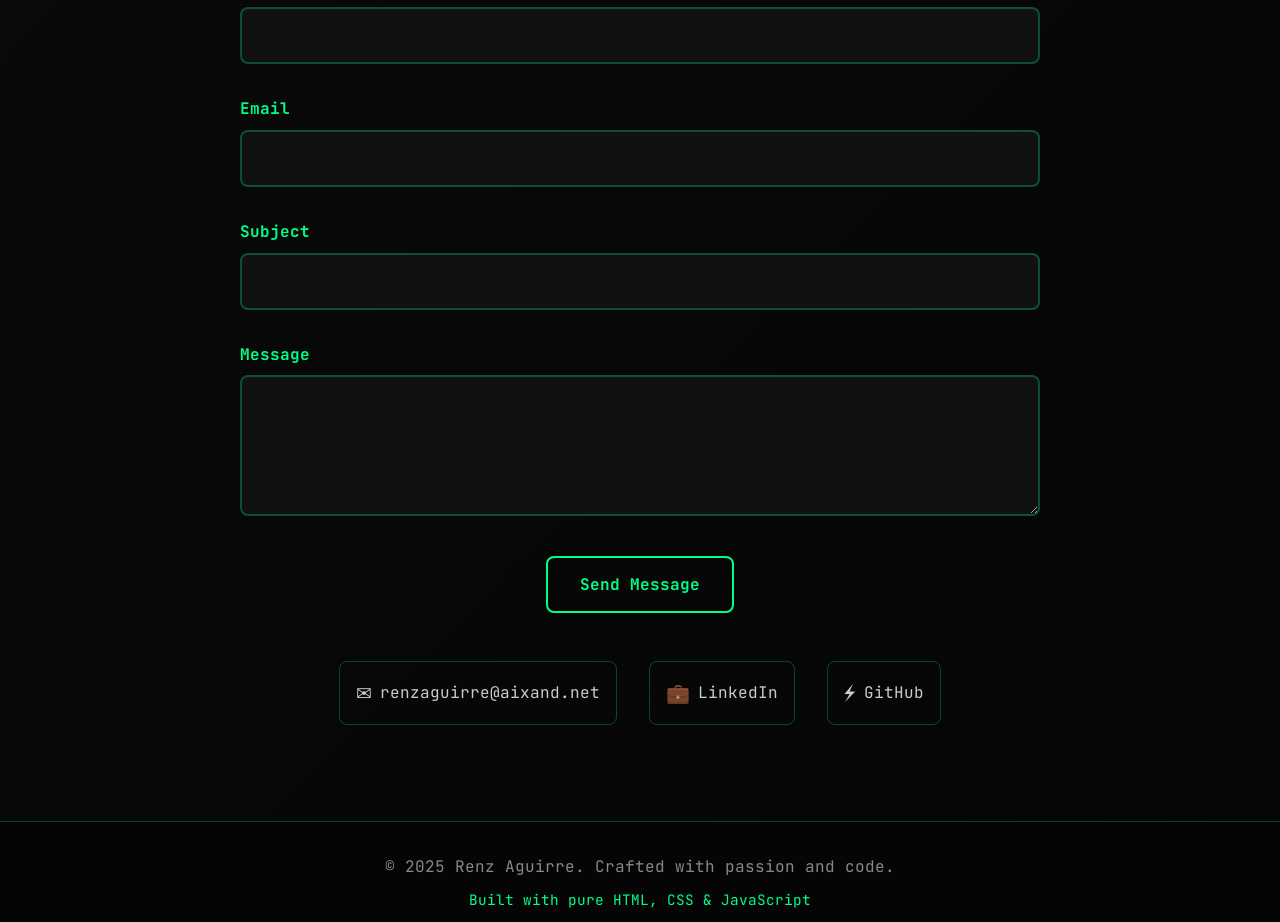
==== commit dfe50fbd: "feat: language analysis" ====
--- a/index.html
+++ b/index.html
@@ -220,131 +220,58 @@
                 </div>
             </div>
             <div class="skills-content">
-                <!-- Programming Languages DNA Helix -->
+                <!-- Programming Languages Neural Network Hub -->
                 <div class="languages-section">
                     <div class="section-header">
-                        <h3>[ CORE_PROGRAMMING_LANGUAGES ]</h3>
+                        <h3>[ NEURAL_LANGUAGE_NETWORK ]</h3>
                         <div class="header-scanner"></div>
                     </div>
                     <div class="languages-layout">
-                        <div class="dna-container">
-                            <div class="dna-helix" id="dnaHelix">
-                                <div class="dna-strand strand-1"></div>
-                                <div class="dna-strand strand-2"></div>
-                                
-                                <div class="orbit-ring ring-1">
-                                    <div class="language-molecule expert" data-skill="HTML/CSS" data-level="90" data-years="4" style="--orbit-delay: 0s">
-                                        <div class="molecule-core">
-                                            <span class="molecule-symbol">HC</span>
-                                            <div class="electron-orbit">
-                                                <div class="electron"></div>
+                        
+                        <div class="neural-analysis-dashboard">
+                            <!-- Dashboard Header with HUD Elements -->
+                            <div class="dashboard-header">
+                                <div class="hud-frame">
+                                    <div class="corner-indicators">
+                                        <div class="corner-light top-left"></div>
+                                        <div class="corner-light top-right"></div>
+                                        <div class="corner-light bottom-left"></div>
+                                        <div class="corner-light bottom-right"></div>
+                                    </div>
+                                    <div class="header-content">
+                                        <div class="dashboard-title">
+                                            <span class="title-icon">🧠</span>
+                                            <div class="title-text">
+                                                <h4>NEURAL_LANGUAGE_ANALYZER</h4>
+                                                <span class="version">v2.0.25 | ACTIVE</span>
                                             </div>
                                         </div>
-                                        <div class="molecule-data">
-                                            <span class="molecule-name">HTML/CSS</span>
-                                            <span class="molecule-level">EXPERT</span>
-                                        </div>
-                                    </div>
-                                </div>
-                                
-                                <div class="orbit-ring ring-2">
-                                    <div class="language-molecule expert" data-skill="JavaScript" data-level="85" data-years="3" style="--orbit-delay: -5s">
-                                        <div class="molecule-core">
-                                            <span class="molecule-symbol">JS</span>
-                                            <div class="electron-orbit">
-                                                <div class="electron"></div>
-                                            </div>
-                                        </div>
-                                        <div class="molecule-data">
-                                            <span class="molecule-name">JavaScript</span>
-                                            <span class="molecule-level">EXPERT</span>
-                                        </div>
-                                    </div>
-                                </div>
-                                
-                                <div class="orbit-ring ring-3">
-                                    <div class="language-molecule advanced" data-skill="TypeScript" data-level="80" data-years="2" style="--orbit-delay: -10s">
-                                        <div class="molecule-core">
-                                            <span class="molecule-symbol">TS</span>
-                                            <div class="electron-orbit">
-                                                <div class="electron"></div>
-                                            </div>
-                                        </div>
-                                        <div class="molecule-data">
-                                            <span class="molecule-name">TypeScript</span>
-                                            <span class="molecule-level">ADVANCED</span>
-                                        </div>
-                                    </div>
-                                </div>
-                                
-                                <div class="orbit-ring ring-4">
-                                    <div class="language-molecule advanced" data-skill="Python" data-level="75" data-years="3" style="--orbit-delay: -15s">
-                                        <div class="molecule-core">
-                                            <span class="molecule-symbol">PY</span>
-                                            <div class="electron-orbit">
-                                                <div class="electron"></div>
-                                            </div>
-                                        </div>
-                                        <div class="molecule-data">
-                                            <span class="molecule-name">Python</span>
-                                            <span class="molecule-level">ADVANCED</span>
-                                        </div>
-                                    </div>
-                                </div>
-                                
-                                <div class="orbit-ring ring-5">
-                                    <div class="language-molecule advanced" data-skill="C++" data-level="70" data-years="2" style="--orbit-delay: -20s">
-                                        <div class="molecule-core">
-                                            <span class="molecule-symbol">C+</span>
-                                            <div class="electron-orbit">
-                                                <div class="electron"></div>
-                                            </div>
-                                        </div>
-                                        <div class="molecule-data">
-                                            <span class="molecule-name">C++</span>
-                                            <span class="molecule-level">ADVANCED</span>
-                                        </div>
-                                    </div>
-                                </div>
-                                
-                                <div class="orbit-ring ring-6">
-                                    <div class="language-molecule intermediate" data-skill="C" data-level="60" data-years="2" style="--orbit-delay: -25s">
-                                        <div class="molecule-core">
-                                            <span class="molecule-symbol">C</span>
-                                            <div class="electron-orbit">
-                                                <div class="electron"></div>
-                                            </div>
-                                        </div>
-                                        <div class="molecule-data">
-                                            <span class="molecule-name">C</span>
-                                            <span class="molecule-level">INTERMEDIATE</span>
-                                        </div>
-                                    </div>
-                                </div>
-                                
-                                <div class="orbit-ring ring-7">
-                                    <div class="language-molecule beginner" data-skill="Rust" data-level="40" data-years="1" style="--orbit-delay: -30s">
-                                        <div class="molecule-core">
-                                            <span class="molecule-symbol">RS</span>
-                                            <div class="electron-orbit">
-                                                <div class="electron"></div>
-                                            </div>
-                                        </div>
-                                        <div class="molecule-data">
-                                            <span class="molecule-name">Rust</span>
-                                            <span class="molecule-level">BEGINNER</span>
-                                        </div>
-                                    </div>
-                                </div>
-                            </div>
-                        </div>
-                        
-                        <div class="skills-summary">
-                            <div class="summary-header">
-                                <h4>LANGUAGE_ANALYSIS</h4>
-                                <div class="scan-indicator"></div>
-                            </div>
-                            <div class="summary-list">
+                                        <div class="status-indicators">
+                                            <div class="status-dot online"></div>
+                                            <div class="status-dot processing"></div>
+                                            <div class="status-dot analyzing"></div>
+                                        </div>
+                                    </div>
+                                    <div class="scan-line"></div>
+                                </div>
+                            </div>
+                            
+                            <!-- Neural Data Streams -->
+                            <div class="neural-data-streams">
+                                <div class="data-flow-lines">
+                                    <div class="flow-line line-1"></div>
+                                    <div class="flow-line line-2"></div>
+                                    <div class="flow-line line-3"></div>
+                                </div>
+                                
+                                <!-- Language Processing Matrix -->
+                                <div class="processing-matrix">
+                                    <div class="matrix-header">
+                                        <span class="matrix-label">LANGUAGE_PROFICIENCY_MATRIX</span>
+                                        <div class="matrix-scan"></div>
+                                    </div>
+                                    
+                                    <div class="summary-list neural-grid">
                                 <div class="skill-entry expert">
                                     <div class="skill-info">
                                         <span class="skill-name">HTML/CSS</span>
@@ -423,6 +350,19 @@
                                     </div>
                                 </div>
                                 
+                                <div class="skill-entry intermediate">
+                                    <div class="skill-info">
+                                        <span class="skill-name">Java</span>
+                                        <span class="skill-years">2 YEARS</span>
+                                    </div>
+                                    <div class="skill-bar-container">
+                                        <div class="skill-bar intermediate" data-level="65">
+                                            <div class="bar-fill" style="--width: 65%"></div>
+                                        </div>
+                                        <span class="skill-label">INTERMEDIATE</span>
+                                    </div>
+                                </div>
+                                
                                 <div class="skill-entry beginner">
                                     <div class="skill-info">
                                         <span class="skill-name">Rust</span>
@@ -433,6 +373,102 @@
                                             <div class="bar-fill" style="--width: 40%"></div>
                                         </div>
                                         <span class="skill-label">BEGINNER</span>
+                                    </div>
+                                </div>
+                                
+                                <div class="skill-entry beginner">
+                                    <div class="skill-info">
+                                        <span class="skill-name">Go</span>
+                                        <span class="skill-years">1 YEAR</span>
+                                    </div>
+                                    <div class="skill-bar-container">
+                                        <div class="skill-bar beginner" data-level="35">
+                                            <div class="bar-fill" style="--width: 35%"></div>
+                                        </div>
+                                        <span class="skill-label">BEGINNER</span>
+                                    </div>
+                                </div>
+                                
+                                <div class="skill-entry beginner">
+                                    <div class="skill-info">
+                                        <span class="skill-name">Swift</span>
+                                        <span class="skill-years">1 YEAR</span>
+                                    </div>
+                                    <div class="skill-bar-container">
+                                        <div class="skill-bar beginner" data-level="30">
+                                            <div class="bar-fill" style="--width: 30%"></div>
+                                        </div>
+                                        <span class="skill-label">BEGINNER</span>
+                                    </div>
+                                </div>
+                                
+                                <!-- Neural Analytics Footer -->
+                                <div class="analytics-footer">
+                                    <div class="neural-stats">
+                                        <div class="stat-item">
+                                            <span class="stat-label">TOTAL_NODES:</span>
+                                            <span class="stat-value">10_ACTIVE</span>
+                                        </div>
+                                        <div class="stat-item">
+                                            <span class="stat-label">AVG_PROFICIENCY:</span>
+                                            <span class="stat-value">74.5%</span>
+                                        </div>
+                                        <div class="stat-item">
+                                            <span class="stat-label">NEURAL_ACTIVITY:</span>
+                                            <span class="stat-value expert">HIGH</span>
+                                        </div>
+                                    </div>
+                                    <div class="data-sync">
+                                        <div class="sync-indicator"></div>
+                                        <span class="sync-text">SYNCING_WITH_NEURAL_CORE</span>
+                                    </div>
+                                </div>
+                            </div>
+                            
+                            <!-- Neural Connection Tendrils -->
+                            <div class="neural-tendrils">
+                                <svg class="tendril-svg" viewBox="0 0 200 400">
+                                    <path class="tendril-path path-1" d="M10,20 Q50,100 30,180 T70,300 Q90,360 50,380" stroke="var(--primary-neon)" stroke-width="2" fill="none" opacity="0.3"/>
+                                    <path class="tendril-path path-2" d="M190,40 Q150,120 170,200 T130,320 Q110,380 150,400" stroke="var(--accent-neon)" stroke-width="2" fill="none" opacity="0.3"/>
+                                    <path class="tendril-path path-3" d="M100,10 Q80,90 120,170 T60,290 Q40,350 80,390" stroke="var(--warning-neon)" stroke-width="2" fill="none" opacity="0.2"/>
+                                </svg>
+                            </div>
+                        </div>
+                        
+                        <!-- Holographic Data Panel -->
+                        <div class="holographic-panel">
+                            <div class="holo-frame">
+                                <div class="holo-grid"></div>
+                                <div class="holo-content">
+                                    <div class="expertise-radar">
+                                        <div class="radar-center"></div>
+                                        <div class="radar-rings">
+                                            <div class="radar-ring ring-1"></div>
+                                            <div class="radar-ring ring-2"></div>
+                                            <div class="radar-ring ring-3"></div>
+                                        </div>
+                                        <div class="radar-sweep"></div>
+                                        <div class="expertise-markers">
+                                            <div class="marker expert" style="--angle: 45deg; --distance: 85%"></div>
+                                            <div class="marker expert" style="--angle: 90deg; --distance: 80%"></div>
+                                            <div class="marker advanced" style="--angle: 135deg; --distance: 75%"></div>
+                                            <div class="marker advanced" style="--angle: 180deg; --distance: 70%"></div>
+                                            <div class="marker advanced" style="--angle: 225deg; --distance: 65%"></div>
+                                            <div class="marker intermediate" style="--angle: 270deg; --distance: 60%"></div>
+                                            <div class="marker intermediate" style="--angle: 315deg; --distance: 55%"></div>
+                                            <div class="marker beginner" style="--angle: 0deg; --distance: 40%"></div>
+                                            <div class="marker beginner" style="--angle: 30deg; --distance: 35%"></div>
+                                            <div class="marker beginner" style="--angle: 330deg; --distance: 30%"></div>
+                                        </div>
+                                    </div>
+                                    <div class="radar-labels">
+                                        <div class="radar-title">SKILL_RADAR</div>
+                                        <div class="radar-legend">
+                                            <div class="legend-item expert">■ EXPERT</div>
+                                            <div class="legend-item advanced">■ ADVANCED</div>
+                                            <div class="legend-item intermediate">■ INTERMEDIATE</div>
+                                            <div class="legend-item beginner">■ BEGINNER</div>
+                                        </div>
                                     </div>
                                 </div>
                             </div>
@@ -570,7 +606,7 @@
                             </div>
                             <div class="status-line">
                                 <span class="status-label">TOTAL_PROTOCOLS:</span>
-                                <span class="status-value">14_ACTIVE</span>
+                                <span class="status-value">17_ACTIVE</span>
                             </div>
                             <div class="status-line">
                                 <span class="status-label">EXPERIENCE_LEVEL:</span>
@@ -585,7 +621,7 @@
                     <div class="stats-grid">
                         <div class="stat-card">
                             <div class="stat-icon">💻</div>
-                            <div class="stat-number" data-target="14">0</div>
+                            <div class="stat-number" data-target="17">0</div>
                             <div class="stat-label">Technologies</div>
                             <div class="stat-detail">Actively Used</div>
                         </div>
@@ -611,6 +647,159 @@
                 </div>
                 
                 <div class="skill-domains">
+                    <!-- Neural Network Hub Background -->
+                    <div class="neural-network-background">
+                        <div class="neural-core-bg" id="neuralCoreBg">
+                            <!-- Central Processing Core -->
+                            <div class="processing-core-bg">
+                                <div class="core-rings-bg">
+                                    <div class="core-ring-bg inner"></div>
+                                    <div class="core-ring-bg middle"></div>
+                                    <div class="core-ring-bg outer"></div>
+                                </div>
+                                <div class="core-center-bg">
+                                    <div class="brain-icon-bg">🧠</div>
+                                    <div class="core-label-bg">
+                                        <span class="core-title-bg">NEURAL</span>
+                                        <span class="core-subtitle-bg">NETWORK</span>
+                                    </div>
+                                </div>
+                            </div>
+                            
+                            <!-- Expert Level Neural Pathway - Fastest Speed (25s) -->
+                            <div class="neural-pathway-bg expert-pathway-bg">
+                                <div class="neural-node-bg expert" data-skill="HTML/CSS" style="--orbit-angle: 45deg">
+                                    <div class="node-core-bg">
+                                        <span class="node-symbol-bg">HC</span>
+                                        <div class="neural-activity-bg">
+                                            <div class="synapse-bg active"></div>
+                                            <div class="synapse-bg active"></div>
+                                            <div class="synapse-bg active"></div>
+                                        </div>
+                                    </div>
+                                    <div class="activation-pulse-bg"></div>
+                                </div>
+                                
+                                <div class="neural-node-bg expert" data-skill="JavaScript" style="--orbit-angle: 225deg">
+                                    <div class="node-core-bg">
+                                        <span class="node-symbol-bg">JS</span>
+                                        <div class="neural-activity-bg">
+                                            <div class="synapse-bg active"></div>
+                                            <div class="synapse-bg active"></div>
+                                            <div class="synapse-bg active"></div>
+                                        </div>
+                                    </div>
+                                    <div class="activation-pulse-bg"></div>
+                                </div>
+                            </div>
+                            
+                            <!-- Advanced Level Neural Pathway - Medium-Fast Speed (35s) -->
+                            <div class="neural-pathway-bg advanced-pathway-bg">
+                                <div class="neural-node-bg advanced" data-skill="TypeScript" style="--orbit-angle: 0deg">
+                                    <div class="node-core-bg">
+                                        <span class="node-symbol-bg">TS</span>
+                                        <div class="neural-activity-bg">
+                                            <div class="synapse-bg active"></div>
+                                            <div class="synapse-bg active"></div>
+                                            <div class="synapse-bg"></div>
+                                        </div>
+                                    </div>
+                                    <div class="activation-pulse-bg"></div>
+                                </div>
+                                
+                                <div class="neural-node-bg advanced" data-skill="Python" style="--orbit-angle: 120deg">
+                                    <div class="node-core-bg">
+                                        <span class="node-symbol-bg">PY</span>
+                                        <div class="neural-activity-bg">
+                                            <div class="synapse-bg active"></div>
+                                            <div class="synapse-bg active"></div>
+                                            <div class="synapse-bg"></div>
+                                        </div>
+                                    </div>
+                                    <div class="activation-pulse-bg"></div>
+                                </div>
+                                
+                                <div class="neural-node-bg advanced" data-skill="C++" style="--orbit-angle: 240deg">
+                                    <div class="node-core-bg">
+                                        <span class="node-symbol-bg">C+</span>
+                                        <div class="neural-activity-bg">
+                                            <div class="synapse-bg active"></div>
+                                            <div class="synapse-bg active"></div>
+                                            <div class="synapse-bg"></div>
+                                        </div>
+                                    </div>
+                                    <div class="activation-pulse-bg"></div>
+                                </div>
+                            </div>
+                            
+                            <!-- Intermediate Level Neural Pathway - Medium Speed (50s) -->
+                            <div class="neural-pathway-bg intermediate-pathway-bg">
+                                <div class="neural-node-bg intermediate" data-skill="C" style="--orbit-angle: 90deg">
+                                    <div class="node-core-bg">
+                                        <span class="node-symbol-bg">C</span>
+                                        <div class="neural-activity-bg">
+                                            <div class="synapse-bg active"></div>
+                                            <div class="synapse-bg"></div>
+                                            <div class="synapse-bg"></div>
+                                        </div>
+                                    </div>
+                                    <div class="activation-pulse-bg"></div>
+                                </div>
+                                
+                                <div class="neural-node-bg intermediate" data-skill="Java" style="--orbit-angle: 270deg">
+                                    <div class="node-core-bg">
+                                        <span class="node-symbol-bg">JV</span>
+                                        <div class="neural-activity-bg">
+                                            <div class="synapse-bg active"></div>
+                                            <div class="synapse-bg"></div>
+                                            <div class="synapse-bg"></div>
+                                        </div>
+                                    </div>
+                                    <div class="activation-pulse-bg"></div>
+                                </div>
+                            </div>
+                            
+                            <!-- Beginner Level Neural Pathway - Slowest Speed (70s) -->
+                            <div class="neural-pathway-bg beginner-pathway-bg">
+                                <div class="neural-node-bg beginner" data-skill="Rust" style="--orbit-angle: 30deg">
+                                    <div class="node-core-bg">
+                                        <span class="node-symbol-bg">RS</span>
+                                        <div class="neural-activity-bg">
+                                            <div class="synapse-bg active"></div>
+                                            <div class="synapse-bg"></div>
+                                            <div class="synapse-bg"></div>
+                                        </div>
+                                    </div>
+                                    <div class="activation-pulse-bg"></div>
+                                </div>
+                                
+                                <div class="neural-node-bg beginner" data-skill="Go" style="--orbit-angle: 150deg">
+                                    <div class="node-core-bg">
+                                        <span class="node-symbol-bg">GO</span>
+                                        <div class="neural-activity-bg">
+                                            <div class="synapse-bg active"></div>
+                                            <div class="synapse-bg"></div>
+                                            <div class="synapse-bg"></div>
+                                        </div>
+                                    </div>
+                                    <div class="activation-pulse-bg"></div>
+                                </div>
+                                
+                                <div class="neural-node-bg beginner" data-skill="Swift" style="--orbit-angle: 300deg">
+                                    <div class="node-core-bg">
+                                        <span class="node-symbol-bg">SW</span>
+                                        <div class="neural-activity-bg">
+                                            <div class="synapse-bg active"></div>
+                                            <div class="synapse-bg"></div>
+                                            <div class="synapse-bg"></div>
+                                        </div>
+                                    </div>
+                                    <div class="activation-pulse-bg"></div>
+                                </div>
+                            </div>
+                        </div>
+                    </div>
+                    
                     <h3 class="domains-title">Specialized Domains</h3>
                     <div class="domains-grid">
                         <div class="domain-card">
@@ -956,3 +1145,4 @@
     <script src="script.js"></script>
 </body>
 </html>
+
--- a/styles.css
+++ b/styles.css
@@ -868,202 +868,573 @@
 }
 
 .languages-layout {
-    display: grid;
-    grid-template-columns: 1fr 1fr;
-    gap: 4rem;
+    display: flex;
+    justify-content: center;
     align-items: start;
-    max-width: 1200px;
+    gap: 3rem;
+    max-width: 1400px;
     margin: 0 auto;
     padding: 0 2rem;
-}
-
-.dna-container {
+    position: relative;
+    z-index: 3;
+}
+
+.neural-network-hub {
     display: flex;
     justify-content: center;
     align-items: center;
     min-height: 600px;
     perspective: 1000px;
-}
-
-.dna-helix {
-    position: relative;
-    width: 400px;
+    position: relative;
+}
+
+.neural-core {
+    position: relative;
+    width: 500px;
     height: 500px;
     transform-style: preserve-3d;
 }
 
-.dna-strand {
-    position: absolute;
-    width: 300px;
-    height: 300px;
+/* Central Processing Core */
+.processing-core {
+    position: absolute;
+    top: 50%;
+    left: 50%;
+    transform: translate(-50%, -50%);
+    z-index: 10;
+}
+
+.core-rings {
+    position: relative;
+    width: 100px;
+    height: 100px;
+}
+
+.core-ring {
+    position: absolute;
     border-radius: 50%;
     top: 50%;
     left: 50%;
     transform: translate(-50%, -50%);
-}
-
-.strand-1 {
-    border: 2px dashed var(--primary-neon);
-    opacity: 0.2;
-    animation: strandPulse1 8s ease-in-out infinite;
-}
-
-.strand-2 {
-    border: 2px dashed var(--accent-neon);
-    opacity: 0.2;
-    transform: translate(-50%, -50%) rotateY(60deg);
-    animation: strandPulse2 8s ease-in-out infinite 4s;
-}
-
-.orbit-ring {
-    position: absolute;
+    border: 2px solid;
+}
+
+.core-ring.inner {
+    width: 60px;
+    height: 60px;
+    border-color: var(--primary-neon);
+    animation: coreRingPulse 3s ease-in-out infinite;
+}
+
+.core-ring.middle {
+    width: 80px;
+    height: 80px;
+    border-color: var(--accent-neon);
+    opacity: 0.7;
+    animation: coreRingPulse 4s ease-in-out infinite 1s;
+}
+
+.core-ring.outer {
     width: 100px;
     height: 100px;
+    border-color: var(--secondary-neon);
+    opacity: 0.5;
+    animation: coreRingPulse 5s ease-in-out infinite 2s;
+}
+
+.core-center {
+    position: absolute;
     top: 50%;
     left: 50%;
     transform: translate(-50%, -50%);
-    animation: slowOrbit 40s linear infinite;
-}
-
-.ring-1 { 
-    width: 120px; 
-    height: 120px; 
-    animation-delay: var(--orbit-delay);
-    z-index: 7;
-}
-.ring-2 { 
-    width: 160px; 
-    height: 160px; 
-    animation-delay: var(--orbit-delay);
-    z-index: 6;
-}
-.ring-3 { 
-    width: 200px; 
-    height: 200px; 
-    animation-delay: var(--orbit-delay);
-    z-index: 5;
-}
-.ring-4 { 
-    width: 240px; 
-    height: 240px; 
-    animation-delay: var(--orbit-delay);
-    z-index: 4;
-}
-.ring-5 { 
-    width: 280px; 
-    height: 280px; 
-    animation-delay: var(--orbit-delay);
-    z-index: 3;
-}
-.ring-6 { 
-    width: 320px; 
-    height: 320px; 
-    animation-delay: var(--orbit-delay);
+    text-align: center;
     z-index: 2;
 }
-.ring-7 { 
-    width: 360px; 
-    height: 360px; 
-    animation-delay: var(--orbit-delay);
-    z-index: 1;
-}
-
-.language-molecule {
-    position: absolute;
-    display: flex;
-    align-items: center;
-    gap: 0.75rem;
-    padding: 0.75rem 1rem;
-    background: rgba(10, 10, 10, 0.9);
-    border: 1px solid;
-    border-radius: 12px;
-    backdrop-filter: blur(10px);
-    transition: all var(--transition-normal);
-    cursor: pointer;
-    top: -20px;
-    left: -50px;
-    width: 140px;
-    transform: rotate(calc(-1 * (var(--orbit-delay) / 40s) * 360deg));
-}
-
-.language-molecule.expert {
-    border-color: var(--primary-neon);
-    box-shadow: 0 0 15px rgba(0, 255, 136, 0.3);
-}
-
-.language-molecule.advanced {
-    border-color: var(--accent-neon);
-    box-shadow: 0 0 15px rgba(0, 136, 255, 0.3);
-}
-
-.language-molecule.intermediate {
-    border-color: var(--warning-neon);
-    box-shadow: 0 0 15px rgba(255, 255, 0, 0.3);
-}
-
-.language-molecule.beginner {
-    border-color: var(--secondary-neon);
-    box-shadow: 0 0 15px rgba(255, 0, 136, 0.3);
-}
-
-.language-molecule:hover {
-    transform: rotate(calc(-1 * (var(--orbit-delay) / 40s) * 360deg)) scale(1.1);
-    z-index: 10;
-    filter: brightness(1.2);
-}
-
-.molecule-core {
-    position: relative;
-    width: 40px;
-    height: 40px;
-    background: var(--bg-darker);
-    border: 2px solid currentColor;
-    border-radius: 50%;
+
+.brain-icon {
+    font-size: 2rem;
+    margin-bottom: 0.5rem;
+    animation: brainPulse 2s ease-in-out infinite;
+}
+
+.core-label {
+    display: flex;
+    flex-direction: column;
+    gap: 0.1rem;
+}
+
+.core-title {
+    font-family: var(--font-mono);
+    font-size: 0.8rem;
+    font-weight: bold;
+    color: var(--primary-neon);
+    letter-spacing: 1px;
+}
+
+.core-subtitle {
+    font-family: var(--font-mono);
+    font-size: 0.6rem;
+    color: var(--text-secondary);
+    letter-spacing: 2px;
+}
+
+/* Neural Network Background */
+.neural-network-background {
+    position: absolute;
+    top: 0;
+    left: 0;
+    width: 100%;
+    height: 100%;
     display: flex;
     align-items: center;
     justify-content: center;
-    flex-shrink: 0;
-}
-
-.molecule-symbol {
-    font-family: var(--font-mono);
-    font-weight: bold;
-    font-size: 0.7rem;
-    color: currentColor;
-}
-
-.electron-orbit {
-    position: absolute;
-    width: 60px;
-    height: 60px;
-    border: 1px solid currentColor;
-    border-radius: 50%;
+    pointer-events: none;
+    z-index: 1;
     opacity: 0.3;
+    overflow: hidden;
+}
+
+.neural-core-bg {
+    position: relative;
+    width: 1200px;
+    height: 1200px;
+    transform-style: preserve-3d;
+}
+
+/* Background Central Processing Core */
+.processing-core-bg {
+    position: absolute;
     top: 50%;
     left: 50%;
     transform: translate(-50%, -50%);
-    animation: electronSpin 3s linear infinite;
-}
-
-.electron {
-    position: absolute;
+    z-index: 10;
+}
+
+.core-rings-bg {
+    position: relative;
+    width: 120px; 
+    height: 120px; 
+}
+
+.core-ring-bg {
+    position: absolute;
+    border-radius: 50%;
+    top: 50%;
+    left: 50%;
+    transform: translate(-50%, -50%);
+    border: 2px solid;
+}
+
+.core-ring-bg.inner {
+    width: 80px;
+    height: 80px;
+    border-color: var(--primary-neon);
+    animation: coreRingPulseBg 3s ease-in-out infinite;
+}
+
+.core-ring-bg.middle {
+    width: 100px;
+    height: 100px;
+    border-color: var(--accent-neon);
+    opacity: 0.7;
+    animation: coreRingPulseBg 4s ease-in-out infinite 1s;
+}
+
+.core-ring-bg.outer {
+    width: 120px;
+    height: 120px;
+    border-color: var(--secondary-neon);
+    opacity: 0.5;
+    animation: coreRingPulseBg 5s ease-in-out infinite 2s;
+}
+
+.core-center-bg {
+    position: absolute;
+    top: 50%;
+    left: 50%;
+    transform: translate(-50%, -50%);
+    text-align: center;
+    z-index: 2;
+}
+
+.brain-icon-bg {
+    font-size: 2.5rem;
+    margin-bottom: 0.5rem;
+    animation: brainPulseBg 2s ease-in-out infinite;
+    opacity: 0.8;
+}
+
+.core-label-bg {
+    display: flex;
+    flex-direction: column;
+    gap: 0.1rem;
+}
+
+.core-title-bg {
+    font-family: var(--font-mono);
+    font-size: 1rem;
+    font-weight: bold;
+    color: var(--primary-neon);
+    letter-spacing: 1px;
+    opacity: 0.8;
+}
+
+.core-subtitle-bg {
+    font-family: var(--font-mono);
+    font-size: 0.8rem;
+    color: var(--text-secondary);
+    letter-spacing: 2px;
+    opacity: 0.6;
+}
+
+/* Neural Connections SVG */
+.neural-connections {
+    position: absolute;
+    top: 0;
+    left: 0;
+    width: 100%;
+    height: 100%;
+    pointer-events: none;
+    z-index: 1;
+}
+
+/* Neural Pathways */
+.neural-pathway {
+    position: absolute;
+    top: 50%;
+    left: 50%;
+    transform: translate(-50%, -50%);
+    border-radius: 50%;
+}
+
+/* Background Neural Pathways with Orbital Movement */
+.neural-pathway-bg {
+    position: absolute;
+    top: 50%;
+    left: 50%;
+    transform: translate(-50%, -50%);
+    border-radius: 50%;
+}
+
+/* Expert Level Neural Pathway - Innermost, Fastest (25s) */
+.expert-pathway-bg {
+    width: 300px;
+    height: 300px;
+    animation: orbitalRotation 25s linear infinite;
+    z-index: 4;
+    border: 1px solid rgba(0, 255, 136, 0.2);
+    box-shadow: 0 0 30px rgba(0, 255, 136, 0.1);
+}
+
+/* Advanced Level Neural Pathway - Second ring, Medium-Fast (35s) */
+.advanced-pathway-bg {
+    width: 480px;
+    height: 480px;
+    animation: orbitalRotation 35s linear infinite;
+    z-index: 3;
+    border: 1px solid rgba(0, 136, 255, 0.2);
+    box-shadow: 0 0 30px rgba(0, 136, 255, 0.1);
+}
+
+/* Intermediate Level Neural Pathway - Third ring, Medium (50s) */
+.intermediate-pathway-bg {
+    width: 660px;
+    height: 660px;
+    animation: orbitalRotation 50s linear infinite;
+    z-index: 2;
+    border: 1px solid rgba(255, 255, 0, 0.2);
+    box-shadow: 0 0 30px rgba(255, 255, 0, 0.1);
+}
+
+/* Beginner Level Neural Pathway - Outermost, Slowest (70s) */
+.beginner-pathway-bg {
+    width: 840px;
+    height: 840px;
+    animation: orbitalRotation 70s linear infinite;
+    z-index: 1;
+    border: 1px solid rgba(255, 0, 136, 0.2);
+    box-shadow: 0 0 30px rgba(255, 0, 136, 0.1);
+}
+
+/* Background Neural Nodes that move along orbits */
+.neural-node-bg {
+    position: absolute;
+    top: 50%;
+    left: 50%;
+    width: 60px;
+    height: 60px;
+    transform: 
+        translate(-50%, -50%)
+        rotate(var(--orbit-angle))
+        translateX(calc(var(--pathway-radius-bg, 150px)))
+        rotate(calc(-1 * var(--orbit-angle)));
+    pointer-events: none;
+}
+
+.node-core-bg {
+    position: relative;
+    width: 100%;
+    height: 100%;
+    background: radial-gradient(circle, currentColor 0%, var(--bg-darker) 40%, transparent 70%);
+    border: 2px solid currentColor;
+    border-radius: 50%;
+    display: flex;
+    align-items: center;
+    justify-content: center;
+    overflow: hidden;
+    opacity: 0.8;
+}
+
+.node-symbol-bg {
+    font-family: var(--font-mono);
+    font-weight: bold;
+    font-size: 0.8rem;
+    color: var(--text-primary);
+    text-shadow: 0 0 8px currentColor;
+    z-index: 2;
+}
+
+.neural-activity-bg {
+    position: absolute;
+    width: 100%;
+    height: 100%;
+    display: flex;
+    align-items: center;
+    justify-content: space-around;
+    z-index: 1;
+}
+
+.synapse-bg {
     width: 4px;
     height: 4px;
     background: currentColor;
     border-radius: 50%;
-    top: -2px;
+    opacity: 0.4;
+    animation: synapseIdleBg 3s ease-in-out infinite;
+}
+
+.synapse-bg.active {
+    opacity: 0.8;
+    animation: synapseActiveBg 1.5s ease-in-out infinite;
+    box-shadow: 0 0 6px currentColor;
+}
+
+.activation-pulse-bg {
+    position: absolute;
+    top: -8px;
+    right: -8px;
+    width: 12px;
+    height: 12px;
+    background: currentColor;
+    border-radius: 50%;
+    animation: activationPulseBg 2s ease-in-out infinite;
+}
+
+/* Set pathway radius for each skill level */
+.expert-pathway-bg .neural-node-bg {
+    --pathway-radius-bg: 150px;
+}
+
+.advanced-pathway-bg .neural-node-bg {
+    --pathway-radius-bg: 240px;
+}
+
+.intermediate-pathway-bg .neural-node-bg {
+    --pathway-radius-bg: 330px;
+}
+
+.beginner-pathway-bg .neural-node-bg {
+    --pathway-radius-bg: 420px;
+}
+
+/* Background Neural Node Colors based on skill level */
+.neural-node-bg.expert {
+    color: var(--primary-neon);
+}
+
+.neural-node-bg.advanced {
+    color: var(--accent-neon);
+}
+
+.neural-node-bg.intermediate {
+    color: var(--warning-neon);
+}
+
+.neural-node-bg.beginner {
+    color: var(--secondary-neon);
+}
+
+/* Expert Level Neural Pathway - Innermost, Fastest (25s) */
+.expert-pathway {
+    width: 200px;
+    height: 200px;
+    animation: neuralPulse 25s linear infinite;
+    z-index: 4;
+    border: 1px solid rgba(0, 255, 136, 0.3);
+    box-shadow: 0 0 20px rgba(0, 255, 136, 0.1);
+}
+
+/* Advanced Level Neural Pathway - Second ring, Medium-Fast (35s) */
+.advanced-pathway {
+    width: 320px; 
+    height: 320px; 
+    animation: neuralPulse 35s linear infinite;
+    z-index: 3;
+    border: 1px solid rgba(0, 136, 255, 0.3);
+    box-shadow: 0 0 20px rgba(0, 136, 255, 0.1);
+}
+
+/* Intermediate Level Neural Pathway - Third ring, Medium (50s) */
+.intermediate-pathway {
+    width: 440px;
+    height: 440px;
+    animation: neuralPulse 50s linear infinite;
+    z-index: 2;
+    border: 1px solid rgba(255, 255, 0, 0.3);
+    box-shadow: 0 0 20px rgba(255, 255, 0, 0.1);
+}
+
+/* Beginner Level Neural Pathway - Outermost, Slowest (70s) */
+.beginner-pathway {
+    width: 560px;
+    height: 560px;
+    animation: neuralPulse 70s linear infinite;
+    z-index: 1;
+    border: 1px solid rgba(255, 0, 136, 0.3);
+    box-shadow: 0 0 20px rgba(255, 0, 136, 0.1);
+}
+
+.neural-node {
+    position: absolute;
+    display: flex;
+    align-items: center;
+    gap: 0.75rem;
+    padding: 0.75rem 1rem;
+    background: rgba(5, 5, 5, 0.95);
+    border: 2px solid;
+    border-radius: 15px;
+    backdrop-filter: blur(15px);
+    transition: all var(--transition-normal);
+    cursor: pointer;
+    width: 140px;
+    /* Position nodes around the neural pathway circumference */
+    top: 50%;
     left: 50%;
-    transform: translateX(-50%);
-    box-shadow: 0 0 6px currentColor;
-}
-
-.molecule-data {
+    transform: 
+        translate(-50%, -50%)
+        rotate(var(--position-angle))
+        translateX(calc(var(--pathway-radius, 100px)))
+        rotate(calc(-1 * var(--position-angle)));
+}
+
+/* Set pathway radius for each skill level */
+.expert-pathway .neural-node {
+    --pathway-radius: 100px;
+}
+
+.advanced-pathway .neural-node {
+    --pathway-radius: 160px;
+}
+
+.intermediate-pathway .neural-node {
+    --pathway-radius: 220px;
+}
+
+.beginner-pathway .neural-node {
+    --pathway-radius: 280px;
+}
+
+.neural-node.expert {
+    border-color: var(--primary-neon);
+    box-shadow: 0 0 20px rgba(0, 255, 136, 0.4);
+    background: radial-gradient(circle, rgba(0, 255, 136, 0.1) 0%, rgba(5, 5, 5, 0.95) 70%);
+}
+
+.neural-node.advanced {
+    border-color: var(--accent-neon);
+    box-shadow: 0 0 20px rgba(0, 136, 255, 0.4);
+    background: radial-gradient(circle, rgba(0, 136, 255, 0.1) 0%, rgba(5, 5, 5, 0.95) 70%);
+}
+
+.neural-node.intermediate {
+    border-color: var(--warning-neon);
+    box-shadow: 0 0 20px rgba(255, 255, 0, 0.4);
+    background: radial-gradient(circle, rgba(255, 255, 0, 0.1) 0%, rgba(5, 5, 5, 0.95) 70%);
+}
+
+.neural-node.beginner {
+    border-color: var(--secondary-neon);
+    box-shadow: 0 0 20px rgba(255, 0, 136, 0.4);
+    background: radial-gradient(circle, rgba(255, 0, 136, 0.1) 0%, rgba(5, 5, 5, 0.95) 70%);
+}
+
+.neural-node:hover {
+    transform: 
+        translate(-50%, -50%)
+        rotate(var(--position-angle))
+        translateX(calc(var(--pathway-radius, 100px)))
+        rotate(calc(-1 * var(--position-angle)))
+        scale(1.1);
+    z-index: 10;
+    filter: brightness(1.3);
+    box-shadow: 0 0 30px currentColor;
+}
+
+.node-core {
+    position: relative;
+    width: 45px;
+    height: 45px;
+    background: radial-gradient(circle, currentColor 0%, var(--bg-darker) 30%, var(--bg-darker) 100%);
+    border: 2px solid currentColor;
+    border-radius: 50%;
+    display: flex;
+    align-items: center;
+    justify-content: center;
+    flex-shrink: 0;
+    overflow: hidden;
+}
+
+.node-symbol {
+    font-family: var(--font-mono);
+    font-weight: bold;
+    font-size: 0.7rem;
+    color: var(--text-primary);
+    text-shadow: 0 0 5px currentColor;
+    z-index: 2;
+}
+
+.neural-activity {
+    position: absolute;
+    width: 100%;
+    height: 100%;
+    display: flex;
+    align-items: center;
+    justify-content: space-around;
+    z-index: 1;
+}
+
+.synapse {
+    width: 3px;
+    height: 3px;
+    background: currentColor;
+    border-radius: 50%;
+    opacity: 0.3;
+    animation: synapseIdle 3s ease-in-out infinite;
+}
+
+.synapse.active {
+    opacity: 1;
+    animation: synapseActive 1.5s ease-in-out infinite;
+    box-shadow: 0 0 4px currentColor;
+}
+
+.node-data {
     display: flex;
     flex-direction: column;
     flex: 1;
 }
 
-.molecule-name {
+.node-name {
     font-family: var(--font-display);
     font-weight: bold;
     color: var(--text-primary);
@@ -1072,7 +1443,7 @@
     white-space: nowrap;
 }
 
-.molecule-level {
+.node-level {
     font-family: var(--font-mono);
     font-size: 0.6rem;
     color: currentColor;
@@ -1080,18 +1451,232 @@
     letter-spacing: 1px;
 }
 
-/* Skills Summary Panel */
-.skills-summary {
-    background: rgba(10, 10, 10, 0.8);
-    border: 1px solid var(--border-glow);
-    border-radius: 15px;
+.activation-pulse {
+    position: absolute;
+    top: -5px;
+    right: -5px;
+    width: 10px;
+    height: 10px;
+    background: currentColor;
+    border-radius: 50%;
+    animation: activationPulse 2s ease-in-out infinite;
+}
+
+/* Neural Analysis Dashboard */
+.neural-analysis-dashboard {
+    background: rgba(5, 5, 5, 0.95);
+    border: 2px solid var(--primary-neon);
+    border-radius: 20px;
+    padding: 0;
+    backdrop-filter: blur(20px);
+    box-shadow: 
+        0 0 50px rgba(0, 255, 136, 0.3),
+        inset 0 0 50px rgba(0, 255, 136, 0.05);
+    position: relative;
+    overflow: hidden;
+    max-width: 600px;
+    width: 100%;
+}
+
+/* Dashboard Header */
+.dashboard-header {
+    position: relative;
+    padding: 0;
+    background: linear-gradient(135deg, rgba(0, 255, 136, 0.1) 0%, rgba(0, 136, 255, 0.05) 100%);
+}
+
+.hud-frame {
+    position: relative;
     padding: 2rem;
-    backdrop-filter: blur(10px);
-    box-shadow: 0 0 30px rgba(0, 255, 136, 0.1);
-    align-self: stretch;
-}
-
-.summary-header {
+    border-bottom: 2px solid var(--border-glow);
+}
+
+.corner-indicators {
+    position: absolute;
+    top: 0;
+    left: 0;
+    right: 0;
+    bottom: 0;
+    pointer-events: none;
+}
+
+.corner-light {
+    position: absolute;
+    width: 15px;
+    height: 15px;
+    border: 2px solid var(--primary-neon);
+}
+
+.corner-light.top-left {
+    top: 15px;
+    left: 15px;
+    border-right: none;
+    border-bottom: none;
+    animation: cornerPulse 3s ease-in-out infinite;
+}
+
+.corner-light.top-right {
+    top: 15px;
+    right: 15px;
+    border-left: none;
+    border-bottom: none;
+    animation: cornerPulse 3s ease-in-out infinite 0.5s;
+}
+
+.corner-light.bottom-left {
+    bottom: 15px;
+    left: 15px;
+    border-right: none;
+    border-top: none;
+    animation: cornerPulse 3s ease-in-out infinite 1s;
+}
+
+.corner-light.bottom-right {
+    bottom: 15px;
+    right: 15px;
+    border-left: none;
+    border-top: none;
+    animation: cornerPulse 3s ease-in-out infinite 1.5s;
+}
+
+.header-content {
+    display: flex;
+    justify-content: space-between;
+    align-items: center;
+    position: relative;
+    z-index: 2;
+}
+
+.dashboard-title {
+    display: flex;
+    align-items: center;
+    gap: 1rem;
+}
+
+.title-icon {
+    font-size: 2rem;
+    animation: brainPulse 2s ease-in-out infinite;
+}
+
+.title-text h4 {
+    font-family: var(--font-mono);
+    color: var(--primary-neon);
+    font-size: 1.2rem;
+    font-weight: bold;
+    letter-spacing: 1px;
+    text-shadow: 0 0 15px var(--primary-neon);
+    margin: 0;
+    margin-bottom: 0.25rem;
+}
+
+.version {
+    font-family: var(--font-mono);
+    color: var(--text-secondary);
+    font-size: 0.7rem;
+    letter-spacing: 2px;
+    opacity: 0.8;
+}
+
+.status-indicators {
+    display: flex;
+    gap: 0.5rem;
+    align-items: center;
+}
+
+.status-dot {
+    width: 12px;
+    height: 12px;
+    border-radius: 50%;
+    position: relative;
+}
+
+.status-dot.online {
+    background: var(--primary-neon);
+    box-shadow: 0 0 15px var(--primary-neon);
+    animation: statusPulse 2s ease-in-out infinite;
+}
+
+.status-dot.processing {
+    background: var(--accent-neon);
+    box-shadow: 0 0 15px var(--accent-neon);
+    animation: statusPulse 2s ease-in-out infinite 0.5s;
+}
+
+.status-dot.analyzing {
+    background: var(--warning-neon);
+    box-shadow: 0 0 15px var(--warning-neon);
+    animation: statusPulse 2s ease-in-out infinite 1s;
+}
+
+.scan-line {
+    position: absolute;
+    bottom: 0;
+    left: 0;
+    right: 0;
+    height: 2px;
+    background: linear-gradient(90deg, 
+        transparent 0%, 
+        var(--primary-neon) 50%, 
+        transparent 100%);
+    animation: scanLineMove 3s ease-in-out infinite;
+}
+
+/* Neural Data Streams */
+.neural-data-streams {
+    position: relative;
+    padding: 2rem;
+}
+
+.data-flow-lines {
+    position: absolute;
+    top: 0;
+    left: 0;
+    right: 0;
+    bottom: 0;
+    pointer-events: none;
+}
+
+.flow-line {
+    position: absolute;
+    height: 1px;
+    background: linear-gradient(90deg, 
+        transparent 0%, 
+        var(--primary-neon) 20%, 
+        transparent 40%, 
+        var(--accent-neon) 60%, 
+        transparent 80%, 
+        var(--warning-neon) 100%);
+    opacity: 0.3;
+}
+
+.flow-line.line-1 {
+    top: 20%;
+    left: 0;
+    right: 0;
+    animation: dataFlow 4s ease-in-out infinite;
+}
+
+.flow-line.line-2 {
+    top: 60%;
+    left: 0;
+    right: 0;
+    animation: dataFlow 4s ease-in-out infinite 1s;
+}
+
+.flow-line.line-3 {
+    top: 80%;
+    left: 0;
+    right: 0;
+    animation: dataFlow 4s ease-in-out infinite 2s;
+}
+
+/* Processing Matrix */
+.processing-matrix {
+    position: relative;
+    z-index: 2;
+}
+
+.matrix-header {
     display: flex;
     align-items: center;
     justify-content: space-between;
@@ -1100,36 +1685,338 @@
     border-bottom: 1px solid var(--border-glow);
 }
 
-.summary-header h4 {
-    font-family: var(--font-mono);
-    color: var(--primary-neon);
-    font-size: 1.1rem;
+.matrix-label {
+    font-family: var(--font-mono);
+    color: var(--accent-neon);
+    font-size: 1rem;
     font-weight: bold;
-    letter-spacing: 2px;
-    text-shadow: 0 0 10px var(--primary-neon);
-}
-
-.scan-indicator {
-    width: 20px;
-    height: 20px;
-    border: 2px solid var(--primary-neon);
+    letter-spacing: 1px;
+    text-shadow: 0 0 10px var(--accent-neon);
+}
+
+.matrix-scan {
+    width: 30px;
+    height: 30px;
+    border: 2px solid var(--accent-neon);
     border-radius: 50%;
     position: relative;
-    animation: scannerPulse 2s ease-in-out infinite;
-}
-
-.scan-indicator::after {
+    animation: matrixScan 2s ease-in-out infinite;
+}
+
+.matrix-scan::before {
     content: '';
     position: absolute;
     top: 50%;
     left: 50%;
-    width: 6px;
-    height: 6px;
-    background: var(--primary-neon);
+    width: 8px;
+    height: 8px;
+    background: var(--accent-neon);
     border-radius: 50%;
     transform: translate(-50%, -50%);
     animation: scannerBlink 1s ease-in-out infinite;
 }
+
+.neural-grid {
+    display: flex;
+    flex-direction: column;
+    gap: 1rem;
+}
+
+/* Analytics Footer */
+.analytics-footer {
+    background: rgba(0, 0, 0, 0.3);
+    padding: 1.5rem 2rem;
+    border-top: 2px solid var(--border-glow);
+    position: relative;
+}
+
+.neural-stats {
+    display: grid;
+    grid-template-columns: repeat(3, 1fr);
+    gap: 1rem;
+    margin-bottom: 1rem;
+}
+
+.stat-item {
+    text-align: center;
+}
+
+.stat-label {
+    display: block;
+    font-family: var(--font-mono);
+    color: var(--text-secondary);
+    font-size: 0.7rem;
+    letter-spacing: 1px;
+    margin-bottom: 0.25rem;
+}
+
+.stat-value {
+    display: block;
+    font-family: var(--font-mono);
+    color: var(--primary-neon);
+    font-size: 0.9rem;
+    font-weight: bold;
+    text-shadow: 0 0 8px var(--primary-neon);
+}
+
+.data-sync {
+    display: flex;
+    align-items: center;
+    justify-content: center;
+    gap: 0.5rem;
+}
+
+.sync-indicator {
+    width: 15px;
+    height: 15px;
+    border: 2px solid var(--secondary-neon);
+    border-radius: 50%;
+    border-top: 2px solid transparent;
+    animation: syncSpin 1.5s linear infinite;
+}
+
+.sync-text {
+    font-family: var(--font-mono);
+    color: var(--secondary-neon);
+    font-size: 0.7rem;
+    letter-spacing: 1px;
+    animation: textPulse 2s ease-in-out infinite;
+}
+
+/* Neural Connection Tendrils */
+.neural-tendrils {
+    position: absolute;
+    top: 0;
+    right: -50px;
+    width: 200px;
+    height: 100%;
+    pointer-events: none;
+    opacity: 0.6;
+}
+
+.tendril-svg {
+    width: 100%;
+    height: 100%;
+}
+
+.tendril-path {
+    stroke-dasharray: 10 5;
+    animation: tendrilFlow 8s ease-in-out infinite;
+}
+
+.tendril-path.path-1 {
+    animation-delay: 0s;
+}
+
+.tendril-path.path-2 {
+    animation-delay: 2s;
+}
+
+.tendril-path.path-3 {
+    animation-delay: 4s;
+}
+
+/* Holographic Data Panel */
+.holographic-panel {
+    background: rgba(0, 0, 0, 0.6);
+    border: 2px solid var(--accent-neon);
+    border-radius: 20px;
+    padding: 2rem;
+    backdrop-filter: blur(15px);
+    box-shadow: 
+        0 0 40px rgba(0, 136, 255, 0.3),
+        inset 0 0 40px rgba(0, 136, 255, 0.05);
+    position: relative;
+    max-width: 350px;
+    width: 100%;
+    overflow: hidden;
+}
+
+.holo-frame {
+    position: relative;
+    height: 300px;
+}
+
+.holo-grid {
+    position: absolute;
+    top: 0;
+    left: 0;
+    right: 0;
+    bottom: 0;
+    background-image: 
+        linear-gradient(rgba(0, 136, 255, 0.1) 1px, transparent 1px),
+        linear-gradient(90deg, rgba(0, 136, 255, 0.1) 1px, transparent 1px);
+    background-size: 20px 20px;
+    animation: gridShift 10s linear infinite;
+    opacity: 0.3;
+}
+
+.holo-content {
+    position: relative;
+    z-index: 2;
+    height: 100%;
+    display: flex;
+    flex-direction: column;
+    justify-content: space-between;
+}
+
+/* Expertise Radar */
+.expertise-radar {
+    position: relative;
+    width: 200px;
+    height: 200px;
+    margin: 0 auto;
+    display: flex;
+    align-items: center;
+    justify-content: center;
+}
+
+.radar-center {
+    position: absolute;
+    top: 50%;
+    left: 50%;
+    width: 8px;
+    height: 8px;
+    background: var(--accent-neon);
+    border-radius: 50%;
+    transform: translate(-50%, -50%);
+    box-shadow: 0 0 15px var(--accent-neon);
+    animation: centerPulse 2s ease-in-out infinite;
+    z-index: 5;
+}
+
+.radar-rings {
+    position: absolute;
+    top: 0;
+    left: 0;
+    width: 100%;
+    height: 100%;
+    display: flex;
+    align-items: center;
+    justify-content: center;
+}
+
+.radar-ring {
+    position: absolute;
+    border: 1px solid var(--accent-neon);
+    border-radius: 50%;
+    opacity: 0.4;
+    top: 50%;
+    left: 50%;
+    transform: translate(-50%, -50%);
+}
+
+.radar-ring.ring-1 {
+    width: 60px;
+    height: 60px;
+    animation: radarPulse 4s ease-in-out infinite;
+}
+
+.radar-ring.ring-2 {
+    width: 120px;
+    height: 120px;
+    animation: radarPulse 4s ease-in-out infinite 1s;
+}
+
+.radar-ring.ring-3 {
+    width: 180px;
+    height: 180px;
+    animation: radarPulse 4s ease-in-out infinite 2s;
+}
+
+.radar-sweep {
+    position: absolute;
+    top: 50%;
+    left: 50%;
+    width: 90px;
+    height: 2px;
+    background: linear-gradient(90deg, 
+        var(--accent-neon) 0%, 
+        transparent 100%);
+    transform-origin: 0 50%;
+    transform: translate(0, -50%);
+    animation: radarSweep 6s linear infinite;
+    z-index: 4;
+}
+
+.expertise-markers {
+    position: absolute;
+    top: 0;
+    left: 0;
+    width: 100%;
+    height: 100%;
+    display: flex;
+    align-items: center;
+    justify-content: center;
+}
+
+.marker {
+    position: absolute;
+    width: 6px;
+    height: 6px;
+    border-radius: 50%;
+    transform: 
+        translate(-50%, -50%)
+        rotate(var(--angle))
+        translateX(calc(var(--distance) * 90px))
+        rotate(calc(-1 * var(--angle)));
+    animation: markerPulse 3s ease-in-out infinite;
+}
+
+.marker.expert {
+    background: var(--primary-neon);
+    box-shadow: 0 0 8px var(--primary-neon);
+}
+
+.marker.advanced {
+    background: var(--accent-neon);
+    box-shadow: 0 0 8px var(--accent-neon);
+}
+
+.marker.intermediate {
+    background: var(--warning-neon);
+    box-shadow: 0 0 8px var(--warning-neon);
+}
+
+.marker.beginner {
+    background: var(--secondary-neon);
+    box-shadow: 0 0 8px var(--secondary-neon);
+}
+
+.radar-labels {
+    text-align: center;
+    margin-top: 1rem;
+}
+
+.radar-title {
+    font-family: var(--font-mono);
+    color: var(--accent-neon);
+    font-size: 1rem;
+    font-weight: bold;
+    letter-spacing: 1px;
+    text-shadow: 0 0 10px var(--accent-neon);
+    margin-bottom: 1rem;
+}
+
+.radar-legend {
+    display: grid;
+    grid-template-columns: 1fr 1fr;
+    gap: 0.5rem;
+    font-family: var(--font-mono);
+    font-size: 0.6rem;
+}
+
+.legend-item {
+    display: flex;
+    align-items: center;
+    gap: 0.25rem;
+    color: var(--text-secondary);
+}
+
+.legend-item.expert { color: var(--primary-neon); }
+.legend-item.advanced { color: var(--accent-neon); }
+.legend-item.intermediate { color: var(--warning-neon); }
+.legend-item.beginner { color: var(--secondary-neon); }
 
 .summary-list {
     display: flex;
@@ -1686,6 +2573,11 @@
 /* Skill Domains */
 .skill-domains {
     margin-top: 4rem;
+    position: relative;
+    overflow: hidden;
+    border-radius: 20px;
+    background: rgba(0, 0, 0, 0.3);
+    padding: 3rem 2rem;
 }
 
 .domains-title {
@@ -1695,6 +2587,8 @@
     text-align: center;
     margin-bottom: 3rem;
     position: relative;
+    z-index: 3;
+    text-shadow: 0 0 20px var(--primary-neon);
 }
 
 .domains-title::after {
@@ -1706,16 +2600,19 @@
     width: 100px;
     height: 2px;
     background: linear-gradient(90deg, var(--primary-neon), var(--secondary-neon));
+    box-shadow: 0 0 10px var(--primary-neon);
 }
 
 .domains-grid {
     display: grid;
     grid-template-columns: repeat(auto-fit, minmax(280px, 1fr));
     gap: 2rem;
+    position: relative;
+    z-index: 3;
 }
 
 .domain-card {
-    background: var(--bg-card);
+    background: rgba(17, 17, 17, 0.9);
     border: 1px solid var(--border-glow);
     border-radius: 12px;
     padding: 2rem;
@@ -1723,6 +2620,8 @@
     transition: all var(--transition-normal);
     cursor: pointer;
     overflow: hidden;
+    backdrop-filter: blur(10px);
+    z-index: 3;
 }
 
 .domain-card:hover {
@@ -2291,50 +3190,167 @@
     
     /* Languages Layout Responsive */
     .languages-layout {
-        grid-template-columns: 1fr;
-        gap: 3rem;
+        flex-direction: column;
+        gap: 2rem;
         padding: 0 1rem;
     }
     
-    .dna-helix {
-        width: 350px;
+    /* Neural Dashboard Responsive */
+    .neural-analysis-dashboard {
+        max-width: 100%;
+    }
+    
+    .dashboard-header {
+        padding: 0;
+    }
+    
+    .hud-frame {
+        padding: 1.5rem;
+    }
+    
+    .title-text h4 {
+        font-size: 1rem;
+    }
+    
+    .version {
+        font-size: 0.6rem;
+    }
+    
+    .neural-data-streams {
+        padding: 1.5rem;
+    }
+    
+    .matrix-label {
+        font-size: 0.9rem;
+    }
+    
+    .analytics-footer {
+        padding: 1rem 1.5rem;
+    }
+    
+    .neural-stats {
+        grid-template-columns: repeat(2, 1fr);
+        gap: 0.5rem;
+    }
+    
+    .stat-item:last-child {
+        grid-column: 1 / -1;
+        text-align: center;
+    }
+    
+    /* Holographic Panel Responsive */
+    .holographic-panel {
+        max-width: 100%;
+        padding: 1.5rem;
+    }
+    
+    .holo-frame {
+        height: 250px;
+    }
+    
+    .expertise-radar {
+        width: 180px;
+        height: 180px;
+    }
+    
+    .radar-title {
+        font-size: 0.9rem;
+    }
+    
+    .radar-legend {
+        font-size: 0.5rem;
+    }
+    
+    /* Neural Tendrils Responsive */
+    .neural-tendrils {
+        display: none;
+    }
+    
+    /* Neural Network Background Responsive */
+    .neural-core-bg {
+        width: 900px;
+        height: 900px;
+    }
+    
+    .expert-pathway-bg { width: 240px; height: 240px; }
+    .advanced-pathway-bg { width: 360px; height: 360px; }
+    .intermediate-pathway-bg { width: 480px; height: 480px; }
+    .beginner-pathway-bg { width: 600px; height: 600px; }
+    
+    .expert-pathway-bg .neural-node-bg { --pathway-radius-bg: 120px; }
+    .advanced-pathway-bg .neural-node-bg { --pathway-radius-bg: 180px; }
+    .intermediate-pathway-bg .neural-node-bg { --pathway-radius-bg: 240px; }
+    .beginner-pathway-bg .neural-node-bg { --pathway-radius-bg: 300px; }
+    
+    .neural-node-bg {
+        width: 50px;
+        height: 50px;
+    }
+    
+    .node-symbol-bg {
+        font-size: 0.7rem;
+    }
+    
+    .brain-icon-bg {
+        font-size: 2rem;
+    }
+    
+    .core-title-bg {
+        font-size: 0.9rem;
+    }
+    
+    .core-subtitle-bg {
+        font-size: 0.7rem;
+    }
+    
+    .neural-core {
+        width: 400px;
         height: 400px;
     }
     
-    .ring-1 { width: 100px; height: 100px; }
-    .ring-2 { width: 130px; height: 130px; }
-    .ring-3 { width: 160px; height: 160px; }
-    .ring-4 { width: 190px; height: 190px; }
-    .ring-5 { width: 220px; height: 220px; }
-    .ring-6 { width: 250px; height: 250px; }
-    .ring-7 { width: 280px; height: 280px; }
-    
-    .language-molecule {
+    .expert-pathway { width: 160px; height: 160px; }
+    .advanced-pathway { width: 260px; height: 260px; }
+    .intermediate-pathway { width: 360px; height: 360px; }
+    .beginner-pathway { width: 460px; height: 460px; }
+    
+    .expert-pathway .neural-node { --pathway-radius: 80px; }
+    .advanced-pathway .neural-node { --pathway-radius: 130px; }
+    .intermediate-pathway .neural-node { --pathway-radius: 180px; }
+    .beginner-pathway .neural-node { --pathway-radius: 230px; }
+    
+    .neural-node {
         width: 120px;
         padding: 0.5rem 0.75rem;
         gap: 0.5rem;
     }
     
-    .molecule-core {
+    .node-core {
         width: 35px;
         height: 35px;
     }
     
-    .electron-orbit {
-        width: 50px;
-        height: 50px;
-    }
-    
-    .molecule-symbol {
+    .node-symbol {
         font-size: 0.6rem;
     }
     
-    .molecule-name {
+    .node-name {
         font-size: 0.7rem;
     }
     
-    .molecule-level {
+    .node-level {
         font-size: 0.55rem;
+    }
+    
+    .brain-icon {
+        font-size: 1.5rem;
+    }
+    
+    .core-title {
+        font-size: 0.7rem;
+    }
+    
+    .core-subtitle {
+        font-size: 0.5rem;
     }
     
     .skills-summary {
@@ -2547,6 +3563,17 @@
     .domain-card {
         padding: 1.5rem;
     }
+    
+    /* Skill Domains with Neural Background */
+    .skill-domains {
+        padding: 2rem 1rem;
+        margin-top: 3rem;
+    }
+    
+    .domains-title {
+        font-size: 1.8rem;
+        margin-bottom: 2rem;
+    }
 }
 
 @media (max-width: 480px) {
@@ -2603,50 +3630,238 @@
         font-size: 2.5rem;
     }
     
-    /* Mobile DNA & Command Center */
-    .dna-helix {
-        width: 250px;
+    /* Mobile Skill Domains with Neural Background */
+    .skill-domains {
+        padding: 1.5rem 0.5rem;
+        margin-top: 2rem;
+    }
+    
+    .domains-title {
+        font-size: 1.5rem;
+        margin-bottom: 1.5rem;
+    }
+    
+    /* Mobile Neural Network Background */
+    .neural-core-bg {
+        width: 600px;
+        height: 600px;
+    }
+    
+    .expert-pathway-bg { width: 160px; height: 160px; }
+    .advanced-pathway-bg { width: 240px; height: 240px; }
+    .intermediate-pathway-bg { width: 320px; height: 320px; }
+    .beginner-pathway-bg { width: 400px; height: 400px; }
+    
+    .expert-pathway-bg .neural-node-bg { --pathway-radius-bg: 80px; }
+    .advanced-pathway-bg .neural-node-bg { --pathway-radius-bg: 120px; }
+    .intermediate-pathway-bg .neural-node-bg { --pathway-radius-bg: 160px; }
+    .beginner-pathway-bg .neural-node-bg { --pathway-radius-bg: 200px; }
+    
+    .neural-node-bg {
+        width: 40px;
+        height: 40px;
+    }
+    
+    .node-symbol-bg {
+        font-size: 0.6rem;
+    }
+    
+    .brain-icon-bg {
+        font-size: 1.8rem;
+    }
+    
+    .core-title-bg {
+        font-size: 0.8rem;
+    }
+    
+    .core-subtitle-bg {
+        font-size: 0.6rem;
+    }
+    
+    .core-rings-bg {
+        width: 100px;
+        height: 100px;
+    }
+    
+    .core-ring-bg.inner { width: 60px; height: 60px; }
+    .core-ring-bg.middle { width: 80px; height: 80px; }
+    .core-ring-bg.outer { width: 100px; height: 100px; }
+    
+    /* Mobile Neural Network */
+    .neural-core {
+        width: 300px;
         height: 300px;
     }
     
-    .ring-1 { width: 80px; height: 80px; }
-    .ring-2 { width: 100px; height: 100px; }
-    .ring-3 { width: 120px; height: 120px; }
-    .ring-4 { width: 140px; height: 140px; }
-    .ring-5 { width: 160px; height: 160px; }
-    .ring-6 { width: 180px; height: 180px; }
-    .ring-7 { width: 200px; height: 200px; }
-    
-    .language-molecule {
-        width: 100px;
+    .expert-pathway { width: 100px; height: 100px; }
+    .advanced-pathway { width: 140px; height: 140px; }
+    .intermediate-pathway { width: 180px; height: 180px; }
+    .beginner-pathway { width: 220px; height: 220px; }
+    
+    .expert-pathway .neural-node { --pathway-radius: 50px; }
+    .advanced-pathway .neural-node { --pathway-radius: 70px; }
+    .intermediate-pathway .neural-node { --pathway-radius: 90px; }
+    .beginner-pathway .neural-node { --pathway-radius: 110px; }
+    
+    .neural-node {
+        width: 90px;
         padding: 0.4rem 0.6rem;
         gap: 0.4rem;
         font-size: 0.7rem;
         flex-direction: column;
         text-align: center;
-        top: -15px;
-        left: -35px;
-    }
-    
-    .molecule-core {
+    }
+    
+    .node-core {
         width: 30px;
         height: 30px;
-    }
-    
-    .electron-orbit {
-        width: 45px;
-        height: 45px;
-    }
-    
-    .molecule-symbol {
+        margin-bottom: 0.25rem;
+    }
+    
+    .neural-activity {
+        justify-content: center;
+        gap: 2px;
+    }
+    
+    .node-symbol {
         font-size: 0.6rem;
     }
     
-    .molecule-name {
+    .node-name {
         font-size: 0.6rem;
     }
     
-    .molecule-level {
+    .node-level {
+        font-size: 0.5rem;
+    }
+    
+    .brain-icon {
+        font-size: 1.2rem;
+    }
+    
+    .core-title {
+        font-size: 0.6rem;
+    }
+    
+    .core-subtitle {
+        font-size: 0.4rem;
+    }
+    
+    .processing-core {
+        transform: translate(-50%, -50%) scale(0.8);
+    }
+    
+    /* Mobile Neural Dashboard */
+    .dashboard-title {
+        flex-direction: column;
+        gap: 0.5rem;
+        text-align: center;
+    }
+    
+    .title-icon {
+        font-size: 1.5rem;
+    }
+    
+    .title-text h4 {
+        font-size: 0.9rem;
+    }
+    
+    .version {
+        font-size: 0.5rem;
+    }
+    
+    .header-content {
+        flex-direction: column;
+        gap: 1rem;
+    }
+    
+    .status-indicators {
+        gap: 0.75rem;
+    }
+    
+    .status-dot {
+        width: 10px;
+        height: 10px;
+    }
+    
+    .neural-stats {
+        grid-template-columns: 1fr;
+        gap: 0.75rem;
+    }
+    
+    .stat-item {
+        padding: 0.5rem;
+        border: 1px solid var(--border-glow);
+        border-radius: 8px;
+        background: rgba(0, 0, 0, 0.2);
+    }
+    
+    .stat-item:last-child {
+        grid-column: auto;
+    }
+    
+    .stat-label {
+        font-size: 0.6rem;
+    }
+    
+    .stat-value {
+        font-size: 0.8rem;
+    }
+    
+    .sync-text {
+        font-size: 0.6rem;
+    }
+    
+    .sync-indicator {
+        width: 12px;
+        height: 12px;
+    }
+    
+    /* Mobile Holographic Panel */
+    .holographic-panel {
+        padding: 1rem;
+    }
+    
+    .holo-frame {
+        height: 200px;
+    }
+    
+    .expertise-radar {
+        width: 150px;
+        height: 150px;
+    }
+    
+    .radar-ring.ring-1 { width: 50px; height: 50px; }
+    .radar-ring.ring-2 { width: 100px; height: 100px; }
+    .radar-ring.ring-3 { width: 140px; height: 140px; }
+    
+    .radar-sweep {
+        width: 70px;
+    }
+    
+    .marker {
+        width: 4px;
+        height: 4px;
+        transform: 
+            translate(-50%, -50%)
+            rotate(var(--angle))
+            translateX(calc(var(--distance) * 70px))
+            rotate(calc(-1 * var(--angle)));
+    }
+    
+    .radar-center {
+        width: 6px;
+        height: 6px;
+    }
+    
+    .radar-title {
+        font-size: 0.8rem;
+        margin-bottom: 0.5rem;
+    }
+    
+    .radar-legend {
+        grid-template-columns: 1fr;
+        gap: 0.25rem;
         font-size: 0.5rem;
     }
     
@@ -2868,12 +4083,287 @@
     }
 }
 
-@keyframes slowOrbit {
+/* Neural Network Animations */
+@keyframes coreRingPulse {
+    0%, 100% {
+        opacity: 0.8;
+        transform: translate(-50%, -50%) scale(1);
+    }
+    50% {
+        opacity: 1;
+        transform: translate(-50%, -50%) scale(1.1);
+    }
+}
+
+@keyframes brainPulse {
+    0%, 100% {
+        transform: scale(1);
+        filter: drop-shadow(0 0 5px var(--primary-neon));
+    }
+    50% {
+        transform: scale(1.1);
+        filter: drop-shadow(0 0 15px var(--primary-neon));
+    }
+}
+
+/* Background Neural Network Animations */
+@keyframes coreRingPulseBg {
+    0%, 100% {
+        opacity: 0.6;
+        transform: translate(-50%, -50%) scale(1);
+    }
+    50% {
+        opacity: 1;
+        transform: translate(-50%, -50%) scale(1.1);
+    }
+}
+
+@keyframes brainPulseBg {
+    0%, 100% {
+        transform: scale(1);
+        filter: drop-shadow(0 0 8px var(--primary-neon));
+    }
+    50% {
+        transform: scale(1.1);
+        filter: drop-shadow(0 0 20px var(--primary-neon));
+    }
+}
+
+@keyframes orbitalRotation {
     from {
         transform: translate(-50%, -50%) rotate(0deg);
     }
     to {
         transform: translate(-50%, -50%) rotate(360deg);
+    }
+}
+
+@keyframes synapseIdleBg {
+    0%, 100% {
+        opacity: 0.4;
+        transform: scale(1);
+    }
+    50% {
+        opacity: 0.7;
+        transform: scale(1.2);
+    }
+}
+
+@keyframes synapseActiveBg {
+    0%, 100% {
+        opacity: 0.8;
+        transform: scale(1);
+        box-shadow: 0 0 6px currentColor;
+    }
+    50% {
+        opacity: 0.6;
+        transform: scale(1.5);
+        box-shadow: 0 0 10px currentColor;
+    }
+}
+
+@keyframes activationPulseBg {
+    0%, 100% {
+        opacity: 0;
+        transform: scale(1);
+    }
+    50% {
+        opacity: 0.8;
+        transform: scale(1.5);
+    }
+}
+
+/* Dashboard Animations */
+@keyframes cornerPulse {
+    0%, 100% {
+        opacity: 0.6;
+        border-color: var(--primary-neon);
+    }
+    50% {
+        opacity: 1;
+        border-color: var(--accent-neon);
+        box-shadow: 0 0 10px var(--primary-neon);
+    }
+}
+
+@keyframes statusPulse {
+    0%, 100% {
+        opacity: 1;
+        transform: scale(1);
+    }
+    50% {
+        opacity: 0.7;
+        transform: scale(1.2);
+    }
+}
+
+@keyframes scanLineMove {
+    0%, 100% {
+        transform: translateX(-100%);
+    }
+    50% {
+        transform: translateX(100%);
+    }
+}
+
+@keyframes dataFlow {
+    0%, 100% {
+        opacity: 0.3;
+        transform: translateX(-50px);
+    }
+    50% {
+        opacity: 0.8;
+        transform: translateX(50px);
+    }
+}
+
+@keyframes matrixScan {
+    0%, 100% {
+        opacity: 0.8;
+        transform: rotate(0deg) scale(1);
+        border-color: var(--accent-neon);
+    }
+    50% {
+        opacity: 1;
+        transform: rotate(180deg) scale(1.1);
+        border-color: var(--primary-neon);
+    }
+}
+
+@keyframes syncSpin {
+    from {
+        transform: rotate(0deg);
+    }
+    to {
+        transform: rotate(360deg);
+    }
+}
+
+@keyframes textPulse {
+    0%, 100% {
+        opacity: 0.8;
+    }
+    50% {
+        opacity: 1;
+        text-shadow: 0 0 10px currentColor;
+    }
+}
+
+@keyframes tendrilFlow {
+    0%, 100% {
+        stroke-dashoffset: 0;
+        opacity: 0.3;
+    }
+    50% {
+        stroke-dashoffset: 30;
+        opacity: 0.8;
+    }
+}
+
+@keyframes gridShift {
+    from {
+        background-position: 0 0;
+    }
+    to {
+        background-position: 20px 20px;
+    }
+}
+
+@keyframes centerPulse {
+    0%, 100% {
+        opacity: 1;
+        transform: translate(-50%, -50%) scale(1);
+    }
+    50% {
+        opacity: 0.7;
+        transform: translate(-50%, -50%) scale(1.3);
+    }
+}
+
+@keyframes radarPulse {
+    0%, 100% {
+        opacity: 0.4;
+        transform: translate(-50%, -50%) scale(1);
+    }
+    50% {
+        opacity: 0.8;
+        transform: translate(-50%, -50%) scale(1.05);
+    }
+}
+
+@keyframes radarSweep {
+    from {
+        transform: translate(0, -50%) rotate(0deg);
+    }
+    to {
+        transform: translate(0, -50%) rotate(360deg);
+    }
+}
+
+@keyframes markerPulse {
+    0%, 100% {
+        opacity: 0.8;
+        transform: 
+            translate(-50%, -50%)
+            rotate(var(--angle))
+            translateX(calc(var(--distance) * 90px))
+            rotate(calc(-1 * var(--angle)))
+            scale(1);
+    }
+    50% {
+        opacity: 1;
+        transform: 
+            translate(-50%, -50%)
+            rotate(var(--angle))
+            translateX(calc(var(--distance) * 90px))
+            rotate(calc(-1 * var(--angle)))
+            scale(1.3);
+    }
+}
+
+@keyframes neuralPulse {
+    0%, 100% {
+        opacity: 0.7;
+        transform: translate(-50%, -50%) rotate(0deg) scale(1);
+    }
+    50% {
+        opacity: 1;
+        transform: translate(-50%, -50%) rotate(0deg) scale(1.02);
+    }
+}
+
+@keyframes synapseIdle {
+    0%, 100% {
+        opacity: 0.3;
+        transform: scale(1);
+    }
+    50% {
+        opacity: 0.6;
+        transform: scale(1.2);
+    }
+}
+
+@keyframes synapseActive {
+    0%, 100% {
+        opacity: 1;
+        transform: scale(1);
+        box-shadow: 0 0 4px currentColor;
+    }
+    50% {
+        opacity: 0.7;
+        transform: scale(1.5);
+        box-shadow: 0 0 8px currentColor;
+    }
+}
+
+@keyframes activationPulse {
+    0%, 100% {
+        opacity: 0;
+        transform: scale(1);
+    }
+    50% {
+        opacity: 1;
+        transform: scale(1.5);
     }
 }
 
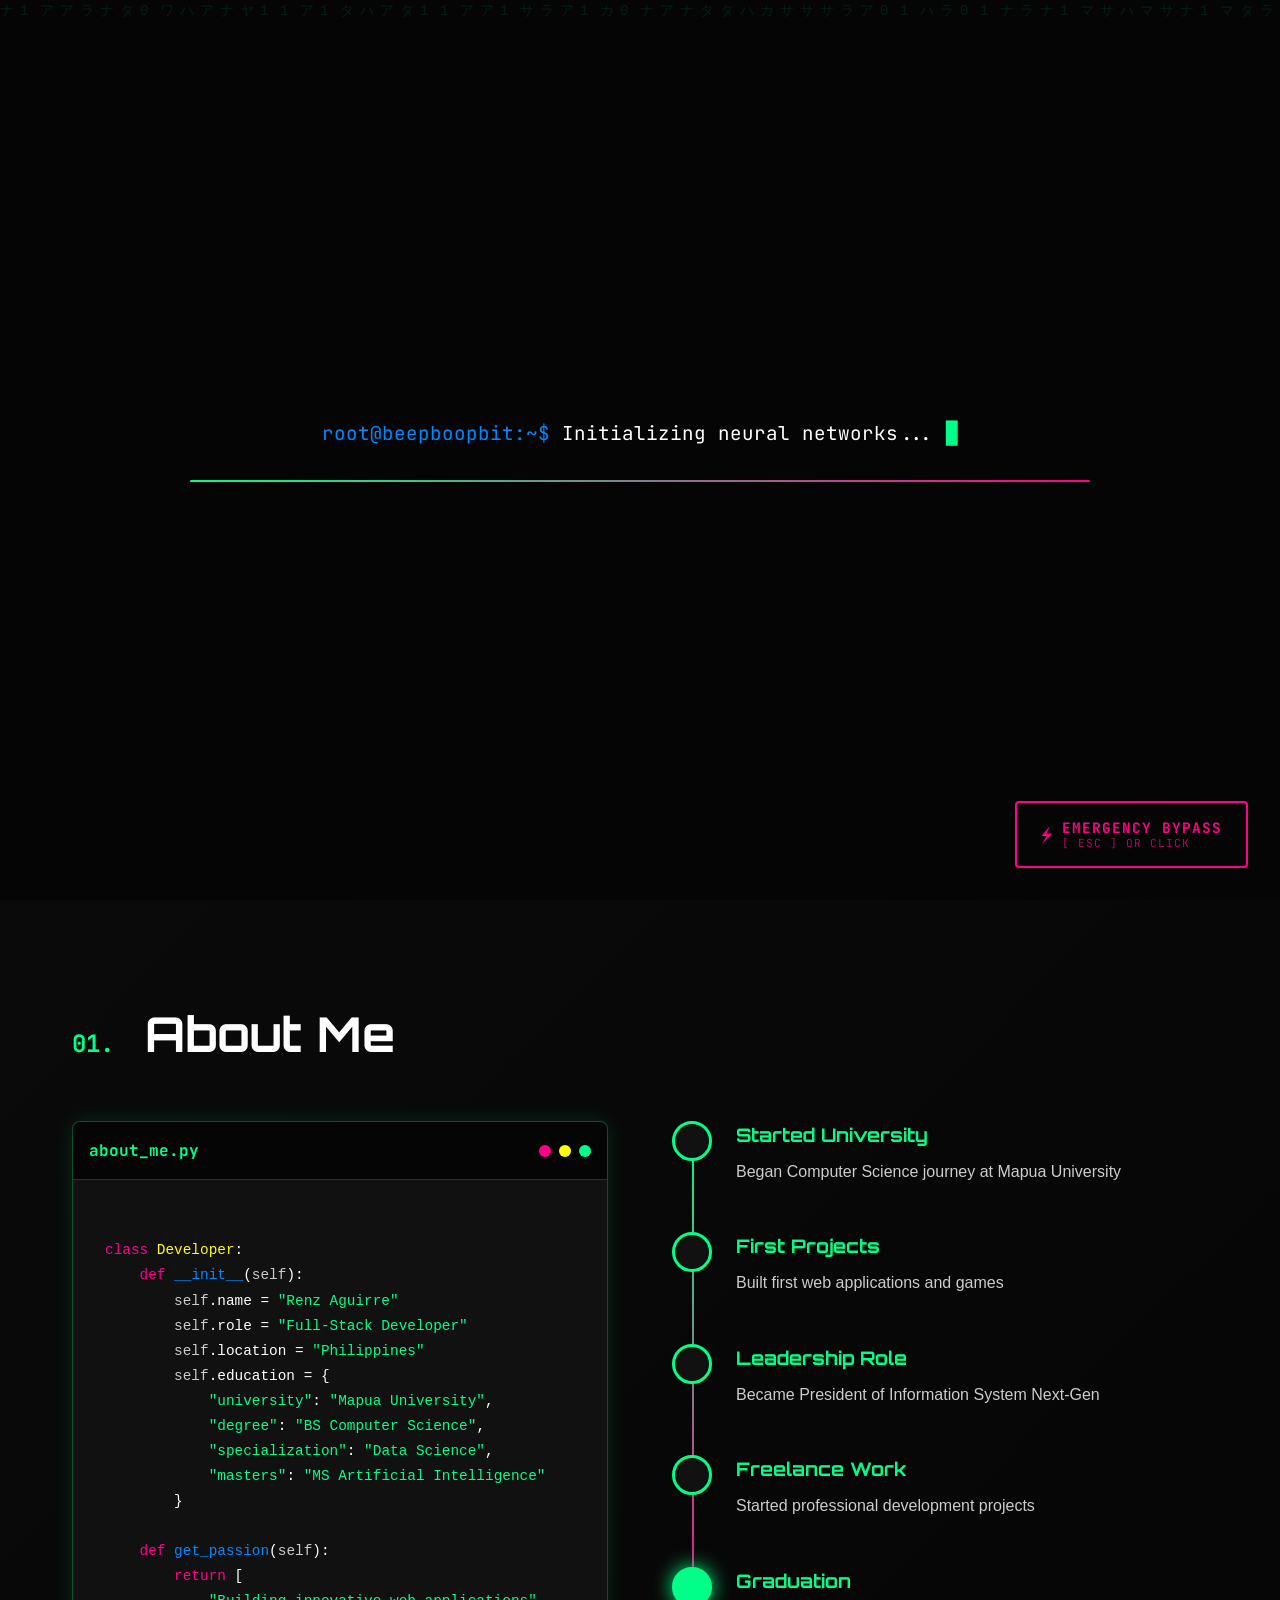
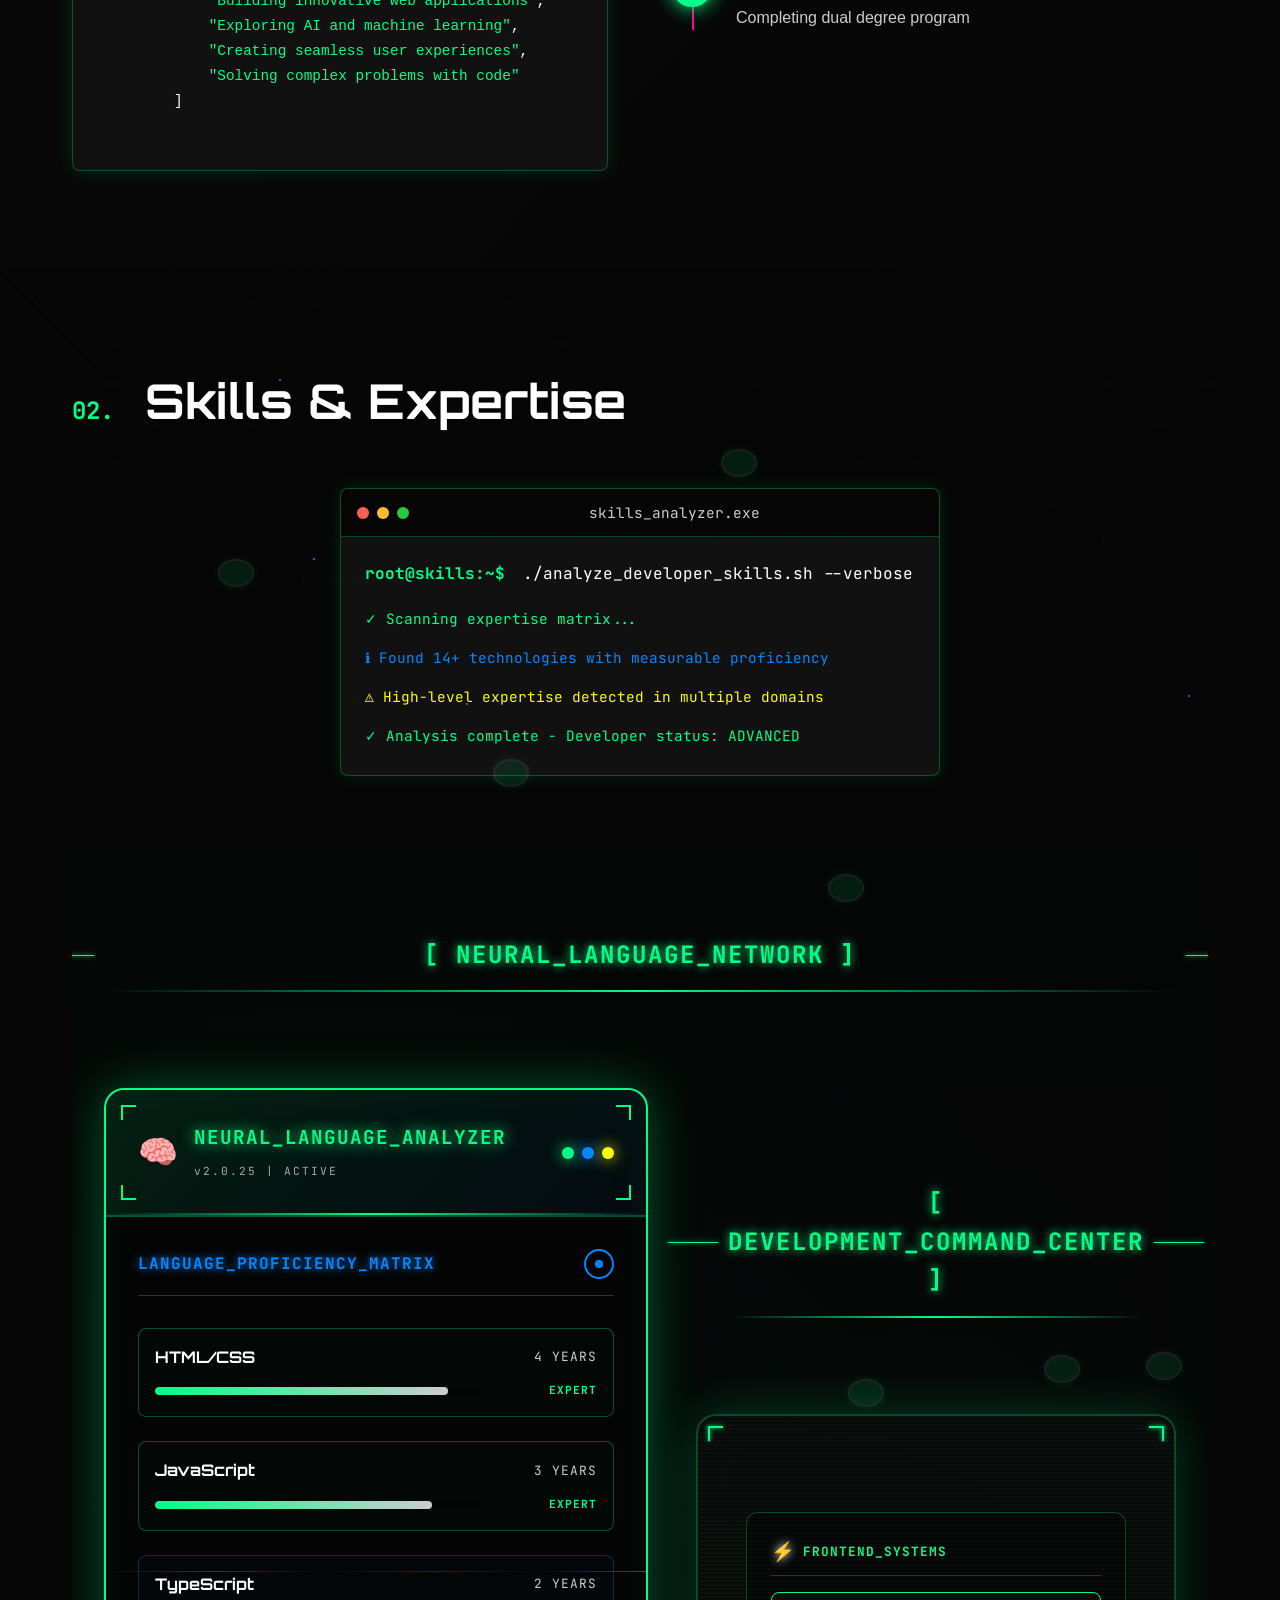
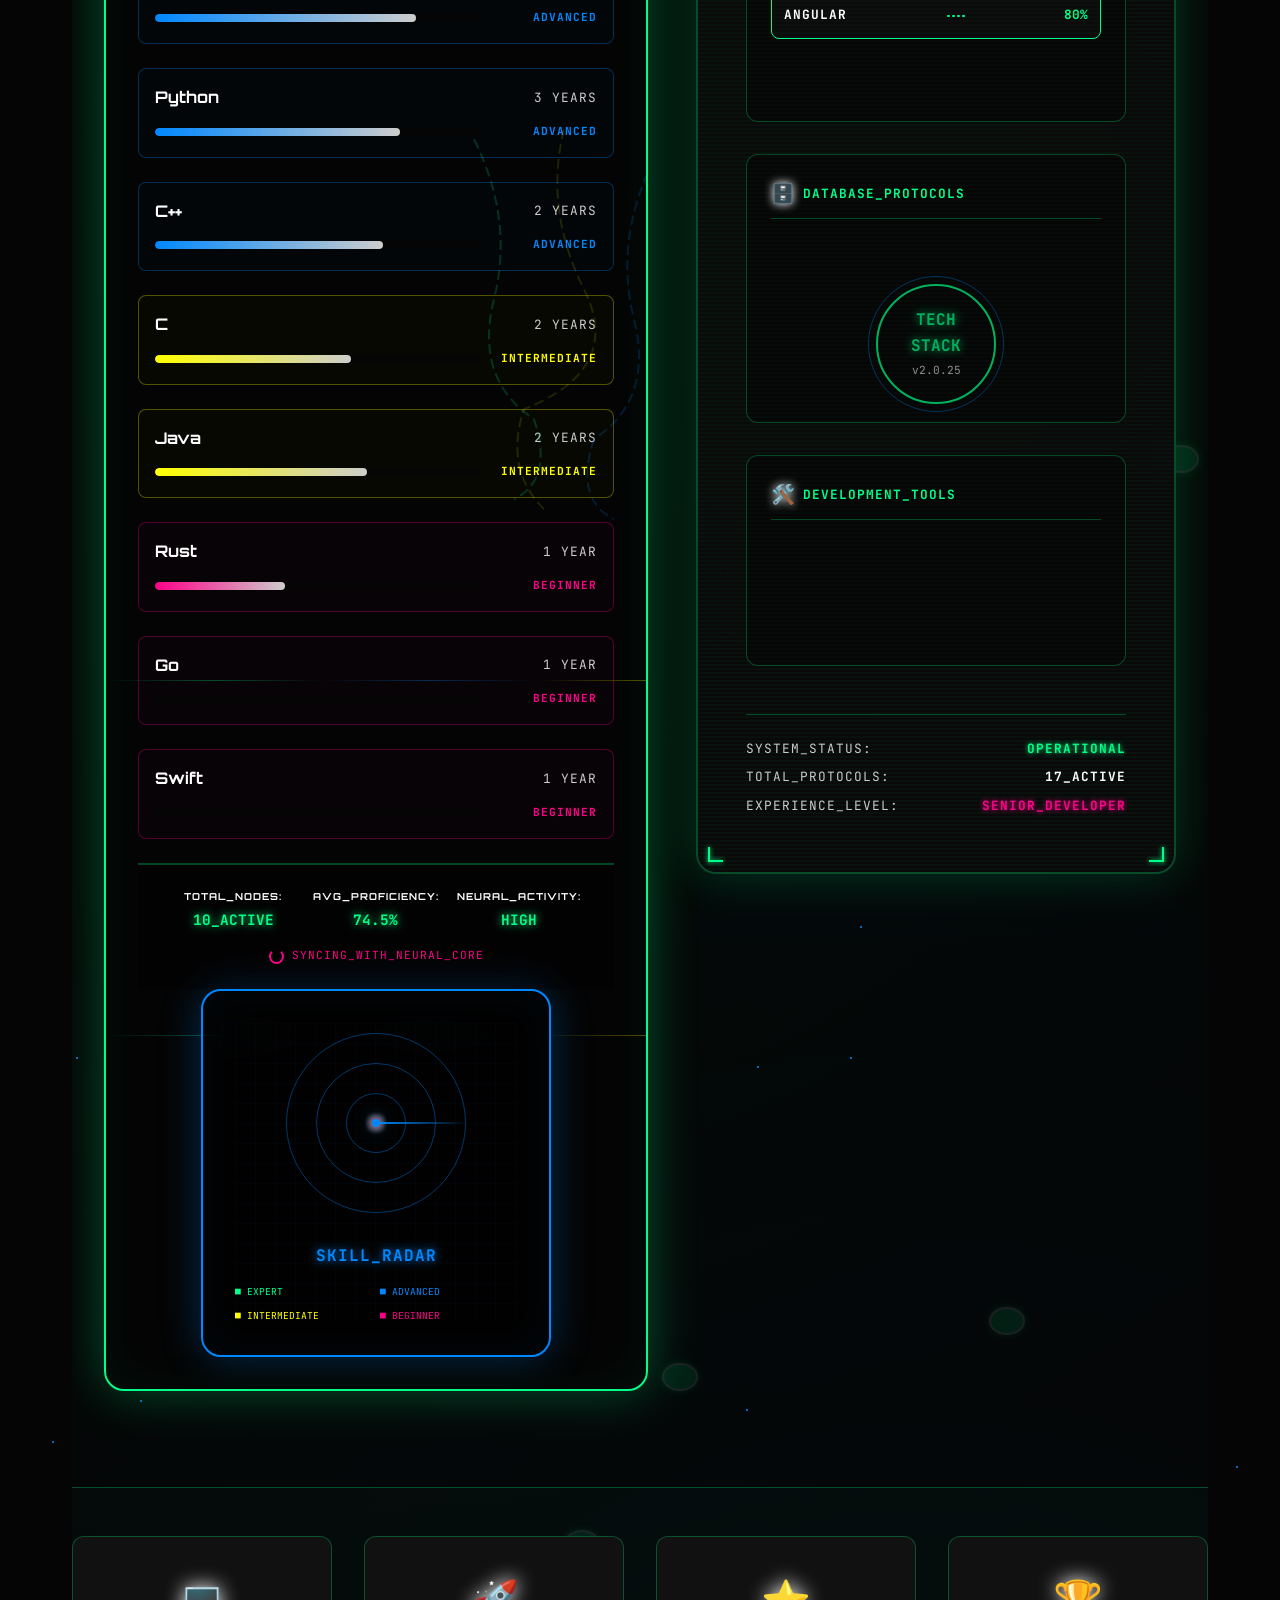
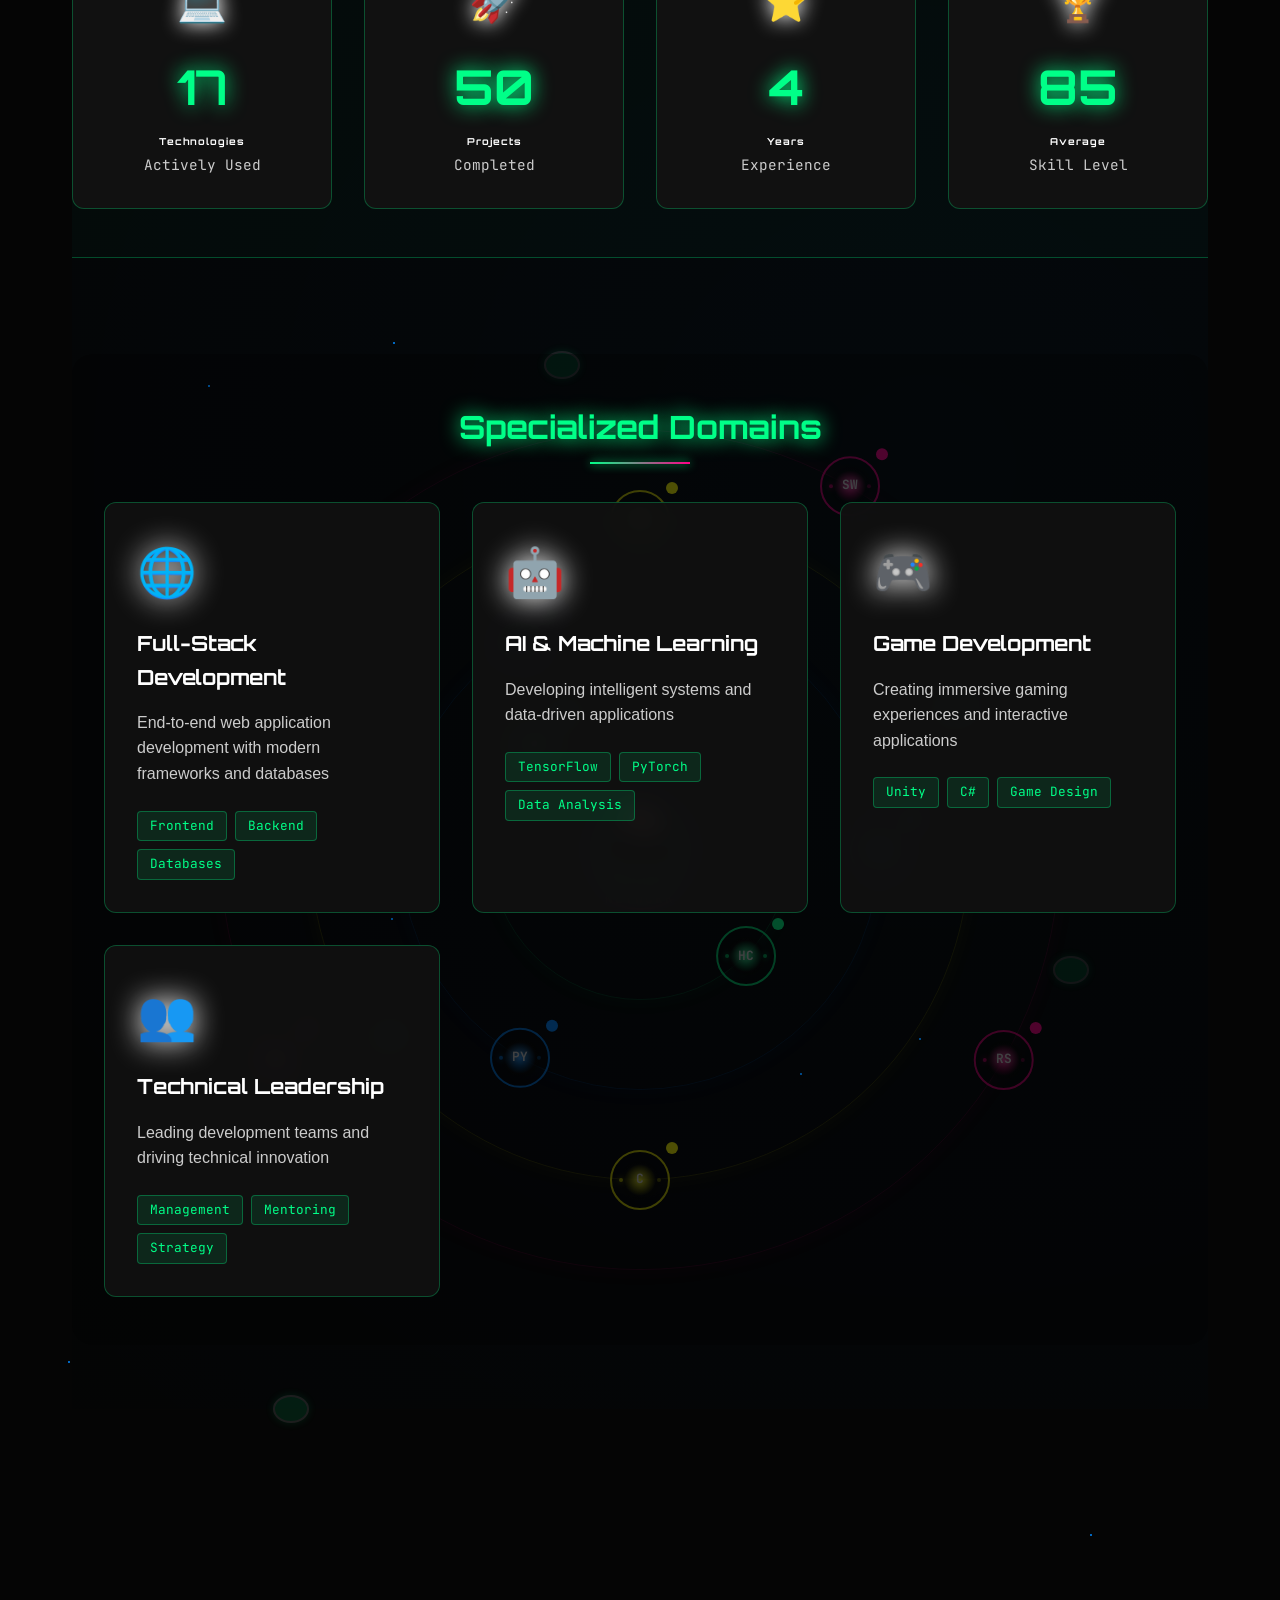
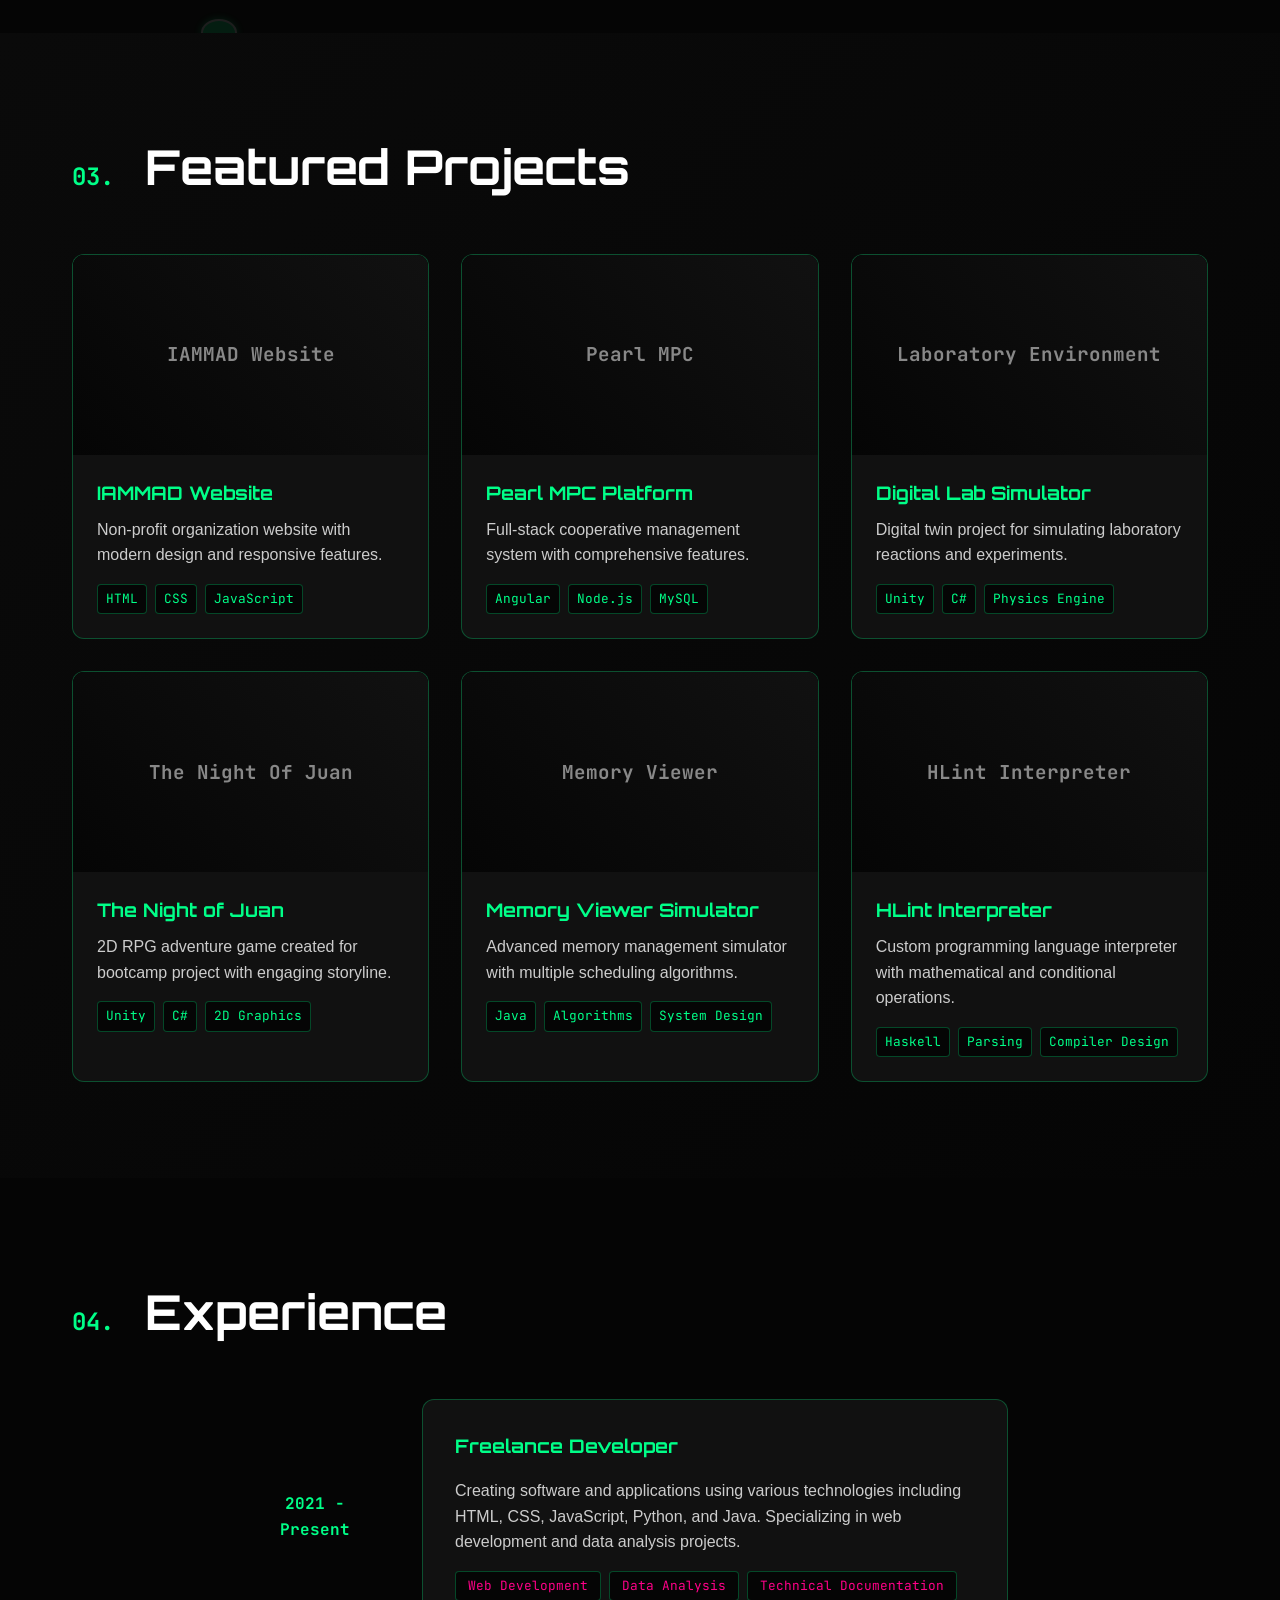
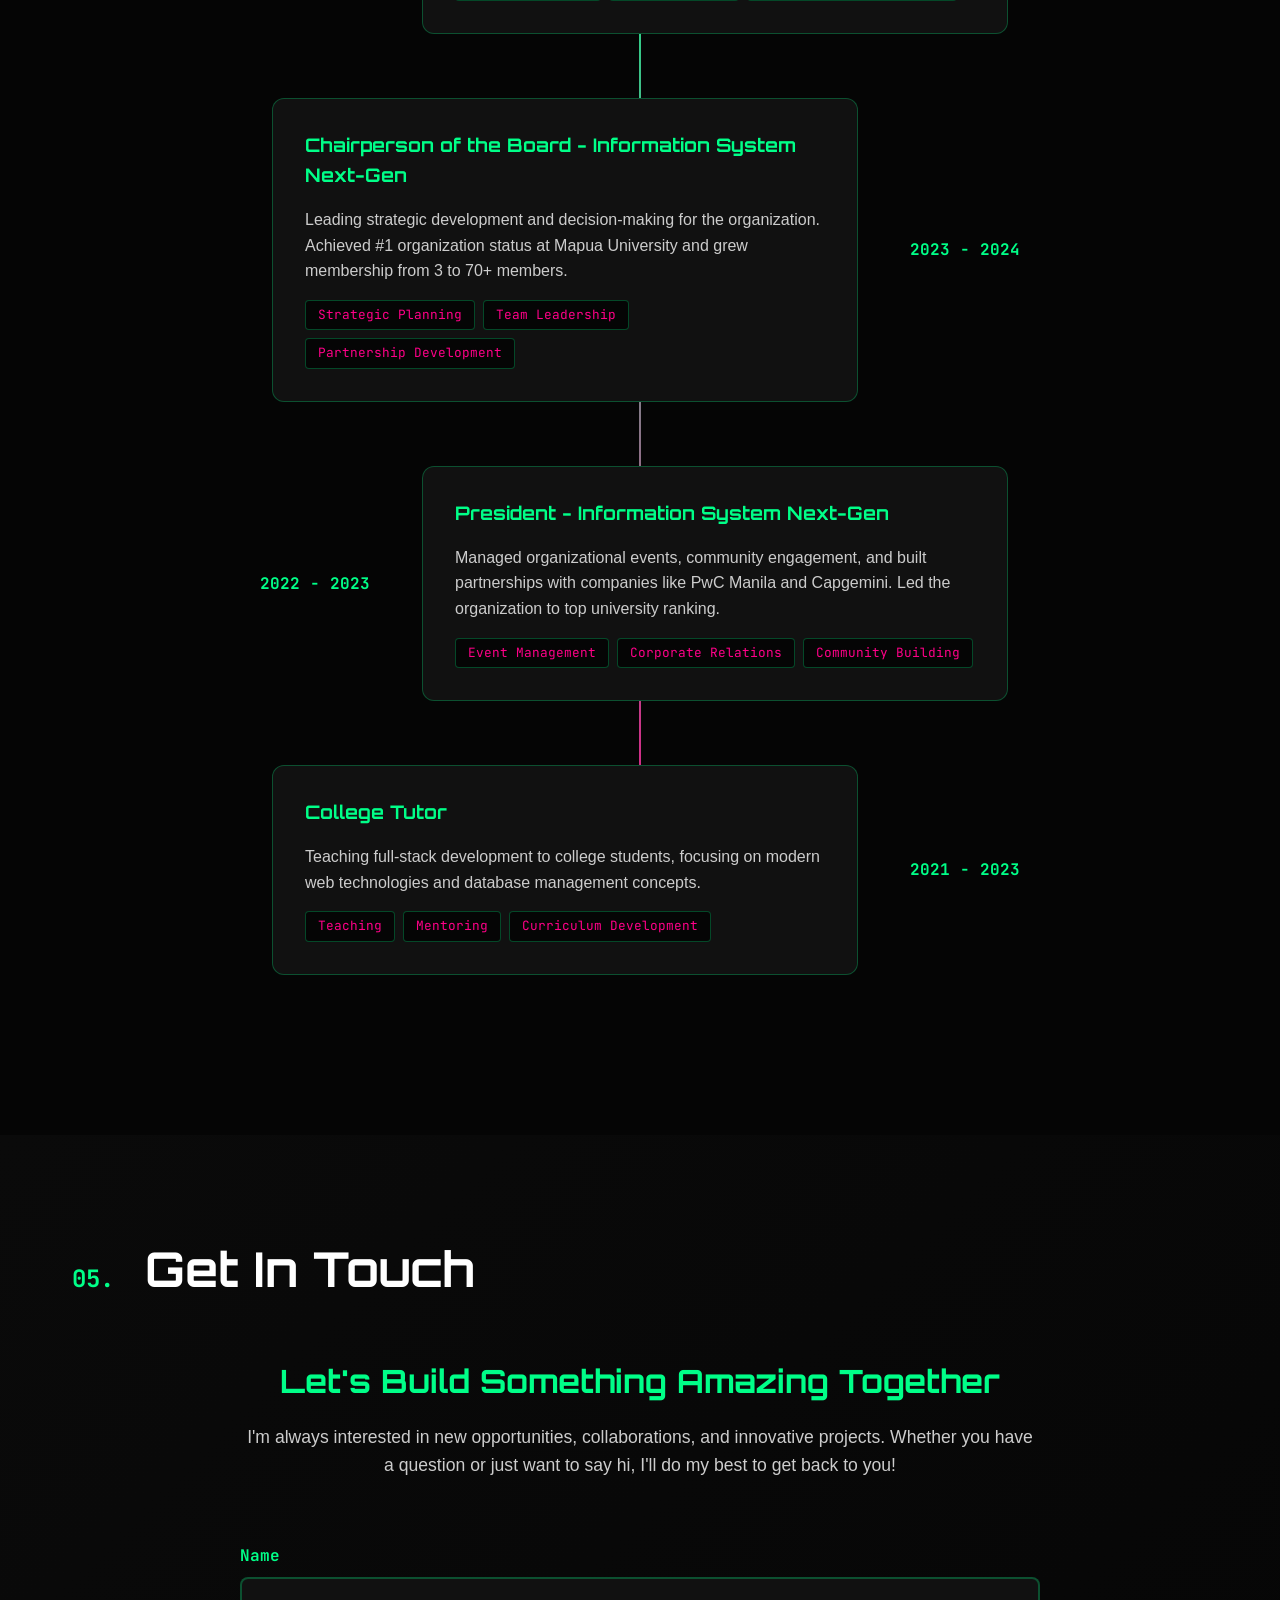
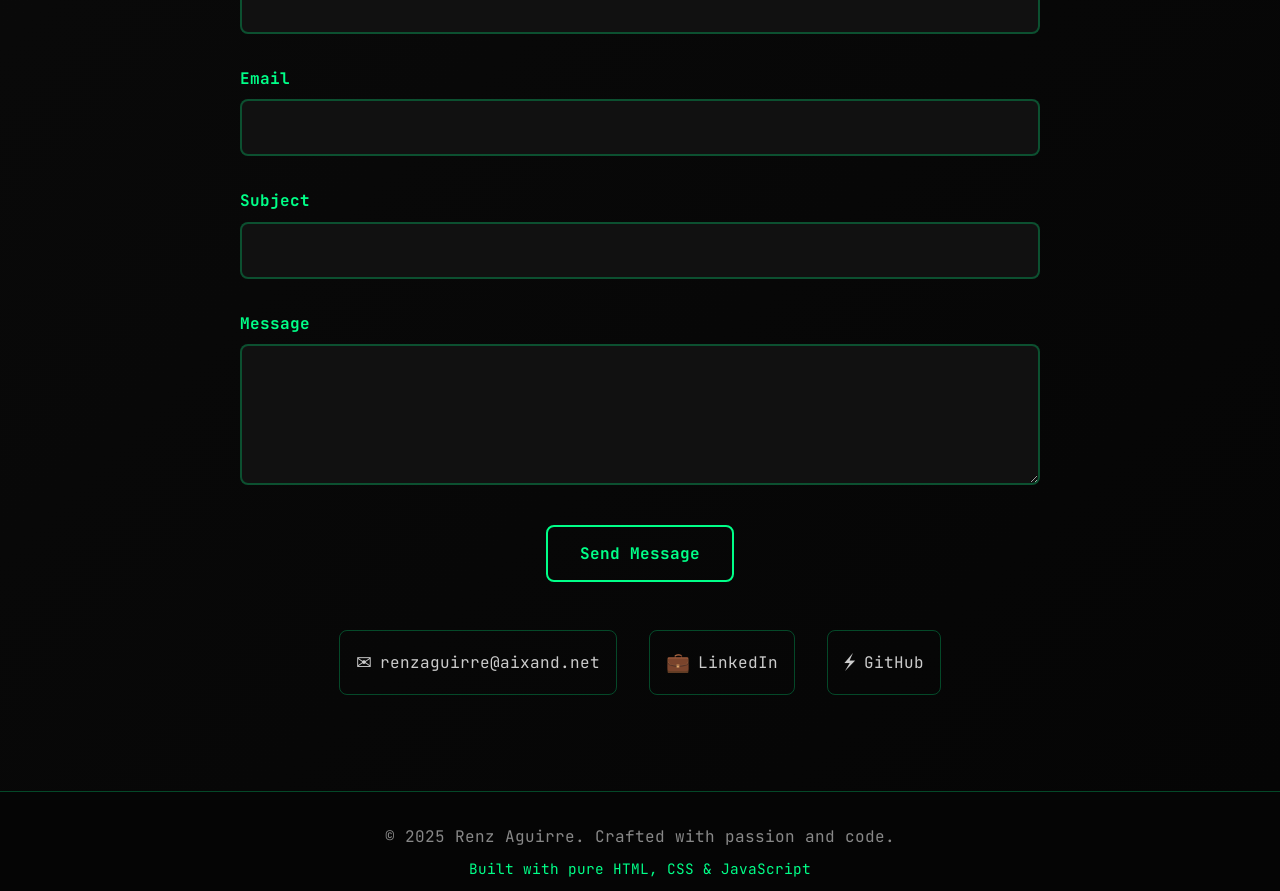
==== commit 89fd6f20: "fix: radar not in the middle" ====
--- a/index.html
+++ b/index.html
@@ -46,7 +46,7 @@
     <nav class="nav" id="nav">
         <div class="nav-brand">
             <span class="nav-logo">&lt;/&gt;</span>
-            <span class="nav-name">Renz.exe</span>
+            <span class="nav-name">BeepBoopBit.exe</span>
         </div>
         <ul class="nav-links">
             <li><a href="#hero" data-text="home">home</a></li>
--- a/styles.css
+++ b/styles.css
@@ -1830,6 +1830,7 @@
     max-width: 350px;
     width: 100%;
     overflow: hidden;
+    margin: 0 auto;
 }
 
 .holo-frame {
@@ -2557,7 +2558,7 @@
 }
 
 .stat-label {
-    font-size: 1.2rem;
+    font-size: 0.6rem;
     color: var(--text-primary);
     font-weight: bold;
     margin-bottom: 0.25rem;
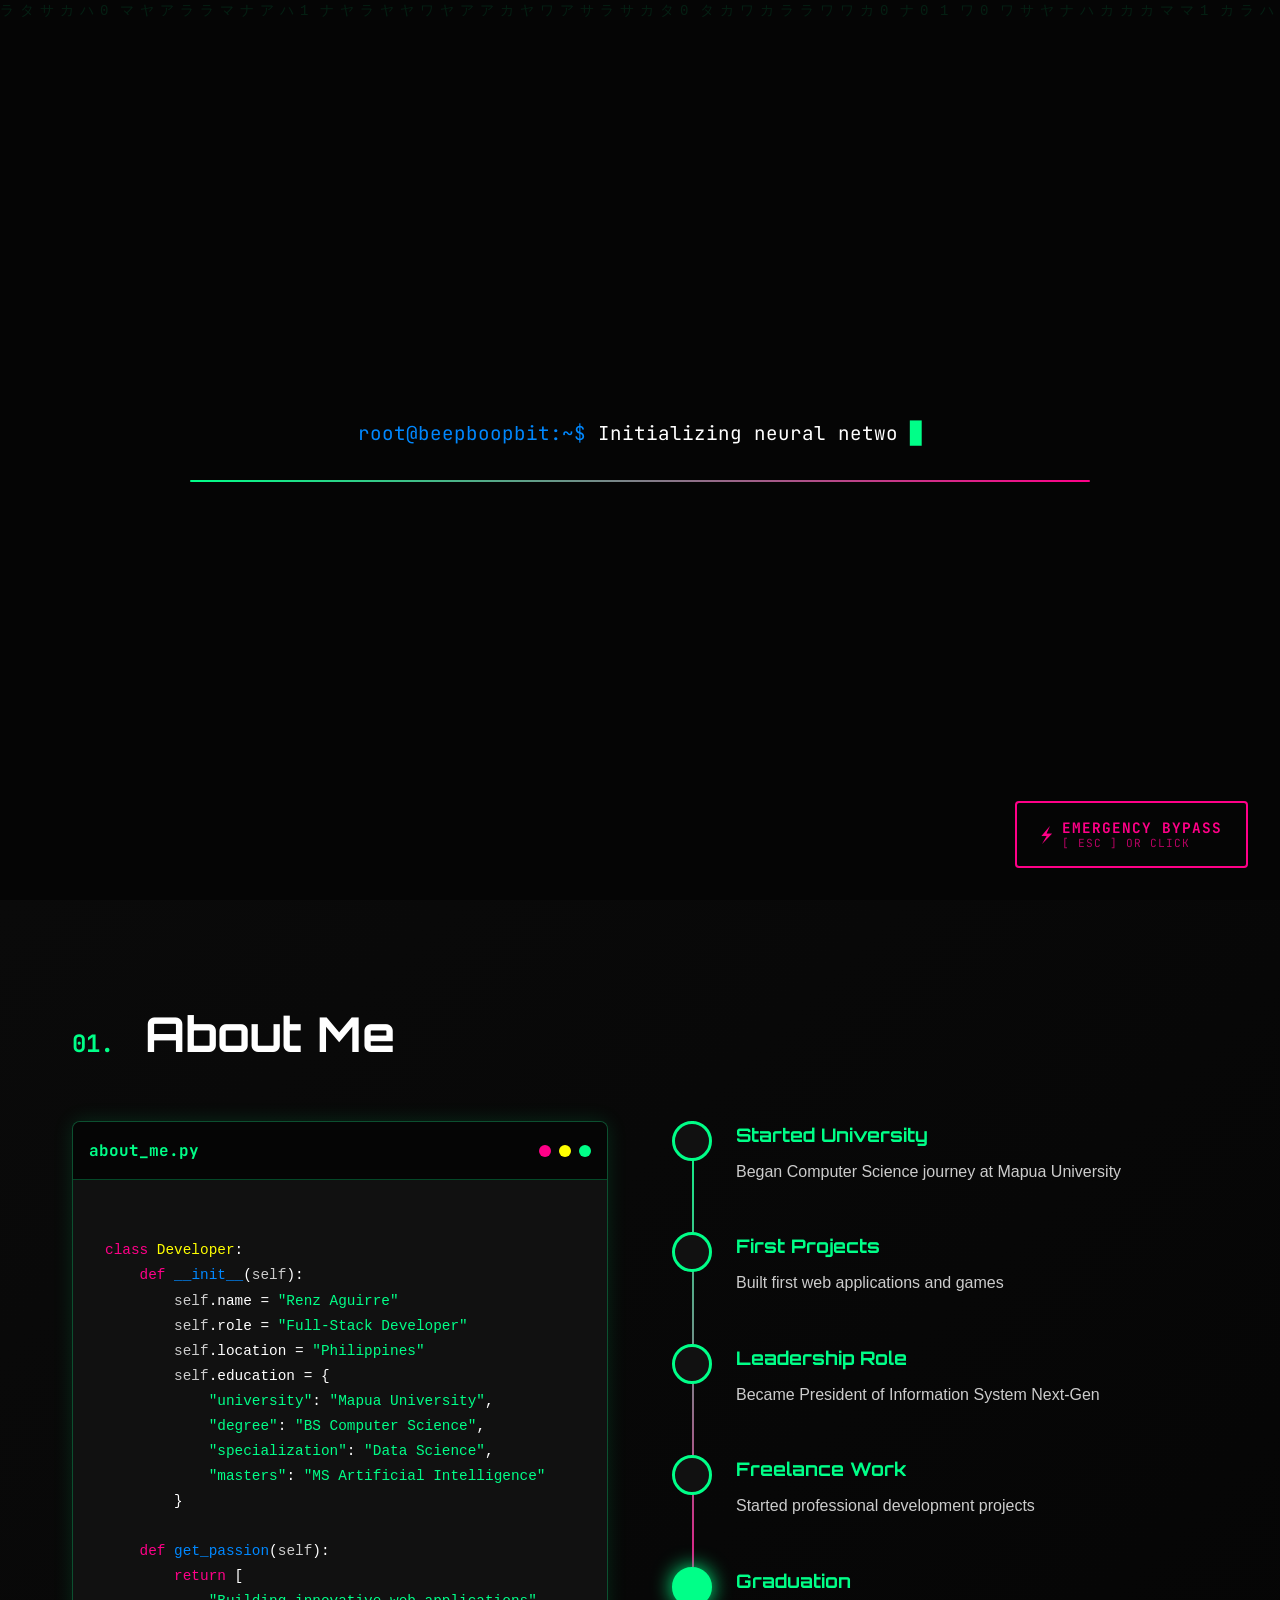
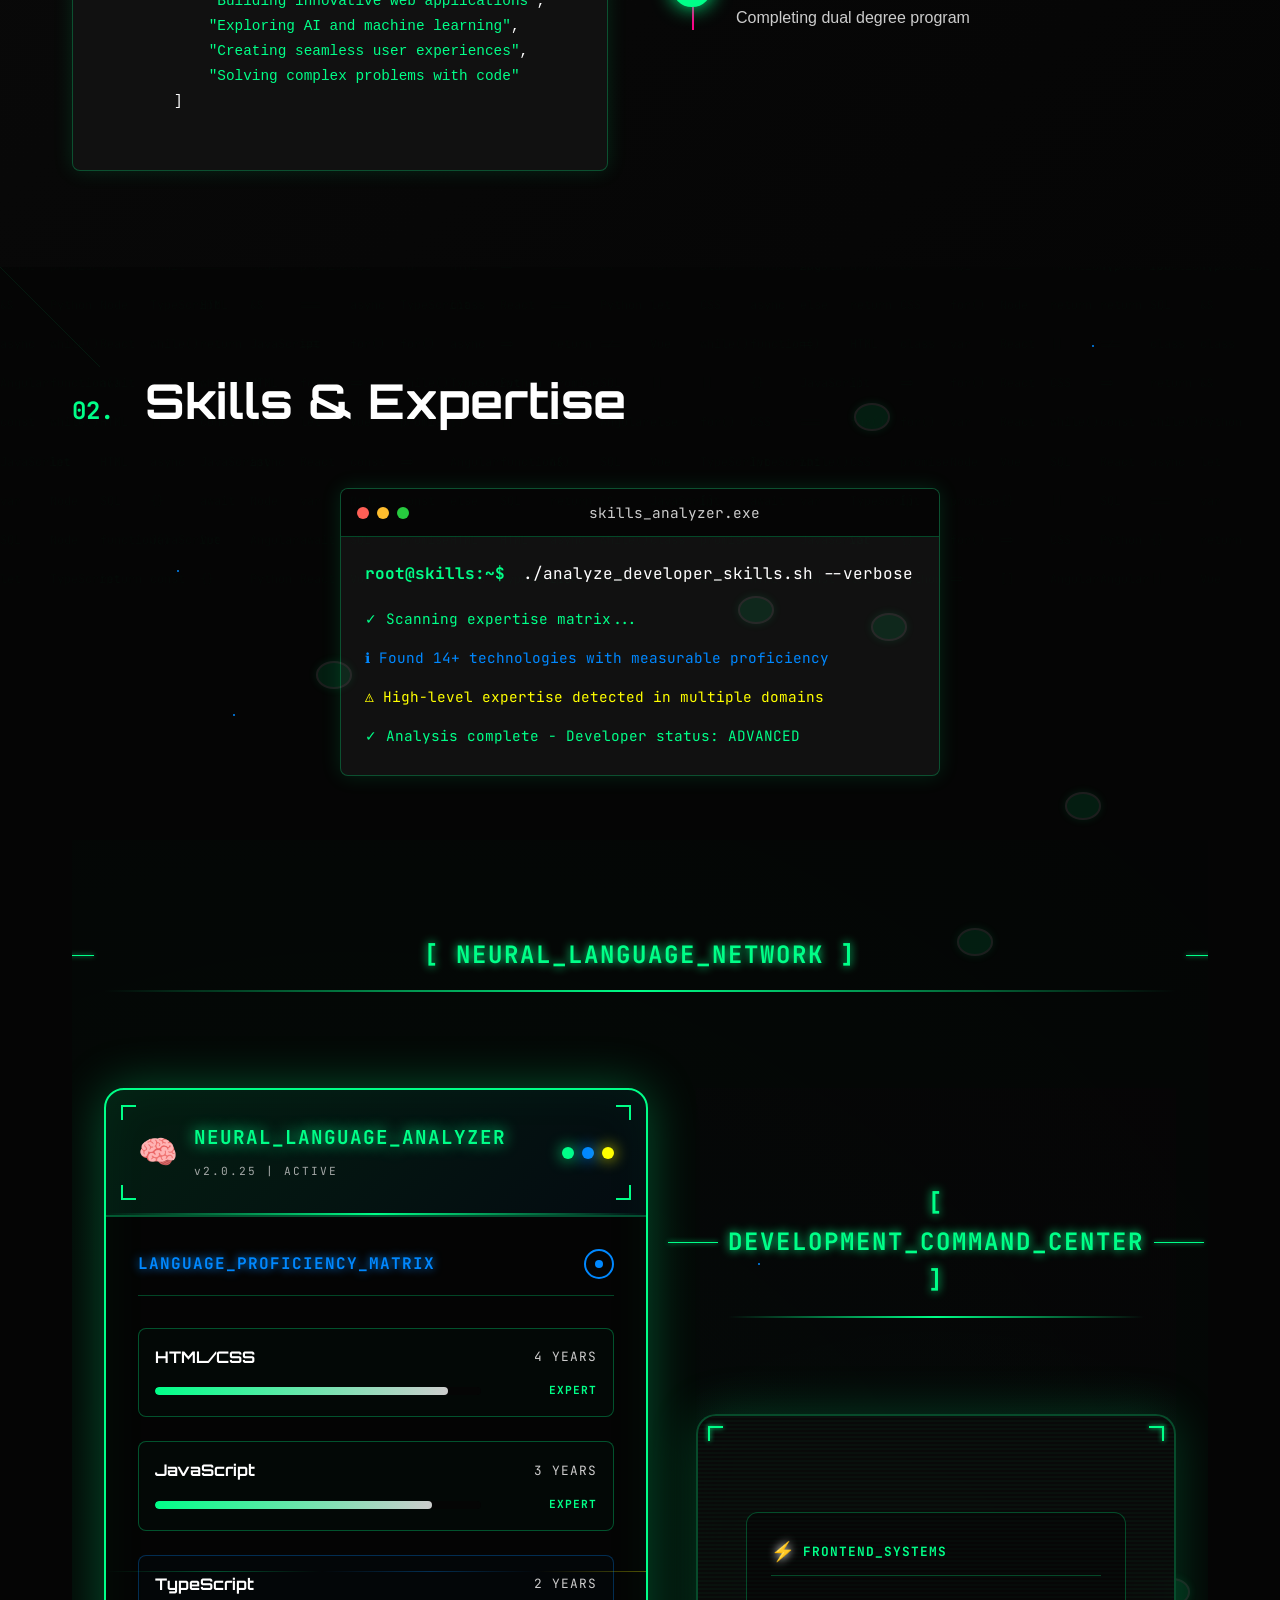
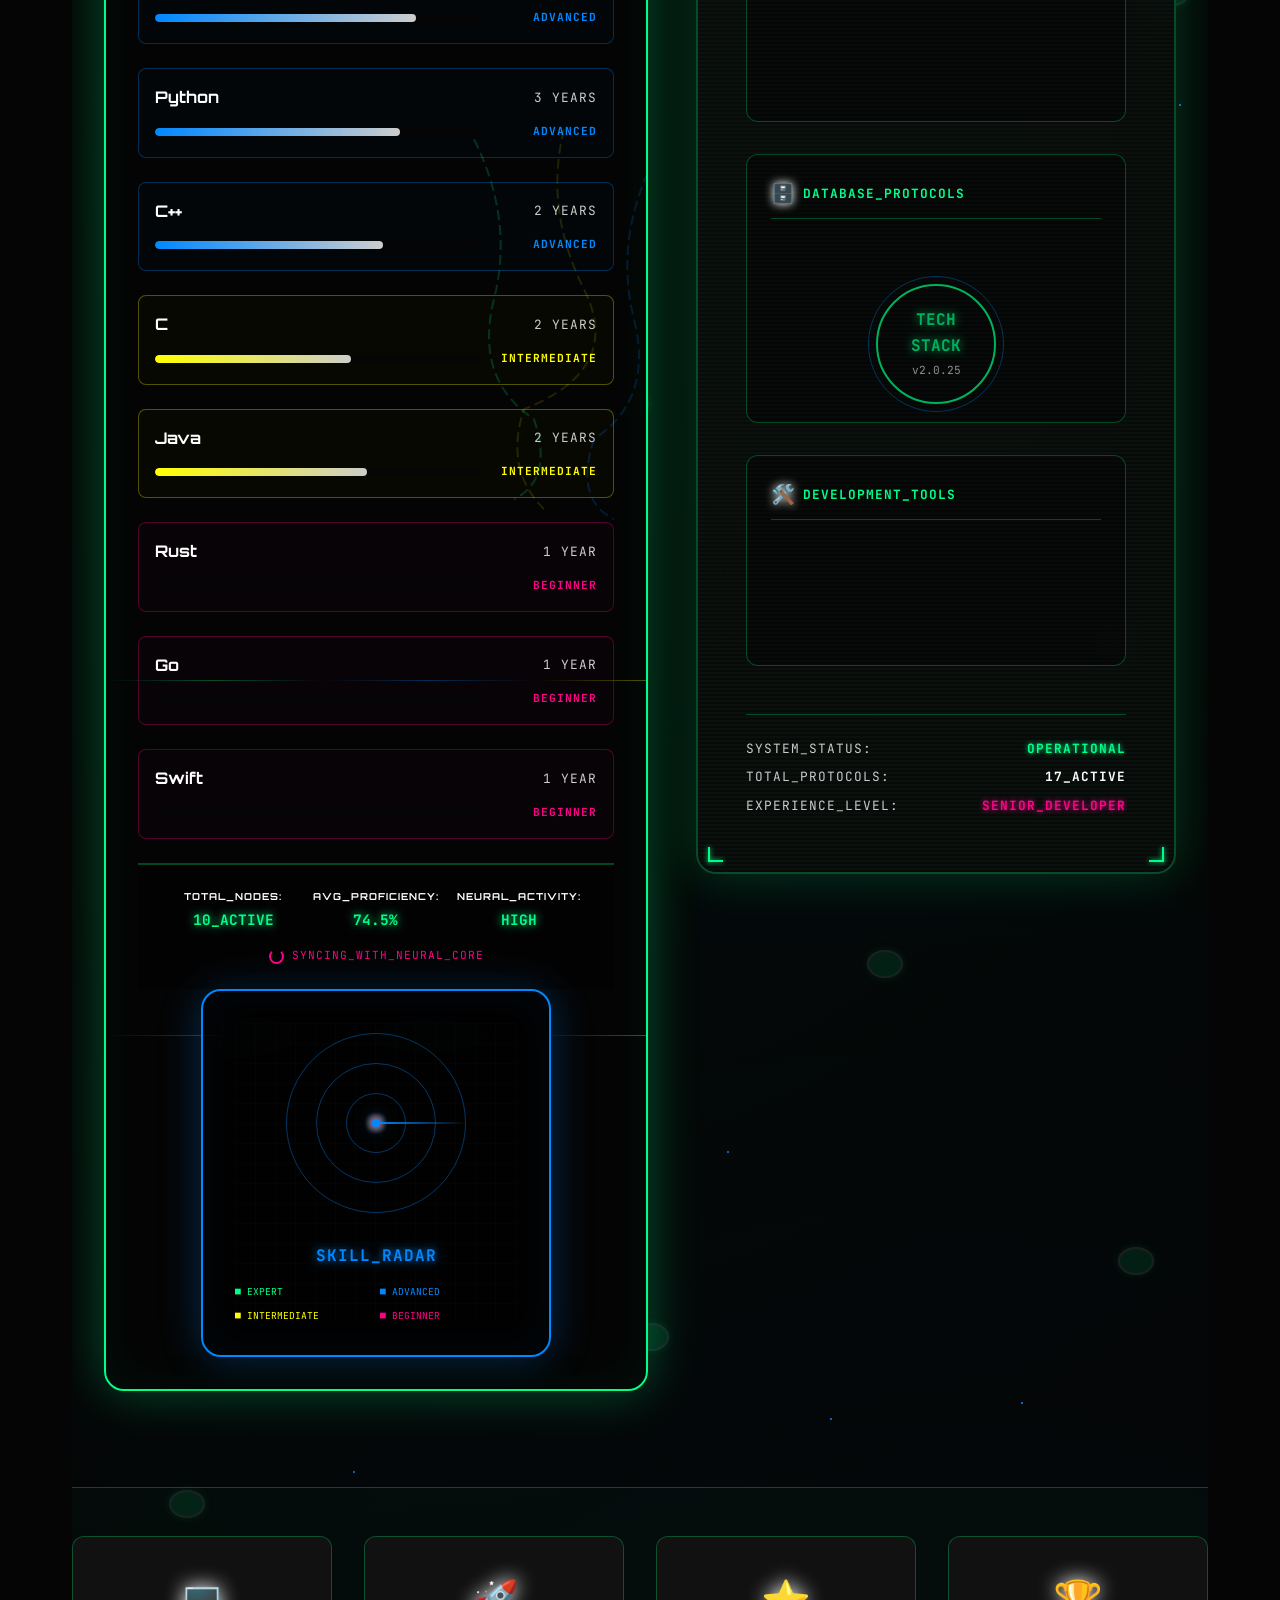
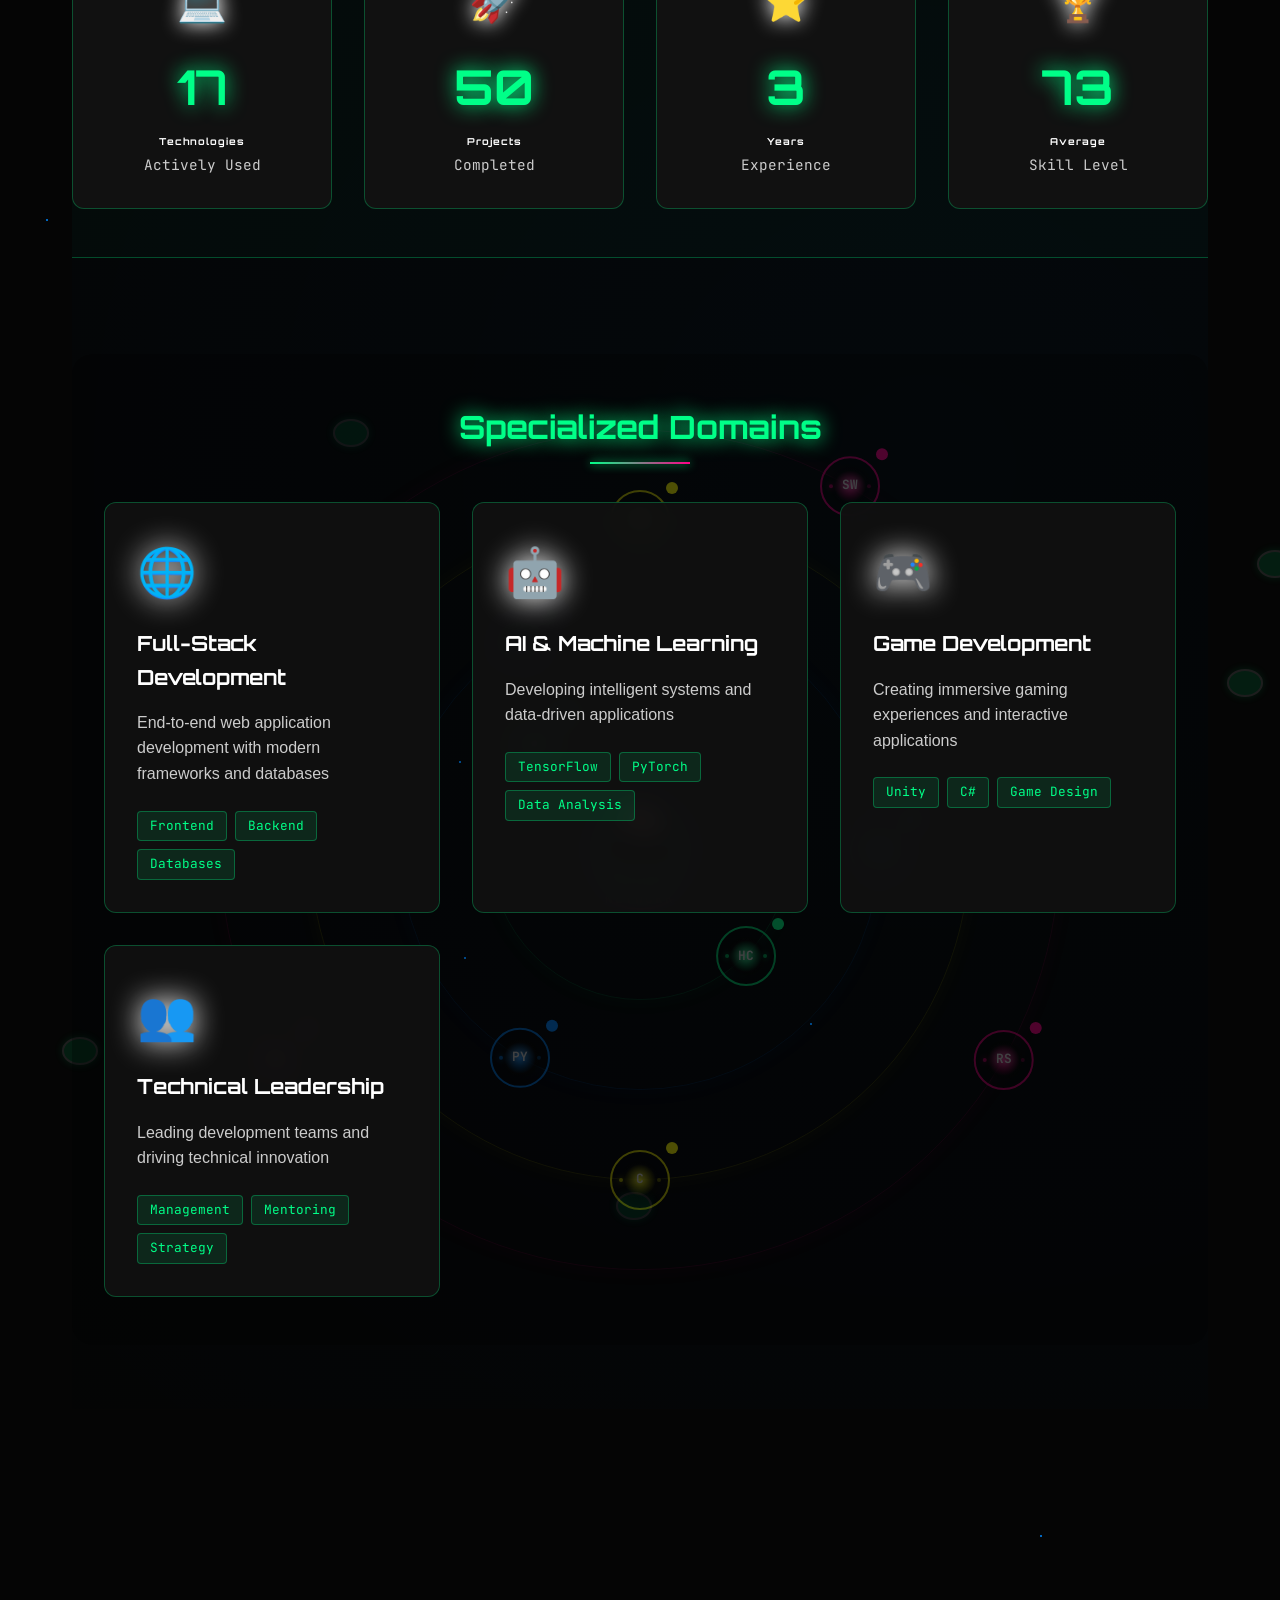
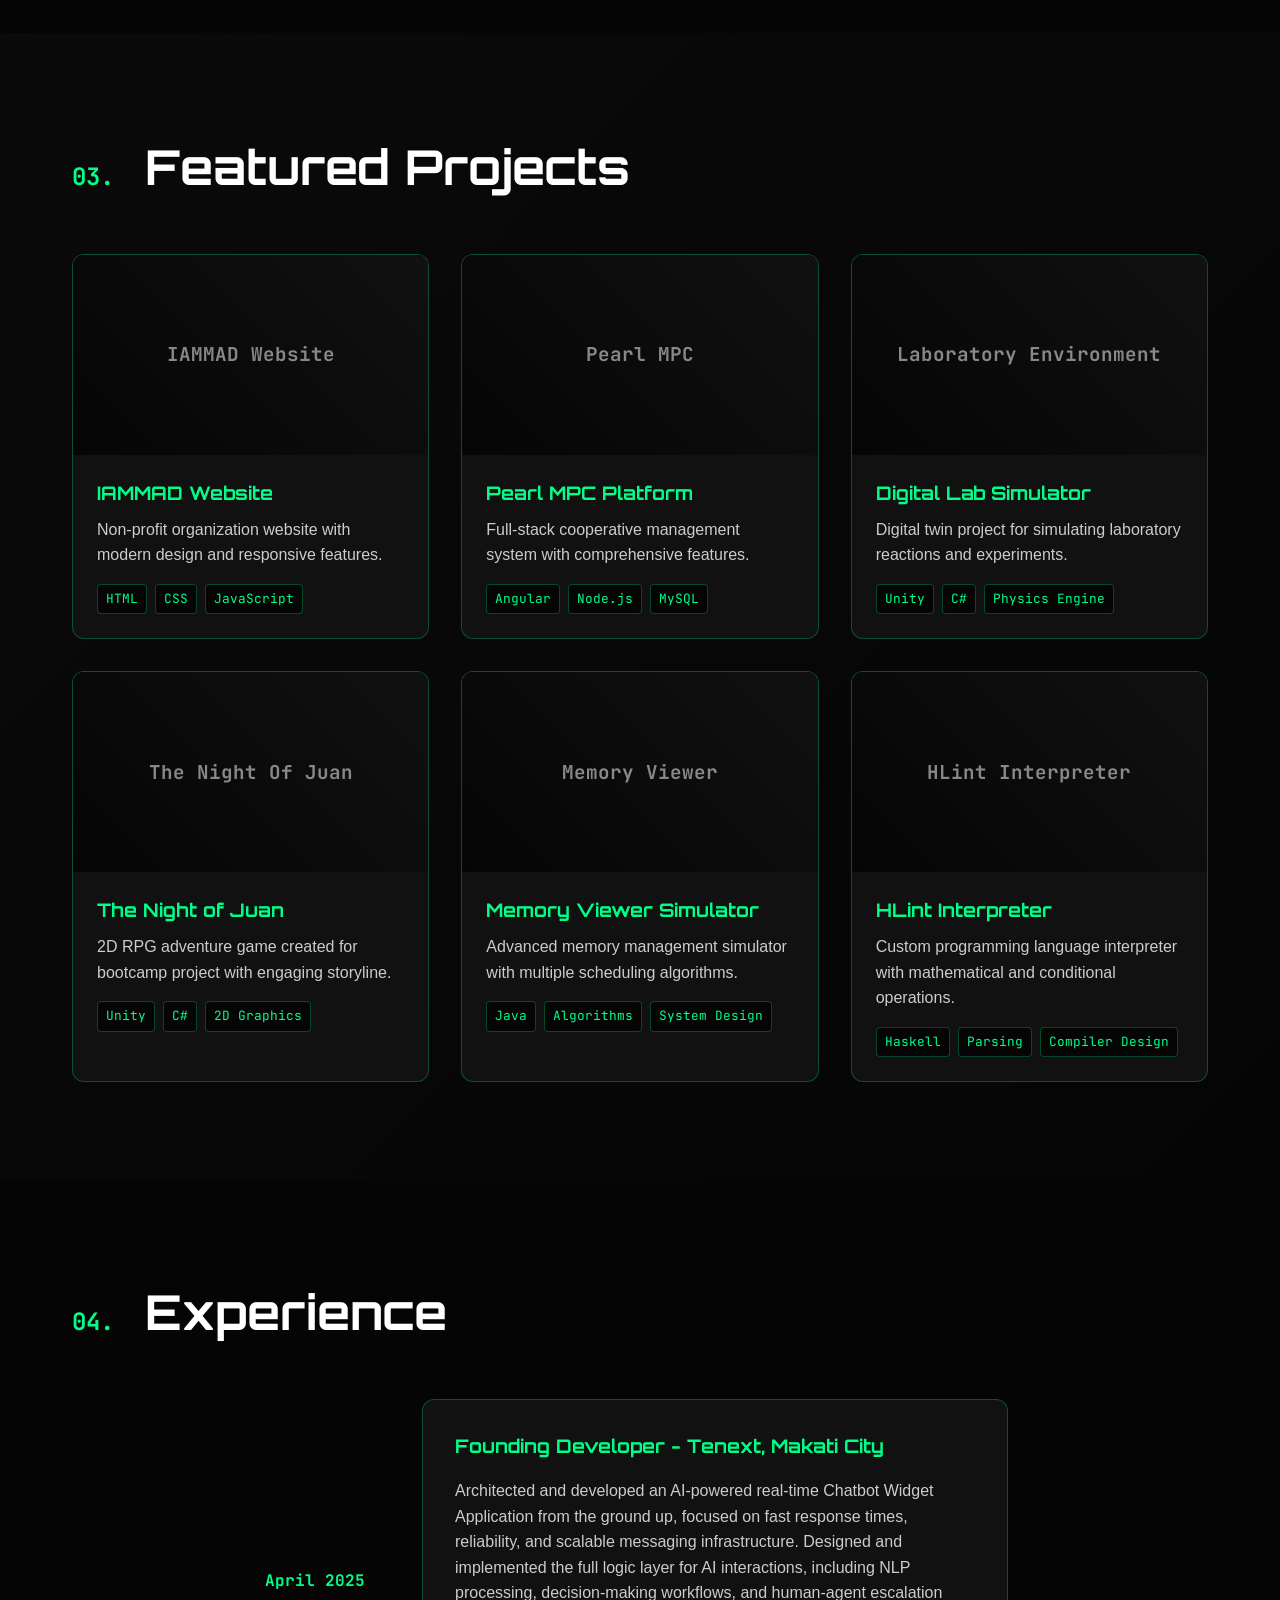
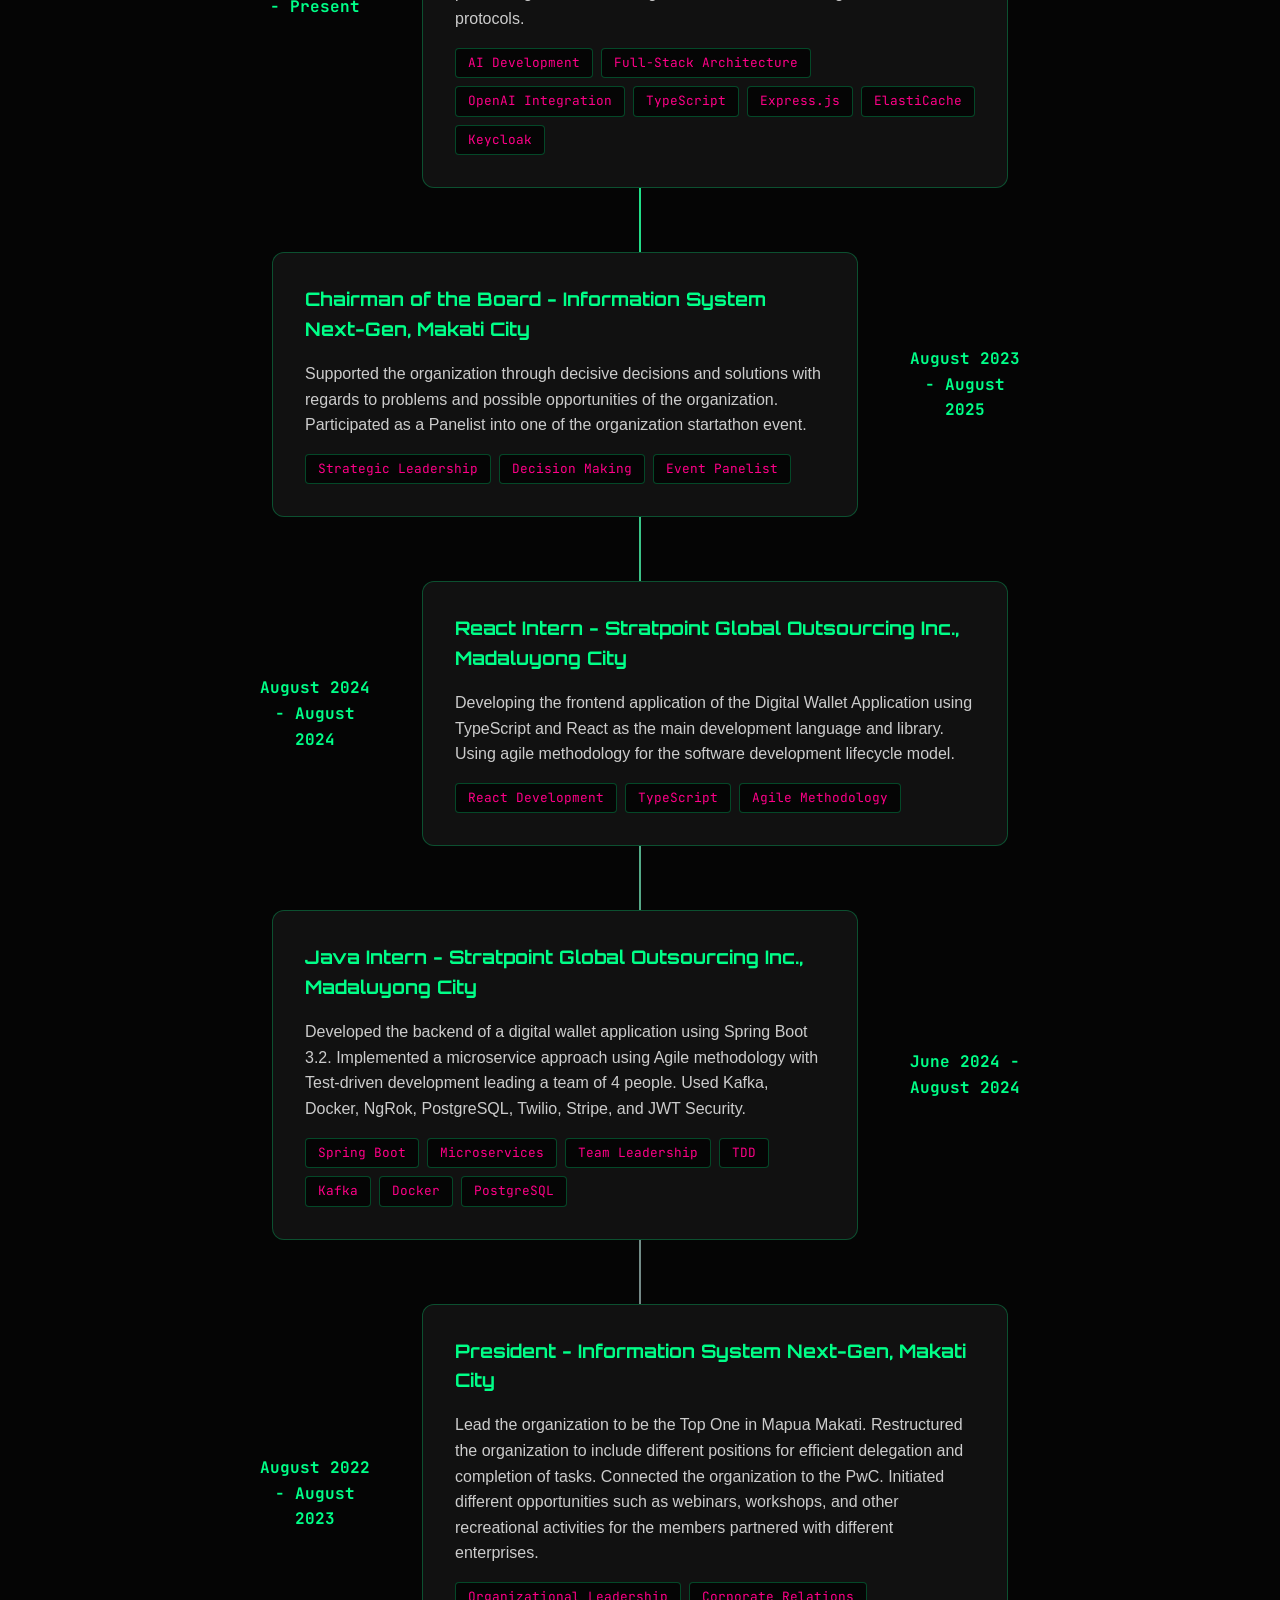
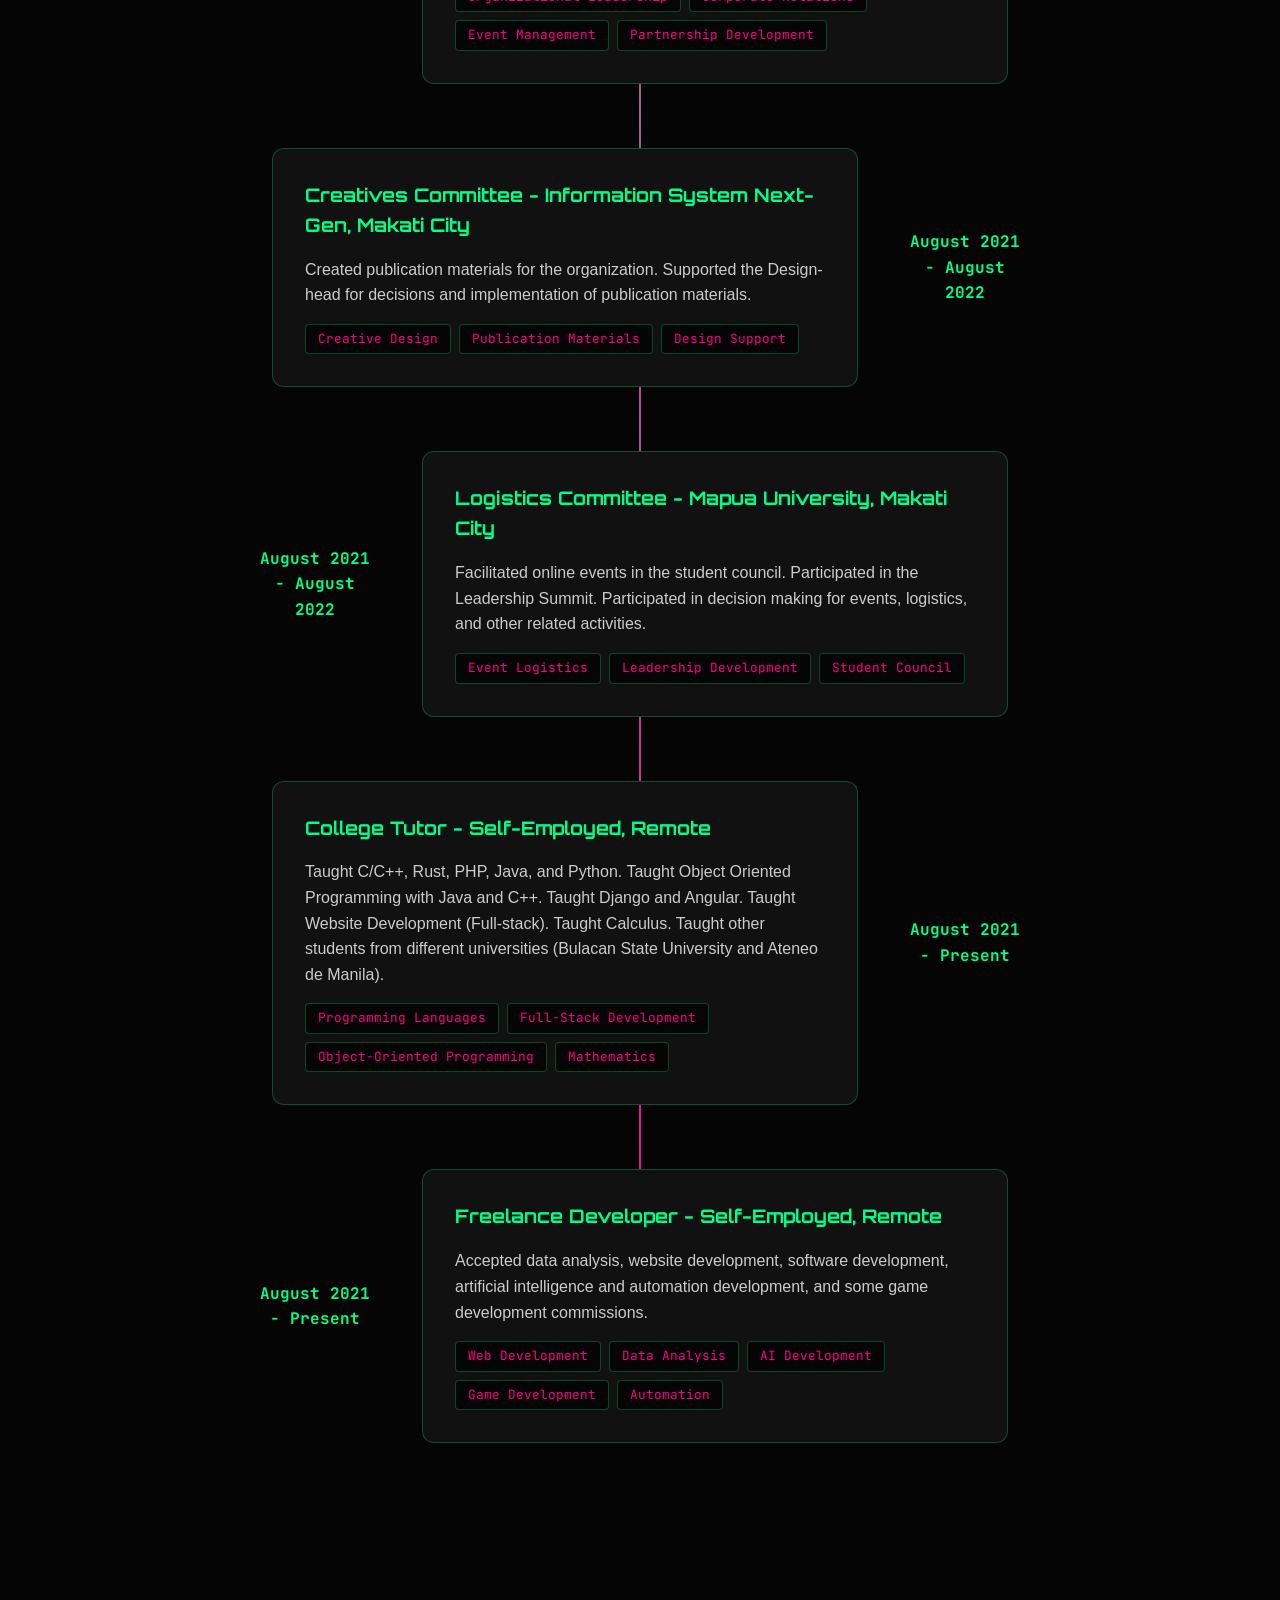
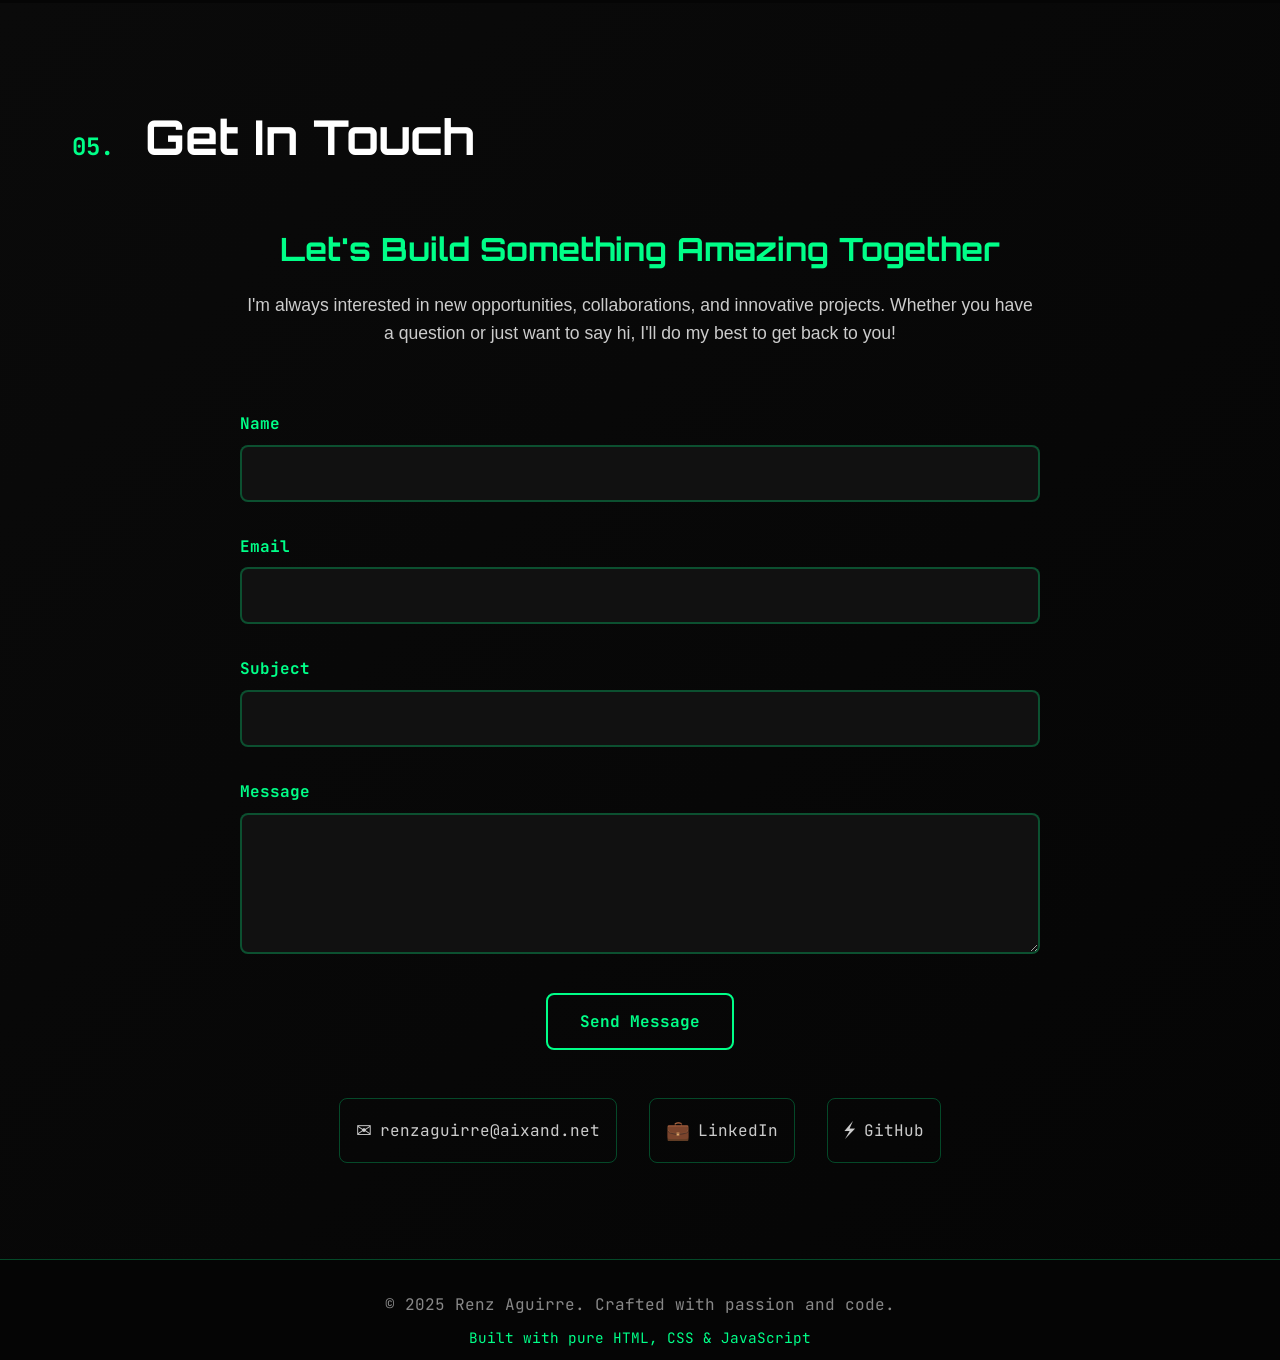
==== commit e497bea3: "feat: added new experiences" ====
--- a/index.html
+++ b/index.html
@@ -1018,53 +1018,130 @@
             </h2>
             <div class="experience-timeline">
                 <div class="experience-item">
-                    <div class="experience-date">2021 - Present</div>
+                    <div class="experience-date">April 2025 - Present</div>
                     <div class="experience-content">
-                        <h3>Freelance Developer</h3>
-                        <p>Creating software and applications using various technologies including HTML, CSS, JavaScript, Python, and Java. Specializing in web development and data analysis projects.</p>
+                        <h3>Founding Developer - Tenext, Makati City</h3>
+                        <p>Architected and developed an AI-powered real-time Chatbot Widget Application from the ground up, focused on fast response times, reliability, and scalable messaging infrastructure. Designed and implemented the full logic layer for AI interactions, including NLP processing, decision-making workflows, and human-agent escalation protocols.</p>
+                        <div class="experience-highlights">
+                            <span>AI Development</span>
+                            <span>Full-Stack Architecture</span>
+                            <span>OpenAI Integration</span>
+                            <span>TypeScript</span>
+                            <span>Express.js</span>
+                            <span>ElastiCache</span>
+                            <span>Keycloak</span>
+                        </div>
+                    </div>
+                </div>
+
+                <div class="experience-item">
+                    <div class="experience-date">August 2023 - August 2025</div>
+                    <div class="experience-content">
+                        <h3>Chairman of the Board - Information System Next-Gen, Makati City</h3>
+                        <p>Supported the organization through decisive decisions and solutions with regards to problems and possible opportunities of the organization. Participated as a Panelist into one of the organization startathon event.</p>
+                        <div class="experience-highlights">
+                            <span>Strategic Leadership</span>
+                            <span>Decision Making</span>
+                            <span>Event Panelist</span>
+                        </div>
+                    </div>
+                </div>
+
+                <div class="experience-item">
+                    <div class="experience-date">August 2024 - August 2024</div>
+                    <div class="experience-content">
+                        <h3>React Intern - Stratpoint Global Outsourcing Inc., Madaluyong City</h3>
+                        <p>Developing the frontend application of the Digital Wallet Application using TypeScript and React as the main development language and library. Using agile methodology for the software development lifecycle model.</p>
+                        <div class="experience-highlights">
+                            <span>React Development</span>
+                            <span>TypeScript</span>
+                            <span>Agile Methodology</span>
+                        </div>
+                    </div>
+                </div>
+
+                <div class="experience-item">
+                    <div class="experience-date">June 2024 - August 2024</div>
+                    <div class="experience-content">
+                        <h3>Java Intern - Stratpoint Global Outsourcing Inc., Madaluyong City</h3>
+                        <p>Developed the backend of a digital wallet application using Spring Boot 3.2. Implemented a microservice approach using Agile methodology with Test-driven development leading a team of 4 people. Used Kafka, Docker, NgRok, PostgreSQL, Twilio, Stripe, and JWT Security.</p>
+                        <div class="experience-highlights">
+                            <span>Spring Boot</span>
+                            <span>Microservices</span>
+                            <span>Team Leadership</span>
+                            <span>TDD</span>
+                            <span>Kafka</span>
+                            <span>Docker</span>
+                            <span>PostgreSQL</span>
+                        </div>
+                    </div>
+                </div>
+
+                <div class="experience-item">
+                    <div class="experience-date">August 2022 - August 2023</div>
+                    <div class="experience-content">
+                        <h3>President - Information System Next-Gen, Makati City</h3>
+                        <p>Lead the organization to be the Top One in Mapua Makati. Restructured the organization to include different positions for efficient delegation and completion of tasks. Connected the organization to the PwC. Initiated different opportunities such as webinars, workshops, and other recreational activities for the members partnered with different enterprises.</p>
+                        <div class="experience-highlights">
+                            <span>Organizational Leadership</span>
+                            <span>Corporate Relations</span>
+                            <span>Event Management</span>
+                            <span>Partnership Development</span>
+                        </div>
+                    </div>
+                </div>
+
+                <div class="experience-item">
+                    <div class="experience-date">August 2021 - August 2022</div>
+                    <div class="experience-content">
+                        <h3>Creatives Committee - Information System Next-Gen, Makati City</h3>
+                        <p>Created publication materials for the organization. Supported the Design-head for decisions and implementation of publication materials.</p>
+                        <div class="experience-highlights">
+                            <span>Creative Design</span>
+                            <span>Publication Materials</span>
+                            <span>Design Support</span>
+                        </div>
+                    </div>
+                </div>
+
+                <div class="experience-item">
+                    <div class="experience-date">August 2021 - August 2022</div>
+                    <div class="experience-content">
+                        <h3>Logistics Committee - Mapua University, Makati City</h3>
+                        <p>Facilitated online events in the student council. Participated in the Leadership Summit. Participated in decision making for events, logistics, and other related activities.</p>
+                        <div class="experience-highlights">
+                            <span>Event Logistics</span>
+                            <span>Leadership Development</span>
+                            <span>Student Council</span>
+                        </div>
+                    </div>
+                </div>
+
+                <div class="experience-item">
+                    <div class="experience-date">August 2021 - Present</div>
+                    <div class="experience-content">
+                        <h3>College Tutor - Self-Employed, Remote</h3>
+                        <p>Taught C/C++, Rust, PHP, Java, and Python. Taught Object Oriented Programming with Java and C++. Taught Django and Angular. Taught Website Development (Full-stack). Taught Calculus. Taught other students from different universities (Bulacan State University and Ateneo de Manila).</p>
+                        <div class="experience-highlights">
+                            <span>Programming Languages</span>
+                            <span>Full-Stack Development</span>
+                            <span>Object-Oriented Programming</span>
+                            <span>Mathematics</span>
+                        </div>
+                    </div>
+                </div>
+
+                <div class="experience-item">
+                    <div class="experience-date">August 2021 - Present</div>
+                    <div class="experience-content">
+                        <h3>Freelance Developer - Self-Employed, Remote</h3>
+                        <p>Accepted data analysis, website development, software development, artificial intelligence and automation development, and some game development commissions.</p>
                         <div class="experience-highlights">
                             <span>Web Development</span>
                             <span>Data Analysis</span>
-                            <span>Technical Documentation</span>
-                        </div>
-                    </div>
-                </div>
-
-                <div class="experience-item">
-                    <div class="experience-date">2023 - 2024</div>
-                    <div class="experience-content">
-                        <h3>Chairperson of the Board - Information System Next-Gen</h3>
-                        <p>Leading strategic development and decision-making for the organization. Achieved #1 organization status at Mapua University and grew membership from 3 to 70+ members.</p>
-                        <div class="experience-highlights">
-                            <span>Strategic Planning</span>
-                            <span>Team Leadership</span>
-                            <span>Partnership Development</span>
-                        </div>
-                    </div>
-                </div>
-
-                <div class="experience-item">
-                    <div class="experience-date">2022 - 2023</div>
-                    <div class="experience-content">
-                        <h3>President - Information System Next-Gen</h3>
-                        <p>Managed organizational events, community engagement, and built partnerships with companies like PwC Manila and Capgemini. Led the organization to top university ranking.</p>
-                        <div class="experience-highlights">
-                            <span>Event Management</span>
-                            <span>Corporate Relations</span>
-                            <span>Community Building</span>
-                        </div>
-                    </div>
-                </div>
-
-                <div class="experience-item">
-                    <div class="experience-date">2021 - 2023</div>
-                    <div class="experience-content">
-                        <h3>College Tutor</h3>
-                        <p>Teaching full-stack development to college students, focusing on modern web technologies and database management concepts.</p>
-                        <div class="experience-highlights">
-                            <span>Teaching</span>
-                            <span>Mentoring</span>
-                            <span>Curriculum Development</span>
+                            <span>AI Development</span>
+                            <span>Game Development</span>
+                            <span>Automation</span>
                         </div>
                     </div>
                 </div>
